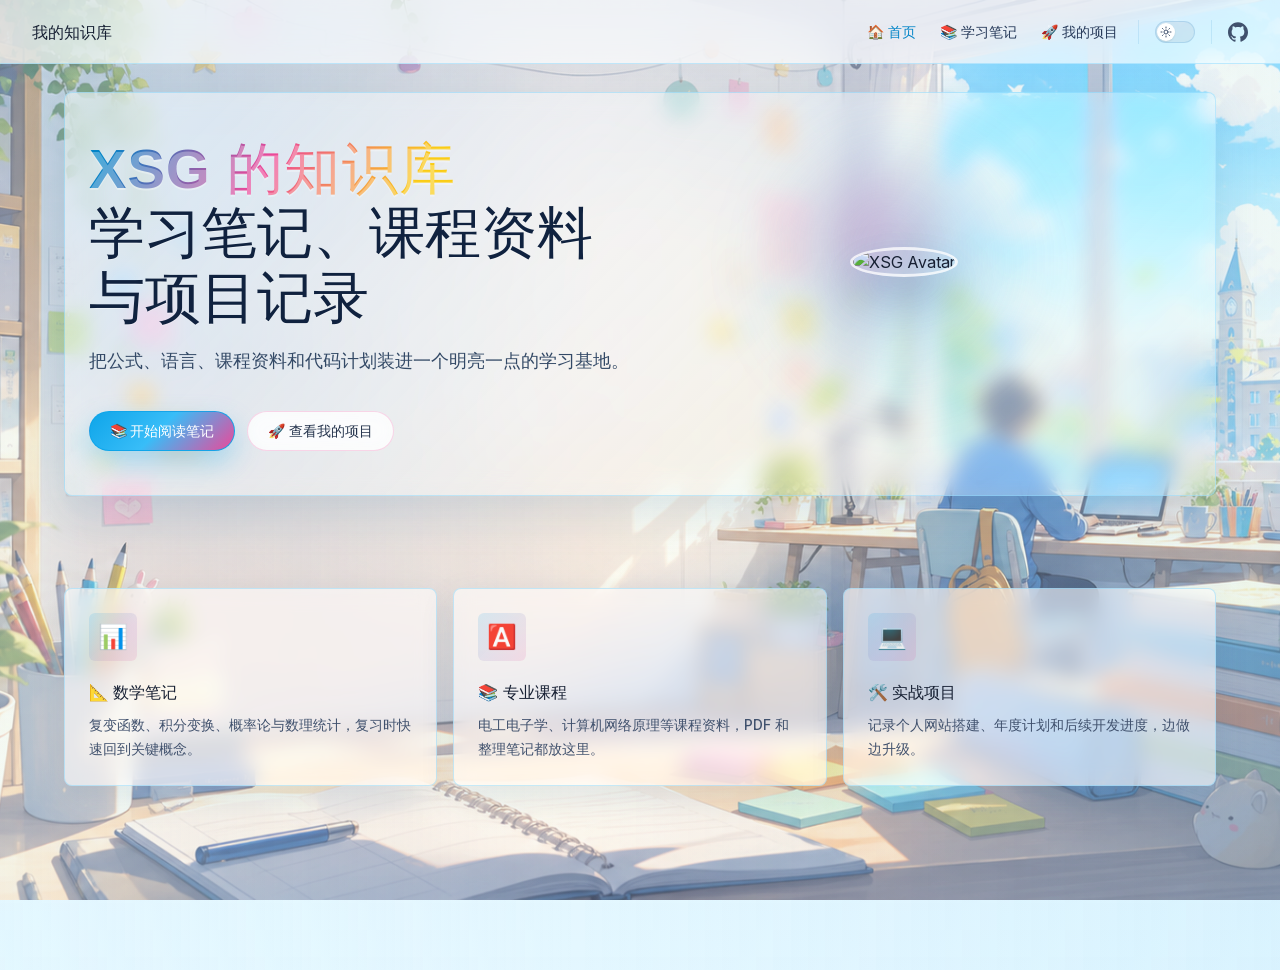
==== index.html @ 3b389c68 "simplify hero title font" ====
<!DOCTYPE html>
<html lang="en-US" dir="ltr">
  <head>
    <meta charset="utf-8">
    <meta name="viewport" content="width=device-width,initial-scale=1">
    <title>我的知识库</title>
    <meta name="description" content="个人学习笔记与项目归档">
    <meta name="generator" content="VitePress v1.6.4">
    <link rel="preload stylesheet" href="/assets/style.l27slY1d.css" as="style">
    <link rel="preload stylesheet" href="/vp-icons.css" as="style">
    
    <script type="module" src="/assets/app.D9y8DM7D.js"></script>
    <link rel="preload" href="/assets/inter-roman-latin.Di8DUHzh.woff2" as="font" type="font/woff2" crossorigin="">
    <link rel="modulepreload" href="/assets/chunks/theme.CtlDUOqy.js">
    <link rel="modulepreload" href="/assets/chunks/framework.Dn7Y7LSn.js">
    <link rel="modulepreload" href="/assets/index.md.DDC-OwY6.lean.js">
    <script id="check-dark-mode">(()=>{const e=localStorage.getItem("vitepress-theme-appearance")||"auto",a=window.matchMedia("(prefers-color-scheme: dark)").matches;(!e||e==="auto"?a:e==="dark")&&document.documentElement.classList.add("dark")})();</script>
    <script id="check-mac-os">document.documentElement.classList.toggle("mac",/Mac|iPhone|iPod|iPad/i.test(navigator.platform));</script>
  </head>
  <body>
    <div id="app"><div class="Layout" data-v-d8b57b2d><!--[--><!--]--><!--[--><span tabindex="-1" data-v-fcbfc0e0></span><a href="#VPContent" class="VPSkipLink visually-hidden" data-v-fcbfc0e0>Skip to content</a><!--]--><!----><header class="VPNav" data-v-d8b57b2d data-v-7ad780c2><div class="VPNavBar" data-v-7ad780c2 data-v-9fd4d1dd><div class="wrapper" data-v-9fd4d1dd><div class="container" data-v-9fd4d1dd><div class="title" data-v-9fd4d1dd><div class="VPNavBarTitle" data-v-9fd4d1dd data-v-9f43907a><a class="title" href="/" data-v-9f43907a><!--[--><!--]--><!----><span data-v-9f43907a>我的知识库</span><!--[--><!--]--></a></div></div><div class="content" data-v-9fd4d1dd><div class="content-body" data-v-9fd4d1dd><!--[--><!--]--><div class="VPNavBarSearch search" data-v-9fd4d1dd><!----></div><nav aria-labelledby="main-nav-aria-label" class="VPNavBarMenu menu" data-v-9fd4d1dd data-v-afb2845e><span id="main-nav-aria-label" class="visually-hidden" data-v-afb2845e> Main Navigation </span><!--[--><!--[--><a class="VPLink link VPNavBarMenuLink active" href="/" tabindex="0" data-v-afb2845e data-v-815115f5><!--[--><span data-v-815115f5>🏠 首页</span><!--]--></a><!--]--><!--[--><a class="VPLink link VPNavBarMenuLink" href="/notes/fb.html" tabindex="0" data-v-afb2845e data-v-815115f5><!--[--><span data-v-815115f5>📚 学习笔记</span><!--]--></a><!--]--><!--[--><a class="VPLink link VPNavBarMenuLink" href="/projects/cet6.html" tabindex="0" data-v-afb2845e data-v-815115f5><!--[--><span data-v-815115f5>🚀 我的项目</span><!--]--></a><!--]--><!--]--></nav><!----><div class="VPNavBarAppearance appearance" data-v-9fd4d1dd data-v-3f90c1a5><button class="VPSwitch VPSwitchAppearance" type="button" role="switch" title aria-checked="false" data-v-3f90c1a5 data-v-be9742d9 data-v-b4ccac88><span class="check" data-v-b4ccac88><span class="icon" data-v-b4ccac88><!--[--><span class="vpi-sun sun" data-v-be9742d9></span><span class="vpi-moon moon" data-v-be9742d9></span><!--]--></span></span></button></div><div class="VPSocialLinks VPNavBarSocialLinks social-links" data-v-9fd4d1dd data-v-ef6192dc data-v-e71e869c><!--[--><a class="VPSocialLink no-icon" href="https://github.com/WtqMyou" aria-label="github" target="_blank" rel="noopener" data-v-e71e869c data-v-60a9a2d3><span class="vpi-social-github"></span></a><!--]--></div><div class="VPFlyout VPNavBarExtra extra" data-v-9fd4d1dd data-v-f953d92f data-v-bfe7971f><button type="button" class="button" aria-haspopup="true" aria-expanded="false" aria-label="extra navigation" data-v-bfe7971f><span class="vpi-more-horizontal icon" data-v-bfe7971f></span></button><div class="menu" data-v-bfe7971f><div class="VPMenu" data-v-bfe7971f data-v-20ed86d6><!----><!--[--><!--[--><!----><div class="group" data-v-f953d92f><div class="item appearance" data-v-f953d92f><p class="label" data-v-f953d92f>Appearance</p><div class="appearance-action" data-v-f953d92f><button class="VPSwitch VPSwitchAppearance" type="button" role="switch" title aria-checked="false" data-v-f953d92f data-v-be9742d9 data-v-b4ccac88><span class="check" data-v-b4ccac88><span class="icon" data-v-b4ccac88><!--[--><span class="vpi-sun sun" data-v-be9742d9></span><span class="vpi-moon moon" data-v-be9742d9></span><!--]--></span></span></button></div></div></div><div class="group" data-v-f953d92f><div class="item social-links" data-v-f953d92f><div class="VPSocialLinks social-links-list" data-v-f953d92f data-v-e71e869c><!--[--><a class="VPSocialLink no-icon" href="https://github.com/WtqMyou" aria-label="github" target="_blank" rel="noopener" data-v-e71e869c data-v-60a9a2d3><span class="vpi-social-github"></span></a><!--]--></div></div></div><!--]--><!--]--></div></div></div><!--[--><!--]--><button type="button" class="VPNavBarHamburger hamburger" aria-label="mobile navigation" aria-expanded="false" aria-controls="VPNavScreen" data-v-9fd4d1dd data-v-6bee1efd><span class="container" data-v-6bee1efd><span class="top" data-v-6bee1efd></span><span class="middle" data-v-6bee1efd></span><span class="bottom" data-v-6bee1efd></span></span></button></div></div></div></div><div class="divider" data-v-9fd4d1dd><div class="divider-line" data-v-9fd4d1dd></div></div></div><!----></header><!----><!----><div class="VPContent is-home" id="VPContent" data-v-d8b57b2d data-v-9a6c75ad><div class="VPHome" data-v-9a6c75ad data-v-e07eaea7><!--[--><!--]--><div class="VPHero has-image VPHomeHero" data-v-e07eaea7 data-v-dd8814ff><div class="container" data-v-dd8814ff><div class="main" data-v-dd8814ff><!--[--><!--]--><!--[--><h1 class="heading" data-v-dd8814ff><span class="name clip" data-v-dd8814ff>XSG 的知识库</span><span class="text" data-v-dd8814ff>学习笔记、课程资料与项目记录</span></h1><p class="tagline" data-v-dd8814ff>把公式、语言、课程资料和代码计划装进一个明亮一点的学习基地。</p><!--]--><!--[--><!--]--><div class="actions" data-v-dd8814ff><!--[--><div class="action" data-v-dd8814ff><a class="VPButton medium brand" href="/notes/fb.html" data-v-dd8814ff data-v-93dc4167>📚 开始阅读笔记</a></div><div class="action" data-v-dd8814ff><a class="VPButton medium alt" href="/projects/cet6.html" data-v-dd8814ff data-v-93dc4167>🚀 查看我的项目</a></div><!--]--></div><!--[--><!--]--></div><div class="image" data-v-dd8814ff><div class="image-container" data-v-dd8814ff><div class="image-bg" data-v-dd8814ff></div><!--[--><!--[--><img class="VPImage image-src" src="https://q1.qlogo.cn/g?b=qq&amp;nk=2747817056&amp;s=640" alt="XSG Avatar" data-v-ab19afbb><!--]--><!--]--></div></div></div></div><!--[--><!--]--><!--[--><!--]--><div class="VPFeatures VPHomeFeatures" data-v-e07eaea7 data-v-b1eea84a><div class="container" data-v-b1eea84a><div class="items" data-v-b1eea84a><!--[--><div class="grid-3 item" data-v-b1eea84a><a class="VPLink link no-icon VPFeature" href="/notes/fb.html" data-v-b1eea84a data-v-bd37d1a2><!--[--><article class="box" data-v-bd37d1a2><div class="icon" data-v-bd37d1a2>📊</div><h2 class="title" data-v-bd37d1a2>📐 数学笔记</h2><p class="details" data-v-bd37d1a2>复变函数、积分变换、概率论与数理统计，复习时快速回到关键概念。</p><!----></article><!--]--></a></div><div class="grid-3 item" data-v-b1eea84a><a class="VPLink link no-icon VPFeature" href="/notes/dgdzx.html" data-v-b1eea84a data-v-bd37d1a2><!--[--><article class="box" data-v-bd37d1a2><div class="icon" data-v-bd37d1a2>🅰️</div><h2 class="title" data-v-bd37d1a2>📚 专业课程</h2><p class="details" data-v-bd37d1a2>电工电子学、计算机网络原理等课程资料，PDF 和整理笔记都放这里。</p><!----></article><!--]--></a></div><div class="grid-3 item" data-v-b1eea84a><a class="VPLink link no-icon VPFeature" href="/projects/website.html" data-v-b1eea84a data-v-bd37d1a2><!--[--><article class="box" data-v-bd37d1a2><div class="icon" data-v-bd37d1a2>💻</div><h2 class="title" data-v-bd37d1a2>🛠️ 实战项目</h2><p class="details" data-v-bd37d1a2>记录个人网站搭建、年度计划和后续开发进度，边做边升级。</p><!----></article><!--]--></a></div><!--]--></div></div></div><!--[--><!--]--><div class="vp-doc container" style="" data-v-e07eaea7 data-v-c141a4bd><!--[--><div style="position:relative;" data-v-e07eaea7><div></div></div><!--]--></div></div></div><!----><!--[--><!--]--></div></div>
    <script>window.__VP_HASH_MAP__=JSON.parse("{\"api-examples.md\":\"B2o2jFVM\",\"index.md\":\"DDC-OwY6\",\"markdown-examples.md\":\"D4n3IUxq\",\"notes_dgdzx.md\":\"CRIVMUlp\",\"notes_fb.md\":\"D3TNPqY_\",\"notes_gt.md\":\"BufCtqsN\",\"notes_jw.md\":\"wIBGqst9\",\"notes_wc.md\":\"Cvgcdl2J\",\"notes_xy.md\":\"hBB_wuVB\",\"projects_cet6.md\":\"CDxcS1q1\",\"projects_website.md\":\"DrVk7-Pb\"}");window.__VP_SITE_DATA__=JSON.parse("{\"lang\":\"en-US\",\"dir\":\"ltr\",\"title\":\"我的知识库\",\"description\":\"个人学习笔记与项目归档\",\"base\":\"/\",\"head\":[],\"router\":{\"prefetchLinks\":true},\"appearance\":true,\"themeConfig\":{\"nav\":[{\"text\":\"🏠 首页\",\"link\":\"/\"},{\"text\":\"📚 学习笔记\",\"link\":\"/notes/fb\",\"activeMatch\":\"/notes/\"},{\"text\":\"🚀 我的项目\",\"link\":\"/projects/cet6\",\"activeMatch\":\"/projects/\"}],\"sidebar\":{\"/notes/\":[{\"text\":\"数学\",\"collapsed\":false,\"items\":[{\"text\":\"复变函数与积分变换\",\"link\":\"/notes/fb\"},{\"text\":\"概率论与数理统计\",\"link\":\"/notes/gt\"}]},{\"text\":\"外语\",\"items\":[{\"text\":\"西班牙语\",\"link\":\"/notes/xy\"}]},{\"text\":\"专业课程\",\"items\":[{\"text\":\"电工电子学\",\"link\":\"/notes/dgdzx\"},{\"text\":\"计算机网络原理\",\"link\":\"/notes/jw\"},{\"text\":\"误差理论与数据处理\",\"link\":\"/notes/wc\"}]}],\"/projects/\":[{\"text\":\"2026 年度计划\",\"items\":[{\"text\":\"六级备考\",\"link\":\"/projects/cet6\"},{\"text\":\"个人网站搭建\",\"link\":\"/projects/website\"}]}]},\"socialLinks\":[{\"icon\":\"github\",\"link\":\"https://github.com/WtqMyou\"}]},\"locales\":{},\"scrollOffset\":134,\"cleanUrls\":false}");</script>
    
  </body>
</html>
---- assets/style.l27slY1d.css ----
@font-face{font-family:Inter;font-style:normal;font-weight:100 900;font-display:swap;src:url(/assets/inter-roman-cyrillic-ext.BBPuwvHQ.woff2) format("woff2");unicode-range:U+0460-052F,U+1C80-1C88,U+20B4,U+2DE0-2DFF,U+A640-A69F,U+FE2E-FE2F}@font-face{font-family:Inter;font-style:normal;font-weight:100 900;font-display:swap;src:url(/assets/inter-roman-cyrillic.C5lxZ8CY.woff2) format("woff2");unicode-range:U+0301,U+0400-045F,U+0490-0491,U+04B0-04B1,U+2116}@font-face{font-family:Inter;font-style:normal;font-weight:100 900;font-display:swap;src:url(/assets/inter-roman-greek-ext.CqjqNYQ-.woff2) format("woff2");unicode-range:U+1F00-1FFF}@font-face{font-family:Inter;font-style:normal;font-weight:100 900;font-display:swap;src:url(/assets/inter-roman-greek.BBVDIX6e.woff2) format("woff2");unicode-range:U+0370-0377,U+037A-037F,U+0384-038A,U+038C,U+038E-03A1,U+03A3-03FF}@font-face{font-family:Inter;font-style:normal;font-weight:100 900;font-display:swap;src:url(/assets/inter-roman-vietnamese.BjW4sHH5.woff2) format("woff2");unicode-range:U+0102-0103,U+0110-0111,U+0128-0129,U+0168-0169,U+01A0-01A1,U+01AF-01B0,U+0300-0301,U+0303-0304,U+0308-0309,U+0323,U+0329,U+1EA0-1EF9,U+20AB}@font-face{font-family:Inter;font-style:normal;font-weight:100 900;font-display:swap;src:url(/assets/inter-roman-latin-ext.4ZJIpNVo.woff2) format("woff2");unicode-range:U+0100-02AF,U+0304,U+0308,U+0329,U+1E00-1E9F,U+1EF2-1EFF,U+2020,U+20A0-20AB,U+20AD-20C0,U+2113,U+2C60-2C7F,U+A720-A7FF}@font-face{font-family:Inter;font-style:normal;font-weight:100 900;font-display:swap;src:url(/assets/inter-roman-latin.Di8DUHzh.woff2) format("woff2");unicode-range:U+0000-00FF,U+0131,U+0152-0153,U+02BB-02BC,U+02C6,U+02DA,U+02DC,U+0304,U+0308,U+0329,U+2000-206F,U+2074,U+20AC,U+2122,U+2191,U+2193,U+2212,U+2215,U+FEFF,U+FFFD}@font-face{font-family:Inter;font-style:italic;font-weight:100 900;font-display:swap;src:url(/assets/inter-italic-cyrillic-ext.r48I6akx.woff2) format("woff2");unicode-range:U+0460-052F,U+1C80-1C88,U+20B4,U+2DE0-2DFF,U+A640-A69F,U+FE2E-FE2F}@font-face{font-family:Inter;font-style:italic;font-weight:100 900;font-display:swap;src:url(/assets/inter-italic-cyrillic.By2_1cv3.woff2) format("woff2");unicode-range:U+0301,U+0400-045F,U+0490-0491,U+04B0-04B1,U+2116}@font-face{font-family:Inter;font-style:italic;font-weight:100 900;font-display:swap;src:url(/assets/inter-italic-greek-ext.1u6EdAuj.woff2) format("woff2");unicode-range:U+1F00-1FFF}@font-face{font-family:Inter;font-style:italic;font-weight:100 900;font-display:swap;src:url(/assets/inter-italic-greek.DJ8dCoTZ.woff2) format("woff2");unicode-range:U+0370-0377,U+037A-037F,U+0384-038A,U+038C,U+038E-03A1,U+03A3-03FF}@font-face{font-family:Inter;font-style:italic;font-weight:100 900;font-display:swap;src:url(/assets/inter-italic-vietnamese.BSbpV94h.woff2) format("woff2");unicode-range:U+0102-0103,U+0110-0111,U+0128-0129,U+0168-0169,U+01A0-01A1,U+01AF-01B0,U+0300-0301,U+0303-0304,U+0308-0309,U+0323,U+0329,U+1EA0-1EF9,U+20AB}@font-face{font-family:Inter;font-style:italic;font-weight:100 900;font-display:swap;src:url(/assets/inter-italic-latin-ext.CN1xVJS-.woff2) format("woff2");unicode-range:U+0100-02AF,U+0304,U+0308,U+0329,U+1E00-1E9F,U+1EF2-1EFF,U+2020,U+20A0-20AB,U+20AD-20C0,U+2113,U+2C60-2C7F,U+A720-A7FF}@font-face{font-family:Inter;font-style:italic;font-weight:100 900;font-display:swap;src:url(/assets/inter-italic-latin.C2AdPX0b.woff2) format("woff2");unicode-range:U+0000-00FF,U+0131,U+0152-0153,U+02BB-02BC,U+02C6,U+02DA,U+02DC,U+0304,U+0308,U+0329,U+2000-206F,U+2074,U+20AC,U+2122,U+2191,U+2193,U+2212,U+2215,U+FEFF,U+FFFD}@font-face{font-family:Punctuation SC;font-weight:400;src:local("PingFang SC Regular"),local("Noto Sans CJK SC"),local("Microsoft YaHei");unicode-range:U+201C,U+201D,U+2018,U+2019,U+2E3A,U+2014,U+2013,U+2026,U+00B7,U+007E,U+002F}@font-face{font-family:Punctuation SC;font-weight:500;src:local("PingFang SC Medium"),local("Noto Sans CJK SC"),local("Microsoft YaHei");unicode-range:U+201C,U+201D,U+2018,U+2019,U+2E3A,U+2014,U+2013,U+2026,U+00B7,U+007E,U+002F}@font-face{font-family:Punctuation SC;font-weight:600;src:local("PingFang SC Semibold"),local("Noto Sans CJK SC Bold"),local("Microsoft YaHei Bold");unicode-range:U+201C,U+201D,U+2018,U+2019,U+2E3A,U+2014,U+2013,U+2026,U+00B7,U+007E,U+002F}@font-face{font-family:Punctuation SC;font-weight:700;src:local("PingFang SC Semibold"),local("Noto Sans CJK SC Bold"),local("Microsoft YaHei Bold");unicode-range:U+201C,U+201D,U+2018,U+2019,U+2E3A,U+2014,U+2013,U+2026,U+00B7,U+007E,U+002F}:root{--vp-c-white: #ffffff;--vp-c-black: #000000;--vp-c-neutral: var(--vp-c-black);--vp-c-neutral-inverse: var(--vp-c-white)}.dark{--vp-c-neutral: var(--vp-c-white);--vp-c-neutral-inverse: var(--vp-c-black)}:root{--vp-c-gray-1: #dddde3;--vp-c-gray-2: #e4e4e9;--vp-c-gray-3: #ebebef;--vp-c-gray-soft: rgba(142, 150, 170, .14);--vp-c-indigo-1: #3451b2;--vp-c-indigo-2: #3a5ccc;--vp-c-indigo-3: #5672cd;--vp-c-indigo-soft: rgba(100, 108, 255, .14);--vp-c-purple-1: #6f42c1;--vp-c-purple-2: #7e4cc9;--vp-c-purple-3: #8e5cd9;--vp-c-purple-soft: rgba(159, 122, 234, .14);--vp-c-green-1: #18794e;--vp-c-green-2: #299764;--vp-c-green-3: #30a46c;--vp-c-green-soft: rgba(16, 185, 129, .14);--vp-c-yellow-1: #915930;--vp-c-yellow-2: #946300;--vp-c-yellow-3: #9f6a00;--vp-c-yellow-soft: rgba(234, 179, 8, .14);--vp-c-red-1: #b8272c;--vp-c-red-2: #d5393e;--vp-c-red-3: #e0575b;--vp-c-red-soft: rgba(244, 63, 94, .14);--vp-c-sponsor: #db2777}.dark{--vp-c-gray-1: #515c67;--vp-c-gray-2: #414853;--vp-c-gray-3: #32363f;--vp-c-gray-soft: rgba(101, 117, 133, .16);--vp-c-indigo-1: #a8b1ff;--vp-c-indigo-2: #5c73e7;--vp-c-indigo-3: #3e63dd;--vp-c-indigo-soft: rgba(100, 108, 255, .16);--vp-c-purple-1: #c8abfa;--vp-c-purple-2: #a879e6;--vp-c-purple-3: #8e5cd9;--vp-c-purple-soft: rgba(159, 122, 234, .16);--vp-c-green-1: #3dd68c;--vp-c-green-2: #30a46c;--vp-c-green-3: #298459;--vp-c-green-soft: rgba(16, 185, 129, .16);--vp-c-yellow-1: #f9b44e;--vp-c-yellow-2: #da8b17;--vp-c-yellow-3: #a46a0a;--vp-c-yellow-soft: rgba(234, 179, 8, .16);--vp-c-red-1: #f66f81;--vp-c-red-2: #f14158;--vp-c-red-3: #b62a3c;--vp-c-red-soft: rgba(244, 63, 94, .16)}:root{--vp-c-bg: #ffffff;--vp-c-bg-alt: #f6f6f7;--vp-c-bg-elv: #ffffff;--vp-c-bg-soft: #f6f6f7}.dark{--vp-c-bg: #1b1b1f;--vp-c-bg-alt: #161618;--vp-c-bg-elv: #202127;--vp-c-bg-soft: #202127}:root{--vp-c-border: #c2c2c4;--vp-c-divider: #e2e2e3;--vp-c-gutter: #e2e2e3}.dark{--vp-c-border: #3c3f44;--vp-c-divider: #2e2e32;--vp-c-gutter: #000000}:root{--vp-c-text-1: #3c3c43;--vp-c-text-2: #67676c;--vp-c-text-3: #929295}.dark{--vp-c-text-1: #dfdfd6;--vp-c-text-2: #98989f;--vp-c-text-3: #6a6a71}:root{--vp-c-default-1: var(--vp-c-gray-1);--vp-c-default-2: var(--vp-c-gray-2);--vp-c-default-3: var(--vp-c-gray-3);--vp-c-default-soft: var(--vp-c-gray-soft);--vp-c-brand-1: var(--vp-c-indigo-1);--vp-c-brand-2: var(--vp-c-indigo-2);--vp-c-brand-3: var(--vp-c-indigo-3);--vp-c-brand-soft: var(--vp-c-indigo-soft);--vp-c-brand: var(--vp-c-brand-1);--vp-c-tip-1: var(--vp-c-brand-1);--vp-c-tip-2: var(--vp-c-brand-2);--vp-c-tip-3: var(--vp-c-brand-3);--vp-c-tip-soft: var(--vp-c-brand-soft);--vp-c-note-1: var(--vp-c-brand-1);--vp-c-note-2: var(--vp-c-brand-2);--vp-c-note-3: var(--vp-c-brand-3);--vp-c-note-soft: var(--vp-c-brand-soft);--vp-c-success-1: var(--vp-c-green-1);--vp-c-success-2: var(--vp-c-green-2);--vp-c-success-3: var(--vp-c-green-3);--vp-c-success-soft: var(--vp-c-green-soft);--vp-c-important-1: var(--vp-c-purple-1);--vp-c-important-2: var(--vp-c-purple-2);--vp-c-important-3: var(--vp-c-purple-3);--vp-c-important-soft: var(--vp-c-purple-soft);--vp-c-warning-1: var(--vp-c-yellow-1);--vp-c-warning-2: var(--vp-c-yellow-2);--vp-c-warning-3: var(--vp-c-yellow-3);--vp-c-warning-soft: var(--vp-c-yellow-soft);--vp-c-danger-1: var(--vp-c-red-1);--vp-c-danger-2: var(--vp-c-red-2);--vp-c-danger-3: var(--vp-c-red-3);--vp-c-danger-soft: var(--vp-c-red-soft);--vp-c-caution-1: var(--vp-c-red-1);--vp-c-caution-2: var(--vp-c-red-2);--vp-c-caution-3: var(--vp-c-red-3);--vp-c-caution-soft: var(--vp-c-red-soft)}:root{--vp-font-family-base: "Inter", ui-sans-serif, system-ui, sans-serif, "Apple Color Emoji", "Segoe UI Emoji", "Segoe UI Symbol", "Noto Color Emoji";--vp-font-family-mono: ui-monospace, "Menlo", "Monaco", "Consolas", "Liberation Mono", "Courier New", monospace;font-optical-sizing:auto}:root:where(:lang(zh)){--vp-font-family-base: "Punctuation SC", "Inter", ui-sans-serif, system-ui, sans-serif, "Apple Color Emoji", "Segoe UI Emoji", "Segoe UI Symbol", "Noto Color Emoji"}:root{--vp-shadow-1: 0 1px 2px rgba(0, 0, 0, .04), 0 1px 2px rgba(0, 0, 0, .06);--vp-shadow-2: 0 3px 12px rgba(0, 0, 0, .07), 0 1px 4px rgba(0, 0, 0, .07);--vp-shadow-3: 0 12px 32px rgba(0, 0, 0, .1), 0 2px 6px rgba(0, 0, 0, .08);--vp-shadow-4: 0 14px 44px rgba(0, 0, 0, .12), 0 3px 9px rgba(0, 0, 0, .12);--vp-shadow-5: 0 18px 56px rgba(0, 0, 0, .16), 0 4px 12px rgba(0, 0, 0, .16)}:root{--vp-z-index-footer: 10;--vp-z-index-local-nav: 20;--vp-z-index-nav: 30;--vp-z-index-layout-top: 40;--vp-z-index-backdrop: 50;--vp-z-index-sidebar: 60}@media (min-width: 960px){:root{--vp-z-index-sidebar: 25}}:root{--vp-layout-max-width: 1440px}:root{--vp-header-anchor-symbol: "#"}:root{--vp-code-line-height: 1.7;--vp-code-font-size: .875em;--vp-code-color: var(--vp-c-brand-1);--vp-code-link-color: var(--vp-c-brand-1);--vp-code-link-hover-color: var(--vp-c-brand-2);--vp-code-bg: var(--vp-c-default-soft);--vp-code-block-color: var(--vp-c-text-2);--vp-code-block-bg: var(--vp-c-bg-alt);--vp-code-block-divider-color: var(--vp-c-gutter);--vp-code-lang-color: var(--vp-c-text-3);--vp-code-line-highlight-color: var(--vp-c-default-soft);--vp-code-line-number-color: var(--vp-c-text-3);--vp-code-line-diff-add-color: var(--vp-c-success-soft);--vp-code-line-diff-add-symbol-color: var(--vp-c-success-1);--vp-code-line-diff-remove-color: var(--vp-c-danger-soft);--vp-code-line-diff-remove-symbol-color: var(--vp-c-danger-1);--vp-code-line-warning-color: var(--vp-c-warning-soft);--vp-code-line-error-color: var(--vp-c-danger-soft);--vp-code-copy-code-border-color: var(--vp-c-divider);--vp-code-copy-code-bg: var(--vp-c-bg-soft);--vp-code-copy-code-hover-border-color: var(--vp-c-divider);--vp-code-copy-code-hover-bg: var(--vp-c-bg);--vp-code-copy-code-active-text: var(--vp-c-text-2);--vp-code-copy-copied-text-content: "Copied";--vp-code-tab-divider: var(--vp-code-block-divider-color);--vp-code-tab-text-color: var(--vp-c-text-2);--vp-code-tab-bg: var(--vp-code-block-bg);--vp-code-tab-hover-text-color: var(--vp-c-text-1);--vp-code-tab-active-text-color: var(--vp-c-text-1);--vp-code-tab-active-bar-color: var(--vp-c-brand-1)}:lang(es),:lang(pt){--vp-code-copy-copied-text-content: "Copiado"}:lang(fa){--vp-code-copy-copied-text-content: "کپی شد"}:lang(ko){--vp-code-copy-copied-text-content: "복사됨"}:lang(ru){--vp-code-copy-copied-text-content: "Скопировано"}:lang(zh){--vp-code-copy-copied-text-content: "已复制"}:root{--vp-button-brand-border: transparent;--vp-button-brand-text: var(--vp-c-white);--vp-button-brand-bg: var(--vp-c-brand-3);--vp-button-brand-hover-border: transparent;--vp-button-brand-hover-text: var(--vp-c-white);--vp-button-brand-hover-bg: var(--vp-c-brand-2);--vp-button-brand-active-border: transparent;--vp-button-brand-active-text: var(--vp-c-white);--vp-button-brand-active-bg: var(--vp-c-brand-1);--vp-button-alt-border: transparent;--vp-button-alt-text: var(--vp-c-text-1);--vp-button-alt-bg: var(--vp-c-default-3);--vp-button-alt-hover-border: transparent;--vp-button-alt-hover-text: var(--vp-c-text-1);--vp-button-alt-hover-bg: var(--vp-c-default-2);--vp-button-alt-active-border: transparent;--vp-button-alt-active-text: var(--vp-c-text-1);--vp-button-alt-active-bg: var(--vp-c-default-1);--vp-button-sponsor-border: var(--vp-c-text-2);--vp-button-sponsor-text: var(--vp-c-text-2);--vp-button-sponsor-bg: transparent;--vp-button-sponsor-hover-border: var(--vp-c-sponsor);--vp-button-sponsor-hover-text: var(--vp-c-sponsor);--vp-button-sponsor-hover-bg: transparent;--vp-button-sponsor-active-border: var(--vp-c-sponsor);--vp-button-sponsor-active-text: var(--vp-c-sponsor);--vp-button-sponsor-active-bg: transparent}:root{--vp-custom-block-font-size: 14px;--vp-custom-block-code-font-size: 13px;--vp-custom-block-info-border: transparent;--vp-custom-block-info-text: var(--vp-c-text-1);--vp-custom-block-info-bg: var(--vp-c-default-soft);--vp-custom-block-info-code-bg: var(--vp-c-default-soft);--vp-custom-block-note-border: transparent;--vp-custom-block-note-text: var(--vp-c-text-1);--vp-custom-block-note-bg: var(--vp-c-default-soft);--vp-custom-block-note-code-bg: var(--vp-c-default-soft);--vp-custom-block-tip-border: transparent;--vp-custom-block-tip-text: var(--vp-c-text-1);--vp-custom-block-tip-bg: var(--vp-c-tip-soft);--vp-custom-block-tip-code-bg: var(--vp-c-tip-soft);--vp-custom-block-important-border: transparent;--vp-custom-block-important-text: var(--vp-c-text-1);--vp-custom-block-important-bg: var(--vp-c-important-soft);--vp-custom-block-important-code-bg: var(--vp-c-important-soft);--vp-custom-block-warning-border: transparent;--vp-custom-block-warning-text: var(--vp-c-text-1);--vp-custom-block-warning-bg: var(--vp-c-warning-soft);--vp-custom-block-warning-code-bg: var(--vp-c-warning-soft);--vp-custom-block-danger-border: transparent;--vp-custom-block-danger-text: var(--vp-c-text-1);--vp-custom-block-danger-bg: var(--vp-c-danger-soft);--vp-custom-block-danger-code-bg: var(--vp-c-danger-soft);--vp-custom-block-caution-border: transparent;--vp-custom-block-caution-text: var(--vp-c-text-1);--vp-custom-block-caution-bg: var(--vp-c-caution-soft);--vp-custom-block-caution-code-bg: var(--vp-c-caution-soft);--vp-custom-block-details-border: var(--vp-custom-block-info-border);--vp-custom-block-details-text: var(--vp-custom-block-info-text);--vp-custom-block-details-bg: var(--vp-custom-block-info-bg);--vp-custom-block-details-code-bg: var(--vp-custom-block-info-code-bg)}:root{--vp-input-border-color: var(--vp-c-border);--vp-input-bg-color: var(--vp-c-bg-alt);--vp-input-switch-bg-color: var(--vp-c-default-soft)}:root{--vp-nav-height: 64px;--vp-nav-bg-color: var(--vp-c-bg);--vp-nav-screen-bg-color: var(--vp-c-bg);--vp-nav-logo-height: 24px}.hide-nav{--vp-nav-height: 0px}.hide-nav .VPSidebar{--vp-nav-height: 22px}:root{--vp-local-nav-bg-color: var(--vp-c-bg)}:root{--vp-sidebar-width: 272px;--vp-sidebar-bg-color: var(--vp-c-bg-alt)}:root{--vp-backdrop-bg-color: rgba(0, 0, 0, .6)}:root{--vp-home-hero-name-color: var(--vp-c-brand-1);--vp-home-hero-name-background: transparent;--vp-home-hero-image-background-image: none;--vp-home-hero-image-filter: none}:root{--vp-badge-info-border: transparent;--vp-badge-info-text: var(--vp-c-text-2);--vp-badge-info-bg: var(--vp-c-default-soft);--vp-badge-tip-border: transparent;--vp-badge-tip-text: var(--vp-c-tip-1);--vp-badge-tip-bg: var(--vp-c-tip-soft);--vp-badge-warning-border: transparent;--vp-badge-warning-text: var(--vp-c-warning-1);--vp-badge-warning-bg: var(--vp-c-warning-soft);--vp-badge-danger-border: transparent;--vp-badge-danger-text: var(--vp-c-danger-1);--vp-badge-danger-bg: var(--vp-c-danger-soft)}:root{--vp-carbon-ads-text-color: var(--vp-c-text-1);--vp-carbon-ads-poweredby-color: var(--vp-c-text-2);--vp-carbon-ads-bg-color: var(--vp-c-bg-soft);--vp-carbon-ads-hover-text-color: var(--vp-c-brand-1);--vp-carbon-ads-hover-poweredby-color: var(--vp-c-text-1)}:root{--vp-local-search-bg: var(--vp-c-bg);--vp-local-search-result-bg: var(--vp-c-bg);--vp-local-search-result-border: var(--vp-c-divider);--vp-local-search-result-selected-bg: var(--vp-c-bg);--vp-local-search-result-selected-border: var(--vp-c-brand-1);--vp-local-search-highlight-bg: var(--vp-c-brand-1);--vp-local-search-highlight-text: var(--vp-c-neutral-inverse)}@media (prefers-reduced-motion: reduce){*,:before,:after{animation-delay:-1ms!important;animation-duration:1ms!important;animation-iteration-count:1!important;background-attachment:initial!important;scroll-behavior:auto!important;transition-duration:0s!important;transition-delay:0s!important}}*,:before,:after{box-sizing:border-box}html{line-height:1.4;font-size:16px;-webkit-text-size-adjust:100%}html.dark{color-scheme:dark}body{margin:0;width:100%;min-width:320px;min-height:100vh;line-height:24px;font-family:var(--vp-font-family-base);font-size:16px;font-weight:400;color:var(--vp-c-text-1);background-color:var(--vp-c-bg);font-synthesis:style;text-rendering:optimizeLegibility;-webkit-font-smoothing:antialiased;-moz-osx-font-smoothing:grayscale}main{display:block}h1,h2,h3,h4,h5,h6{margin:0;line-height:24px;font-size:16px;font-weight:400}p{margin:0}strong,b{font-weight:600}a,area,button,[role=button],input,label,select,summary,textarea{touch-action:manipulation}a{color:inherit;text-decoration:inherit}ol,ul{list-style:none;margin:0;padding:0}blockquote{margin:0}pre,code,kbd,samp{font-family:var(--vp-font-family-mono)}img,svg,video,canvas,audio,iframe,embed,object{display:block}figure{margin:0}img,video{max-width:100%;height:auto}button,input,optgroup,select,textarea{border:0;padding:0;line-height:inherit;color:inherit}button{padding:0;font-family:inherit;background-color:transparent;background-image:none}button:enabled,[role=button]:enabled{cursor:pointer}button:focus,button:focus-visible{outline:1px dotted;outline:4px auto -webkit-focus-ring-color}button:focus:not(:focus-visible){outline:none!important}input:focus,textarea:focus,select:focus{outline:none}table{border-collapse:collapse}input{background-color:transparent}input:-ms-input-placeholder,textarea:-ms-input-placeholder{color:var(--vp-c-text-3)}input::-ms-input-placeholder,textarea::-ms-input-placeholder{color:var(--vp-c-text-3)}input::placeholder,textarea::placeholder{color:var(--vp-c-text-3)}input::-webkit-outer-spin-button,input::-webkit-inner-spin-button{-webkit-appearance:none;margin:0}input[type=number]{-moz-appearance:textfield}textarea{resize:vertical}select{-webkit-appearance:none}fieldset{margin:0;padding:0}h1,h2,h3,h4,h5,h6,li,p{overflow-wrap:break-word}vite-error-overlay{z-index:9999}mjx-container{overflow-x:auto}mjx-container>svg{display:inline-block;margin:auto}[class^=vpi-],[class*=" vpi-"],.vp-icon{width:1em;height:1em}[class^=vpi-].bg,[class*=" vpi-"].bg,.vp-icon.bg{background-size:100% 100%;background-color:transparent}[class^=vpi-]:not(.bg),[class*=" vpi-"]:not(.bg),.vp-icon:not(.bg){-webkit-mask:var(--icon) no-repeat;mask:var(--icon) no-repeat;-webkit-mask-size:100% 100%;mask-size:100% 100%;background-color:currentColor;color:inherit}.vpi-align-left{--icon: url("data:image/svg+xml,%3Csvg xmlns='http://www.w3.org/2000/svg' fill='none' stroke='currentColor' stroke-linecap='round' stroke-linejoin='round' stroke-width='2' viewBox='0 0 24 24'%3E%3Cpath d='M21 6H3M15 12H3M17 18H3'/%3E%3C/svg%3E")}.vpi-arrow-right,.vpi-arrow-down,.vpi-arrow-left,.vpi-arrow-up{--icon: url("data:image/svg+xml,%3Csvg xmlns='http://www.w3.org/2000/svg' fill='none' stroke='currentColor' stroke-linecap='round' stroke-linejoin='round' stroke-width='2' viewBox='0 0 24 24'%3E%3Cpath d='M5 12h14M12 5l7 7-7 7'/%3E%3C/svg%3E")}.vpi-chevron-right,.vpi-chevron-down,.vpi-chevron-left,.vpi-chevron-up{--icon: url("data:image/svg+xml,%3Csvg xmlns='http://www.w3.org/2000/svg' fill='none' stroke='currentColor' stroke-linecap='round' stroke-linejoin='round' stroke-width='2' viewBox='0 0 24 24'%3E%3Cpath d='m9 18 6-6-6-6'/%3E%3C/svg%3E")}.vpi-chevron-down,.vpi-arrow-down{transform:rotate(90deg)}.vpi-chevron-left,.vpi-arrow-left{transform:rotate(180deg)}.vpi-chevron-up,.vpi-arrow-up{transform:rotate(-90deg)}.vpi-square-pen{--icon: url("data:image/svg+xml,%3Csvg xmlns='http://www.w3.org/2000/svg' fill='none' stroke='currentColor' stroke-linecap='round' stroke-linejoin='round' stroke-width='2' viewBox='0 0 24 24'%3E%3Cpath d='M12 3H5a2 2 0 0 0-2 2v14a2 2 0 0 0 2 2h14a2 2 0 0 0 2-2v-7'/%3E%3Cpath d='M18.375 2.625a2.121 2.121 0 1 1 3 3L12 15l-4 1 1-4Z'/%3E%3C/svg%3E")}.vpi-plus{--icon: url("data:image/svg+xml,%3Csvg xmlns='http://www.w3.org/2000/svg' fill='none' stroke='currentColor' stroke-linecap='round' stroke-linejoin='round' stroke-width='2' viewBox='0 0 24 24'%3E%3Cpath d='M5 12h14M12 5v14'/%3E%3C/svg%3E")}.vpi-sun{--icon: url("data:image/svg+xml,%3Csvg xmlns='http://www.w3.org/2000/svg' fill='none' stroke='currentColor' stroke-linecap='round' stroke-linejoin='round' stroke-width='2' viewBox='0 0 24 24'%3E%3Ccircle cx='12' cy='12' r='4'/%3E%3Cpath d='M12 2v2M12 20v2M4.93 4.93l1.41 1.41M17.66 17.66l1.41 1.41M2 12h2M20 12h2M6.34 17.66l-1.41 1.41M19.07 4.93l-1.41 1.41'/%3E%3C/svg%3E")}.vpi-moon{--icon: url("data:image/svg+xml,%3Csvg xmlns='http://www.w3.org/2000/svg' fill='none' stroke='currentColor' stroke-linecap='round' stroke-linejoin='round' stroke-width='2' viewBox='0 0 24 24'%3E%3Cpath d='M12 3a6 6 0 0 0 9 9 9 9 0 1 1-9-9Z'/%3E%3C/svg%3E")}.vpi-more-horizontal{--icon: url("data:image/svg+xml,%3Csvg xmlns='http://www.w3.org/2000/svg' fill='none' stroke='currentColor' stroke-linecap='round' stroke-linejoin='round' stroke-width='2' viewBox='0 0 24 24'%3E%3Ccircle cx='12' cy='12' r='1'/%3E%3Ccircle cx='19' cy='12' r='1'/%3E%3Ccircle cx='5' cy='12' r='1'/%3E%3C/svg%3E")}.vpi-languages{--icon: url("data:image/svg+xml,%3Csvg xmlns='http://www.w3.org/2000/svg' fill='none' stroke='currentColor' stroke-linecap='round' stroke-linejoin='round' stroke-width='2' viewBox='0 0 24 24'%3E%3Cpath d='m5 8 6 6M4 14l6-6 2-3M2 5h12M7 2h1M22 22l-5-10-5 10M14 18h6'/%3E%3C/svg%3E")}.vpi-heart{--icon: url("data:image/svg+xml,%3Csvg xmlns='http://www.w3.org/2000/svg' fill='none' stroke='currentColor' stroke-linecap='round' stroke-linejoin='round' stroke-width='2' viewBox='0 0 24 24'%3E%3Cpath d='M19 14c1.49-1.46 3-3.21 3-5.5A5.5 5.5 0 0 0 16.5 3c-1.76 0-3 .5-4.5 2-1.5-1.5-2.74-2-4.5-2A5.5 5.5 0 0 0 2 8.5c0 2.3 1.5 4.05 3 5.5l7 7Z'/%3E%3C/svg%3E")}.vpi-search{--icon: url("data:image/svg+xml,%3Csvg xmlns='http://www.w3.org/2000/svg' fill='none' stroke='currentColor' stroke-linecap='round' stroke-linejoin='round' stroke-width='2' viewBox='0 0 24 24'%3E%3Ccircle cx='11' cy='11' r='8'/%3E%3Cpath d='m21 21-4.3-4.3'/%3E%3C/svg%3E")}.vpi-layout-list{--icon: url("data:image/svg+xml,%3Csvg xmlns='http://www.w3.org/2000/svg' fill='none' stroke='currentColor' stroke-linecap='round' stroke-linejoin='round' stroke-width='2' viewBox='0 0 24 24'%3E%3Crect width='7' height='7' x='3' y='3' rx='1'/%3E%3Crect width='7' height='7' x='3' y='14' rx='1'/%3E%3Cpath d='M14 4h7M14 9h7M14 15h7M14 20h7'/%3E%3C/svg%3E")}.vpi-delete{--icon: url("data:image/svg+xml,%3Csvg xmlns='http://www.w3.org/2000/svg' fill='none' stroke='currentColor' stroke-linecap='round' stroke-linejoin='round' stroke-width='2' viewBox='0 0 24 24'%3E%3Cpath d='M20 5H9l-7 7 7 7h11a2 2 0 0 0 2-2V7a2 2 0 0 0-2-2ZM18 9l-6 6M12 9l6 6'/%3E%3C/svg%3E")}.vpi-corner-down-left{--icon: url("data:image/svg+xml,%3Csvg xmlns='http://www.w3.org/2000/svg' fill='none' stroke='currentColor' stroke-linecap='round' stroke-linejoin='round' stroke-width='2' viewBox='0 0 24 24'%3E%3Cpath d='m9 10-5 5 5 5'/%3E%3Cpath d='M20 4v7a4 4 0 0 1-4 4H4'/%3E%3C/svg%3E")}:root{--vp-icon-copy: url("data:image/svg+xml,%3Csvg xmlns='http://www.w3.org/2000/svg' fill='none' stroke='rgba(128,128,128,1)' stroke-linecap='round' stroke-linejoin='round' stroke-width='2' viewBox='0 0 24 24'%3E%3Crect width='8' height='4' x='8' y='2' rx='1' ry='1'/%3E%3Cpath d='M16 4h2a2 2 0 0 1 2 2v14a2 2 0 0 1-2 2H6a2 2 0 0 1-2-2V6a2 2 0 0 1 2-2h2'/%3E%3C/svg%3E");--vp-icon-copied: url("data:image/svg+xml,%3Csvg xmlns='http://www.w3.org/2000/svg' fill='none' stroke='rgba(128,128,128,1)' stroke-linecap='round' stroke-linejoin='round' stroke-width='2' viewBox='0 0 24 24'%3E%3Crect width='8' height='4' x='8' y='2' rx='1' ry='1'/%3E%3Cpath d='M16 4h2a2 2 0 0 1 2 2v14a2 2 0 0 1-2 2H6a2 2 0 0 1-2-2V6a2 2 0 0 1 2-2h2'/%3E%3Cpath d='m9 14 2 2 4-4'/%3E%3C/svg%3E")}.visually-hidden{position:absolute;width:1px;height:1px;white-space:nowrap;clip:rect(0 0 0 0);clip-path:inset(50%);overflow:hidden}.custom-block{border:1px solid transparent;border-radius:8px;padding:16px 16px 8px;line-height:24px;font-size:var(--vp-custom-block-font-size);color:var(--vp-c-text-2)}.custom-block.info{border-color:var(--vp-custom-block-info-border);color:var(--vp-custom-block-info-text);background-color:var(--vp-custom-block-info-bg)}.custom-block.info a,.custom-block.info code{color:var(--vp-c-brand-1)}.custom-block.info a:hover,.custom-block.info a:hover>code{color:var(--vp-c-brand-2)}.custom-block.info code{background-color:var(--vp-custom-block-info-code-bg)}.custom-block.note{border-color:var(--vp-custom-block-note-border);color:var(--vp-custom-block-note-text);background-color:var(--vp-custom-block-note-bg)}.custom-block.note a,.custom-block.note code{color:var(--vp-c-brand-1)}.custom-block.note a:hover,.custom-block.note a:hover>code{color:var(--vp-c-brand-2)}.custom-block.note code{background-color:var(--vp-custom-block-note-code-bg)}.custom-block.tip{border-color:var(--vp-custom-block-tip-border);color:var(--vp-custom-block-tip-text);background-color:var(--vp-custom-block-tip-bg)}.custom-block.tip a,.custom-block.tip code{color:var(--vp-c-tip-1)}.custom-block.tip a:hover,.custom-block.tip a:hover>code{color:var(--vp-c-tip-2)}.custom-block.tip code{background-color:var(--vp-custom-block-tip-code-bg)}.custom-block.important{border-color:var(--vp-custom-block-important-border);color:var(--vp-custom-block-important-text);background-color:var(--vp-custom-block-important-bg)}.custom-block.important a,.custom-block.important code{color:var(--vp-c-important-1)}.custom-block.important a:hover,.custom-block.important a:hover>code{color:var(--vp-c-important-2)}.custom-block.important code{background-color:var(--vp-custom-block-important-code-bg)}.custom-block.warning{border-color:var(--vp-custom-block-warning-border);color:var(--vp-custom-block-warning-text);background-color:var(--vp-custom-block-warning-bg)}.custom-block.warning a,.custom-block.warning code{color:var(--vp-c-warning-1)}.custom-block.warning a:hover,.custom-block.warning a:hover>code{color:var(--vp-c-warning-2)}.custom-block.warning code{background-color:var(--vp-custom-block-warning-code-bg)}.custom-block.danger{border-color:var(--vp-custom-block-danger-border);color:var(--vp-custom-block-danger-text);background-color:var(--vp-custom-block-danger-bg)}.custom-block.danger a,.custom-block.danger code{color:var(--vp-c-danger-1)}.custom-block.danger a:hover,.custom-block.danger a:hover>code{color:var(--vp-c-danger-2)}.custom-block.danger code{background-color:var(--vp-custom-block-danger-code-bg)}.custom-block.caution{border-color:var(--vp-custom-block-caution-border);color:var(--vp-custom-block-caution-text);background-color:var(--vp-custom-block-caution-bg)}.custom-block.caution a,.custom-block.caution code{color:var(--vp-c-caution-1)}.custom-block.caution a:hover,.custom-block.caution a:hover>code{color:var(--vp-c-caution-2)}.custom-block.caution code{background-color:var(--vp-custom-block-caution-code-bg)}.custom-block.details{border-color:var(--vp-custom-block-details-border);color:var(--vp-custom-block-details-text);background-color:var(--vp-custom-block-details-bg)}.custom-block.details a{color:var(--vp-c-brand-1)}.custom-block.details a:hover,.custom-block.details a:hover>code{color:var(--vp-c-brand-2)}.custom-block.details code{background-color:var(--vp-custom-block-details-code-bg)}.custom-block-title{font-weight:600}.custom-block p+p{margin:8px 0}.custom-block.details summary{margin:0 0 8px;font-weight:700;cursor:pointer;-webkit-user-select:none;user-select:none}.custom-block.details summary+p{margin:8px 0}.custom-block a{color:inherit;font-weight:600;text-decoration:underline;text-underline-offset:2px;transition:opacity .25s}.custom-block a:hover{opacity:.75}.custom-block code{font-size:var(--vp-custom-block-code-font-size)}.custom-block.custom-block th,.custom-block.custom-block blockquote>p{font-size:var(--vp-custom-block-font-size);color:inherit}.dark .vp-code span{color:var(--shiki-dark, inherit)}html:not(.dark) .vp-code span{color:var(--shiki-light, inherit)}.vp-code-group{margin-top:16px}.vp-code-group .tabs{position:relative;display:flex;margin-right:-24px;margin-left:-24px;padding:0 12px;background-color:var(--vp-code-tab-bg);overflow-x:auto;overflow-y:hidden;box-shadow:inset 0 -1px var(--vp-code-tab-divider)}@media (min-width: 640px){.vp-code-group .tabs{margin-right:0;margin-left:0;border-radius:8px 8px 0 0}}.vp-code-group .tabs input{position:fixed;opacity:0;pointer-events:none}.vp-code-group .tabs label{position:relative;display:inline-block;border-bottom:1px solid transparent;padding:0 12px;line-height:48px;font-size:14px;font-weight:500;color:var(--vp-code-tab-text-color);white-space:nowrap;cursor:pointer;transition:color .25s}.vp-code-group .tabs label:after{position:absolute;right:8px;bottom:-1px;left:8px;z-index:1;height:2px;border-radius:2px;content:"";background-color:transparent;transition:background-color .25s}.vp-code-group label:hover{color:var(--vp-code-tab-hover-text-color)}.vp-code-group input:checked+label{color:var(--vp-code-tab-active-text-color)}.vp-code-group input:checked+label:after{background-color:var(--vp-code-tab-active-bar-color)}.vp-code-group div[class*=language-],.vp-block{display:none;margin-top:0!important;border-top-left-radius:0!important;border-top-right-radius:0!important}.vp-code-group div[class*=language-].active,.vp-block.active{display:block}.vp-block{padding:20px 24px}.vp-doc h1,.vp-doc h2,.vp-doc h3,.vp-doc h4,.vp-doc h5,.vp-doc h6{position:relative;font-weight:600;outline:none}.vp-doc h1{letter-spacing:-.02em;line-height:40px;font-size:28px}.vp-doc h2{margin:48px 0 16px;border-top:1px solid var(--vp-c-divider);padding-top:24px;letter-spacing:-.02em;line-height:32px;font-size:24px}.vp-doc h3{margin:32px 0 0;letter-spacing:-.01em;line-height:28px;font-size:20px}.vp-doc h4{margin:24px 0 0;letter-spacing:-.01em;line-height:24px;font-size:18px}.vp-doc .header-anchor{position:absolute;top:0;left:0;margin-left:-.87em;font-weight:500;-webkit-user-select:none;user-select:none;opacity:0;text-decoration:none;transition:color .25s,opacity .25s}.vp-doc .header-anchor:before{content:var(--vp-header-anchor-symbol)}.vp-doc h1:hover .header-anchor,.vp-doc h1 .header-anchor:focus,.vp-doc h2:hover .header-anchor,.vp-doc h2 .header-anchor:focus,.vp-doc h3:hover .header-anchor,.vp-doc h3 .header-anchor:focus,.vp-doc h4:hover .header-anchor,.vp-doc h4 .header-anchor:focus,.vp-doc h5:hover .header-anchor,.vp-doc h5 .header-anchor:focus,.vp-doc h6:hover .header-anchor,.vp-doc h6 .header-anchor:focus{opacity:1}@media (min-width: 768px){.vp-doc h1{letter-spacing:-.02em;line-height:40px;font-size:32px}}.vp-doc h2 .header-anchor{top:24px}.vp-doc p,.vp-doc summary{margin:16px 0}.vp-doc p{line-height:28px}.vp-doc blockquote{margin:16px 0;border-left:2px solid var(--vp-c-divider);padding-left:16px;transition:border-color .5s;color:var(--vp-c-text-2)}.vp-doc blockquote>p{margin:0;font-size:16px;transition:color .5s}.vp-doc a{font-weight:500;color:var(--vp-c-brand-1);text-decoration:underline;text-underline-offset:2px;transition:color .25s,opacity .25s}.vp-doc a:hover{color:var(--vp-c-brand-2)}.vp-doc strong{font-weight:600}.vp-doc ul,.vp-doc ol{padding-left:1.25rem;margin:16px 0}.vp-doc ul{list-style:disc}.vp-doc ol{list-style:decimal}.vp-doc li+li{margin-top:8px}.vp-doc li>ol,.vp-doc li>ul{margin:8px 0 0}.vp-doc table{display:block;border-collapse:collapse;margin:20px 0;overflow-x:auto}.vp-doc tr{background-color:var(--vp-c-bg);border-top:1px solid var(--vp-c-divider);transition:background-color .5s}.vp-doc tr:nth-child(2n){background-color:var(--vp-c-bg-soft)}.vp-doc th,.vp-doc td{border:1px solid var(--vp-c-divider);padding:8px 16px}.vp-doc th{text-align:left;font-size:14px;font-weight:600;color:var(--vp-c-text-2);background-color:var(--vp-c-bg-soft)}.vp-doc td{font-size:14px}.vp-doc hr{margin:16px 0;border:none;border-top:1px solid var(--vp-c-divider)}.vp-doc .custom-block{margin:16px 0}.vp-doc .custom-block p{margin:8px 0;line-height:24px}.vp-doc .custom-block p:first-child{margin:0}.vp-doc .custom-block div[class*=language-]{margin:8px 0;border-radius:8px}.vp-doc .custom-block div[class*=language-] code{font-weight:400;background-color:transparent}.vp-doc .custom-block .vp-code-group .tabs{margin:0;border-radius:8px 8px 0 0}.vp-doc :not(pre,h1,h2,h3,h4,h5,h6)>code{font-size:var(--vp-code-font-size);color:var(--vp-code-color)}.vp-doc :not(pre)>code{border-radius:4px;padding:3px 6px;background-color:var(--vp-code-bg);transition:color .25s,background-color .5s}.vp-doc a>code{color:var(--vp-code-link-color)}.vp-doc a:hover>code{color:var(--vp-code-link-hover-color)}.vp-doc h1>code,.vp-doc h2>code,.vp-doc h3>code,.vp-doc h4>code{font-size:.9em}.vp-doc div[class*=language-],.vp-block{position:relative;margin:16px -24px;background-color:var(--vp-code-block-bg);overflow-x:auto;transition:background-color .5s}@media (min-width: 640px){.vp-doc div[class*=language-],.vp-block{border-radius:8px;margin:16px 0}}@media (max-width: 639px){.vp-doc li div[class*=language-]{border-radius:8px 0 0 8px}}.vp-doc div[class*=language-]+div[class*=language-],.vp-doc div[class$=-api]+div[class*=language-],.vp-doc div[class*=language-]+div[class$=-api]>div[class*=language-]{margin-top:-8px}.vp-doc [class*=language-] pre,.vp-doc [class*=language-] code{direction:ltr;text-align:left;white-space:pre;word-spacing:normal;word-break:normal;word-wrap:normal;-moz-tab-size:4;-o-tab-size:4;tab-size:4;-webkit-hyphens:none;-moz-hyphens:none;-ms-hyphens:none;hyphens:none}.vp-doc [class*=language-] pre{position:relative;z-index:1;margin:0;padding:20px 0;background:transparent;overflow-x:auto}.vp-doc [class*=language-] code{display:block;padding:0 24px;width:fit-content;min-width:100%;line-height:var(--vp-code-line-height);font-size:var(--vp-code-font-size);color:var(--vp-code-block-color);transition:color .5s}.vp-doc [class*=language-] code .highlighted{background-color:var(--vp-code-line-highlight-color);transition:background-color .5s;margin:0 -24px;padding:0 24px;width:calc(100% + 48px);display:inline-block}.vp-doc [class*=language-] code .highlighted.error{background-color:var(--vp-code-line-error-color)}.vp-doc [class*=language-] code .highlighted.warning{background-color:var(--vp-code-line-warning-color)}.vp-doc [class*=language-] code .diff{transition:background-color .5s;margin:0 -24px;padding:0 24px;width:calc(100% + 48px);display:inline-block}.vp-doc [class*=language-] code .diff:before{position:absolute;left:10px}.vp-doc [class*=language-] .has-focused-lines .line:not(.has-focus){filter:blur(.095rem);opacity:.4;transition:filter .35s,opacity .35s}.vp-doc [class*=language-] .has-focused-lines .line:not(.has-focus){opacity:.7;transition:filter .35s,opacity .35s}.vp-doc [class*=language-]:hover .has-focused-lines .line:not(.has-focus){filter:blur(0);opacity:1}.vp-doc [class*=language-] code .diff.remove{background-color:var(--vp-code-line-diff-remove-color);opacity:.7}.vp-doc [class*=language-] code .diff.remove:before{content:"-";color:var(--vp-code-line-diff-remove-symbol-color)}.vp-doc [class*=language-] code .diff.add{background-color:var(--vp-code-line-diff-add-color)}.vp-doc [class*=language-] code .diff.add:before{content:"+";color:var(--vp-code-line-diff-add-symbol-color)}.vp-doc div[class*=language-].line-numbers-mode{padding-left:32px}.vp-doc .line-numbers-wrapper{position:absolute;top:0;bottom:0;left:0;z-index:3;border-right:1px solid var(--vp-code-block-divider-color);padding-top:20px;width:32px;text-align:center;font-family:var(--vp-font-family-mono);line-height:var(--vp-code-line-height);font-size:var(--vp-code-font-size);color:var(--vp-code-line-number-color);transition:border-color .5s,color .5s}.vp-doc [class*=language-]>button.copy{direction:ltr;position:absolute;top:12px;right:12px;z-index:3;border:1px solid var(--vp-code-copy-code-border-color);border-radius:4px;width:40px;height:40px;background-color:var(--vp-code-copy-code-bg);opacity:0;cursor:pointer;background-image:var(--vp-icon-copy);background-position:50%;background-size:20px;background-repeat:no-repeat;transition:border-color .25s,background-color .25s,opacity .25s}.vp-doc [class*=language-]:hover>button.copy,.vp-doc [class*=language-]>button.copy:focus{opacity:1}.vp-doc [class*=language-]>button.copy:hover,.vp-doc [class*=language-]>button.copy.copied{border-color:var(--vp-code-copy-code-hover-border-color);background-color:var(--vp-code-copy-code-hover-bg)}.vp-doc [class*=language-]>button.copy.copied,.vp-doc [class*=language-]>button.copy:hover.copied{border-radius:0 4px 4px 0;background-color:var(--vp-code-copy-code-hover-bg);background-image:var(--vp-icon-copied)}.vp-doc [class*=language-]>button.copy.copied:before,.vp-doc [class*=language-]>button.copy:hover.copied:before{position:relative;top:-1px;transform:translate(calc(-100% - 1px));display:flex;justify-content:center;align-items:center;border:1px solid var(--vp-code-copy-code-hover-border-color);border-right:0;border-radius:4px 0 0 4px;padding:0 10px;width:fit-content;height:40px;text-align:center;font-size:12px;font-weight:500;color:var(--vp-code-copy-code-active-text);background-color:var(--vp-code-copy-code-hover-bg);white-space:nowrap;content:var(--vp-code-copy-copied-text-content)}.vp-doc [class*=language-]>span.lang{position:absolute;top:2px;right:8px;z-index:2;font-size:12px;font-weight:500;-webkit-user-select:none;user-select:none;color:var(--vp-code-lang-color);transition:color .4s,opacity .4s}.vp-doc [class*=language-]:hover>button.copy+span.lang,.vp-doc [class*=language-]>button.copy:focus+span.lang{opacity:0}.vp-doc .VPTeamMembers{margin-top:24px}.vp-doc .VPTeamMembers.small.count-1 .container{margin:0!important;max-width:calc((100% - 24px)/2)!important}.vp-doc .VPTeamMembers.small.count-2 .container,.vp-doc .VPTeamMembers.small.count-3 .container{max-width:100%!important}.vp-doc .VPTeamMembers.medium.count-1 .container{margin:0!important;max-width:calc((100% - 24px)/2)!important}:is(.vp-external-link-icon,.vp-doc a[href*="://"],.vp-doc a[target=_blank]):not(:is(.no-icon,svg a,:has(img,svg))):after{display:inline-block;margin-top:-1px;margin-left:4px;width:11px;height:11px;background:currentColor;color:var(--vp-c-text-3);flex-shrink:0;--icon: url("data:image/svg+xml, %3Csvg xmlns='http://www.w3.org/2000/svg' viewBox='0 0 24 24' %3E%3Cpath d='M0 0h24v24H0V0z' fill='none' /%3E%3Cpath d='M9 5v2h6.59L4 18.59 5.41 20 17 8.41V15h2V5H9z' /%3E%3C/svg%3E");-webkit-mask-image:var(--icon);mask-image:var(--icon)}.vp-external-link-icon:after{content:""}.external-link-icon-enabled :is(.vp-doc a[href*="://"],.vp-doc a[target=_blank]):not(:is(.no-icon,svg a,:has(img,svg))):after{content:"";color:currentColor}.vp-sponsor{border-radius:16px;overflow:hidden}.vp-sponsor.aside{border-radius:12px}.vp-sponsor-section+.vp-sponsor-section{margin-top:4px}.vp-sponsor-tier{margin:0 0 4px!important;text-align:center;letter-spacing:1px!important;line-height:24px;width:100%;font-weight:600;color:var(--vp-c-text-2);background-color:var(--vp-c-bg-soft)}.vp-sponsor.normal .vp-sponsor-tier{padding:13px 0 11px;font-size:14px}.vp-sponsor.aside .vp-sponsor-tier{padding:9px 0 7px;font-size:12px}.vp-sponsor-grid+.vp-sponsor-tier{margin-top:4px}.vp-sponsor-grid{display:flex;flex-wrap:wrap;gap:4px}.vp-sponsor-grid.xmini .vp-sponsor-grid-link{height:64px}.vp-sponsor-grid.xmini .vp-sponsor-grid-image{max-width:64px;max-height:22px}.vp-sponsor-grid.mini .vp-sponsor-grid-link{height:72px}.vp-sponsor-grid.mini .vp-sponsor-grid-image{max-width:96px;max-height:24px}.vp-sponsor-grid.small .vp-sponsor-grid-link{height:96px}.vp-sponsor-grid.small .vp-sponsor-grid-image{max-width:96px;max-height:24px}.vp-sponsor-grid.medium .vp-sponsor-grid-link{height:112px}.vp-sponsor-grid.medium .vp-sponsor-grid-image{max-width:120px;max-height:36px}.vp-sponsor-grid.big .vp-sponsor-grid-link{height:184px}.vp-sponsor-grid.big .vp-sponsor-grid-image{max-width:192px;max-height:56px}.vp-sponsor-grid[data-vp-grid="2"] .vp-sponsor-grid-item{width:calc((100% - 4px)/2)}.vp-sponsor-grid[data-vp-grid="3"] .vp-sponsor-grid-item{width:calc((100% - 4px * 2) / 3)}.vp-sponsor-grid[data-vp-grid="4"] .vp-sponsor-grid-item{width:calc((100% - 12px)/4)}.vp-sponsor-grid[data-vp-grid="5"] .vp-sponsor-grid-item{width:calc((100% - 16px)/5)}.vp-sponsor-grid[data-vp-grid="6"] .vp-sponsor-grid-item{width:calc((100% - 4px * 5) / 6)}.vp-sponsor-grid-item{flex-shrink:0;width:100%;background-color:var(--vp-c-bg-soft);transition:background-color .25s}.vp-sponsor-grid-item:hover{background-color:var(--vp-c-default-soft)}.vp-sponsor-grid-item:hover .vp-sponsor-grid-image{filter:grayscale(0) invert(0)}.vp-sponsor-grid-item.empty:hover{background-color:var(--vp-c-bg-soft)}.dark .vp-sponsor-grid-item:hover{background-color:var(--vp-c-white)}.dark .vp-sponsor-grid-item.empty:hover{background-color:var(--vp-c-bg-soft)}.vp-sponsor-grid-link{display:flex}.vp-sponsor-grid-box{display:flex;justify-content:center;align-items:center;width:100%}.vp-sponsor-grid-image{max-width:100%;filter:grayscale(1);transition:filter .25s}.dark .vp-sponsor-grid-image{filter:grayscale(1) invert(1)}.VPBadge{display:inline-block;margin-left:2px;border:1px solid transparent;border-radius:12px;padding:0 10px;line-height:22px;font-size:12px;font-weight:500;transform:translateY(-2px)}.VPBadge.small{padding:0 6px;line-height:18px;font-size:10px;transform:translateY(-8px)}.VPDocFooter .VPBadge{display:none}.vp-doc h1>.VPBadge{margin-top:4px;vertical-align:top}.vp-doc h2>.VPBadge{margin-top:3px;padding:0 8px;vertical-align:top}.vp-doc h3>.VPBadge{vertical-align:middle}.vp-doc h4>.VPBadge,.vp-doc h5>.VPBadge,.vp-doc h6>.VPBadge{vertical-align:middle;line-height:18px}.VPBadge.info{border-color:var(--vp-badge-info-border);color:var(--vp-badge-info-text);background-color:var(--vp-badge-info-bg)}.VPBadge.tip{border-color:var(--vp-badge-tip-border);color:var(--vp-badge-tip-text);background-color:var(--vp-badge-tip-bg)}.VPBadge.warning{border-color:var(--vp-badge-warning-border);color:var(--vp-badge-warning-text);background-color:var(--vp-badge-warning-bg)}.VPBadge.danger{border-color:var(--vp-badge-danger-border);color:var(--vp-badge-danger-text);background-color:var(--vp-badge-danger-bg)}.VPBackdrop[data-v-54a304ca]{position:fixed;top:0;right:0;bottom:0;left:0;z-index:var(--vp-z-index-backdrop);background:var(--vp-backdrop-bg-color);transition:opacity .5s}.VPBackdrop.fade-enter-from[data-v-54a304ca],.VPBackdrop.fade-leave-to[data-v-54a304ca]{opacity:0}.VPBackdrop.fade-leave-active[data-v-54a304ca]{transition-duration:.25s}@media (min-width: 1280px){.VPBackdrop[data-v-54a304ca]{display:none}}.NotFound[data-v-6ff51ddd]{padding:64px 24px 96px;text-align:center}@media (min-width: 768px){.NotFound[data-v-6ff51ddd]{padding:96px 32px 168px}}.code[data-v-6ff51ddd]{line-height:64px;font-size:64px;font-weight:600}.title[data-v-6ff51ddd]{padding-top:12px;letter-spacing:2px;line-height:20px;font-size:20px;font-weight:700}.divider[data-v-6ff51ddd]{margin:24px auto 18px;width:64px;height:1px;background-color:var(--vp-c-divider)}.quote[data-v-6ff51ddd]{margin:0 auto;max-width:256px;font-size:14px;font-weight:500;color:var(--vp-c-text-2)}.action[data-v-6ff51ddd]{padding-top:20px}.link[data-v-6ff51ddd]{display:inline-block;border:1px solid var(--vp-c-brand-1);border-radius:16px;padding:3px 16px;font-size:14px;font-weight:500;color:var(--vp-c-brand-1);transition:border-color .25s,color .25s}.link[data-v-6ff51ddd]:hover{border-color:var(--vp-c-brand-2);color:var(--vp-c-brand-2)}.root[data-v-53c99d69]{position:relative;z-index:1}.nested[data-v-53c99d69]{padding-right:16px;padding-left:16px}.outline-link[data-v-53c99d69]{display:block;line-height:32px;font-size:14px;font-weight:400;color:var(--vp-c-text-2);white-space:nowrap;overflow:hidden;text-overflow:ellipsis;transition:color .5s}.outline-link[data-v-53c99d69]:hover,.outline-link.active[data-v-53c99d69]{color:var(--vp-c-text-1);transition:color .25s}.outline-link.nested[data-v-53c99d69]{padding-left:13px}.VPDocAsideOutline[data-v-f610f197]{display:none}.VPDocAsideOutline.has-outline[data-v-f610f197]{display:block}.content[data-v-f610f197]{position:relative;border-left:1px solid var(--vp-c-divider);padding-left:16px;font-size:13px;font-weight:500}.outline-marker[data-v-f610f197]{position:absolute;top:32px;left:-1px;z-index:0;opacity:0;width:2px;border-radius:2px;height:18px;background-color:var(--vp-c-brand-1);transition:top .25s cubic-bezier(0,1,.5,1),background-color .5s,opacity .25s}.outline-title[data-v-f610f197]{line-height:32px;font-size:14px;font-weight:600}.VPDocAside[data-v-cb998dce]{display:flex;flex-direction:column;flex-grow:1}.spacer[data-v-cb998dce]{flex-grow:1}.VPDocAside[data-v-cb998dce] .spacer+.VPDocAsideSponsors,.VPDocAside[data-v-cb998dce] .spacer+.VPDocAsideCarbonAds{margin-top:24px}.VPDocAside[data-v-cb998dce] .VPDocAsideSponsors+.VPDocAsideCarbonAds{margin-top:16px}.VPLastUpdated[data-v-1bb0c8a8]{line-height:24px;font-size:14px;font-weight:500;color:var(--vp-c-text-2)}@media (min-width: 640px){.VPLastUpdated[data-v-1bb0c8a8]{line-height:32px;font-size:14px;font-weight:500}}.VPDocFooter[data-v-1bcd8184]{margin-top:64px}.edit-info[data-v-1bcd8184]{padding-bottom:18px}@media (min-width: 640px){.edit-info[data-v-1bcd8184]{display:flex;justify-content:space-between;align-items:center;padding-bottom:14px}}.edit-link-button[data-v-1bcd8184]{display:flex;align-items:center;border:0;line-height:32px;font-size:14px;font-weight:500;color:var(--vp-c-brand-1);transition:color .25s}.edit-link-button[data-v-1bcd8184]:hover{color:var(--vp-c-brand-2)}.edit-link-icon[data-v-1bcd8184]{margin-right:8px}.prev-next[data-v-1bcd8184]{border-top:1px solid var(--vp-c-divider);padding-top:24px;display:grid;grid-row-gap:8px}@media (min-width: 640px){.prev-next[data-v-1bcd8184]{grid-template-columns:repeat(2,1fr);grid-column-gap:16px}}.pager-link[data-v-1bcd8184]{display:block;border:1px solid var(--vp-c-divider);border-radius:8px;padding:11px 16px 13px;width:100%;height:100%;transition:border-color .25s}.pager-link[data-v-1bcd8184]:hover{border-color:var(--vp-c-brand-1)}.pager-link.next[data-v-1bcd8184]{margin-left:auto;text-align:right}.desc[data-v-1bcd8184]{display:block;line-height:20px;font-size:12px;font-weight:500;color:var(--vp-c-text-2)}.title[data-v-1bcd8184]{display:block;line-height:20px;font-size:14px;font-weight:500;color:var(--vp-c-brand-1);transition:color .25s}.VPDoc[data-v-e6f2a212]{padding:32px 24px 96px;width:100%}@media (min-width: 768px){.VPDoc[data-v-e6f2a212]{padding:48px 32px 128px}}@media (min-width: 960px){.VPDoc[data-v-e6f2a212]{padding:48px 32px 0}.VPDoc:not(.has-sidebar) .container[data-v-e6f2a212]{display:flex;justify-content:center;max-width:992px}.VPDoc:not(.has-sidebar) .content[data-v-e6f2a212]{max-width:752px}}@media (min-width: 1280px){.VPDoc .container[data-v-e6f2a212]{display:flex;justify-content:center}.VPDoc .aside[data-v-e6f2a212]{display:block}}@media (min-width: 1440px){.VPDoc:not(.has-sidebar) .content[data-v-e6f2a212]{max-width:784px}.VPDoc:not(.has-sidebar) .container[data-v-e6f2a212]{max-width:1104px}}.container[data-v-e6f2a212]{margin:0 auto;width:100%}.aside[data-v-e6f2a212]{position:relative;display:none;order:2;flex-grow:1;padding-left:32px;width:100%;max-width:256px}.left-aside[data-v-e6f2a212]{order:1;padding-left:unset;padding-right:32px}.aside-container[data-v-e6f2a212]{position:fixed;top:0;padding-top:calc(var(--vp-nav-height) + var(--vp-layout-top-height, 0px) + var(--vp-doc-top-height, 0px) + 48px);width:224px;height:100vh;overflow-x:hidden;overflow-y:auto;scrollbar-width:none}.aside-container[data-v-e6f2a212]::-webkit-scrollbar{display:none}.aside-curtain[data-v-e6f2a212]{position:fixed;bottom:0;z-index:10;width:224px;height:32px;background:linear-gradient(transparent,var(--vp-c-bg) 70%)}.aside-content[data-v-e6f2a212]{display:flex;flex-direction:column;min-height:calc(100vh - (var(--vp-nav-height) + var(--vp-layout-top-height, 0px) + 48px));padding-bottom:32px}.content[data-v-e6f2a212]{position:relative;margin:0 auto;width:100%}@media (min-width: 960px){.content[data-v-e6f2a212]{padding:0 32px 128px}}@media (min-width: 1280px){.content[data-v-e6f2a212]{order:1;margin:0;min-width:640px}}.content-container[data-v-e6f2a212]{margin:0 auto}.VPDoc.has-aside .content-container[data-v-e6f2a212]{max-width:688px}.VPButton[data-v-93dc4167]{display:inline-block;border:1px solid transparent;text-align:center;font-weight:600;white-space:nowrap;transition:color .25s,border-color .25s,background-color .25s}.VPButton[data-v-93dc4167]:active{transition:color .1s,border-color .1s,background-color .1s}.VPButton.medium[data-v-93dc4167]{border-radius:20px;padding:0 20px;line-height:38px;font-size:14px}.VPButton.big[data-v-93dc4167]{border-radius:24px;padding:0 24px;line-height:46px;font-size:16px}.VPButton.brand[data-v-93dc4167]{border-color:var(--vp-button-brand-border);color:var(--vp-button-brand-text);background-color:var(--vp-button-brand-bg)}.VPButton.brand[data-v-93dc4167]:hover{border-color:var(--vp-button-brand-hover-border);color:var(--vp-button-brand-hover-text);background-color:var(--vp-button-brand-hover-bg)}.VPButton.brand[data-v-93dc4167]:active{border-color:var(--vp-button-brand-active-border);color:var(--vp-button-brand-active-text);background-color:var(--vp-button-brand-active-bg)}.VPButton.alt[data-v-93dc4167]{border-color:var(--vp-button-alt-border);color:var(--vp-button-alt-text);background-color:var(--vp-button-alt-bg)}.VPButton.alt[data-v-93dc4167]:hover{border-color:var(--vp-button-alt-hover-border);color:var(--vp-button-alt-hover-text);background-color:var(--vp-button-alt-hover-bg)}.VPButton.alt[data-v-93dc4167]:active{border-color:var(--vp-button-alt-active-border);color:var(--vp-button-alt-active-text);background-color:var(--vp-button-alt-active-bg)}.VPButton.sponsor[data-v-93dc4167]{border-color:var(--vp-button-sponsor-border);color:var(--vp-button-sponsor-text);background-color:var(--vp-button-sponsor-bg)}.VPButton.sponsor[data-v-93dc4167]:hover{border-color:var(--vp-button-sponsor-hover-border);color:var(--vp-button-sponsor-hover-text);background-color:var(--vp-button-sponsor-hover-bg)}.VPButton.sponsor[data-v-93dc4167]:active{border-color:var(--vp-button-sponsor-active-border);color:var(--vp-button-sponsor-active-text);background-color:var(--vp-button-sponsor-active-bg)}html:not(.dark) .VPImage.dark[data-v-ab19afbb]{display:none}.dark .VPImage.light[data-v-ab19afbb]{display:none}.VPHero[data-v-dd8814ff]{margin-top:calc((var(--vp-nav-height) + var(--vp-layout-top-height, 0px)) * -1);padding:calc(var(--vp-nav-height) + var(--vp-layout-top-height, 0px) + 48px) 24px 48px}@media (min-width: 640px){.VPHero[data-v-dd8814ff]{padding:calc(var(--vp-nav-height) + var(--vp-layout-top-height, 0px) + 80px) 48px 64px}}@media (min-width: 960px){.VPHero[data-v-dd8814ff]{padding:calc(var(--vp-nav-height) + var(--vp-layout-top-height, 0px) + 80px) 64px 64px}}.container[data-v-dd8814ff]{display:flex;flex-direction:column;margin:0 auto;max-width:1152px}@media (min-width: 960px){.container[data-v-dd8814ff]{flex-direction:row}}.main[data-v-dd8814ff]{position:relative;z-index:10;order:2;flex-grow:1;flex-shrink:0}.VPHero.has-image .container[data-v-dd8814ff]{text-align:center}@media (min-width: 960px){.VPHero.has-image .container[data-v-dd8814ff]{text-align:left}}@media (min-width: 960px){.main[data-v-dd8814ff]{order:1;width:calc((100% / 3) * 2)}.VPHero.has-image .main[data-v-dd8814ff]{max-width:592px}}.heading[data-v-dd8814ff]{display:flex;flex-direction:column}.name[data-v-dd8814ff],.text[data-v-dd8814ff]{width:fit-content;max-width:392px;letter-spacing:-.4px;line-height:40px;font-size:32px;font-weight:700;white-space:pre-wrap}.VPHero.has-image .name[data-v-dd8814ff],.VPHero.has-image .text[data-v-dd8814ff]{margin:0 auto}.name[data-v-dd8814ff]{color:var(--vp-home-hero-name-color)}.clip[data-v-dd8814ff]{background:var(--vp-home-hero-name-background);-webkit-background-clip:text;background-clip:text;-webkit-text-fill-color:var(--vp-home-hero-name-color)}@media (min-width: 640px){.name[data-v-dd8814ff],.text[data-v-dd8814ff]{max-width:576px;line-height:56px;font-size:48px}}@media (min-width: 960px){.name[data-v-dd8814ff],.text[data-v-dd8814ff]{line-height:64px;font-size:56px}.VPHero.has-image .name[data-v-dd8814ff],.VPHero.has-image .text[data-v-dd8814ff]{margin:0}}.tagline[data-v-dd8814ff]{padding-top:8px;max-width:392px;line-height:28px;font-size:18px;font-weight:500;white-space:pre-wrap;color:var(--vp-c-text-2)}.VPHero.has-image .tagline[data-v-dd8814ff]{margin:0 auto}@media (min-width: 640px){.tagline[data-v-dd8814ff]{padding-top:12px;max-width:576px;line-height:32px;font-size:20px}}@media (min-width: 960px){.tagline[data-v-dd8814ff]{line-height:36px;font-size:24px}.VPHero.has-image .tagline[data-v-dd8814ff]{margin:0}}.actions[data-v-dd8814ff]{display:flex;flex-wrap:wrap;margin:-6px;padding-top:24px}.VPHero.has-image .actions[data-v-dd8814ff]{justify-content:center}@media (min-width: 640px){.actions[data-v-dd8814ff]{padding-top:32px}}@media (min-width: 960px){.VPHero.has-image .actions[data-v-dd8814ff]{justify-content:flex-start}}.action[data-v-dd8814ff]{flex-shrink:0;padding:6px}.image[data-v-dd8814ff]{order:1;margin:-76px -24px -48px}@media (min-width: 640px){.image[data-v-dd8814ff]{margin:-108px -24px -48px}}@media (min-width: 960px){.image[data-v-dd8814ff]{flex-grow:1;order:2;margin:0;min-height:100%}}.image-container[data-v-dd8814ff]{position:relative;margin:0 auto;width:320px;height:320px}@media (min-width: 640px){.image-container[data-v-dd8814ff]{width:392px;height:392px}}@media (min-width: 960px){.image-container[data-v-dd8814ff]{display:flex;justify-content:center;align-items:center;width:100%;height:100%;transform:translate(-32px,-32px)}}.image-bg[data-v-dd8814ff]{position:absolute;top:50%;left:50%;border-radius:50%;width:192px;height:192px;background-image:var(--vp-home-hero-image-background-image);filter:var(--vp-home-hero-image-filter);transform:translate(-50%,-50%)}@media (min-width: 640px){.image-bg[data-v-dd8814ff]{width:256px;height:256px}}@media (min-width: 960px){.image-bg[data-v-dd8814ff]{width:320px;height:320px}}[data-v-dd8814ff] .image-src{position:absolute;top:50%;left:50%;max-width:192px;max-height:192px;transform:translate(-50%,-50%)}@media (min-width: 640px){[data-v-dd8814ff] .image-src{max-width:256px;max-height:256px}}@media (min-width: 960px){[data-v-dd8814ff] .image-src{max-width:320px;max-height:320px}}.VPFeature[data-v-bd37d1a2]{display:block;border:1px solid var(--vp-c-bg-soft);border-radius:12px;height:100%;background-color:var(--vp-c-bg-soft);transition:border-color .25s,background-color .25s}.VPFeature.link[data-v-bd37d1a2]:hover{border-color:var(--vp-c-brand-1)}.box[data-v-bd37d1a2]{display:flex;flex-direction:column;padding:24px;height:100%}.box[data-v-bd37d1a2]>.VPImage{margin-bottom:20px}.icon[data-v-bd37d1a2]{display:flex;justify-content:center;align-items:center;margin-bottom:20px;border-radius:6px;background-color:var(--vp-c-default-soft);width:48px;height:48px;font-size:24px;transition:background-color .25s}.title[data-v-bd37d1a2]{line-height:24px;font-size:16px;font-weight:600}.details[data-v-bd37d1a2]{flex-grow:1;padding-top:8px;line-height:24px;font-size:14px;font-weight:500;color:var(--vp-c-text-2)}.link-text[data-v-bd37d1a2]{padding-top:8px}.link-text-value[data-v-bd37d1a2]{display:flex;align-items:center;font-size:14px;font-weight:500;color:var(--vp-c-brand-1)}.link-text-icon[data-v-bd37d1a2]{margin-left:6px}.VPFeatures[data-v-b1eea84a]{position:relative;padding:0 24px}@media (min-width: 640px){.VPFeatures[data-v-b1eea84a]{padding:0 48px}}@media (min-width: 960px){.VPFeatures[data-v-b1eea84a]{padding:0 64px}}.container[data-v-b1eea84a]{margin:0 auto;max-width:1152px}.items[data-v-b1eea84a]{display:flex;flex-wrap:wrap;margin:-8px}.item[data-v-b1eea84a]{padding:8px;width:100%}@media (min-width: 640px){.item.grid-2[data-v-b1eea84a],.item.grid-4[data-v-b1eea84a],.item.grid-6[data-v-b1eea84a]{width:50%}}@media (min-width: 768px){.item.grid-2[data-v-b1eea84a],.item.grid-4[data-v-b1eea84a]{width:50%}.item.grid-3[data-v-b1eea84a],.item.grid-6[data-v-b1eea84a]{width:calc(100% / 3)}}@media (min-width: 960px){.item.grid-4[data-v-b1eea84a]{width:25%}}.container[data-v-c141a4bd]{margin:auto;width:100%;max-width:1280px;padding:0 24px}@media (min-width: 640px){.container[data-v-c141a4bd]{padding:0 48px}}@media (min-width: 960px){.container[data-v-c141a4bd]{width:100%;padding:0 64px}}.vp-doc[data-v-c141a4bd] .VPHomeSponsors,.vp-doc[data-v-c141a4bd] .VPTeamPage{margin-left:var(--vp-offset, calc(50% - 50vw) );margin-right:var(--vp-offset, calc(50% - 50vw) )}.vp-doc[data-v-c141a4bd] .VPHomeSponsors h2{border-top:none;letter-spacing:normal}.vp-doc[data-v-c141a4bd] .VPHomeSponsors a,.vp-doc[data-v-c141a4bd] .VPTeamPage a{text-decoration:none}.VPHome[data-v-e07eaea7]{margin-bottom:96px}@media (min-width: 768px){.VPHome[data-v-e07eaea7]{margin-bottom:128px}}.VPContent[data-v-9a6c75ad]{flex-grow:1;flex-shrink:0;margin:var(--vp-layout-top-height, 0px) auto 0;width:100%}.VPContent.is-home[data-v-9a6c75ad]{width:100%;max-width:100%}.VPContent.has-sidebar[data-v-9a6c75ad]{margin:0}@media (min-width: 960px){.VPContent[data-v-9a6c75ad]{padding-top:var(--vp-nav-height)}.VPContent.has-sidebar[data-v-9a6c75ad]{margin:var(--vp-layout-top-height, 0px) 0 0;padding-left:var(--vp-sidebar-width)}}@media (min-width: 1440px){.VPContent.has-sidebar[data-v-9a6c75ad]{padding-right:calc((100vw - var(--vp-layout-max-width)) / 2);padding-left:calc((100vw - var(--vp-layout-max-width)) / 2 + var(--vp-sidebar-width))}}.VPFooter[data-v-566314d4]{position:relative;z-index:var(--vp-z-index-footer);border-top:1px solid var(--vp-c-gutter);padding:32px 24px;background-color:var(--vp-c-bg)}.VPFooter.has-sidebar[data-v-566314d4]{display:none}.VPFooter[data-v-566314d4] a{text-decoration-line:underline;text-underline-offset:2px;transition:color .25s}.VPFooter[data-v-566314d4] a:hover{color:var(--vp-c-text-1)}@media (min-width: 768px){.VPFooter[data-v-566314d4]{padding:32px}}.container[data-v-566314d4]{margin:0 auto;max-width:var(--vp-layout-max-width);text-align:center}.message[data-v-566314d4],.copyright[data-v-566314d4]{line-height:24px;font-size:14px;font-weight:500;color:var(--vp-c-text-2)}.VPLocalNavOutlineDropdown[data-v-6b867909]{padding:12px 20px 11px}@media (min-width: 960px){.VPLocalNavOutlineDropdown[data-v-6b867909]{padding:12px 36px 11px}}.VPLocalNavOutlineDropdown button[data-v-6b867909]{display:block;font-size:12px;font-weight:500;line-height:24px;color:var(--vp-c-text-2);transition:color .5s;position:relative}.VPLocalNavOutlineDropdown button[data-v-6b867909]:hover{color:var(--vp-c-text-1);transition:color .25s}.VPLocalNavOutlineDropdown button.open[data-v-6b867909]{color:var(--vp-c-text-1)}.icon[data-v-6b867909]{display:inline-block;vertical-align:middle;margin-left:2px;font-size:14px;transform:rotate(0);transition:transform .25s}@media (min-width: 960px){.VPLocalNavOutlineDropdown button[data-v-6b867909]{font-size:14px}.icon[data-v-6b867909]{font-size:16px}}.open>.icon[data-v-6b867909]{transform:rotate(90deg)}.items[data-v-6b867909]{position:absolute;top:40px;right:16px;left:16px;display:grid;gap:1px;border:1px solid var(--vp-c-border);border-radius:8px;background-color:var(--vp-c-gutter);max-height:calc(var(--vp-vh, 100vh) - 86px);overflow:hidden auto;box-shadow:var(--vp-shadow-3)}@media (min-width: 960px){.items[data-v-6b867909]{right:auto;left:calc(var(--vp-sidebar-width) + 32px);width:320px}}.header[data-v-6b867909]{background-color:var(--vp-c-bg-soft)}.top-link[data-v-6b867909]{display:block;padding:0 16px;line-height:48px;font-size:14px;font-weight:500;color:var(--vp-c-brand-1)}.outline[data-v-6b867909]{padding:8px 0;background-color:var(--vp-c-bg-soft)}.flyout-enter-active[data-v-6b867909]{transition:all .2s ease-out}.flyout-leave-active[data-v-6b867909]{transition:all .15s ease-in}.flyout-enter-from[data-v-6b867909],.flyout-leave-to[data-v-6b867909]{opacity:0;transform:translateY(-16px)}.VPLocalNav[data-v-2488c25a]{position:sticky;top:0;left:0;z-index:var(--vp-z-index-local-nav);border-bottom:1px solid var(--vp-c-gutter);padding-top:var(--vp-layout-top-height, 0px);width:100%;background-color:var(--vp-local-nav-bg-color)}.VPLocalNav.fixed[data-v-2488c25a]{position:fixed}@media (min-width: 960px){.VPLocalNav[data-v-2488c25a]{top:var(--vp-nav-height)}.VPLocalNav.has-sidebar[data-v-2488c25a]{padding-left:var(--vp-sidebar-width)}.VPLocalNav.empty[data-v-2488c25a]{display:none}}@media (min-width: 1280px){.VPLocalNav[data-v-2488c25a]{display:none}}@media (min-width: 1440px){.VPLocalNav.has-sidebar[data-v-2488c25a]{padding-left:calc((100vw - var(--vp-layout-max-width)) / 2 + var(--vp-sidebar-width))}}.container[data-v-2488c25a]{display:flex;justify-content:space-between;align-items:center}.menu[data-v-2488c25a]{display:flex;align-items:center;padding:12px 24px 11px;line-height:24px;font-size:12px;font-weight:500;color:var(--vp-c-text-2);transition:color .5s}.menu[data-v-2488c25a]:hover{color:var(--vp-c-text-1);transition:color .25s}@media (min-width: 768px){.menu[data-v-2488c25a]{padding:0 32px}}@media (min-width: 960px){.menu[data-v-2488c25a]{display:none}}.menu-icon[data-v-2488c25a]{margin-right:8px;font-size:14px}.VPOutlineDropdown[data-v-2488c25a]{padding:12px 24px 11px}@media (min-width: 768px){.VPOutlineDropdown[data-v-2488c25a]{padding:12px 32px 11px}}.VPSwitch[data-v-b4ccac88]{position:relative;border-radius:11px;display:block;width:40px;height:22px;flex-shrink:0;border:1px solid var(--vp-input-border-color);background-color:var(--vp-input-switch-bg-color);transition:border-color .25s!important}.VPSwitch[data-v-b4ccac88]:hover{border-color:var(--vp-c-brand-1)}.check[data-v-b4ccac88]{position:absolute;top:1px;left:1px;width:18px;height:18px;border-radius:50%;background-color:var(--vp-c-neutral-inverse);box-shadow:var(--vp-shadow-1);transition:transform .25s!important}.icon[data-v-b4ccac88]{position:relative;display:block;width:18px;height:18px;border-radius:50%;overflow:hidden}.icon[data-v-b4ccac88] [class^=vpi-]{position:absolute;top:3px;left:3px;width:12px;height:12px;color:var(--vp-c-text-2)}.dark .icon[data-v-b4ccac88] [class^=vpi-]{color:var(--vp-c-text-1);transition:opacity .25s!important}.sun[data-v-be9742d9]{opacity:1}.moon[data-v-be9742d9],.dark .sun[data-v-be9742d9]{opacity:0}.dark .moon[data-v-be9742d9]{opacity:1}.dark .VPSwitchAppearance[data-v-be9742d9] .check{transform:translate(18px)}.VPNavBarAppearance[data-v-3f90c1a5]{display:none}@media (min-width: 1280px){.VPNavBarAppearance[data-v-3f90c1a5]{display:flex;align-items:center}}.VPMenuGroup+.VPMenuLink[data-v-7eeeb2dc]{margin:12px -12px 0;border-top:1px solid var(--vp-c-divider);padding:12px 12px 0}.link[data-v-7eeeb2dc]{display:block;border-radius:6px;padding:0 12px;line-height:32px;font-size:14px;font-weight:500;color:var(--vp-c-text-1);white-space:nowrap;transition:background-color .25s,color .25s}.link[data-v-7eeeb2dc]:hover{color:var(--vp-c-brand-1);background-color:var(--vp-c-default-soft)}.link.active[data-v-7eeeb2dc]{color:var(--vp-c-brand-1)}.VPMenuGroup[data-v-a6b0397c]{margin:12px -12px 0;border-top:1px solid var(--vp-c-divider);padding:12px 12px 0}.VPMenuGroup[data-v-a6b0397c]:first-child{margin-top:0;border-top:0;padding-top:0}.VPMenuGroup+.VPMenuGroup[data-v-a6b0397c]{margin-top:12px;border-top:1px solid var(--vp-c-divider)}.title[data-v-a6b0397c]{padding:0 12px;line-height:32px;font-size:14px;font-weight:600;color:var(--vp-c-text-2);white-space:nowrap;transition:color .25s}.VPMenu[data-v-20ed86d6]{border-radius:12px;padding:12px;min-width:128px;border:1px solid var(--vp-c-divider);background-color:var(--vp-c-bg-elv);box-shadow:var(--vp-shadow-3);transition:background-color .5s;max-height:calc(100vh - var(--vp-nav-height));overflow-y:auto}.VPMenu[data-v-20ed86d6] .group{margin:0 -12px;padding:0 12px 12px}.VPMenu[data-v-20ed86d6] .group+.group{border-top:1px solid var(--vp-c-divider);padding:11px 12px 12px}.VPMenu[data-v-20ed86d6] .group:last-child{padding-bottom:0}.VPMenu[data-v-20ed86d6] .group+.item{border-top:1px solid var(--vp-c-divider);padding:11px 16px 0}.VPMenu[data-v-20ed86d6] .item{padding:0 16px;white-space:nowrap}.VPMenu[data-v-20ed86d6] .label{flex-grow:1;line-height:28px;font-size:12px;font-weight:500;color:var(--vp-c-text-2);transition:color .5s}.VPMenu[data-v-20ed86d6] .action{padding-left:24px}.VPFlyout[data-v-bfe7971f]{position:relative}.VPFlyout[data-v-bfe7971f]:hover{color:var(--vp-c-brand-1);transition:color .25s}.VPFlyout:hover .text[data-v-bfe7971f]{color:var(--vp-c-text-2)}.VPFlyout:hover .icon[data-v-bfe7971f]{fill:var(--vp-c-text-2)}.VPFlyout.active .text[data-v-bfe7971f]{color:var(--vp-c-brand-1)}.VPFlyout.active:hover .text[data-v-bfe7971f]{color:var(--vp-c-brand-2)}.button[aria-expanded=false]+.menu[data-v-bfe7971f]{opacity:0;visibility:hidden;transform:translateY(0)}.VPFlyout:hover .menu[data-v-bfe7971f],.button[aria-expanded=true]+.menu[data-v-bfe7971f]{opacity:1;visibility:visible;transform:translateY(0)}.button[data-v-bfe7971f]{display:flex;align-items:center;padding:0 12px;height:var(--vp-nav-height);color:var(--vp-c-text-1);transition:color .5s}.text[data-v-bfe7971f]{display:flex;align-items:center;line-height:var(--vp-nav-height);font-size:14px;font-weight:500;color:var(--vp-c-text-1);transition:color .25s}.option-icon[data-v-bfe7971f]{margin-right:0;font-size:16px}.text-icon[data-v-bfe7971f]{margin-left:4px;font-size:14px}.icon[data-v-bfe7971f]{font-size:20px;transition:fill .25s}.menu[data-v-bfe7971f]{position:absolute;top:calc(var(--vp-nav-height) / 2 + 20px);right:0;opacity:0;visibility:hidden;transition:opacity .25s,visibility .25s,transform .25s}.VPSocialLink[data-v-60a9a2d3]{display:flex;justify-content:center;align-items:center;width:36px;height:36px;color:var(--vp-c-text-2);transition:color .5s}.VPSocialLink[data-v-60a9a2d3]:hover{color:var(--vp-c-text-1);transition:color .25s}.VPSocialLink[data-v-60a9a2d3]>svg,.VPSocialLink[data-v-60a9a2d3]>[class^=vpi-social-]{width:20px;height:20px;fill:currentColor}.VPSocialLinks[data-v-e71e869c]{display:flex;justify-content:center}.VPNavBarExtra[data-v-f953d92f]{display:none;margin-right:-12px}@media (min-width: 768px){.VPNavBarExtra[data-v-f953d92f]{display:block}}@media (min-width: 1280px){.VPNavBarExtra[data-v-f953d92f]{display:none}}.trans-title[data-v-f953d92f]{padding:0 24px 0 12px;line-height:32px;font-size:14px;font-weight:700;color:var(--vp-c-text-1)}.item.appearance[data-v-f953d92f],.item.social-links[data-v-f953d92f]{display:flex;align-items:center;padding:0 12px}.item.appearance[data-v-f953d92f]{min-width:176px}.appearance-action[data-v-f953d92f]{margin-right:-2px}.social-links-list[data-v-f953d92f]{margin:-4px -8px}.VPNavBarHamburger[data-v-6bee1efd]{display:flex;justify-content:center;align-items:center;width:48px;height:var(--vp-nav-height)}@media (min-width: 768px){.VPNavBarHamburger[data-v-6bee1efd]{display:none}}.container[data-v-6bee1efd]{position:relative;width:16px;height:14px;overflow:hidden}.VPNavBarHamburger:hover .top[data-v-6bee1efd]{top:0;left:0;transform:translate(4px)}.VPNavBarHamburger:hover .middle[data-v-6bee1efd]{top:6px;left:0;transform:translate(0)}.VPNavBarHamburger:hover .bottom[data-v-6bee1efd]{top:12px;left:0;transform:translate(8px)}.VPNavBarHamburger.active .top[data-v-6bee1efd]{top:6px;transform:translate(0) rotate(225deg)}.VPNavBarHamburger.active .middle[data-v-6bee1efd]{top:6px;transform:translate(16px)}.VPNavBarHamburger.active .bottom[data-v-6bee1efd]{top:6px;transform:translate(0) rotate(135deg)}.VPNavBarHamburger.active:hover .top[data-v-6bee1efd],.VPNavBarHamburger.active:hover .middle[data-v-6bee1efd],.VPNavBarHamburger.active:hover .bottom[data-v-6bee1efd]{background-color:var(--vp-c-text-2);transition:top .25s,background-color .25s,transform .25s}.top[data-v-6bee1efd],.middle[data-v-6bee1efd],.bottom[data-v-6bee1efd]{position:absolute;width:16px;height:2px;background-color:var(--vp-c-text-1);transition:top .25s,background-color .5s,transform .25s}.top[data-v-6bee1efd]{top:0;left:0;transform:translate(0)}.middle[data-v-6bee1efd]{top:6px;left:0;transform:translate(8px)}.bottom[data-v-6bee1efd]{top:12px;left:0;transform:translate(4px)}.VPNavBarMenuLink[data-v-815115f5]{display:flex;align-items:center;padding:0 12px;line-height:var(--vp-nav-height);font-size:14px;font-weight:500;color:var(--vp-c-text-1);transition:color .25s}.VPNavBarMenuLink.active[data-v-815115f5],.VPNavBarMenuLink[data-v-815115f5]:hover{color:var(--vp-c-brand-1)}.VPNavBarMenu[data-v-afb2845e]{display:none}@media (min-width: 768px){.VPNavBarMenu[data-v-afb2845e]{display:flex}}/*! @docsearch/css 3.8.2 | MIT License | © Algolia, Inc. and contributors | https://docsearch.algolia.com */:root{--docsearch-primary-color:#5468ff;--docsearch-text-color:#1c1e21;--docsearch-spacing:12px;--docsearch-icon-stroke-width:1.4;--docsearch-highlight-color:var(--docsearch-primary-color);--docsearch-muted-color:#969faf;--docsearch-container-background:rgba(101,108,133,.8);--docsearch-logo-color:#5468ff;--docsearch-modal-width:560px;--docsearch-modal-height:600px;--docsearch-modal-background:#f5f6f7;--docsearch-modal-shadow:inset 1px 1px 0 0 hsla(0,0%,100%,.5),0 3px 8px 0 #555a64;--docsearch-searchbox-height:56px;--docsearch-searchbox-background:#ebedf0;--docsearch-searchbox-focus-background:#fff;--docsearch-searchbox-shadow:inset 0 0 0 2px var(--docsearch-primary-color);--docsearch-hit-height:56px;--docsearch-hit-color:#444950;--docsearch-hit-active-color:#fff;--docsearch-hit-background:#fff;--docsearch-hit-shadow:0 1px 3px 0 #d4d9e1;--docsearch-key-gradient:linear-gradient(-225deg,#d5dbe4,#f8f8f8);--docsearch-key-shadow:inset 0 -2px 0 0 #cdcde6,inset 0 0 1px 1px #fff,0 1px 2px 1px rgba(30,35,90,.4);--docsearch-key-pressed-shadow:inset 0 -2px 0 0 #cdcde6,inset 0 0 1px 1px #fff,0 1px 1px 0 rgba(30,35,90,.4);--docsearch-footer-height:44px;--docsearch-footer-background:#fff;--docsearch-footer-shadow:0 -1px 0 0 #e0e3e8,0 -3px 6px 0 rgba(69,98,155,.12)}html[data-theme=dark]{--docsearch-text-color:#f5f6f7;--docsearch-container-background:rgba(9,10,17,.8);--docsearch-modal-background:#15172a;--docsearch-modal-shadow:inset 1px 1px 0 0 #2c2e40,0 3px 8px 0 #000309;--docsearch-searchbox-background:#090a11;--docsearch-searchbox-focus-background:#000;--docsearch-hit-color:#bec3c9;--docsearch-hit-shadow:none;--docsearch-hit-background:#090a11;--docsearch-key-gradient:linear-gradient(-26.5deg,#565872,#31355b);--docsearch-key-shadow:inset 0 -2px 0 0 #282d55,inset 0 0 1px 1px #51577d,0 2px 2px 0 rgba(3,4,9,.3);--docsearch-key-pressed-shadow:inset 0 -2px 0 0 #282d55,inset 0 0 1px 1px #51577d,0 1px 1px 0 #0304094d;--docsearch-footer-background:#1e2136;--docsearch-footer-shadow:inset 0 1px 0 0 rgba(73,76,106,.5),0 -4px 8px 0 rgba(0,0,0,.2);--docsearch-logo-color:#fff;--docsearch-muted-color:#7f8497}.DocSearch-Button{align-items:center;background:var(--docsearch-searchbox-background);border:0;border-radius:40px;color:var(--docsearch-muted-color);cursor:pointer;display:flex;font-weight:500;height:36px;justify-content:space-between;margin:0 0 0 16px;padding:0 8px;-webkit-user-select:none;user-select:none}.DocSearch-Button:active,.DocSearch-Button:focus,.DocSearch-Button:hover{background:var(--docsearch-searchbox-focus-background);box-shadow:var(--docsearch-searchbox-shadow);color:var(--docsearch-text-color);outline:none}.DocSearch-Button-Container{align-items:center;display:flex}.DocSearch-Search-Icon{stroke-width:1.6}.DocSearch-Button .DocSearch-Search-Icon{color:var(--docsearch-text-color)}.DocSearch-Button-Placeholder{font-size:1rem;padding:0 12px 0 6px}.DocSearch-Button-Keys{display:flex;min-width:calc(40px + .8em)}.DocSearch-Button-Key{align-items:center;background:var(--docsearch-key-gradient);border:0;border-radius:3px;box-shadow:var(--docsearch-key-shadow);color:var(--docsearch-muted-color);display:flex;height:18px;justify-content:center;margin-right:.4em;padding:0 0 2px;position:relative;top:-1px;width:20px}.DocSearch-Button-Key--pressed{box-shadow:var(--docsearch-key-pressed-shadow);transform:translate3d(0,1px,0)}@media (max-width:768px){.DocSearch-Button-Keys,.DocSearch-Button-Placeholder{display:none}}.DocSearch--active{overflow:hidden!important}.DocSearch-Container,.DocSearch-Container *{box-sizing:border-box}.DocSearch-Container{background-color:var(--docsearch-container-background);height:100vh;left:0;position:fixed;top:0;width:100vw;z-index:200}.DocSearch-Container a{text-decoration:none}.DocSearch-Link{-webkit-appearance:none;-moz-appearance:none;appearance:none;background:none;border:0;color:var(--docsearch-highlight-color);cursor:pointer;font:inherit;margin:0;padding:0}.DocSearch-Modal{background:var(--docsearch-modal-background);border-radius:6px;box-shadow:var(--docsearch-modal-shadow);flex-direction:column;margin:60px auto auto;max-width:var(--docsearch-modal-width);position:relative}.DocSearch-SearchBar{display:flex;padding:var(--docsearch-spacing) var(--docsearch-spacing) 0}.DocSearch-Form{align-items:center;background:var(--docsearch-searchbox-focus-background);border-radius:4px;box-shadow:var(--docsearch-searchbox-shadow);display:flex;height:var(--docsearch-searchbox-height);margin:0;padding:0 var(--docsearch-spacing);position:relative;width:100%}.DocSearch-Input{-webkit-appearance:none;-moz-appearance:none;appearance:none;background:transparent;border:0;color:var(--docsearch-text-color);flex:1;font:inherit;font-size:1.2em;height:100%;outline:none;padding:0 0 0 8px;width:80%}.DocSearch-Input::placeholder{color:var(--docsearch-muted-color);opacity:1}.DocSearch-Input::-webkit-search-cancel-button,.DocSearch-Input::-webkit-search-decoration,.DocSearch-Input::-webkit-search-results-button,.DocSearch-Input::-webkit-search-results-decoration{display:none}.DocSearch-LoadingIndicator,.DocSearch-MagnifierLabel,.DocSearch-Reset{margin:0;padding:0}.DocSearch-MagnifierLabel,.DocSearch-Reset{align-items:center;color:var(--docsearch-highlight-color);display:flex;justify-content:center}.DocSearch-Container--Stalled .DocSearch-MagnifierLabel,.DocSearch-LoadingIndicator{display:none}.DocSearch-Container--Stalled .DocSearch-LoadingIndicator{align-items:center;color:var(--docsearch-highlight-color);display:flex;justify-content:center}@media screen and (prefers-reduced-motion:reduce){.DocSearch-Reset{animation:none;-webkit-appearance:none;-moz-appearance:none;appearance:none;background:none;border:0;border-radius:50%;color:var(--docsearch-icon-color);cursor:pointer;right:0;stroke-width:var(--docsearch-icon-stroke-width)}}.DocSearch-Reset{animation:fade-in .1s ease-in forwards;-webkit-appearance:none;-moz-appearance:none;appearance:none;background:none;border:0;border-radius:50%;color:var(--docsearch-icon-color);cursor:pointer;padding:2px;right:0;stroke-width:var(--docsearch-icon-stroke-width)}.DocSearch-Reset[hidden]{display:none}.DocSearch-Reset:hover{color:var(--docsearch-highlight-color)}.DocSearch-LoadingIndicator svg,.DocSearch-MagnifierLabel svg{height:24px;width:24px}.DocSearch-Cancel{display:none}.DocSearch-Dropdown{max-height:calc(var(--docsearch-modal-height) - var(--docsearch-searchbox-height) - var(--docsearch-spacing) - var(--docsearch-footer-height));min-height:var(--docsearch-spacing);overflow-y:auto;overflow-y:overlay;padding:0 var(--docsearch-spacing);scrollbar-color:var(--docsearch-muted-color) var(--docsearch-modal-background);scrollbar-width:thin}.DocSearch-Dropdown::-webkit-scrollbar{width:12px}.DocSearch-Dropdown::-webkit-scrollbar-track{background:transparent}.DocSearch-Dropdown::-webkit-scrollbar-thumb{background-color:var(--docsearch-muted-color);border:3px solid var(--docsearch-modal-background);border-radius:20px}.DocSearch-Dropdown ul{list-style:none;margin:0;padding:0}.DocSearch-Label{font-size:.75em;line-height:1.6em}.DocSearch-Help,.DocSearch-Label{color:var(--docsearch-muted-color)}.DocSearch-Help{font-size:.9em;margin:0;-webkit-user-select:none;user-select:none}.DocSearch-Title{font-size:1.2em}.DocSearch-Logo a{display:flex}.DocSearch-Logo svg{color:var(--docsearch-logo-color);margin-left:8px}.DocSearch-Hits:last-of-type{margin-bottom:24px}.DocSearch-Hits mark{background:none;color:var(--docsearch-highlight-color)}.DocSearch-HitsFooter{color:var(--docsearch-muted-color);display:flex;font-size:.85em;justify-content:center;margin-bottom:var(--docsearch-spacing);padding:var(--docsearch-spacing)}.DocSearch-HitsFooter a{border-bottom:1px solid;color:inherit}.DocSearch-Hit{border-radius:4px;display:flex;padding-bottom:4px;position:relative}@media screen and (prefers-reduced-motion:reduce){.DocSearch-Hit--deleting{transition:none}}.DocSearch-Hit--deleting{opacity:0;transition:all .25s linear}@media screen and (prefers-reduced-motion:reduce){.DocSearch-Hit--favoriting{transition:none}}.DocSearch-Hit--favoriting{transform:scale(0);transform-origin:top center;transition:all .25s linear;transition-delay:.25s}.DocSearch-Hit a{background:var(--docsearch-hit-background);border-radius:4px;box-shadow:var(--docsearch-hit-shadow);display:block;padding-left:var(--docsearch-spacing);width:100%}.DocSearch-Hit-source{background:var(--docsearch-modal-background);color:var(--docsearch-highlight-color);font-size:.85em;font-weight:600;line-height:32px;margin:0 -4px;padding:8px 4px 0;position:sticky;top:0;z-index:10}.DocSearch-Hit-Tree{color:var(--docsearch-muted-color);height:var(--docsearch-hit-height);opacity:.5;stroke-width:var(--docsearch-icon-stroke-width);width:24px}.DocSearch-Hit[aria-selected=true] a{background-color:var(--docsearch-highlight-color)}.DocSearch-Hit[aria-selected=true] mark{text-decoration:underline}.DocSearch-Hit-Container{align-items:center;color:var(--docsearch-hit-color);display:flex;flex-direction:row;height:var(--docsearch-hit-height);padding:0 var(--docsearch-spacing) 0 0}.DocSearch-Hit-icon{height:20px;width:20px}.DocSearch-Hit-action,.DocSearch-Hit-icon{color:var(--docsearch-muted-color);stroke-width:var(--docsearch-icon-stroke-width)}.DocSearch-Hit-action{align-items:center;display:flex;height:22px;width:22px}.DocSearch-Hit-action svg{display:block;height:18px;width:18px}.DocSearch-Hit-action+.DocSearch-Hit-action{margin-left:6px}.DocSearch-Hit-action-button{-webkit-appearance:none;-moz-appearance:none;appearance:none;background:none;border:0;border-radius:50%;color:inherit;cursor:pointer;padding:2px}svg.DocSearch-Hit-Select-Icon{display:none}.DocSearch-Hit[aria-selected=true] .DocSearch-Hit-Select-Icon{display:block}.DocSearch-Hit-action-button:focus,.DocSearch-Hit-action-button:hover{background:#0003;transition:background-color .1s ease-in}@media screen and (prefers-reduced-motion:reduce){.DocSearch-Hit-action-button:focus,.DocSearch-Hit-action-button:hover{transition:none}}.DocSearch-Hit-action-button:focus path,.DocSearch-Hit-action-button:hover path{fill:#fff}.DocSearch-Hit-content-wrapper{display:flex;flex:1 1 auto;flex-direction:column;font-weight:500;justify-content:center;line-height:1.2em;margin:0 8px;overflow-x:hidden;position:relative;text-overflow:ellipsis;white-space:nowrap;width:80%}.DocSearch-Hit-title{font-size:.9em}.DocSearch-Hit-path{color:var(--docsearch-muted-color);font-size:.75em}.DocSearch-Hit[aria-selected=true] .DocSearch-Hit-Tree,.DocSearch-Hit[aria-selected=true] .DocSearch-Hit-action,.DocSearch-Hit[aria-selected=true] .DocSearch-Hit-icon,.DocSearch-Hit[aria-selected=true] .DocSearch-Hit-path,.DocSearch-Hit[aria-selected=true] .DocSearch-Hit-text,.DocSearch-Hit[aria-selected=true] .DocSearch-Hit-title,.DocSearch-Hit[aria-selected=true] mark{color:var(--docsearch-hit-active-color)!important}@media screen and (prefers-reduced-motion:reduce){.DocSearch-Hit-action-button:focus,.DocSearch-Hit-action-button:hover{background:#0003;transition:none}}.DocSearch-ErrorScreen,.DocSearch-NoResults,.DocSearch-StartScreen{font-size:.9em;margin:0 auto;padding:36px 0;text-align:center;width:80%}.DocSearch-Screen-Icon{color:var(--docsearch-muted-color);padding-bottom:12px}.DocSearch-NoResults-Prefill-List{display:inline-block;padding-bottom:24px;text-align:left}.DocSearch-NoResults-Prefill-List ul{display:inline-block;padding:8px 0 0}.DocSearch-NoResults-Prefill-List li{list-style-position:inside;list-style-type:"» "}.DocSearch-Prefill{-webkit-appearance:none;-moz-appearance:none;appearance:none;background:none;border:0;border-radius:1em;color:var(--docsearch-highlight-color);cursor:pointer;display:inline-block;font-size:1em;font-weight:700;padding:0}.DocSearch-Prefill:focus,.DocSearch-Prefill:hover{outline:none;text-decoration:underline}.DocSearch-Footer{align-items:center;background:var(--docsearch-footer-background);border-radius:0 0 8px 8px;box-shadow:var(--docsearch-footer-shadow);display:flex;flex-direction:row-reverse;flex-shrink:0;height:var(--docsearch-footer-height);justify-content:space-between;padding:0 var(--docsearch-spacing);position:relative;-webkit-user-select:none;user-select:none;width:100%;z-index:300}.DocSearch-Commands{color:var(--docsearch-muted-color);display:flex;list-style:none;margin:0;padding:0}.DocSearch-Commands li{align-items:center;display:flex}.DocSearch-Commands li:not(:last-of-type){margin-right:.8em}.DocSearch-Commands-Key{align-items:center;background:var(--docsearch-key-gradient);border:0;border-radius:2px;box-shadow:var(--docsearch-key-shadow);color:var(--docsearch-muted-color);display:flex;height:18px;justify-content:center;margin-right:.4em;padding:0 0 1px;width:20px}.DocSearch-VisuallyHiddenForAccessibility{clip:rect(0 0 0 0);clip-path:inset(50%);height:1px;overflow:hidden;position:absolute;white-space:nowrap;width:1px}@media (max-width:768px){:root{--docsearch-spacing:10px;--docsearch-footer-height:40px}.DocSearch-Dropdown{height:100%}.DocSearch-Container{height:100vh;height:-webkit-fill-available;height:calc(var(--docsearch-vh, 1vh)*100);position:absolute}.DocSearch-Footer{border-radius:0;bottom:0;position:absolute}.DocSearch-Hit-content-wrapper{display:flex;position:relative;width:80%}.DocSearch-Modal{border-radius:0;box-shadow:none;height:100vh;height:-webkit-fill-available;height:calc(var(--docsearch-vh, 1vh)*100);margin:0;max-width:100%;width:100%}.DocSearch-Dropdown{max-height:calc(var(--docsearch-vh, 1vh)*100 - var(--docsearch-searchbox-height) - var(--docsearch-spacing) - var(--docsearch-footer-height))}.DocSearch-Cancel{-webkit-appearance:none;-moz-appearance:none;appearance:none;background:none;border:0;color:var(--docsearch-highlight-color);cursor:pointer;display:inline-block;flex:none;font:inherit;font-size:1em;font-weight:500;margin-left:var(--docsearch-spacing);outline:none;overflow:hidden;padding:0;-webkit-user-select:none;user-select:none;white-space:nowrap}.DocSearch-Commands,.DocSearch-Hit-Tree{display:none}}@keyframes fade-in{0%{opacity:0}to{opacity:1}}[class*=DocSearch]{--docsearch-primary-color: var(--vp-c-brand-1);--docsearch-highlight-color: var(--docsearch-primary-color);--docsearch-text-color: var(--vp-c-text-1);--docsearch-muted-color: var(--vp-c-text-2);--docsearch-searchbox-shadow: none;--docsearch-searchbox-background: transparent;--docsearch-searchbox-focus-background: transparent;--docsearch-key-gradient: transparent;--docsearch-key-shadow: none;--docsearch-modal-background: var(--vp-c-bg-soft);--docsearch-footer-background: var(--vp-c-bg)}.dark [class*=DocSearch]{--docsearch-modal-shadow: none;--docsearch-footer-shadow: none;--docsearch-logo-color: var(--vp-c-text-2);--docsearch-hit-background: var(--vp-c-default-soft);--docsearch-hit-color: var(--vp-c-text-2);--docsearch-hit-shadow: none}.DocSearch-Button{display:flex;justify-content:center;align-items:center;margin:0;padding:0;width:48px;height:55px;background:transparent;transition:border-color .25s}.DocSearch-Button:hover{background:transparent}.DocSearch-Button:focus{outline:1px dotted;outline:5px auto -webkit-focus-ring-color}.DocSearch-Button-Key--pressed{transform:none;box-shadow:none}.DocSearch-Button:focus:not(:focus-visible){outline:none!important}@media (min-width: 768px){.DocSearch-Button{justify-content:flex-start;border:1px solid transparent;border-radius:8px;padding:0 10px 0 12px;width:100%;height:40px;background-color:var(--vp-c-bg-alt)}.DocSearch-Button:hover{border-color:var(--vp-c-brand-1);background:var(--vp-c-bg-alt)}}.DocSearch-Button .DocSearch-Button-Container{display:flex;align-items:center}.DocSearch-Button .DocSearch-Search-Icon{position:relative;width:16px;height:16px;color:var(--vp-c-text-1);fill:currentColor;transition:color .5s}.DocSearch-Button:hover .DocSearch-Search-Icon{color:var(--vp-c-text-1)}@media (min-width: 768px){.DocSearch-Button .DocSearch-Search-Icon{top:1px;margin-right:8px;width:14px;height:14px;color:var(--vp-c-text-2)}}.DocSearch-Button .DocSearch-Button-Placeholder{display:none;margin-top:2px;padding:0 16px 0 0;font-size:13px;font-weight:500;color:var(--vp-c-text-2);transition:color .5s}.DocSearch-Button:hover .DocSearch-Button-Placeholder{color:var(--vp-c-text-1)}@media (min-width: 768px){.DocSearch-Button .DocSearch-Button-Placeholder{display:inline-block}}.DocSearch-Button .DocSearch-Button-Keys{direction:ltr;display:none;min-width:auto}@media (min-width: 768px){.DocSearch-Button .DocSearch-Button-Keys{display:flex;align-items:center}}.DocSearch-Button .DocSearch-Button-Key{display:block;margin:2px 0 0;border:1px solid var(--vp-c-divider);border-right:none;border-radius:4px 0 0 4px;padding-left:6px;min-width:0;width:auto;height:22px;line-height:22px;font-family:var(--vp-font-family-base);font-size:12px;font-weight:500;transition:color .5s,border-color .5s}.DocSearch-Button .DocSearch-Button-Key+.DocSearch-Button-Key{border-right:1px solid var(--vp-c-divider);border-left:none;border-radius:0 4px 4px 0;padding-left:2px;padding-right:6px}.DocSearch-Button .DocSearch-Button-Key:first-child{font-size:0!important}.DocSearch-Button .DocSearch-Button-Key:first-child:after{content:"Ctrl";font-size:12px;letter-spacing:normal;color:var(--docsearch-muted-color)}.mac .DocSearch-Button .DocSearch-Button-Key:first-child:after{content:"⌘"}.DocSearch-Button .DocSearch-Button-Key:first-child>*{display:none}.DocSearch-Search-Icon{--icon: url("data:image/svg+xml,%3Csvg xmlns='http://www.w3.org/2000/svg' stroke-width='1.6' viewBox='0 0 20 20'%3E%3Cpath fill='none' stroke='currentColor' stroke-linecap='round' stroke-linejoin='round' d='m14.386 14.386 4.088 4.088-4.088-4.088A7.533 7.533 0 1 1 3.733 3.733a7.533 7.533 0 0 1 10.653 10.653z'/%3E%3C/svg%3E")}.VPNavBarSearch{display:flex;align-items:center}@media (min-width: 768px){.VPNavBarSearch{flex-grow:1;padding-left:24px}}@media (min-width: 960px){.VPNavBarSearch{padding-left:32px}}.dark .DocSearch-Footer{border-top:1px solid var(--vp-c-divider)}.DocSearch-Form{border:1px solid var(--vp-c-brand-1);background-color:var(--vp-c-white)}.dark .DocSearch-Form{background-color:var(--vp-c-default-soft)}.DocSearch-Screen-Icon>svg{margin:auto}.VPNavBarSocialLinks[data-v-ef6192dc]{display:none}@media (min-width: 1280px){.VPNavBarSocialLinks[data-v-ef6192dc]{display:flex;align-items:center}}.title[data-v-9f43907a]{display:flex;align-items:center;border-bottom:1px solid transparent;width:100%;height:var(--vp-nav-height);font-size:16px;font-weight:600;color:var(--vp-c-text-1);transition:opacity .25s}@media (min-width: 960px){.title[data-v-9f43907a]{flex-shrink:0}.VPNavBarTitle.has-sidebar .title[data-v-9f43907a]{border-bottom-color:var(--vp-c-divider)}}[data-v-9f43907a] .logo{margin-right:8px;height:var(--vp-nav-logo-height)}.VPNavBarTranslations[data-v-acee064b]{display:none}@media (min-width: 1280px){.VPNavBarTranslations[data-v-acee064b]{display:flex;align-items:center}}.title[data-v-acee064b]{padding:0 24px 0 12px;line-height:32px;font-size:14px;font-weight:700;color:var(--vp-c-text-1)}.VPNavBar[data-v-9fd4d1dd]{position:relative;height:var(--vp-nav-height);pointer-events:none;white-space:nowrap;transition:background-color .25s}.VPNavBar.screen-open[data-v-9fd4d1dd]{transition:none;background-color:var(--vp-nav-bg-color);border-bottom:1px solid var(--vp-c-divider)}.VPNavBar[data-v-9fd4d1dd]:not(.home){background-color:var(--vp-nav-bg-color)}@media (min-width: 960px){.VPNavBar[data-v-9fd4d1dd]:not(.home){background-color:transparent}.VPNavBar[data-v-9fd4d1dd]:not(.has-sidebar):not(.home.top){background-color:var(--vp-nav-bg-color)}}.wrapper[data-v-9fd4d1dd]{padding:0 8px 0 24px}@media (min-width: 768px){.wrapper[data-v-9fd4d1dd]{padding:0 32px}}@media (min-width: 960px){.VPNavBar.has-sidebar .wrapper[data-v-9fd4d1dd]{padding:0}}.container[data-v-9fd4d1dd]{display:flex;justify-content:space-between;margin:0 auto;max-width:calc(var(--vp-layout-max-width) - 64px);height:var(--vp-nav-height);pointer-events:none}.container>.title[data-v-9fd4d1dd],.container>.content[data-v-9fd4d1dd]{pointer-events:none}.container[data-v-9fd4d1dd] *{pointer-events:auto}@media (min-width: 960px){.VPNavBar.has-sidebar .container[data-v-9fd4d1dd]{max-width:100%}}.title[data-v-9fd4d1dd]{flex-shrink:0;height:calc(var(--vp-nav-height) - 1px);transition:background-color .5s}@media (min-width: 960px){.VPNavBar.has-sidebar .title[data-v-9fd4d1dd]{position:absolute;top:0;left:0;z-index:2;padding:0 32px;width:var(--vp-sidebar-width);height:var(--vp-nav-height);background-color:transparent}}@media (min-width: 1440px){.VPNavBar.has-sidebar .title[data-v-9fd4d1dd]{padding-left:max(32px,calc((100% - (var(--vp-layout-max-width) - 64px)) / 2));width:calc((100% - (var(--vp-layout-max-width) - 64px)) / 2 + var(--vp-sidebar-width) - 32px)}}.content[data-v-9fd4d1dd]{flex-grow:1}@media (min-width: 960px){.VPNavBar.has-sidebar .content[data-v-9fd4d1dd]{position:relative;z-index:1;padding-right:32px;padding-left:var(--vp-sidebar-width)}}@media (min-width: 1440px){.VPNavBar.has-sidebar .content[data-v-9fd4d1dd]{padding-right:calc((100vw - var(--vp-layout-max-width)) / 2 + 32px);padding-left:calc((100vw - var(--vp-layout-max-width)) / 2 + var(--vp-sidebar-width))}}.content-body[data-v-9fd4d1dd]{display:flex;justify-content:flex-end;align-items:center;height:var(--vp-nav-height);transition:background-color .5s}@media (min-width: 960px){.VPNavBar:not(.home.top) .content-body[data-v-9fd4d1dd]{position:relative;background-color:var(--vp-nav-bg-color)}.VPNavBar:not(.has-sidebar):not(.home.top) .content-body[data-v-9fd4d1dd]{background-color:transparent}}@media (max-width: 767px){.content-body[data-v-9fd4d1dd]{column-gap:.5rem}}.menu+.translations[data-v-9fd4d1dd]:before,.menu+.appearance[data-v-9fd4d1dd]:before,.menu+.social-links[data-v-9fd4d1dd]:before,.translations+.appearance[data-v-9fd4d1dd]:before,.appearance+.social-links[data-v-9fd4d1dd]:before{margin-right:8px;margin-left:8px;width:1px;height:24px;background-color:var(--vp-c-divider);content:""}.menu+.appearance[data-v-9fd4d1dd]:before,.translations+.appearance[data-v-9fd4d1dd]:before{margin-right:16px}.appearance+.social-links[data-v-9fd4d1dd]:before{margin-left:16px}.social-links[data-v-9fd4d1dd]{margin-right:-8px}.divider[data-v-9fd4d1dd]{width:100%;height:1px}@media (min-width: 960px){.VPNavBar.has-sidebar .divider[data-v-9fd4d1dd]{padding-left:var(--vp-sidebar-width)}}@media (min-width: 1440px){.VPNavBar.has-sidebar .divider[data-v-9fd4d1dd]{padding-left:calc((100vw - var(--vp-layout-max-width)) / 2 + var(--vp-sidebar-width))}}.divider-line[data-v-9fd4d1dd]{width:100%;height:1px;transition:background-color .5s}.VPNavBar:not(.home) .divider-line[data-v-9fd4d1dd]{background-color:var(--vp-c-gutter)}@media (min-width: 960px){.VPNavBar:not(.home.top) .divider-line[data-v-9fd4d1dd]{background-color:var(--vp-c-gutter)}.VPNavBar:not(.has-sidebar):not(.home.top) .divider[data-v-9fd4d1dd]{background-color:var(--vp-c-gutter)}}.VPNavScreenAppearance[data-v-a3e2920d]{display:flex;justify-content:space-between;align-items:center;border-radius:8px;padding:12px 14px 12px 16px;background-color:var(--vp-c-bg-soft)}.text[data-v-a3e2920d]{line-height:24px;font-size:12px;font-weight:500;color:var(--vp-c-text-2)}.VPNavScreenMenuLink[data-v-fa963d97]{display:block;border-bottom:1px solid var(--vp-c-divider);padding:12px 0 11px;line-height:24px;font-size:14px;font-weight:500;color:var(--vp-c-text-1);transition:border-color .25s,color .25s}.VPNavScreenMenuLink[data-v-fa963d97]:hover{color:var(--vp-c-brand-1)}.VPNavScreenMenuGroupLink[data-v-e04f3e85]{display:block;margin-left:12px;line-height:32px;font-size:14px;font-weight:400;color:var(--vp-c-text-1);transition:color .25s}.VPNavScreenMenuGroupLink[data-v-e04f3e85]:hover{color:var(--vp-c-brand-1)}.VPNavScreenMenuGroupSection[data-v-f60dbfa7]{display:block}.title[data-v-f60dbfa7]{line-height:32px;font-size:13px;font-weight:700;color:var(--vp-c-text-2);transition:color .25s}.VPNavScreenMenuGroup[data-v-d99bfeec]{border-bottom:1px solid var(--vp-c-divider);height:48px;overflow:hidden;transition:border-color .5s}.VPNavScreenMenuGroup .items[data-v-d99bfeec]{visibility:hidden}.VPNavScreenMenuGroup.open .items[data-v-d99bfeec]{visibility:visible}.VPNavScreenMenuGroup.open[data-v-d99bfeec]{padding-bottom:10px;height:auto}.VPNavScreenMenuGroup.open .button[data-v-d99bfeec]{padding-bottom:6px;color:var(--vp-c-brand-1)}.VPNavScreenMenuGroup.open .button-icon[data-v-d99bfeec]{transform:rotate(45deg)}.button[data-v-d99bfeec]{display:flex;justify-content:space-between;align-items:center;padding:12px 4px 11px 0;width:100%;line-height:24px;font-size:14px;font-weight:500;color:var(--vp-c-text-1);transition:color .25s}.button[data-v-d99bfeec]:hover{color:var(--vp-c-brand-1)}.button-icon[data-v-d99bfeec]{transition:transform .25s}.group[data-v-d99bfeec]:first-child{padding-top:0}.group+.group[data-v-d99bfeec],.group+.item[data-v-d99bfeec]{padding-top:4px}.VPNavScreenTranslations[data-v-516e4bc3]{height:24px;overflow:hidden}.VPNavScreenTranslations.open[data-v-516e4bc3]{height:auto}.title[data-v-516e4bc3]{display:flex;align-items:center;font-size:14px;font-weight:500;color:var(--vp-c-text-1)}.icon[data-v-516e4bc3]{font-size:16px}.icon.lang[data-v-516e4bc3]{margin-right:8px}.icon.chevron[data-v-516e4bc3]{margin-left:4px}.list[data-v-516e4bc3]{padding:4px 0 0 24px}.link[data-v-516e4bc3]{line-height:32px;font-size:13px;color:var(--vp-c-text-1)}.VPNavScreen[data-v-2dd6d0c7]{position:fixed;top:calc(var(--vp-nav-height) + var(--vp-layout-top-height, 0px));right:0;bottom:0;left:0;padding:0 32px;width:100%;background-color:var(--vp-nav-screen-bg-color);overflow-y:auto;transition:background-color .25s;pointer-events:auto}.VPNavScreen.fade-enter-active[data-v-2dd6d0c7],.VPNavScreen.fade-leave-active[data-v-2dd6d0c7]{transition:opacity .25s}.VPNavScreen.fade-enter-active .container[data-v-2dd6d0c7],.VPNavScreen.fade-leave-active .container[data-v-2dd6d0c7]{transition:transform .25s ease}.VPNavScreen.fade-enter-from[data-v-2dd6d0c7],.VPNavScreen.fade-leave-to[data-v-2dd6d0c7]{opacity:0}.VPNavScreen.fade-enter-from .container[data-v-2dd6d0c7],.VPNavScreen.fade-leave-to .container[data-v-2dd6d0c7]{transform:translateY(-8px)}@media (min-width: 768px){.VPNavScreen[data-v-2dd6d0c7]{display:none}}.container[data-v-2dd6d0c7]{margin:0 auto;padding:24px 0 96px;max-width:288px}.menu+.translations[data-v-2dd6d0c7],.menu+.appearance[data-v-2dd6d0c7],.translations+.appearance[data-v-2dd6d0c7]{margin-top:24px}.menu+.social-links[data-v-2dd6d0c7]{margin-top:16px}.appearance+.social-links[data-v-2dd6d0c7]{margin-top:16px}.VPNav[data-v-7ad780c2]{position:relative;top:var(--vp-layout-top-height, 0px);left:0;z-index:var(--vp-z-index-nav);width:100%;pointer-events:none;transition:background-color .5s}@media (min-width: 960px){.VPNav[data-v-7ad780c2]{position:fixed}}.VPSidebarItem.level-0[data-v-0009425e]{padding-bottom:24px}.VPSidebarItem.collapsed.level-0[data-v-0009425e]{padding-bottom:10px}.item[data-v-0009425e]{position:relative;display:flex;width:100%}.VPSidebarItem.collapsible>.item[data-v-0009425e]{cursor:pointer}.indicator[data-v-0009425e]{position:absolute;top:6px;bottom:6px;left:-17px;width:2px;border-radius:2px;transition:background-color .25s}.VPSidebarItem.level-2.is-active>.item>.indicator[data-v-0009425e],.VPSidebarItem.level-3.is-active>.item>.indicator[data-v-0009425e],.VPSidebarItem.level-4.is-active>.item>.indicator[data-v-0009425e],.VPSidebarItem.level-5.is-active>.item>.indicator[data-v-0009425e]{background-color:var(--vp-c-brand-1)}.link[data-v-0009425e]{display:flex;align-items:center;flex-grow:1}.text[data-v-0009425e]{flex-grow:1;padding:4px 0;line-height:24px;font-size:14px;transition:color .25s}.VPSidebarItem.level-0 .text[data-v-0009425e]{font-weight:700;color:var(--vp-c-text-1)}.VPSidebarItem.level-1 .text[data-v-0009425e],.VPSidebarItem.level-2 .text[data-v-0009425e],.VPSidebarItem.level-3 .text[data-v-0009425e],.VPSidebarItem.level-4 .text[data-v-0009425e],.VPSidebarItem.level-5 .text[data-v-0009425e]{font-weight:500;color:var(--vp-c-text-2)}.VPSidebarItem.level-0.is-link>.item>.link:hover .text[data-v-0009425e],.VPSidebarItem.level-1.is-link>.item>.link:hover .text[data-v-0009425e],.VPSidebarItem.level-2.is-link>.item>.link:hover .text[data-v-0009425e],.VPSidebarItem.level-3.is-link>.item>.link:hover .text[data-v-0009425e],.VPSidebarItem.level-4.is-link>.item>.link:hover .text[data-v-0009425e],.VPSidebarItem.level-5.is-link>.item>.link:hover .text[data-v-0009425e]{color:var(--vp-c-brand-1)}.VPSidebarItem.level-0.has-active>.item>.text[data-v-0009425e],.VPSidebarItem.level-1.has-active>.item>.text[data-v-0009425e],.VPSidebarItem.level-2.has-active>.item>.text[data-v-0009425e],.VPSidebarItem.level-3.has-active>.item>.text[data-v-0009425e],.VPSidebarItem.level-4.has-active>.item>.text[data-v-0009425e],.VPSidebarItem.level-5.has-active>.item>.text[data-v-0009425e],.VPSidebarItem.level-0.has-active>.item>.link>.text[data-v-0009425e],.VPSidebarItem.level-1.has-active>.item>.link>.text[data-v-0009425e],.VPSidebarItem.level-2.has-active>.item>.link>.text[data-v-0009425e],.VPSidebarItem.level-3.has-active>.item>.link>.text[data-v-0009425e],.VPSidebarItem.level-4.has-active>.item>.link>.text[data-v-0009425e],.VPSidebarItem.level-5.has-active>.item>.link>.text[data-v-0009425e]{color:var(--vp-c-text-1)}.VPSidebarItem.level-0.is-active>.item .link>.text[data-v-0009425e],.VPSidebarItem.level-1.is-active>.item .link>.text[data-v-0009425e],.VPSidebarItem.level-2.is-active>.item .link>.text[data-v-0009425e],.VPSidebarItem.level-3.is-active>.item .link>.text[data-v-0009425e],.VPSidebarItem.level-4.is-active>.item .link>.text[data-v-0009425e],.VPSidebarItem.level-5.is-active>.item .link>.text[data-v-0009425e]{color:var(--vp-c-brand-1)}.caret[data-v-0009425e]{display:flex;justify-content:center;align-items:center;margin-right:-7px;width:32px;height:32px;color:var(--vp-c-text-3);cursor:pointer;transition:color .25s;flex-shrink:0}.item:hover .caret[data-v-0009425e]{color:var(--vp-c-text-2)}.item:hover .caret[data-v-0009425e]:hover{color:var(--vp-c-text-1)}.caret-icon[data-v-0009425e]{font-size:18px;transform:rotate(90deg);transition:transform .25s}.VPSidebarItem.collapsed .caret-icon[data-v-0009425e]{transform:rotate(0)}.VPSidebarItem.level-1 .items[data-v-0009425e],.VPSidebarItem.level-2 .items[data-v-0009425e],.VPSidebarItem.level-3 .items[data-v-0009425e],.VPSidebarItem.level-4 .items[data-v-0009425e],.VPSidebarItem.level-5 .items[data-v-0009425e]{border-left:1px solid var(--vp-c-divider);padding-left:16px}.VPSidebarItem.collapsed .items[data-v-0009425e]{display:none}.no-transition[data-v-51288d80] .caret-icon{transition:none}.group+.group[data-v-51288d80]{border-top:1px solid var(--vp-c-divider);padding-top:10px}@media (min-width: 960px){.group[data-v-51288d80]{padding-top:10px;width:calc(var(--vp-sidebar-width) - 64px)}}.VPSidebar[data-v-42c4c606]{position:fixed;top:var(--vp-layout-top-height, 0px);bottom:0;left:0;z-index:var(--vp-z-index-sidebar);padding:32px 32px 96px;width:calc(100vw - 64px);max-width:320px;background-color:var(--vp-sidebar-bg-color);opacity:0;box-shadow:var(--vp-c-shadow-3);overflow-x:hidden;overflow-y:auto;transform:translate(-100%);transition:opacity .5s,transform .25s ease;overscroll-behavior:contain}.VPSidebar.open[data-v-42c4c606]{opacity:1;visibility:visible;transform:translate(0);transition:opacity .25s,transform .5s cubic-bezier(.19,1,.22,1)}.dark .VPSidebar[data-v-42c4c606]{box-shadow:var(--vp-shadow-1)}@media (min-width: 960px){.VPSidebar[data-v-42c4c606]{padding-top:var(--vp-nav-height);width:var(--vp-sidebar-width);max-width:100%;background-color:var(--vp-sidebar-bg-color);opacity:1;visibility:visible;box-shadow:none;transform:translate(0)}}@media (min-width: 1440px){.VPSidebar[data-v-42c4c606]{padding-left:max(32px,calc((100% - (var(--vp-layout-max-width) - 64px)) / 2));width:calc((100% - (var(--vp-layout-max-width) - 64px)) / 2 + var(--vp-sidebar-width) - 32px)}}@media (min-width: 960px){.curtain[data-v-42c4c606]{position:sticky;top:-64px;left:0;z-index:1;margin-top:calc(var(--vp-nav-height) * -1);margin-right:-32px;margin-left:-32px;height:var(--vp-nav-height);background-color:var(--vp-sidebar-bg-color)}}.nav[data-v-42c4c606]{outline:0}.VPSkipLink[data-v-fcbfc0e0]{top:8px;left:8px;padding:8px 16px;z-index:999;border-radius:8px;font-size:12px;font-weight:700;text-decoration:none;color:var(--vp-c-brand-1);box-shadow:var(--vp-shadow-3);background-color:var(--vp-c-bg)}.VPSkipLink[data-v-fcbfc0e0]:focus{height:auto;width:auto;clip:auto;clip-path:none}@media (min-width: 1280px){.VPSkipLink[data-v-fcbfc0e0]{top:14px;left:16px}}.Layout[data-v-d8b57b2d]{display:flex;flex-direction:column;min-height:100vh}.VPHomeSponsors[data-v-3dc26e1d]{border-top:1px solid var(--vp-c-gutter);padding-top:88px!important}.VPHomeSponsors[data-v-3dc26e1d]{margin:96px 0}@media (min-width: 768px){.VPHomeSponsors[data-v-3dc26e1d]{margin:128px 0}}.VPHomeSponsors[data-v-3dc26e1d]{padding:0 24px}@media (min-width: 768px){.VPHomeSponsors[data-v-3dc26e1d]{padding:0 48px}}@media (min-width: 960px){.VPHomeSponsors[data-v-3dc26e1d]{padding:0 64px}}.container[data-v-3dc26e1d]{margin:0 auto;max-width:1152px}.love[data-v-3dc26e1d]{margin:0 auto;width:fit-content;font-size:28px;color:var(--vp-c-text-3)}.icon[data-v-3dc26e1d]{display:inline-block}.message[data-v-3dc26e1d]{margin:0 auto;padding-top:10px;max-width:320px;text-align:center;line-height:24px;font-size:16px;font-weight:500;color:var(--vp-c-text-2)}.sponsors[data-v-3dc26e1d]{padding-top:32px}.action[data-v-3dc26e1d]{padding-top:40px;text-align:center}.VPTeamMembersItem[data-v-acff304e]{display:flex;flex-direction:column;gap:2px;border-radius:12px;width:100%;height:100%;overflow:hidden}.VPTeamMembersItem.small .profile[data-v-acff304e]{padding:32px}.VPTeamMembersItem.small .data[data-v-acff304e]{padding-top:20px}.VPTeamMembersItem.small .avatar[data-v-acff304e]{width:64px;height:64px}.VPTeamMembersItem.small .name[data-v-acff304e]{line-height:24px;font-size:16px}.VPTeamMembersItem.small .affiliation[data-v-acff304e]{padding-top:4px;line-height:20px;font-size:14px}.VPTeamMembersItem.small .desc[data-v-acff304e]{padding-top:12px;line-height:20px;font-size:14px}.VPTeamMembersItem.small .links[data-v-acff304e]{margin:0 -16px -20px;padding:10px 0 0}.VPTeamMembersItem.medium .profile[data-v-acff304e]{padding:48px 32px}.VPTeamMembersItem.medium .data[data-v-acff304e]{padding-top:24px;text-align:center}.VPTeamMembersItem.medium .avatar[data-v-acff304e]{width:96px;height:96px}.VPTeamMembersItem.medium .name[data-v-acff304e]{letter-spacing:.15px;line-height:28px;font-size:20px}.VPTeamMembersItem.medium .affiliation[data-v-acff304e]{padding-top:4px;font-size:16px}.VPTeamMembersItem.medium .desc[data-v-acff304e]{padding-top:16px;max-width:288px;font-size:16px}.VPTeamMembersItem.medium .links[data-v-acff304e]{margin:0 -16px -12px;padding:16px 12px 0}.profile[data-v-acff304e]{flex-grow:1;background-color:var(--vp-c-bg-soft)}.data[data-v-acff304e]{text-align:center}.avatar[data-v-acff304e]{position:relative;flex-shrink:0;margin:0 auto;border-radius:50%;box-shadow:var(--vp-shadow-3)}.avatar-img[data-v-acff304e]{position:absolute;top:0;right:0;bottom:0;left:0;border-radius:50%;object-fit:cover}.name[data-v-acff304e]{margin:0;font-weight:600}.affiliation[data-v-acff304e]{margin:0;font-weight:500;color:var(--vp-c-text-2)}.org.link[data-v-acff304e]{color:var(--vp-c-text-2);transition:color .25s}.org.link[data-v-acff304e]:hover{color:var(--vp-c-brand-1)}.desc[data-v-acff304e]{margin:0 auto}.desc[data-v-acff304e] a{font-weight:500;color:var(--vp-c-brand-1);text-decoration-style:dotted;transition:color .25s}.links[data-v-acff304e]{display:flex;justify-content:center;height:56px}.sp-link[data-v-acff304e]{display:flex;justify-content:center;align-items:center;text-align:center;padding:16px;font-size:14px;font-weight:500;color:var(--vp-c-sponsor);background-color:var(--vp-c-bg-soft);transition:color .25s,background-color .25s}.sp .sp-link.link[data-v-acff304e]:hover,.sp .sp-link.link[data-v-acff304e]:focus{outline:none;color:var(--vp-c-white);background-color:var(--vp-c-sponsor)}.sp-icon[data-v-acff304e]{margin-right:8px;font-size:16px}.VPTeamMembers.small .container[data-v-bf782009]{grid-template-columns:repeat(auto-fit,minmax(224px,1fr))}.VPTeamMembers.small.count-1 .container[data-v-bf782009]{max-width:276px}.VPTeamMembers.small.count-2 .container[data-v-bf782009]{max-width:576px}.VPTeamMembers.small.count-3 .container[data-v-bf782009]{max-width:876px}.VPTeamMembers.medium .container[data-v-bf782009]{grid-template-columns:repeat(auto-fit,minmax(256px,1fr))}@media (min-width: 375px){.VPTeamMembers.medium .container[data-v-bf782009]{grid-template-columns:repeat(auto-fit,minmax(288px,1fr))}}.VPTeamMembers.medium.count-1 .container[data-v-bf782009]{max-width:368px}.VPTeamMembers.medium.count-2 .container[data-v-bf782009]{max-width:760px}.container[data-v-bf782009]{display:grid;gap:24px;margin:0 auto;max-width:1152px}.VPTeamPage[data-v-a5329171]{margin:96px 0}@media (min-width: 768px){.VPTeamPage[data-v-a5329171]{margin:128px 0}}.VPHome .VPTeamPageTitle[data-v-a5329171-s]{border-top:1px solid var(--vp-c-gutter);padding-top:88px!important}.VPTeamPageSection+.VPTeamPageSection[data-v-a5329171-s],.VPTeamMembers+.VPTeamPageSection[data-v-a5329171-s]{margin-top:64px}.VPTeamMembers+.VPTeamMembers[data-v-a5329171-s]{margin-top:24px}@media (min-width: 768px){.VPTeamPageTitle+.VPTeamPageSection[data-v-a5329171-s]{margin-top:16px}.VPTeamPageSection+.VPTeamPageSection[data-v-a5329171-s],.VPTeamMembers+.VPTeamPageSection[data-v-a5329171-s]{margin-top:96px}}.VPTeamMembers[data-v-a5329171-s]{padding:0 24px}@media (min-width: 768px){.VPTeamMembers[data-v-a5329171-s]{padding:0 48px}}@media (min-width: 960px){.VPTeamMembers[data-v-a5329171-s]{padding:0 64px}}.VPTeamPageSection[data-v-3bf2e850]{padding:0 32px}@media (min-width: 768px){.VPTeamPageSection[data-v-3bf2e850]{padding:0 48px}}@media (min-width: 960px){.VPTeamPageSection[data-v-3bf2e850]{padding:0 64px}}.title[data-v-3bf2e850]{position:relative;margin:0 auto;max-width:1152px;text-align:center;color:var(--vp-c-text-2)}.title-line[data-v-3bf2e850]{position:absolute;top:16px;left:0;width:100%;height:1px;background-color:var(--vp-c-divider)}.title-text[data-v-3bf2e850]{position:relative;display:inline-block;padding:0 24px;letter-spacing:0;line-height:32px;font-size:20px;font-weight:500;background-color:var(--vp-c-bg)}.lead[data-v-3bf2e850]{margin:0 auto;max-width:480px;padding-top:12px;text-align:center;line-height:24px;font-size:16px;font-weight:500;color:var(--vp-c-text-2)}.members[data-v-3bf2e850]{padding-top:40px}.VPTeamPageTitle[data-v-46c5e327]{padding:48px 32px;text-align:center}@media (min-width: 768px){.VPTeamPageTitle[data-v-46c5e327]{padding:64px 48px 48px}}@media (min-width: 960px){.VPTeamPageTitle[data-v-46c5e327]{padding:80px 64px 48px}}.title[data-v-46c5e327]{letter-spacing:0;line-height:44px;font-size:36px;font-weight:500}@media (min-width: 768px){.title[data-v-46c5e327]{letter-spacing:-.5px;line-height:56px;font-size:48px}}.lead[data-v-46c5e327]{margin:0 auto;max-width:512px;padding-top:12px;line-height:24px;font-size:16px;font-weight:500;color:var(--vp-c-text-2)}@media (min-width: 768px){.lead[data-v-46c5e327]{max-width:592px;letter-spacing:.15px;line-height:28px;font-size:20px}}:root{--vp-c-brand-1: #0ea5e9;--vp-c-brand-2: #38bdf8;--vp-c-brand-3: #7dd3fc;--vp-c-brand-soft: rgba(14, 165, 233, .16);--vp-c-text-1: #172033;--vp-c-text-2: #40516d;--vp-c-text-3: #6d7e99;--vp-c-bg: rgba(250, 253, 255, .95);--vp-c-bg-alt: rgba(239, 249, 255, .92);--vp-c-bg-elv: rgba(255, 255, 255, .94);--vp-c-bg-soft: rgba(235, 248, 255, .84);--vp-c-border: rgba(45, 140, 205, .18);--vp-c-divider: rgba(45, 140, 205, .14);--vp-home-hero-name-color: transparent;--vp-home-hero-name-background: linear-gradient(120deg, #0284c7 6%, #ec4899 48%, #facc15 88%);--vp-font-family-base: "Inter", "HarmonyOS Sans SC", "Microsoft YaHei", sans-serif;--wiki-display-font: "STCaiyun", "华文彩云", "STHupo", "华文琥珀", "YouSheBiaoTiHei", "优设标题黑", "FZShuTi", "方正舒体", "FZYaoti", "方正姚体", "Microsoft YaHei UI", "Microsoft YaHei", sans-serif;--wiki-title-font: "MiSans", "HarmonyOS Sans SC", "PingFang SC", "Microsoft YaHei UI", "Microsoft YaHei", sans-serif;--wiki-glass: rgba(255, 255, 255, .66);--wiki-glass-strong: rgba(255, 255, 255, .9);--wiki-border: rgba(125, 211, 252, .44);--wiki-shadow: 0 18px 46px rgba(28, 91, 140, .14)}.dark{--vp-c-brand-1: #7dd3fc;--vp-c-brand-2: #38bdf8;--vp-c-brand-3: #0ea5e9;--vp-c-brand-soft: rgba(125, 211, 252, .16);--vp-c-text-1: #eef8ff;--vp-c-text-2: #c8dced;--vp-c-text-3: #92acc5;--vp-c-bg: rgba(15, 23, 42, .94);--vp-c-bg-alt: rgba(17, 28, 48, .9);--vp-c-bg-elv: rgba(20, 32, 54, .92);--vp-c-bg-soft: rgba(24, 39, 64, .84);--vp-c-border: rgba(125, 211, 252, .18);--vp-c-divider: rgba(125, 211, 252, .14);--vp-home-hero-name-background: linear-gradient(120deg, #bae6fd 8%, #f9a8d4 54%, #fde68a 92%);--wiki-glass: rgba(15, 23, 42, .68);--wiki-glass-strong: rgba(15, 23, 42, .9);--wiki-border: rgba(125, 211, 252, .24);--wiki-shadow: 0 18px 52px rgba(0, 0, 0, .34)}html{min-height:100%;background:#dff6ff}body{min-height:100vh;background:linear-gradient(90deg,#e6f8ff4d,#ffffff0f 45%,#bae6fd38),linear-gradient(180deg,#ffffff0a,#f0f9ff2e),url(/assets/wiki-ambient-bg.png) center / cover fixed no-repeat}body:before{position:fixed;top:0;right:0;bottom:0;left:0;z-index:-1;pointer-events:none;content:"";background:radial-gradient(circle at 18% 10%,rgba(250,204,21,.12),transparent 30%),radial-gradient(circle at 78% 18%,rgba(236,72,153,.1),transparent 34%),linear-gradient(180deg,#ffffff05,#dbf4ff1a)}#app{min-height:100vh}.VPNav,.VPContent{background:transparent!important}.VPNavBar{border-bottom:1px solid var(--wiki-border)!important;background:#ffffffad!important;backdrop-filter:blur(18px) saturate(145%);-webkit-backdrop-filter:blur(18px) saturate(145%)}.dark .VPNavBar{background:#0f172ab8!important}.VPNavBar.has-sidebar .content{background:transparent!important}.VPNavBarTitle .title{color:#172033;font-weight:800}.dark .VPNavBarTitle .title{color:var(--vp-c-text-1)}.VPNavBarMenuLink,.VPNavBarMenuGroup .button{color:#273a5a!important;font-weight:650}.VPNavBarMenuLink.active,.VPNavBarMenuLink:hover{color:#0284c7!important}.VPSidebar{border-right:1px solid var(--wiki-border)!important;background:#ffffffd1!important;backdrop-filter:blur(18px) saturate(138%);-webkit-backdrop-filter:blur(18px) saturate(138%)}.dark .VPSidebar{background:#0f172adb!important}.VPSidebarItem.level-0>.item>.text{color:#0f355d;font-weight:800}.dark .VPSidebarItem.level-0>.item>.text{color:var(--vp-c-text-1)}.VPSidebarItem.is-active>.item .link>.text{color:#ec4899}.VPDoc .container{border:1px solid var(--wiki-border);border-radius:8px;background:var(--wiki-glass-strong);box-shadow:var(--wiki-shadow);backdrop-filter:blur(16px) saturate(124%);-webkit-backdrop-filter:blur(16px) saturate(124%)}.VPDoc.has-aside .content-container{max-width:760px}.VPDoc .content{padding:28px 32px 40px}.VPDoc h1,.VPDoc h2,.VPDoc h3{letter-spacing:0}.VPDoc h1{color:#14213d;font-weight:850}.VPDoc h2{border-top-color:#0ea5e929;color:#163b63}.VPDoc h3{color:#244e77}.dark .VPDoc h1,.dark .VPDoc h2,.dark .VPDoc h3{color:var(--vp-c-text-1)}.VPDoc p,.VPDoc li{line-height:1.86}.VPDoc strong{color:#0f355d}.dark .VPDoc strong{color:#e0f2fe}.VPDoc a{color:#0284c7;text-underline-offset:3px}.VPDoc div[class*=language-],.VPDoc pre,.VPDoc iframe{border:1px solid var(--vp-c-divider);border-radius:8px;box-shadow:0 10px 28px #1c5b8c14}.VPDoc iframe{min-height:68vh;background:var(--vp-c-bg-elv)}.VPDoc a[target=_blank][href$=".pdf"]{border:1px solid rgba(14,165,233,.72)!important;border-radius:8px!important;background:linear-gradient(135deg,#0ea5e9,#ec4899)!important;color:#fff!important;box-shadow:0 12px 26px #0ea5e93d;font-weight:800}.VPDoc a[target=_blank][href$=".pdf"]:hover{text-decoration:none;filter:brightness(1.04)}.VPHome{padding-bottom:56px}.VPHomeHero{margin:0 auto;padding-top:92px!important}.VPHomeHero .container{border:1px solid var(--wiki-border);border-radius:8px;background:linear-gradient(135deg,#ffffff80,#e0f7ff47);box-shadow:var(--wiki-shadow);backdrop-filter:blur(10px) saturate(150%);-webkit-backdrop-filter:blur(10px) saturate(150%)}.dark .VPHomeHero .container{background:linear-gradient(135deg,#0f172ab8,#1827407a)}.VPHomeHero .main{padding:44px 24px}.VPHomeHero .name,.VPHomeHero .text{font-family:var(--wiki-display-font);letter-spacing:0}.VPHomeHero .text{font-family:var(--wiki-title-font);color:#10223f;font-weight:800;line-height:1.16;text-shadow:0 1px 0 rgba(255,255,255,.36)}.VPHomeHero .name{font-weight:900;letter-spacing:.02em;text-shadow:0 2px 0 rgba(255,255,255,.3)}.dark .VPHomeHero .text{color:var(--vp-c-text-1);text-shadow:none}.VPHomeHero .tagline{max-width:590px;color:#334966;font-size:18px;font-weight:600}.dark .VPHomeHero .tagline{color:var(--vp-c-text-2)}.VPHomeHero .image-bg{background:radial-gradient(circle at 42% 42%,rgba(236,72,153,.34),transparent 34%),radial-gradient(circle,rgba(14,165,233,.34),transparent 68%)!important;filter:blur(30px)}.VPHomeHero .image-src{border:3px solid rgba(255,255,255,.74);border-radius:50%;box-shadow:0 20px 44px #1c5b8c42}.VPButton.brand{border-color:#0ea5e9e6!important;background:linear-gradient(135deg,#0ea5e9,#38bdf8 48%,#ec4899)!important;box-shadow:0 12px 28px #0ea5e94d;font-weight:800}.VPButton.alt{border-color:#ec489938!important;background:#ffffffc2!important;color:#25344d!important;backdrop-filter:blur(10px);-webkit-backdrop-filter:blur(10px)}.dark .VPButton.alt{background:#182740cc!important;color:var(--vp-c-text-1)!important}.VPFeatures{padding-top:28px!important}.VPFeature{border:1px solid var(--wiki-border)!important;border-radius:8px!important;background:#ffffff94!important;box-shadow:0 12px 34px #1c5b8c1f;backdrop-filter:blur(10px) saturate(148%);-webkit-backdrop-filter:blur(10px) saturate(148%);transition:border-color .2s ease,box-shadow .2s ease,transform .2s ease}.VPFeature:hover{border-color:#ec489961!important;box-shadow:0 18px 40px #1c5b8c2e;transform:translateY(-3px)}.VPFeature .icon{background:linear-gradient(135deg,#0ea5e924,#ec489921)!important}.VPFeature .title{font-family:var(--wiki-title-font);color:#172033;font-weight:800}.VPFeature .details{color:#40516d;line-height:1.72}.dark .VPFeature .title{color:var(--vp-c-text-1)}.dark .VPFeature .details{color:var(--vp-c-text-2)}.VPFooter{border-top:1px solid var(--wiki-border)!important;background:#ffffffa8!important;backdrop-filter:blur(14px);-webkit-backdrop-filter:blur(14px)}.dark .VPFooter{background:#0f172aad!important}@media (max-width: 960px){body{background-attachment:scroll}.VPHomeHero{padding-top:74px!important}.VPHomeHero .container{margin:0 18px}.VPDoc .container{border-right:0;border-left:0;border-radius:0}.VPDoc .content{padding:20px 20px 32px}}@media (max-width: 640px){.VPHomeHero .main{padding:34px 18px}.VPHomeHero .tagline{font-size:16px}.VPDoc p,.VPDoc li{line-height:1.78}}
---- vp-icons.css ----
.vpi-social-github{--icon:url("data:image/svg+xml,%3Csvg xmlns='http://www.w3.org/2000/svg' viewBox='0 0 24 24' width='24' height='24'%3E%3Cpath fill='black' d='M12 .297c-6.63 0-12 5.373-12 12c0 5.303 3.438 9.8 8.205 11.385c.6.113.82-.258.82-.577c0-.285-.01-1.04-.015-2.04c-3.338.724-4.042-1.61-4.042-1.61C4.422 18.07 3.633 17.7 3.633 17.7c-1.087-.744.084-.729.084-.729c1.205.084 1.838 1.236 1.838 1.236c1.07 1.835 2.809 1.305 3.495.998c.108-.776.417-1.305.76-1.605c-2.665-.3-5.466-1.332-5.466-5.93c0-1.31.465-2.38 1.235-3.22c-.135-.303-.54-1.523.105-3.176c0 0 1.005-.322 3.3 1.23c.96-.267 1.98-.399 3-.405c1.02.006 2.04.138 3 .405c2.28-1.552 3.285-1.23 3.285-1.23c.645 1.653.24 2.873.12 3.176c.765.84 1.23 1.91 1.23 3.22c0 4.61-2.805 5.625-5.475 5.92c.42.36.81 1.096.81 2.22c0 1.606-.015 2.896-.015 3.286c0 .315.21.69.825.57C20.565 22.092 24 17.592 24 12.297c0-6.627-5.373-12-12-12'/%3E%3C/svg%3E")}
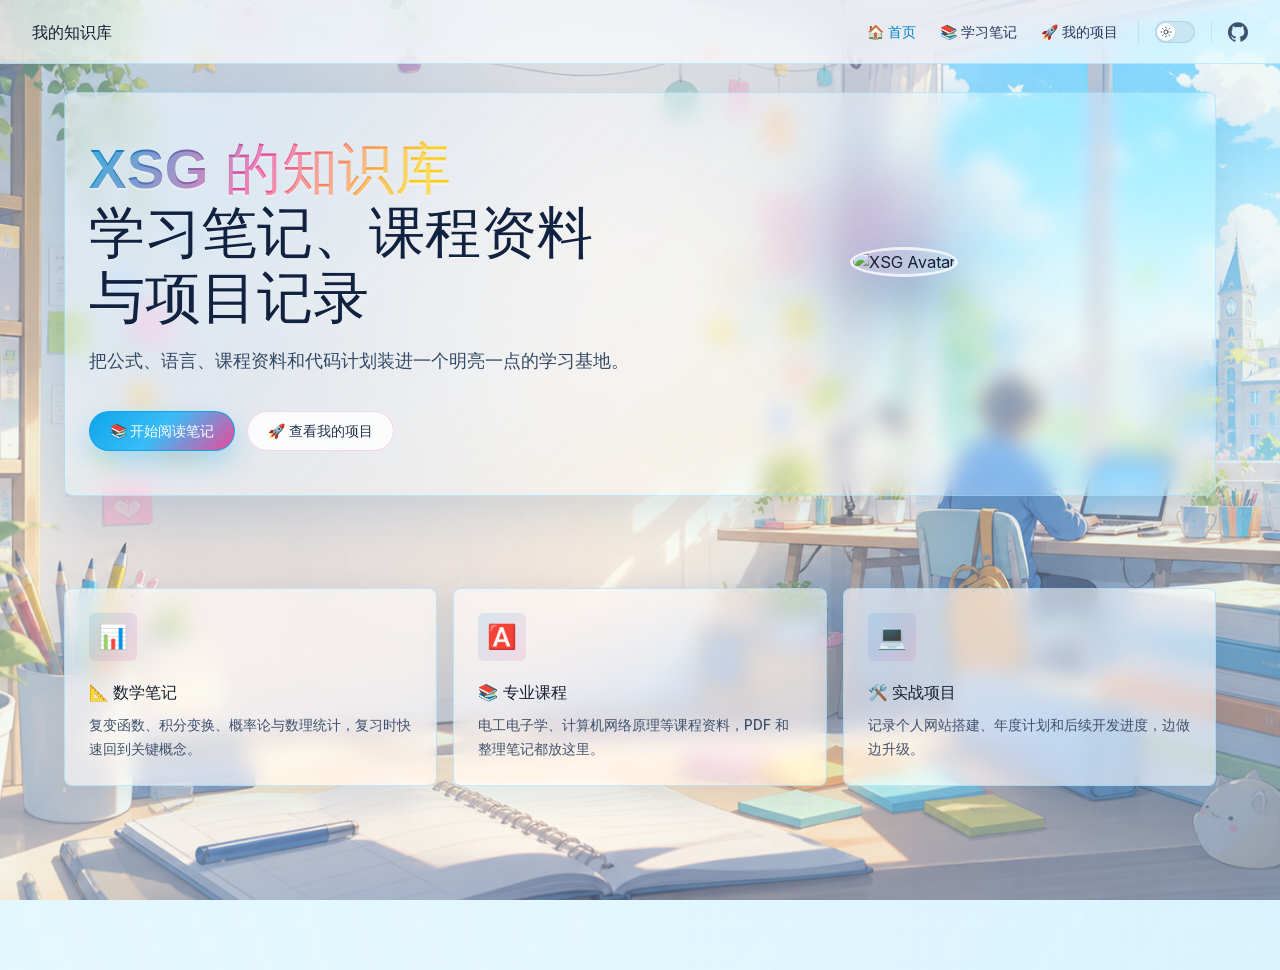
==== commit 3cad4ed1: "adjust hero brand font" ====
--- a/index.html
+++ b/index.html
@@ -6,7 +6,7 @@
     <title>我的知识库</title>
     <meta name="description" content="个人学习笔记与项目归档">
     <meta name="generator" content="VitePress v1.6.4">
-    <link rel="preload stylesheet" href="/assets/style.l27slY1d.css" as="style">
+    <link rel="preload stylesheet" href="/assets/style.CQC2pM-d.css" as="style">
     <link rel="preload stylesheet" href="/vp-icons.css" as="style">
     
     <script type="module" src="/assets/app.D9y8DM7D.js"></script>
--- a/assets/style.CQC2pM-d.css
+++ b/assets/style.CQC2pM-d.css
@@ -0,0 +1 @@
+@font-face{font-family:Inter;font-style:normal;font-weight:100 900;font-display:swap;src:url(/assets/inter-roman-cyrillic-ext.BBPuwvHQ.woff2) format("woff2");unicode-range:U+0460-052F,U+1C80-1C88,U+20B4,U+2DE0-2DFF,U+A640-A69F,U+FE2E-FE2F}@font-face{font-family:Inter;font-style:normal;font-weight:100 900;font-display:swap;src:url(/assets/inter-roman-cyrillic.C5lxZ8CY.woff2) format("woff2");unicode-range:U+0301,U+0400-045F,U+0490-0491,U+04B0-04B1,U+2116}@font-face{font-family:Inter;font-style:normal;font-weight:100 900;font-display:swap;src:url(/assets/inter-roman-greek-ext.CqjqNYQ-.woff2) format("woff2");unicode-range:U+1F00-1FFF}@font-face{font-family:Inter;font-style:normal;font-weight:100 900;font-display:swap;src:url(/assets/inter-roman-greek.BBVDIX6e.woff2) format("woff2");unicode-range:U+0370-0377,U+037A-037F,U+0384-038A,U+038C,U+038E-03A1,U+03A3-03FF}@font-face{font-family:Inter;font-style:normal;font-weight:100 900;font-display:swap;src:url(/assets/inter-roman-vietnamese.BjW4sHH5.woff2) format("woff2");unicode-range:U+0102-0103,U+0110-0111,U+0128-0129,U+0168-0169,U+01A0-01A1,U+01AF-01B0,U+0300-0301,U+0303-0304,U+0308-0309,U+0323,U+0329,U+1EA0-1EF9,U+20AB}@font-face{font-family:Inter;font-style:normal;font-weight:100 900;font-display:swap;src:url(/assets/inter-roman-latin-ext.4ZJIpNVo.woff2) format("woff2");unicode-range:U+0100-02AF,U+0304,U+0308,U+0329,U+1E00-1E9F,U+1EF2-1EFF,U+2020,U+20A0-20AB,U+20AD-20C0,U+2113,U+2C60-2C7F,U+A720-A7FF}@font-face{font-family:Inter;font-style:normal;font-weight:100 900;font-display:swap;src:url(/assets/inter-roman-latin.Di8DUHzh.woff2) format("woff2");unicode-range:U+0000-00FF,U+0131,U+0152-0153,U+02BB-02BC,U+02C6,U+02DA,U+02DC,U+0304,U+0308,U+0329,U+2000-206F,U+2074,U+20AC,U+2122,U+2191,U+2193,U+2212,U+2215,U+FEFF,U+FFFD}@font-face{font-family:Inter;font-style:italic;font-weight:100 900;font-display:swap;src:url(/assets/inter-italic-cyrillic-ext.r48I6akx.woff2) format("woff2");unicode-range:U+0460-052F,U+1C80-1C88,U+20B4,U+2DE0-2DFF,U+A640-A69F,U+FE2E-FE2F}@font-face{font-family:Inter;font-style:italic;font-weight:100 900;font-display:swap;src:url(/assets/inter-italic-cyrillic.By2_1cv3.woff2) format("woff2");unicode-range:U+0301,U+0400-045F,U+0490-0491,U+04B0-04B1,U+2116}@font-face{font-family:Inter;font-style:italic;font-weight:100 900;font-display:swap;src:url(/assets/inter-italic-greek-ext.1u6EdAuj.woff2) format("woff2");unicode-range:U+1F00-1FFF}@font-face{font-family:Inter;font-style:italic;font-weight:100 900;font-display:swap;src:url(/assets/inter-italic-greek.DJ8dCoTZ.woff2) format("woff2");unicode-range:U+0370-0377,U+037A-037F,U+0384-038A,U+038C,U+038E-03A1,U+03A3-03FF}@font-face{font-family:Inter;font-style:italic;font-weight:100 900;font-display:swap;src:url(/assets/inter-italic-vietnamese.BSbpV94h.woff2) format("woff2");unicode-range:U+0102-0103,U+0110-0111,U+0128-0129,U+0168-0169,U+01A0-01A1,U+01AF-01B0,U+0300-0301,U+0303-0304,U+0308-0309,U+0323,U+0329,U+1EA0-1EF9,U+20AB}@font-face{font-family:Inter;font-style:italic;font-weight:100 900;font-display:swap;src:url(/assets/inter-italic-latin-ext.CN1xVJS-.woff2) format("woff2");unicode-range:U+0100-02AF,U+0304,U+0308,U+0329,U+1E00-1E9F,U+1EF2-1EFF,U+2020,U+20A0-20AB,U+20AD-20C0,U+2113,U+2C60-2C7F,U+A720-A7FF}@font-face{font-family:Inter;font-style:italic;font-weight:100 900;font-display:swap;src:url(/assets/inter-italic-latin.C2AdPX0b.woff2) format("woff2");unicode-range:U+0000-00FF,U+0131,U+0152-0153,U+02BB-02BC,U+02C6,U+02DA,U+02DC,U+0304,U+0308,U+0329,U+2000-206F,U+2074,U+20AC,U+2122,U+2191,U+2193,U+2212,U+2215,U+FEFF,U+FFFD}@font-face{font-family:Punctuation SC;font-weight:400;src:local("PingFang SC Regular"),local("Noto Sans CJK SC"),local("Microsoft YaHei");unicode-range:U+201C,U+201D,U+2018,U+2019,U+2E3A,U+2014,U+2013,U+2026,U+00B7,U+007E,U+002F}@font-face{font-family:Punctuation SC;font-weight:500;src:local("PingFang SC Medium"),local("Noto Sans CJK SC"),local("Microsoft YaHei");unicode-range:U+201C,U+201D,U+2018,U+2019,U+2E3A,U+2014,U+2013,U+2026,U+00B7,U+007E,U+002F}@font-face{font-family:Punctuation SC;font-weight:600;src:local("PingFang SC Semibold"),local("Noto Sans CJK SC Bold"),local("Microsoft YaHei Bold");unicode-range:U+201C,U+201D,U+2018,U+2019,U+2E3A,U+2014,U+2013,U+2026,U+00B7,U+007E,U+002F}@font-face{font-family:Punctuation SC;font-weight:700;src:local("PingFang SC Semibold"),local("Noto Sans CJK SC Bold"),local("Microsoft YaHei Bold");unicode-range:U+201C,U+201D,U+2018,U+2019,U+2E3A,U+2014,U+2013,U+2026,U+00B7,U+007E,U+002F}:root{--vp-c-white: #ffffff;--vp-c-black: #000000;--vp-c-neutral: var(--vp-c-black);--vp-c-neutral-inverse: var(--vp-c-white)}.dark{--vp-c-neutral: var(--vp-c-white);--vp-c-neutral-inverse: var(--vp-c-black)}:root{--vp-c-gray-1: #dddde3;--vp-c-gray-2: #e4e4e9;--vp-c-gray-3: #ebebef;--vp-c-gray-soft: rgba(142, 150, 170, .14);--vp-c-indigo-1: #3451b2;--vp-c-indigo-2: #3a5ccc;--vp-c-indigo-3: #5672cd;--vp-c-indigo-soft: rgba(100, 108, 255, .14);--vp-c-purple-1: #6f42c1;--vp-c-purple-2: #7e4cc9;--vp-c-purple-3: #8e5cd9;--vp-c-purple-soft: rgba(159, 122, 234, .14);--vp-c-green-1: #18794e;--vp-c-green-2: #299764;--vp-c-green-3: #30a46c;--vp-c-green-soft: rgba(16, 185, 129, .14);--vp-c-yellow-1: #915930;--vp-c-yellow-2: #946300;--vp-c-yellow-3: #9f6a00;--vp-c-yellow-soft: rgba(234, 179, 8, .14);--vp-c-red-1: #b8272c;--vp-c-red-2: #d5393e;--vp-c-red-3: #e0575b;--vp-c-red-soft: rgba(244, 63, 94, .14);--vp-c-sponsor: #db2777}.dark{--vp-c-gray-1: #515c67;--vp-c-gray-2: #414853;--vp-c-gray-3: #32363f;--vp-c-gray-soft: rgba(101, 117, 133, .16);--vp-c-indigo-1: #a8b1ff;--vp-c-indigo-2: #5c73e7;--vp-c-indigo-3: #3e63dd;--vp-c-indigo-soft: rgba(100, 108, 255, .16);--vp-c-purple-1: #c8abfa;--vp-c-purple-2: #a879e6;--vp-c-purple-3: #8e5cd9;--vp-c-purple-soft: rgba(159, 122, 234, .16);--vp-c-green-1: #3dd68c;--vp-c-green-2: #30a46c;--vp-c-green-3: #298459;--vp-c-green-soft: rgba(16, 185, 129, .16);--vp-c-yellow-1: #f9b44e;--vp-c-yellow-2: #da8b17;--vp-c-yellow-3: #a46a0a;--vp-c-yellow-soft: rgba(234, 179, 8, .16);--vp-c-red-1: #f66f81;--vp-c-red-2: #f14158;--vp-c-red-3: #b62a3c;--vp-c-red-soft: rgba(244, 63, 94, .16)}:root{--vp-c-bg: #ffffff;--vp-c-bg-alt: #f6f6f7;--vp-c-bg-elv: #ffffff;--vp-c-bg-soft: #f6f6f7}.dark{--vp-c-bg: #1b1b1f;--vp-c-bg-alt: #161618;--vp-c-bg-elv: #202127;--vp-c-bg-soft: #202127}:root{--vp-c-border: #c2c2c4;--vp-c-divider: #e2e2e3;--vp-c-gutter: #e2e2e3}.dark{--vp-c-border: #3c3f44;--vp-c-divider: #2e2e32;--vp-c-gutter: #000000}:root{--vp-c-text-1: #3c3c43;--vp-c-text-2: #67676c;--vp-c-text-3: #929295}.dark{--vp-c-text-1: #dfdfd6;--vp-c-text-2: #98989f;--vp-c-text-3: #6a6a71}:root{--vp-c-default-1: var(--vp-c-gray-1);--vp-c-default-2: var(--vp-c-gray-2);--vp-c-default-3: var(--vp-c-gray-3);--vp-c-default-soft: var(--vp-c-gray-soft);--vp-c-brand-1: var(--vp-c-indigo-1);--vp-c-brand-2: var(--vp-c-indigo-2);--vp-c-brand-3: var(--vp-c-indigo-3);--vp-c-brand-soft: var(--vp-c-indigo-soft);--vp-c-brand: var(--vp-c-brand-1);--vp-c-tip-1: var(--vp-c-brand-1);--vp-c-tip-2: var(--vp-c-brand-2);--vp-c-tip-3: var(--vp-c-brand-3);--vp-c-tip-soft: var(--vp-c-brand-soft);--vp-c-note-1: var(--vp-c-brand-1);--vp-c-note-2: var(--vp-c-brand-2);--vp-c-note-3: var(--vp-c-brand-3);--vp-c-note-soft: var(--vp-c-brand-soft);--vp-c-success-1: var(--vp-c-green-1);--vp-c-success-2: var(--vp-c-green-2);--vp-c-success-3: var(--vp-c-green-3);--vp-c-success-soft: var(--vp-c-green-soft);--vp-c-important-1: var(--vp-c-purple-1);--vp-c-important-2: var(--vp-c-purple-2);--vp-c-important-3: var(--vp-c-purple-3);--vp-c-important-soft: var(--vp-c-purple-soft);--vp-c-warning-1: var(--vp-c-yellow-1);--vp-c-warning-2: var(--vp-c-yellow-2);--vp-c-warning-3: var(--vp-c-yellow-3);--vp-c-warning-soft: var(--vp-c-yellow-soft);--vp-c-danger-1: var(--vp-c-red-1);--vp-c-danger-2: var(--vp-c-red-2);--vp-c-danger-3: var(--vp-c-red-3);--vp-c-danger-soft: var(--vp-c-red-soft);--vp-c-caution-1: var(--vp-c-red-1);--vp-c-caution-2: var(--vp-c-red-2);--vp-c-caution-3: var(--vp-c-red-3);--vp-c-caution-soft: var(--vp-c-red-soft)}:root{--vp-font-family-base: "Inter", ui-sans-serif, system-ui, sans-serif, "Apple Color Emoji", "Segoe UI Emoji", "Segoe UI Symbol", "Noto Color Emoji";--vp-font-family-mono: ui-monospace, "Menlo", "Monaco", "Consolas", "Liberation Mono", "Courier New", monospace;font-optical-sizing:auto}:root:where(:lang(zh)){--vp-font-family-base: "Punctuation SC", "Inter", ui-sans-serif, system-ui, sans-serif, "Apple Color Emoji", "Segoe UI Emoji", "Segoe UI Symbol", "Noto Color Emoji"}:root{--vp-shadow-1: 0 1px 2px rgba(0, 0, 0, .04), 0 1px 2px rgba(0, 0, 0, .06);--vp-shadow-2: 0 3px 12px rgba(0, 0, 0, .07), 0 1px 4px rgba(0, 0, 0, .07);--vp-shadow-3: 0 12px 32px rgba(0, 0, 0, .1), 0 2px 6px rgba(0, 0, 0, .08);--vp-shadow-4: 0 14px 44px rgba(0, 0, 0, .12), 0 3px 9px rgba(0, 0, 0, .12);--vp-shadow-5: 0 18px 56px rgba(0, 0, 0, .16), 0 4px 12px rgba(0, 0, 0, .16)}:root{--vp-z-index-footer: 10;--vp-z-index-local-nav: 20;--vp-z-index-nav: 30;--vp-z-index-layout-top: 40;--vp-z-index-backdrop: 50;--vp-z-index-sidebar: 60}@media (min-width: 960px){:root{--vp-z-index-sidebar: 25}}:root{--vp-layout-max-width: 1440px}:root{--vp-header-anchor-symbol: "#"}:root{--vp-code-line-height: 1.7;--vp-code-font-size: .875em;--vp-code-color: var(--vp-c-brand-1);--vp-code-link-color: var(--vp-c-brand-1);--vp-code-link-hover-color: var(--vp-c-brand-2);--vp-code-bg: var(--vp-c-default-soft);--vp-code-block-color: var(--vp-c-text-2);--vp-code-block-bg: var(--vp-c-bg-alt);--vp-code-block-divider-color: var(--vp-c-gutter);--vp-code-lang-color: var(--vp-c-text-3);--vp-code-line-highlight-color: var(--vp-c-default-soft);--vp-code-line-number-color: var(--vp-c-text-3);--vp-code-line-diff-add-color: var(--vp-c-success-soft);--vp-code-line-diff-add-symbol-color: var(--vp-c-success-1);--vp-code-line-diff-remove-color: var(--vp-c-danger-soft);--vp-code-line-diff-remove-symbol-color: var(--vp-c-danger-1);--vp-code-line-warning-color: var(--vp-c-warning-soft);--vp-code-line-error-color: var(--vp-c-danger-soft);--vp-code-copy-code-border-color: var(--vp-c-divider);--vp-code-copy-code-bg: var(--vp-c-bg-soft);--vp-code-copy-code-hover-border-color: var(--vp-c-divider);--vp-code-copy-code-hover-bg: var(--vp-c-bg);--vp-code-copy-code-active-text: var(--vp-c-text-2);--vp-code-copy-copied-text-content: "Copied";--vp-code-tab-divider: var(--vp-code-block-divider-color);--vp-code-tab-text-color: var(--vp-c-text-2);--vp-code-tab-bg: var(--vp-code-block-bg);--vp-code-tab-hover-text-color: var(--vp-c-text-1);--vp-code-tab-active-text-color: var(--vp-c-text-1);--vp-code-tab-active-bar-color: var(--vp-c-brand-1)}:lang(es),:lang(pt){--vp-code-copy-copied-text-content: "Copiado"}:lang(fa){--vp-code-copy-copied-text-content: "کپی شد"}:lang(ko){--vp-code-copy-copied-text-content: "복사됨"}:lang(ru){--vp-code-copy-copied-text-content: "Скопировано"}:lang(zh){--vp-code-copy-copied-text-content: "已复制"}:root{--vp-button-brand-border: transparent;--vp-button-brand-text: var(--vp-c-white);--vp-button-brand-bg: var(--vp-c-brand-3);--vp-button-brand-hover-border: transparent;--vp-button-brand-hover-text: var(--vp-c-white);--vp-button-brand-hover-bg: var(--vp-c-brand-2);--vp-button-brand-active-border: transparent;--vp-button-brand-active-text: var(--vp-c-white);--vp-button-brand-active-bg: var(--vp-c-brand-1);--vp-button-alt-border: transparent;--vp-button-alt-text: var(--vp-c-text-1);--vp-button-alt-bg: var(--vp-c-default-3);--vp-button-alt-hover-border: transparent;--vp-button-alt-hover-text: var(--vp-c-text-1);--vp-button-alt-hover-bg: var(--vp-c-default-2);--vp-button-alt-active-border: transparent;--vp-button-alt-active-text: var(--vp-c-text-1);--vp-button-alt-active-bg: var(--vp-c-default-1);--vp-button-sponsor-border: var(--vp-c-text-2);--vp-button-sponsor-text: var(--vp-c-text-2);--vp-button-sponsor-bg: transparent;--vp-button-sponsor-hover-border: var(--vp-c-sponsor);--vp-button-sponsor-hover-text: var(--vp-c-sponsor);--vp-button-sponsor-hover-bg: transparent;--vp-button-sponsor-active-border: var(--vp-c-sponsor);--vp-button-sponsor-active-text: var(--vp-c-sponsor);--vp-button-sponsor-active-bg: transparent}:root{--vp-custom-block-font-size: 14px;--vp-custom-block-code-font-size: 13px;--vp-custom-block-info-border: transparent;--vp-custom-block-info-text: var(--vp-c-text-1);--vp-custom-block-info-bg: var(--vp-c-default-soft);--vp-custom-block-info-code-bg: var(--vp-c-default-soft);--vp-custom-block-note-border: transparent;--vp-custom-block-note-text: var(--vp-c-text-1);--vp-custom-block-note-bg: var(--vp-c-default-soft);--vp-custom-block-note-code-bg: var(--vp-c-default-soft);--vp-custom-block-tip-border: transparent;--vp-custom-block-tip-text: var(--vp-c-text-1);--vp-custom-block-tip-bg: var(--vp-c-tip-soft);--vp-custom-block-tip-code-bg: var(--vp-c-tip-soft);--vp-custom-block-important-border: transparent;--vp-custom-block-important-text: var(--vp-c-text-1);--vp-custom-block-important-bg: var(--vp-c-important-soft);--vp-custom-block-important-code-bg: var(--vp-c-important-soft);--vp-custom-block-warning-border: transparent;--vp-custom-block-warning-text: var(--vp-c-text-1);--vp-custom-block-warning-bg: var(--vp-c-warning-soft);--vp-custom-block-warning-code-bg: var(--vp-c-warning-soft);--vp-custom-block-danger-border: transparent;--vp-custom-block-danger-text: var(--vp-c-text-1);--vp-custom-block-danger-bg: var(--vp-c-danger-soft);--vp-custom-block-danger-code-bg: var(--vp-c-danger-soft);--vp-custom-block-caution-border: transparent;--vp-custom-block-caution-text: var(--vp-c-text-1);--vp-custom-block-caution-bg: var(--vp-c-caution-soft);--vp-custom-block-caution-code-bg: var(--vp-c-caution-soft);--vp-custom-block-details-border: var(--vp-custom-block-info-border);--vp-custom-block-details-text: var(--vp-custom-block-info-text);--vp-custom-block-details-bg: var(--vp-custom-block-info-bg);--vp-custom-block-details-code-bg: var(--vp-custom-block-info-code-bg)}:root{--vp-input-border-color: var(--vp-c-border);--vp-input-bg-color: var(--vp-c-bg-alt);--vp-input-switch-bg-color: var(--vp-c-default-soft)}:root{--vp-nav-height: 64px;--vp-nav-bg-color: var(--vp-c-bg);--vp-nav-screen-bg-color: var(--vp-c-bg);--vp-nav-logo-height: 24px}.hide-nav{--vp-nav-height: 0px}.hide-nav .VPSidebar{--vp-nav-height: 22px}:root{--vp-local-nav-bg-color: var(--vp-c-bg)}:root{--vp-sidebar-width: 272px;--vp-sidebar-bg-color: var(--vp-c-bg-alt)}:root{--vp-backdrop-bg-color: rgba(0, 0, 0, .6)}:root{--vp-home-hero-name-color: var(--vp-c-brand-1);--vp-home-hero-name-background: transparent;--vp-home-hero-image-background-image: none;--vp-home-hero-image-filter: none}:root{--vp-badge-info-border: transparent;--vp-badge-info-text: var(--vp-c-text-2);--vp-badge-info-bg: var(--vp-c-default-soft);--vp-badge-tip-border: transparent;--vp-badge-tip-text: var(--vp-c-tip-1);--vp-badge-tip-bg: var(--vp-c-tip-soft);--vp-badge-warning-border: transparent;--vp-badge-warning-text: var(--vp-c-warning-1);--vp-badge-warning-bg: var(--vp-c-warning-soft);--vp-badge-danger-border: transparent;--vp-badge-danger-text: var(--vp-c-danger-1);--vp-badge-danger-bg: var(--vp-c-danger-soft)}:root{--vp-carbon-ads-text-color: var(--vp-c-text-1);--vp-carbon-ads-poweredby-color: var(--vp-c-text-2);--vp-carbon-ads-bg-color: var(--vp-c-bg-soft);--vp-carbon-ads-hover-text-color: var(--vp-c-brand-1);--vp-carbon-ads-hover-poweredby-color: var(--vp-c-text-1)}:root{--vp-local-search-bg: var(--vp-c-bg);--vp-local-search-result-bg: var(--vp-c-bg);--vp-local-search-result-border: var(--vp-c-divider);--vp-local-search-result-selected-bg: var(--vp-c-bg);--vp-local-search-result-selected-border: var(--vp-c-brand-1);--vp-local-search-highlight-bg: var(--vp-c-brand-1);--vp-local-search-highlight-text: var(--vp-c-neutral-inverse)}@media (prefers-reduced-motion: reduce){*,:before,:after{animation-delay:-1ms!important;animation-duration:1ms!important;animation-iteration-count:1!important;background-attachment:initial!important;scroll-behavior:auto!important;transition-duration:0s!important;transition-delay:0s!important}}*,:before,:after{box-sizing:border-box}html{line-height:1.4;font-size:16px;-webkit-text-size-adjust:100%}html.dark{color-scheme:dark}body{margin:0;width:100%;min-width:320px;min-height:100vh;line-height:24px;font-family:var(--vp-font-family-base);font-size:16px;font-weight:400;color:var(--vp-c-text-1);background-color:var(--vp-c-bg);font-synthesis:style;text-rendering:optimizeLegibility;-webkit-font-smoothing:antialiased;-moz-osx-font-smoothing:grayscale}main{display:block}h1,h2,h3,h4,h5,h6{margin:0;line-height:24px;font-size:16px;font-weight:400}p{margin:0}strong,b{font-weight:600}a,area,button,[role=button],input,label,select,summary,textarea{touch-action:manipulation}a{color:inherit;text-decoration:inherit}ol,ul{list-style:none;margin:0;padding:0}blockquote{margin:0}pre,code,kbd,samp{font-family:var(--vp-font-family-mono)}img,svg,video,canvas,audio,iframe,embed,object{display:block}figure{margin:0}img,video{max-width:100%;height:auto}button,input,optgroup,select,textarea{border:0;padding:0;line-height:inherit;color:inherit}button{padding:0;font-family:inherit;background-color:transparent;background-image:none}button:enabled,[role=button]:enabled{cursor:pointer}button:focus,button:focus-visible{outline:1px dotted;outline:4px auto -webkit-focus-ring-color}button:focus:not(:focus-visible){outline:none!important}input:focus,textarea:focus,select:focus{outline:none}table{border-collapse:collapse}input{background-color:transparent}input:-ms-input-placeholder,textarea:-ms-input-placeholder{color:var(--vp-c-text-3)}input::-ms-input-placeholder,textarea::-ms-input-placeholder{color:var(--vp-c-text-3)}input::placeholder,textarea::placeholder{color:var(--vp-c-text-3)}input::-webkit-outer-spin-button,input::-webkit-inner-spin-button{-webkit-appearance:none;margin:0}input[type=number]{-moz-appearance:textfield}textarea{resize:vertical}select{-webkit-appearance:none}fieldset{margin:0;padding:0}h1,h2,h3,h4,h5,h6,li,p{overflow-wrap:break-word}vite-error-overlay{z-index:9999}mjx-container{overflow-x:auto}mjx-container>svg{display:inline-block;margin:auto}[class^=vpi-],[class*=" vpi-"],.vp-icon{width:1em;height:1em}[class^=vpi-].bg,[class*=" vpi-"].bg,.vp-icon.bg{background-size:100% 100%;background-color:transparent}[class^=vpi-]:not(.bg),[class*=" vpi-"]:not(.bg),.vp-icon:not(.bg){-webkit-mask:var(--icon) no-repeat;mask:var(--icon) no-repeat;-webkit-mask-size:100% 100%;mask-size:100% 100%;background-color:currentColor;color:inherit}.vpi-align-left{--icon: url("data:image/svg+xml,%3Csvg xmlns='http://www.w3.org/2000/svg' fill='none' stroke='currentColor' stroke-linecap='round' stroke-linejoin='round' stroke-width='2' viewBox='0 0 24 24'%3E%3Cpath d='M21 6H3M15 12H3M17 18H3'/%3E%3C/svg%3E")}.vpi-arrow-right,.vpi-arrow-down,.vpi-arrow-left,.vpi-arrow-up{--icon: url("data:image/svg+xml,%3Csvg xmlns='http://www.w3.org/2000/svg' fill='none' stroke='currentColor' stroke-linecap='round' stroke-linejoin='round' stroke-width='2' viewBox='0 0 24 24'%3E%3Cpath d='M5 12h14M12 5l7 7-7 7'/%3E%3C/svg%3E")}.vpi-chevron-right,.vpi-chevron-down,.vpi-chevron-left,.vpi-chevron-up{--icon: url("data:image/svg+xml,%3Csvg xmlns='http://www.w3.org/2000/svg' fill='none' stroke='currentColor' stroke-linecap='round' stroke-linejoin='round' stroke-width='2' viewBox='0 0 24 24'%3E%3Cpath d='m9 18 6-6-6-6'/%3E%3C/svg%3E")}.vpi-chevron-down,.vpi-arrow-down{transform:rotate(90deg)}.vpi-chevron-left,.vpi-arrow-left{transform:rotate(180deg)}.vpi-chevron-up,.vpi-arrow-up{transform:rotate(-90deg)}.vpi-square-pen{--icon: url("data:image/svg+xml,%3Csvg xmlns='http://www.w3.org/2000/svg' fill='none' stroke='currentColor' stroke-linecap='round' stroke-linejoin='round' stroke-width='2' viewBox='0 0 24 24'%3E%3Cpath d='M12 3H5a2 2 0 0 0-2 2v14a2 2 0 0 0 2 2h14a2 2 0 0 0 2-2v-7'/%3E%3Cpath d='M18.375 2.625a2.121 2.121 0 1 1 3 3L12 15l-4 1 1-4Z'/%3E%3C/svg%3E")}.vpi-plus{--icon: url("data:image/svg+xml,%3Csvg xmlns='http://www.w3.org/2000/svg' fill='none' stroke='currentColor' stroke-linecap='round' stroke-linejoin='round' stroke-width='2' viewBox='0 0 24 24'%3E%3Cpath d='M5 12h14M12 5v14'/%3E%3C/svg%3E")}.vpi-sun{--icon: url("data:image/svg+xml,%3Csvg xmlns='http://www.w3.org/2000/svg' fill='none' stroke='currentColor' stroke-linecap='round' stroke-linejoin='round' stroke-width='2' viewBox='0 0 24 24'%3E%3Ccircle cx='12' cy='12' r='4'/%3E%3Cpath d='M12 2v2M12 20v2M4.93 4.93l1.41 1.41M17.66 17.66l1.41 1.41M2 12h2M20 12h2M6.34 17.66l-1.41 1.41M19.07 4.93l-1.41 1.41'/%3E%3C/svg%3E")}.vpi-moon{--icon: url("data:image/svg+xml,%3Csvg xmlns='http://www.w3.org/2000/svg' fill='none' stroke='currentColor' stroke-linecap='round' stroke-linejoin='round' stroke-width='2' viewBox='0 0 24 24'%3E%3Cpath d='M12 3a6 6 0 0 0 9 9 9 9 0 1 1-9-9Z'/%3E%3C/svg%3E")}.vpi-more-horizontal{--icon: url("data:image/svg+xml,%3Csvg xmlns='http://www.w3.org/2000/svg' fill='none' stroke='currentColor' stroke-linecap='round' stroke-linejoin='round' stroke-width='2' viewBox='0 0 24 24'%3E%3Ccircle cx='12' cy='12' r='1'/%3E%3Ccircle cx='19' cy='12' r='1'/%3E%3Ccircle cx='5' cy='12' r='1'/%3E%3C/svg%3E")}.vpi-languages{--icon: url("data:image/svg+xml,%3Csvg xmlns='http://www.w3.org/2000/svg' fill='none' stroke='currentColor' stroke-linecap='round' stroke-linejoin='round' stroke-width='2' viewBox='0 0 24 24'%3E%3Cpath d='m5 8 6 6M4 14l6-6 2-3M2 5h12M7 2h1M22 22l-5-10-5 10M14 18h6'/%3E%3C/svg%3E")}.vpi-heart{--icon: url("data:image/svg+xml,%3Csvg xmlns='http://www.w3.org/2000/svg' fill='none' stroke='currentColor' stroke-linecap='round' stroke-linejoin='round' stroke-width='2' viewBox='0 0 24 24'%3E%3Cpath d='M19 14c1.49-1.46 3-3.21 3-5.5A5.5 5.5 0 0 0 16.5 3c-1.76 0-3 .5-4.5 2-1.5-1.5-2.74-2-4.5-2A5.5 5.5 0 0 0 2 8.5c0 2.3 1.5 4.05 3 5.5l7 7Z'/%3E%3C/svg%3E")}.vpi-search{--icon: url("data:image/svg+xml,%3Csvg xmlns='http://www.w3.org/2000/svg' fill='none' stroke='currentColor' stroke-linecap='round' stroke-linejoin='round' stroke-width='2' viewBox='0 0 24 24'%3E%3Ccircle cx='11' cy='11' r='8'/%3E%3Cpath d='m21 21-4.3-4.3'/%3E%3C/svg%3E")}.vpi-layout-list{--icon: url("data:image/svg+xml,%3Csvg xmlns='http://www.w3.org/2000/svg' fill='none' stroke='currentColor' stroke-linecap='round' stroke-linejoin='round' stroke-width='2' viewBox='0 0 24 24'%3E%3Crect width='7' height='7' x='3' y='3' rx='1'/%3E%3Crect width='7' height='7' x='3' y='14' rx='1'/%3E%3Cpath d='M14 4h7M14 9h7M14 15h7M14 20h7'/%3E%3C/svg%3E")}.vpi-delete{--icon: url("data:image/svg+xml,%3Csvg xmlns='http://www.w3.org/2000/svg' fill='none' stroke='currentColor' stroke-linecap='round' stroke-linejoin='round' stroke-width='2' viewBox='0 0 24 24'%3E%3Cpath d='M20 5H9l-7 7 7 7h11a2 2 0 0 0 2-2V7a2 2 0 0 0-2-2ZM18 9l-6 6M12 9l6 6'/%3E%3C/svg%3E")}.vpi-corner-down-left{--icon: url("data:image/svg+xml,%3Csvg xmlns='http://www.w3.org/2000/svg' fill='none' stroke='currentColor' stroke-linecap='round' stroke-linejoin='round' stroke-width='2' viewBox='0 0 24 24'%3E%3Cpath d='m9 10-5 5 5 5'/%3E%3Cpath d='M20 4v7a4 4 0 0 1-4 4H4'/%3E%3C/svg%3E")}:root{--vp-icon-copy: url("data:image/svg+xml,%3Csvg xmlns='http://www.w3.org/2000/svg' fill='none' stroke='rgba(128,128,128,1)' stroke-linecap='round' stroke-linejoin='round' stroke-width='2' viewBox='0 0 24 24'%3E%3Crect width='8' height='4' x='8' y='2' rx='1' ry='1'/%3E%3Cpath d='M16 4h2a2 2 0 0 1 2 2v14a2 2 0 0 1-2 2H6a2 2 0 0 1-2-2V6a2 2 0 0 1 2-2h2'/%3E%3C/svg%3E");--vp-icon-copied: url("data:image/svg+xml,%3Csvg xmlns='http://www.w3.org/2000/svg' fill='none' stroke='rgba(128,128,128,1)' stroke-linecap='round' stroke-linejoin='round' stroke-width='2' viewBox='0 0 24 24'%3E%3Crect width='8' height='4' x='8' y='2' rx='1' ry='1'/%3E%3Cpath d='M16 4h2a2 2 0 0 1 2 2v14a2 2 0 0 1-2 2H6a2 2 0 0 1-2-2V6a2 2 0 0 1 2-2h2'/%3E%3Cpath d='m9 14 2 2 4-4'/%3E%3C/svg%3E")}.visually-hidden{position:absolute;width:1px;height:1px;white-space:nowrap;clip:rect(0 0 0 0);clip-path:inset(50%);overflow:hidden}.custom-block{border:1px solid transparent;border-radius:8px;padding:16px 16px 8px;line-height:24px;font-size:var(--vp-custom-block-font-size);color:var(--vp-c-text-2)}.custom-block.info{border-color:var(--vp-custom-block-info-border);color:var(--vp-custom-block-info-text);background-color:var(--vp-custom-block-info-bg)}.custom-block.info a,.custom-block.info code{color:var(--vp-c-brand-1)}.custom-block.info a:hover,.custom-block.info a:hover>code{color:var(--vp-c-brand-2)}.custom-block.info code{background-color:var(--vp-custom-block-info-code-bg)}.custom-block.note{border-color:var(--vp-custom-block-note-border);color:var(--vp-custom-block-note-text);background-color:var(--vp-custom-block-note-bg)}.custom-block.note a,.custom-block.note code{color:var(--vp-c-brand-1)}.custom-block.note a:hover,.custom-block.note a:hover>code{color:var(--vp-c-brand-2)}.custom-block.note code{background-color:var(--vp-custom-block-note-code-bg)}.custom-block.tip{border-color:var(--vp-custom-block-tip-border);color:var(--vp-custom-block-tip-text);background-color:var(--vp-custom-block-tip-bg)}.custom-block.tip a,.custom-block.tip code{color:var(--vp-c-tip-1)}.custom-block.tip a:hover,.custom-block.tip a:hover>code{color:var(--vp-c-tip-2)}.custom-block.tip code{background-color:var(--vp-custom-block-tip-code-bg)}.custom-block.important{border-color:var(--vp-custom-block-important-border);color:var(--vp-custom-block-important-text);background-color:var(--vp-custom-block-important-bg)}.custom-block.important a,.custom-block.important code{color:var(--vp-c-important-1)}.custom-block.important a:hover,.custom-block.important a:hover>code{color:var(--vp-c-important-2)}.custom-block.important code{background-color:var(--vp-custom-block-important-code-bg)}.custom-block.warning{border-color:var(--vp-custom-block-warning-border);color:var(--vp-custom-block-warning-text);background-color:var(--vp-custom-block-warning-bg)}.custom-block.warning a,.custom-block.warning code{color:var(--vp-c-warning-1)}.custom-block.warning a:hover,.custom-block.warning a:hover>code{color:var(--vp-c-warning-2)}.custom-block.warning code{background-color:var(--vp-custom-block-warning-code-bg)}.custom-block.danger{border-color:var(--vp-custom-block-danger-border);color:var(--vp-custom-block-danger-text);background-color:var(--vp-custom-block-danger-bg)}.custom-block.danger a,.custom-block.danger code{color:var(--vp-c-danger-1)}.custom-block.danger a:hover,.custom-block.danger a:hover>code{color:var(--vp-c-danger-2)}.custom-block.danger code{background-color:var(--vp-custom-block-danger-code-bg)}.custom-block.caution{border-color:var(--vp-custom-block-caution-border);color:var(--vp-custom-block-caution-text);background-color:var(--vp-custom-block-caution-bg)}.custom-block.caution a,.custom-block.caution code{color:var(--vp-c-caution-1)}.custom-block.caution a:hover,.custom-block.caution a:hover>code{color:var(--vp-c-caution-2)}.custom-block.caution code{background-color:var(--vp-custom-block-caution-code-bg)}.custom-block.details{border-color:var(--vp-custom-block-details-border);color:var(--vp-custom-block-details-text);background-color:var(--vp-custom-block-details-bg)}.custom-block.details a{color:var(--vp-c-brand-1)}.custom-block.details a:hover,.custom-block.details a:hover>code{color:var(--vp-c-brand-2)}.custom-block.details code{background-color:var(--vp-custom-block-details-code-bg)}.custom-block-title{font-weight:600}.custom-block p+p{margin:8px 0}.custom-block.details summary{margin:0 0 8px;font-weight:700;cursor:pointer;-webkit-user-select:none;user-select:none}.custom-block.details summary+p{margin:8px 0}.custom-block a{color:inherit;font-weight:600;text-decoration:underline;text-underline-offset:2px;transition:opacity .25s}.custom-block a:hover{opacity:.75}.custom-block code{font-size:var(--vp-custom-block-code-font-size)}.custom-block.custom-block th,.custom-block.custom-block blockquote>p{font-size:var(--vp-custom-block-font-size);color:inherit}.dark .vp-code span{color:var(--shiki-dark, inherit)}html:not(.dark) .vp-code span{color:var(--shiki-light, inherit)}.vp-code-group{margin-top:16px}.vp-code-group .tabs{position:relative;display:flex;margin-right:-24px;margin-left:-24px;padding:0 12px;background-color:var(--vp-code-tab-bg);overflow-x:auto;overflow-y:hidden;box-shadow:inset 0 -1px var(--vp-code-tab-divider)}@media (min-width: 640px){.vp-code-group .tabs{margin-right:0;margin-left:0;border-radius:8px 8px 0 0}}.vp-code-group .tabs input{position:fixed;opacity:0;pointer-events:none}.vp-code-group .tabs label{position:relative;display:inline-block;border-bottom:1px solid transparent;padding:0 12px;line-height:48px;font-size:14px;font-weight:500;color:var(--vp-code-tab-text-color);white-space:nowrap;cursor:pointer;transition:color .25s}.vp-code-group .tabs label:after{position:absolute;right:8px;bottom:-1px;left:8px;z-index:1;height:2px;border-radius:2px;content:"";background-color:transparent;transition:background-color .25s}.vp-code-group label:hover{color:var(--vp-code-tab-hover-text-color)}.vp-code-group input:checked+label{color:var(--vp-code-tab-active-text-color)}.vp-code-group input:checked+label:after{background-color:var(--vp-code-tab-active-bar-color)}.vp-code-group div[class*=language-],.vp-block{display:none;margin-top:0!important;border-top-left-radius:0!important;border-top-right-radius:0!important}.vp-code-group div[class*=language-].active,.vp-block.active{display:block}.vp-block{padding:20px 24px}.vp-doc h1,.vp-doc h2,.vp-doc h3,.vp-doc h4,.vp-doc h5,.vp-doc h6{position:relative;font-weight:600;outline:none}.vp-doc h1{letter-spacing:-.02em;line-height:40px;font-size:28px}.vp-doc h2{margin:48px 0 16px;border-top:1px solid var(--vp-c-divider);padding-top:24px;letter-spacing:-.02em;line-height:32px;font-size:24px}.vp-doc h3{margin:32px 0 0;letter-spacing:-.01em;line-height:28px;font-size:20px}.vp-doc h4{margin:24px 0 0;letter-spacing:-.01em;line-height:24px;font-size:18px}.vp-doc .header-anchor{position:absolute;top:0;left:0;margin-left:-.87em;font-weight:500;-webkit-user-select:none;user-select:none;opacity:0;text-decoration:none;transition:color .25s,opacity .25s}.vp-doc .header-anchor:before{content:var(--vp-header-anchor-symbol)}.vp-doc h1:hover .header-anchor,.vp-doc h1 .header-anchor:focus,.vp-doc h2:hover .header-anchor,.vp-doc h2 .header-anchor:focus,.vp-doc h3:hover .header-anchor,.vp-doc h3 .header-anchor:focus,.vp-doc h4:hover .header-anchor,.vp-doc h4 .header-anchor:focus,.vp-doc h5:hover .header-anchor,.vp-doc h5 .header-anchor:focus,.vp-doc h6:hover .header-anchor,.vp-doc h6 .header-anchor:focus{opacity:1}@media (min-width: 768px){.vp-doc h1{letter-spacing:-.02em;line-height:40px;font-size:32px}}.vp-doc h2 .header-anchor{top:24px}.vp-doc p,.vp-doc summary{margin:16px 0}.vp-doc p{line-height:28px}.vp-doc blockquote{margin:16px 0;border-left:2px solid var(--vp-c-divider);padding-left:16px;transition:border-color .5s;color:var(--vp-c-text-2)}.vp-doc blockquote>p{margin:0;font-size:16px;transition:color .5s}.vp-doc a{font-weight:500;color:var(--vp-c-brand-1);text-decoration:underline;text-underline-offset:2px;transition:color .25s,opacity .25s}.vp-doc a:hover{color:var(--vp-c-brand-2)}.vp-doc strong{font-weight:600}.vp-doc ul,.vp-doc ol{padding-left:1.25rem;margin:16px 0}.vp-doc ul{list-style:disc}.vp-doc ol{list-style:decimal}.vp-doc li+li{margin-top:8px}.vp-doc li>ol,.vp-doc li>ul{margin:8px 0 0}.vp-doc table{display:block;border-collapse:collapse;margin:20px 0;overflow-x:auto}.vp-doc tr{background-color:var(--vp-c-bg);border-top:1px solid var(--vp-c-divider);transition:background-color .5s}.vp-doc tr:nth-child(2n){background-color:var(--vp-c-bg-soft)}.vp-doc th,.vp-doc td{border:1px solid var(--vp-c-divider);padding:8px 16px}.vp-doc th{text-align:left;font-size:14px;font-weight:600;color:var(--vp-c-text-2);background-color:var(--vp-c-bg-soft)}.vp-doc td{font-size:14px}.vp-doc hr{margin:16px 0;border:none;border-top:1px solid var(--vp-c-divider)}.vp-doc .custom-block{margin:16px 0}.vp-doc .custom-block p{margin:8px 0;line-height:24px}.vp-doc .custom-block p:first-child{margin:0}.vp-doc .custom-block div[class*=language-]{margin:8px 0;border-radius:8px}.vp-doc .custom-block div[class*=language-] code{font-weight:400;background-color:transparent}.vp-doc .custom-block .vp-code-group .tabs{margin:0;border-radius:8px 8px 0 0}.vp-doc :not(pre,h1,h2,h3,h4,h5,h6)>code{font-size:var(--vp-code-font-size);color:var(--vp-code-color)}.vp-doc :not(pre)>code{border-radius:4px;padding:3px 6px;background-color:var(--vp-code-bg);transition:color .25s,background-color .5s}.vp-doc a>code{color:var(--vp-code-link-color)}.vp-doc a:hover>code{color:var(--vp-code-link-hover-color)}.vp-doc h1>code,.vp-doc h2>code,.vp-doc h3>code,.vp-doc h4>code{font-size:.9em}.vp-doc div[class*=language-],.vp-block{position:relative;margin:16px -24px;background-color:var(--vp-code-block-bg);overflow-x:auto;transition:background-color .5s}@media (min-width: 640px){.vp-doc div[class*=language-],.vp-block{border-radius:8px;margin:16px 0}}@media (max-width: 639px){.vp-doc li div[class*=language-]{border-radius:8px 0 0 8px}}.vp-doc div[class*=language-]+div[class*=language-],.vp-doc div[class$=-api]+div[class*=language-],.vp-doc div[class*=language-]+div[class$=-api]>div[class*=language-]{margin-top:-8px}.vp-doc [class*=language-] pre,.vp-doc [class*=language-] code{direction:ltr;text-align:left;white-space:pre;word-spacing:normal;word-break:normal;word-wrap:normal;-moz-tab-size:4;-o-tab-size:4;tab-size:4;-webkit-hyphens:none;-moz-hyphens:none;-ms-hyphens:none;hyphens:none}.vp-doc [class*=language-] pre{position:relative;z-index:1;margin:0;padding:20px 0;background:transparent;overflow-x:auto}.vp-doc [class*=language-] code{display:block;padding:0 24px;width:fit-content;min-width:100%;line-height:var(--vp-code-line-height);font-size:var(--vp-code-font-size);color:var(--vp-code-block-color);transition:color .5s}.vp-doc [class*=language-] code .highlighted{background-color:var(--vp-code-line-highlight-color);transition:background-color .5s;margin:0 -24px;padding:0 24px;width:calc(100% + 48px);display:inline-block}.vp-doc [class*=language-] code .highlighted.error{background-color:var(--vp-code-line-error-color)}.vp-doc [class*=language-] code .highlighted.warning{background-color:var(--vp-code-line-warning-color)}.vp-doc [class*=language-] code .diff{transition:background-color .5s;margin:0 -24px;padding:0 24px;width:calc(100% + 48px);display:inline-block}.vp-doc [class*=language-] code .diff:before{position:absolute;left:10px}.vp-doc [class*=language-] .has-focused-lines .line:not(.has-focus){filter:blur(.095rem);opacity:.4;transition:filter .35s,opacity .35s}.vp-doc [class*=language-] .has-focused-lines .line:not(.has-focus){opacity:.7;transition:filter .35s,opacity .35s}.vp-doc [class*=language-]:hover .has-focused-lines .line:not(.has-focus){filter:blur(0);opacity:1}.vp-doc [class*=language-] code .diff.remove{background-color:var(--vp-code-line-diff-remove-color);opacity:.7}.vp-doc [class*=language-] code .diff.remove:before{content:"-";color:var(--vp-code-line-diff-remove-symbol-color)}.vp-doc [class*=language-] code .diff.add{background-color:var(--vp-code-line-diff-add-color)}.vp-doc [class*=language-] code .diff.add:before{content:"+";color:var(--vp-code-line-diff-add-symbol-color)}.vp-doc div[class*=language-].line-numbers-mode{padding-left:32px}.vp-doc .line-numbers-wrapper{position:absolute;top:0;bottom:0;left:0;z-index:3;border-right:1px solid var(--vp-code-block-divider-color);padding-top:20px;width:32px;text-align:center;font-family:var(--vp-font-family-mono);line-height:var(--vp-code-line-height);font-size:var(--vp-code-font-size);color:var(--vp-code-line-number-color);transition:border-color .5s,color .5s}.vp-doc [class*=language-]>button.copy{direction:ltr;position:absolute;top:12px;right:12px;z-index:3;border:1px solid var(--vp-code-copy-code-border-color);border-radius:4px;width:40px;height:40px;background-color:var(--vp-code-copy-code-bg);opacity:0;cursor:pointer;background-image:var(--vp-icon-copy);background-position:50%;background-size:20px;background-repeat:no-repeat;transition:border-color .25s,background-color .25s,opacity .25s}.vp-doc [class*=language-]:hover>button.copy,.vp-doc [class*=language-]>button.copy:focus{opacity:1}.vp-doc [class*=language-]>button.copy:hover,.vp-doc [class*=language-]>button.copy.copied{border-color:var(--vp-code-copy-code-hover-border-color);background-color:var(--vp-code-copy-code-hover-bg)}.vp-doc [class*=language-]>button.copy.copied,.vp-doc [class*=language-]>button.copy:hover.copied{border-radius:0 4px 4px 0;background-color:var(--vp-code-copy-code-hover-bg);background-image:var(--vp-icon-copied)}.vp-doc [class*=language-]>button.copy.copied:before,.vp-doc [class*=language-]>button.copy:hover.copied:before{position:relative;top:-1px;transform:translate(calc(-100% - 1px));display:flex;justify-content:center;align-items:center;border:1px solid var(--vp-code-copy-code-hover-border-color);border-right:0;border-radius:4px 0 0 4px;padding:0 10px;width:fit-content;height:40px;text-align:center;font-size:12px;font-weight:500;color:var(--vp-code-copy-code-active-text);background-color:var(--vp-code-copy-code-hover-bg);white-space:nowrap;content:var(--vp-code-copy-copied-text-content)}.vp-doc [class*=language-]>span.lang{position:absolute;top:2px;right:8px;z-index:2;font-size:12px;font-weight:500;-webkit-user-select:none;user-select:none;color:var(--vp-code-lang-color);transition:color .4s,opacity .4s}.vp-doc [class*=language-]:hover>button.copy+span.lang,.vp-doc [class*=language-]>button.copy:focus+span.lang{opacity:0}.vp-doc .VPTeamMembers{margin-top:24px}.vp-doc .VPTeamMembers.small.count-1 .container{margin:0!important;max-width:calc((100% - 24px)/2)!important}.vp-doc .VPTeamMembers.small.count-2 .container,.vp-doc .VPTeamMembers.small.count-3 .container{max-width:100%!important}.vp-doc .VPTeamMembers.medium.count-1 .container{margin:0!important;max-width:calc((100% - 24px)/2)!important}:is(.vp-external-link-icon,.vp-doc a[href*="://"],.vp-doc a[target=_blank]):not(:is(.no-icon,svg a,:has(img,svg))):after{display:inline-block;margin-top:-1px;margin-left:4px;width:11px;height:11px;background:currentColor;color:var(--vp-c-text-3);flex-shrink:0;--icon: url("data:image/svg+xml, %3Csvg xmlns='http://www.w3.org/2000/svg' viewBox='0 0 24 24' %3E%3Cpath d='M0 0h24v24H0V0z' fill='none' /%3E%3Cpath d='M9 5v2h6.59L4 18.59 5.41 20 17 8.41V15h2V5H9z' /%3E%3C/svg%3E");-webkit-mask-image:var(--icon);mask-image:var(--icon)}.vp-external-link-icon:after{content:""}.external-link-icon-enabled :is(.vp-doc a[href*="://"],.vp-doc a[target=_blank]):not(:is(.no-icon,svg a,:has(img,svg))):after{content:"";color:currentColor}.vp-sponsor{border-radius:16px;overflow:hidden}.vp-sponsor.aside{border-radius:12px}.vp-sponsor-section+.vp-sponsor-section{margin-top:4px}.vp-sponsor-tier{margin:0 0 4px!important;text-align:center;letter-spacing:1px!important;line-height:24px;width:100%;font-weight:600;color:var(--vp-c-text-2);background-color:var(--vp-c-bg-soft)}.vp-sponsor.normal .vp-sponsor-tier{padding:13px 0 11px;font-size:14px}.vp-sponsor.aside .vp-sponsor-tier{padding:9px 0 7px;font-size:12px}.vp-sponsor-grid+.vp-sponsor-tier{margin-top:4px}.vp-sponsor-grid{display:flex;flex-wrap:wrap;gap:4px}.vp-sponsor-grid.xmini .vp-sponsor-grid-link{height:64px}.vp-sponsor-grid.xmini .vp-sponsor-grid-image{max-width:64px;max-height:22px}.vp-sponsor-grid.mini .vp-sponsor-grid-link{height:72px}.vp-sponsor-grid.mini .vp-sponsor-grid-image{max-width:96px;max-height:24px}.vp-sponsor-grid.small .vp-sponsor-grid-link{height:96px}.vp-sponsor-grid.small .vp-sponsor-grid-image{max-width:96px;max-height:24px}.vp-sponsor-grid.medium .vp-sponsor-grid-link{height:112px}.vp-sponsor-grid.medium .vp-sponsor-grid-image{max-width:120px;max-height:36px}.vp-sponsor-grid.big .vp-sponsor-grid-link{height:184px}.vp-sponsor-grid.big .vp-sponsor-grid-image{max-width:192px;max-height:56px}.vp-sponsor-grid[data-vp-grid="2"] .vp-sponsor-grid-item{width:calc((100% - 4px)/2)}.vp-sponsor-grid[data-vp-grid="3"] .vp-sponsor-grid-item{width:calc((100% - 4px * 2) / 3)}.vp-sponsor-grid[data-vp-grid="4"] .vp-sponsor-grid-item{width:calc((100% - 12px)/4)}.vp-sponsor-grid[data-vp-grid="5"] .vp-sponsor-grid-item{width:calc((100% - 16px)/5)}.vp-sponsor-grid[data-vp-grid="6"] .vp-sponsor-grid-item{width:calc((100% - 4px * 5) / 6)}.vp-sponsor-grid-item{flex-shrink:0;width:100%;background-color:var(--vp-c-bg-soft);transition:background-color .25s}.vp-sponsor-grid-item:hover{background-color:var(--vp-c-default-soft)}.vp-sponsor-grid-item:hover .vp-sponsor-grid-image{filter:grayscale(0) invert(0)}.vp-sponsor-grid-item.empty:hover{background-color:var(--vp-c-bg-soft)}.dark .vp-sponsor-grid-item:hover{background-color:var(--vp-c-white)}.dark .vp-sponsor-grid-item.empty:hover{background-color:var(--vp-c-bg-soft)}.vp-sponsor-grid-link{display:flex}.vp-sponsor-grid-box{display:flex;justify-content:center;align-items:center;width:100%}.vp-sponsor-grid-image{max-width:100%;filter:grayscale(1);transition:filter .25s}.dark .vp-sponsor-grid-image{filter:grayscale(1) invert(1)}.VPBadge{display:inline-block;margin-left:2px;border:1px solid transparent;border-radius:12px;padding:0 10px;line-height:22px;font-size:12px;font-weight:500;transform:translateY(-2px)}.VPBadge.small{padding:0 6px;line-height:18px;font-size:10px;transform:translateY(-8px)}.VPDocFooter .VPBadge{display:none}.vp-doc h1>.VPBadge{margin-top:4px;vertical-align:top}.vp-doc h2>.VPBadge{margin-top:3px;padding:0 8px;vertical-align:top}.vp-doc h3>.VPBadge{vertical-align:middle}.vp-doc h4>.VPBadge,.vp-doc h5>.VPBadge,.vp-doc h6>.VPBadge{vertical-align:middle;line-height:18px}.VPBadge.info{border-color:var(--vp-badge-info-border);color:var(--vp-badge-info-text);background-color:var(--vp-badge-info-bg)}.VPBadge.tip{border-color:var(--vp-badge-tip-border);color:var(--vp-badge-tip-text);background-color:var(--vp-badge-tip-bg)}.VPBadge.warning{border-color:var(--vp-badge-warning-border);color:var(--vp-badge-warning-text);background-color:var(--vp-badge-warning-bg)}.VPBadge.danger{border-color:var(--vp-badge-danger-border);color:var(--vp-badge-danger-text);background-color:var(--vp-badge-danger-bg)}.VPBackdrop[data-v-54a304ca]{position:fixed;top:0;right:0;bottom:0;left:0;z-index:var(--vp-z-index-backdrop);background:var(--vp-backdrop-bg-color);transition:opacity .5s}.VPBackdrop.fade-enter-from[data-v-54a304ca],.VPBackdrop.fade-leave-to[data-v-54a304ca]{opacity:0}.VPBackdrop.fade-leave-active[data-v-54a304ca]{transition-duration:.25s}@media (min-width: 1280px){.VPBackdrop[data-v-54a304ca]{display:none}}.NotFound[data-v-6ff51ddd]{padding:64px 24px 96px;text-align:center}@media (min-width: 768px){.NotFound[data-v-6ff51ddd]{padding:96px 32px 168px}}.code[data-v-6ff51ddd]{line-height:64px;font-size:64px;font-weight:600}.title[data-v-6ff51ddd]{padding-top:12px;letter-spacing:2px;line-height:20px;font-size:20px;font-weight:700}.divider[data-v-6ff51ddd]{margin:24px auto 18px;width:64px;height:1px;background-color:var(--vp-c-divider)}.quote[data-v-6ff51ddd]{margin:0 auto;max-width:256px;font-size:14px;font-weight:500;color:var(--vp-c-text-2)}.action[data-v-6ff51ddd]{padding-top:20px}.link[data-v-6ff51ddd]{display:inline-block;border:1px solid var(--vp-c-brand-1);border-radius:16px;padding:3px 16px;font-size:14px;font-weight:500;color:var(--vp-c-brand-1);transition:border-color .25s,color .25s}.link[data-v-6ff51ddd]:hover{border-color:var(--vp-c-brand-2);color:var(--vp-c-brand-2)}.root[data-v-53c99d69]{position:relative;z-index:1}.nested[data-v-53c99d69]{padding-right:16px;padding-left:16px}.outline-link[data-v-53c99d69]{display:block;line-height:32px;font-size:14px;font-weight:400;color:var(--vp-c-text-2);white-space:nowrap;overflow:hidden;text-overflow:ellipsis;transition:color .5s}.outline-link[data-v-53c99d69]:hover,.outline-link.active[data-v-53c99d69]{color:var(--vp-c-text-1);transition:color .25s}.outline-link.nested[data-v-53c99d69]{padding-left:13px}.VPDocAsideOutline[data-v-f610f197]{display:none}.VPDocAsideOutline.has-outline[data-v-f610f197]{display:block}.content[data-v-f610f197]{position:relative;border-left:1px solid var(--vp-c-divider);padding-left:16px;font-size:13px;font-weight:500}.outline-marker[data-v-f610f197]{position:absolute;top:32px;left:-1px;z-index:0;opacity:0;width:2px;border-radius:2px;height:18px;background-color:var(--vp-c-brand-1);transition:top .25s cubic-bezier(0,1,.5,1),background-color .5s,opacity .25s}.outline-title[data-v-f610f197]{line-height:32px;font-size:14px;font-weight:600}.VPDocAside[data-v-cb998dce]{display:flex;flex-direction:column;flex-grow:1}.spacer[data-v-cb998dce]{flex-grow:1}.VPDocAside[data-v-cb998dce] .spacer+.VPDocAsideSponsors,.VPDocAside[data-v-cb998dce] .spacer+.VPDocAsideCarbonAds{margin-top:24px}.VPDocAside[data-v-cb998dce] .VPDocAsideSponsors+.VPDocAsideCarbonAds{margin-top:16px}.VPLastUpdated[data-v-1bb0c8a8]{line-height:24px;font-size:14px;font-weight:500;color:var(--vp-c-text-2)}@media (min-width: 640px){.VPLastUpdated[data-v-1bb0c8a8]{line-height:32px;font-size:14px;font-weight:500}}.VPDocFooter[data-v-1bcd8184]{margin-top:64px}.edit-info[data-v-1bcd8184]{padding-bottom:18px}@media (min-width: 640px){.edit-info[data-v-1bcd8184]{display:flex;justify-content:space-between;align-items:center;padding-bottom:14px}}.edit-link-button[data-v-1bcd8184]{display:flex;align-items:center;border:0;line-height:32px;font-size:14px;font-weight:500;color:var(--vp-c-brand-1);transition:color .25s}.edit-link-button[data-v-1bcd8184]:hover{color:var(--vp-c-brand-2)}.edit-link-icon[data-v-1bcd8184]{margin-right:8px}.prev-next[data-v-1bcd8184]{border-top:1px solid var(--vp-c-divider);padding-top:24px;display:grid;grid-row-gap:8px}@media (min-width: 640px){.prev-next[data-v-1bcd8184]{grid-template-columns:repeat(2,1fr);grid-column-gap:16px}}.pager-link[data-v-1bcd8184]{display:block;border:1px solid var(--vp-c-divider);border-radius:8px;padding:11px 16px 13px;width:100%;height:100%;transition:border-color .25s}.pager-link[data-v-1bcd8184]:hover{border-color:var(--vp-c-brand-1)}.pager-link.next[data-v-1bcd8184]{margin-left:auto;text-align:right}.desc[data-v-1bcd8184]{display:block;line-height:20px;font-size:12px;font-weight:500;color:var(--vp-c-text-2)}.title[data-v-1bcd8184]{display:block;line-height:20px;font-size:14px;font-weight:500;color:var(--vp-c-brand-1);transition:color .25s}.VPDoc[data-v-e6f2a212]{padding:32px 24px 96px;width:100%}@media (min-width: 768px){.VPDoc[data-v-e6f2a212]{padding:48px 32px 128px}}@media (min-width: 960px){.VPDoc[data-v-e6f2a212]{padding:48px 32px 0}.VPDoc:not(.has-sidebar) .container[data-v-e6f2a212]{display:flex;justify-content:center;max-width:992px}.VPDoc:not(.has-sidebar) .content[data-v-e6f2a212]{max-width:752px}}@media (min-width: 1280px){.VPDoc .container[data-v-e6f2a212]{display:flex;justify-content:center}.VPDoc .aside[data-v-e6f2a212]{display:block}}@media (min-width: 1440px){.VPDoc:not(.has-sidebar) .content[data-v-e6f2a212]{max-width:784px}.VPDoc:not(.has-sidebar) .container[data-v-e6f2a212]{max-width:1104px}}.container[data-v-e6f2a212]{margin:0 auto;width:100%}.aside[data-v-e6f2a212]{position:relative;display:none;order:2;flex-grow:1;padding-left:32px;width:100%;max-width:256px}.left-aside[data-v-e6f2a212]{order:1;padding-left:unset;padding-right:32px}.aside-container[data-v-e6f2a212]{position:fixed;top:0;padding-top:calc(var(--vp-nav-height) + var(--vp-layout-top-height, 0px) + var(--vp-doc-top-height, 0px) + 48px);width:224px;height:100vh;overflow-x:hidden;overflow-y:auto;scrollbar-width:none}.aside-container[data-v-e6f2a212]::-webkit-scrollbar{display:none}.aside-curtain[data-v-e6f2a212]{position:fixed;bottom:0;z-index:10;width:224px;height:32px;background:linear-gradient(transparent,var(--vp-c-bg) 70%)}.aside-content[data-v-e6f2a212]{display:flex;flex-direction:column;min-height:calc(100vh - (var(--vp-nav-height) + var(--vp-layout-top-height, 0px) + 48px));padding-bottom:32px}.content[data-v-e6f2a212]{position:relative;margin:0 auto;width:100%}@media (min-width: 960px){.content[data-v-e6f2a212]{padding:0 32px 128px}}@media (min-width: 1280px){.content[data-v-e6f2a212]{order:1;margin:0;min-width:640px}}.content-container[data-v-e6f2a212]{margin:0 auto}.VPDoc.has-aside .content-container[data-v-e6f2a212]{max-width:688px}.VPButton[data-v-93dc4167]{display:inline-block;border:1px solid transparent;text-align:center;font-weight:600;white-space:nowrap;transition:color .25s,border-color .25s,background-color .25s}.VPButton[data-v-93dc4167]:active{transition:color .1s,border-color .1s,background-color .1s}.VPButton.medium[data-v-93dc4167]{border-radius:20px;padding:0 20px;line-height:38px;font-size:14px}.VPButton.big[data-v-93dc4167]{border-radius:24px;padding:0 24px;line-height:46px;font-size:16px}.VPButton.brand[data-v-93dc4167]{border-color:var(--vp-button-brand-border);color:var(--vp-button-brand-text);background-color:var(--vp-button-brand-bg)}.VPButton.brand[data-v-93dc4167]:hover{border-color:var(--vp-button-brand-hover-border);color:var(--vp-button-brand-hover-text);background-color:var(--vp-button-brand-hover-bg)}.VPButton.brand[data-v-93dc4167]:active{border-color:var(--vp-button-brand-active-border);color:var(--vp-button-brand-active-text);background-color:var(--vp-button-brand-active-bg)}.VPButton.alt[data-v-93dc4167]{border-color:var(--vp-button-alt-border);color:var(--vp-button-alt-text);background-color:var(--vp-button-alt-bg)}.VPButton.alt[data-v-93dc4167]:hover{border-color:var(--vp-button-alt-hover-border);color:var(--vp-button-alt-hover-text);background-color:var(--vp-button-alt-hover-bg)}.VPButton.alt[data-v-93dc4167]:active{border-color:var(--vp-button-alt-active-border);color:var(--vp-button-alt-active-text);background-color:var(--vp-button-alt-active-bg)}.VPButton.sponsor[data-v-93dc4167]{border-color:var(--vp-button-sponsor-border);color:var(--vp-button-sponsor-text);background-color:var(--vp-button-sponsor-bg)}.VPButton.sponsor[data-v-93dc4167]:hover{border-color:var(--vp-button-sponsor-hover-border);color:var(--vp-button-sponsor-hover-text);background-color:var(--vp-button-sponsor-hover-bg)}.VPButton.sponsor[data-v-93dc4167]:active{border-color:var(--vp-button-sponsor-active-border);color:var(--vp-button-sponsor-active-text);background-color:var(--vp-button-sponsor-active-bg)}html:not(.dark) .VPImage.dark[data-v-ab19afbb]{display:none}.dark .VPImage.light[data-v-ab19afbb]{display:none}.VPHero[data-v-dd8814ff]{margin-top:calc((var(--vp-nav-height) + var(--vp-layout-top-height, 0px)) * -1);padding:calc(var(--vp-nav-height) + var(--vp-layout-top-height, 0px) + 48px) 24px 48px}@media (min-width: 640px){.VPHero[data-v-dd8814ff]{padding:calc(var(--vp-nav-height) + var(--vp-layout-top-height, 0px) + 80px) 48px 64px}}@media (min-width: 960px){.VPHero[data-v-dd8814ff]{padding:calc(var(--vp-nav-height) + var(--vp-layout-top-height, 0px) + 80px) 64px 64px}}.container[data-v-dd8814ff]{display:flex;flex-direction:column;margin:0 auto;max-width:1152px}@media (min-width: 960px){.container[data-v-dd8814ff]{flex-direction:row}}.main[data-v-dd8814ff]{position:relative;z-index:10;order:2;flex-grow:1;flex-shrink:0}.VPHero.has-image .container[data-v-dd8814ff]{text-align:center}@media (min-width: 960px){.VPHero.has-image .container[data-v-dd8814ff]{text-align:left}}@media (min-width: 960px){.main[data-v-dd8814ff]{order:1;width:calc((100% / 3) * 2)}.VPHero.has-image .main[data-v-dd8814ff]{max-width:592px}}.heading[data-v-dd8814ff]{display:flex;flex-direction:column}.name[data-v-dd8814ff],.text[data-v-dd8814ff]{width:fit-content;max-width:392px;letter-spacing:-.4px;line-height:40px;font-size:32px;font-weight:700;white-space:pre-wrap}.VPHero.has-image .name[data-v-dd8814ff],.VPHero.has-image .text[data-v-dd8814ff]{margin:0 auto}.name[data-v-dd8814ff]{color:var(--vp-home-hero-name-color)}.clip[data-v-dd8814ff]{background:var(--vp-home-hero-name-background);-webkit-background-clip:text;background-clip:text;-webkit-text-fill-color:var(--vp-home-hero-name-color)}@media (min-width: 640px){.name[data-v-dd8814ff],.text[data-v-dd8814ff]{max-width:576px;line-height:56px;font-size:48px}}@media (min-width: 960px){.name[data-v-dd8814ff],.text[data-v-dd8814ff]{line-height:64px;font-size:56px}.VPHero.has-image .name[data-v-dd8814ff],.VPHero.has-image .text[data-v-dd8814ff]{margin:0}}.tagline[data-v-dd8814ff]{padding-top:8px;max-width:392px;line-height:28px;font-size:18px;font-weight:500;white-space:pre-wrap;color:var(--vp-c-text-2)}.VPHero.has-image .tagline[data-v-dd8814ff]{margin:0 auto}@media (min-width: 640px){.tagline[data-v-dd8814ff]{padding-top:12px;max-width:576px;line-height:32px;font-size:20px}}@media (min-width: 960px){.tagline[data-v-dd8814ff]{line-height:36px;font-size:24px}.VPHero.has-image .tagline[data-v-dd8814ff]{margin:0}}.actions[data-v-dd8814ff]{display:flex;flex-wrap:wrap;margin:-6px;padding-top:24px}.VPHero.has-image .actions[data-v-dd8814ff]{justify-content:center}@media (min-width: 640px){.actions[data-v-dd8814ff]{padding-top:32px}}@media (min-width: 960px){.VPHero.has-image .actions[data-v-dd8814ff]{justify-content:flex-start}}.action[data-v-dd8814ff]{flex-shrink:0;padding:6px}.image[data-v-dd8814ff]{order:1;margin:-76px -24px -48px}@media (min-width: 640px){.image[data-v-dd8814ff]{margin:-108px -24px -48px}}@media (min-width: 960px){.image[data-v-dd8814ff]{flex-grow:1;order:2;margin:0;min-height:100%}}.image-container[data-v-dd8814ff]{position:relative;margin:0 auto;width:320px;height:320px}@media (min-width: 640px){.image-container[data-v-dd8814ff]{width:392px;height:392px}}@media (min-width: 960px){.image-container[data-v-dd8814ff]{display:flex;justify-content:center;align-items:center;width:100%;height:100%;transform:translate(-32px,-32px)}}.image-bg[data-v-dd8814ff]{position:absolute;top:50%;left:50%;border-radius:50%;width:192px;height:192px;background-image:var(--vp-home-hero-image-background-image);filter:var(--vp-home-hero-image-filter);transform:translate(-50%,-50%)}@media (min-width: 640px){.image-bg[data-v-dd8814ff]{width:256px;height:256px}}@media (min-width: 960px){.image-bg[data-v-dd8814ff]{width:320px;height:320px}}[data-v-dd8814ff] .image-src{position:absolute;top:50%;left:50%;max-width:192px;max-height:192px;transform:translate(-50%,-50%)}@media (min-width: 640px){[data-v-dd8814ff] .image-src{max-width:256px;max-height:256px}}@media (min-width: 960px){[data-v-dd8814ff] .image-src{max-width:320px;max-height:320px}}.VPFeature[data-v-bd37d1a2]{display:block;border:1px solid var(--vp-c-bg-soft);border-radius:12px;height:100%;background-color:var(--vp-c-bg-soft);transition:border-color .25s,background-color .25s}.VPFeature.link[data-v-bd37d1a2]:hover{border-color:var(--vp-c-brand-1)}.box[data-v-bd37d1a2]{display:flex;flex-direction:column;padding:24px;height:100%}.box[data-v-bd37d1a2]>.VPImage{margin-bottom:20px}.icon[data-v-bd37d1a2]{display:flex;justify-content:center;align-items:center;margin-bottom:20px;border-radius:6px;background-color:var(--vp-c-default-soft);width:48px;height:48px;font-size:24px;transition:background-color .25s}.title[data-v-bd37d1a2]{line-height:24px;font-size:16px;font-weight:600}.details[data-v-bd37d1a2]{flex-grow:1;padding-top:8px;line-height:24px;font-size:14px;font-weight:500;color:var(--vp-c-text-2)}.link-text[data-v-bd37d1a2]{padding-top:8px}.link-text-value[data-v-bd37d1a2]{display:flex;align-items:center;font-size:14px;font-weight:500;color:var(--vp-c-brand-1)}.link-text-icon[data-v-bd37d1a2]{margin-left:6px}.VPFeatures[data-v-b1eea84a]{position:relative;padding:0 24px}@media (min-width: 640px){.VPFeatures[data-v-b1eea84a]{padding:0 48px}}@media (min-width: 960px){.VPFeatures[data-v-b1eea84a]{padding:0 64px}}.container[data-v-b1eea84a]{margin:0 auto;max-width:1152px}.items[data-v-b1eea84a]{display:flex;flex-wrap:wrap;margin:-8px}.item[data-v-b1eea84a]{padding:8px;width:100%}@media (min-width: 640px){.item.grid-2[data-v-b1eea84a],.item.grid-4[data-v-b1eea84a],.item.grid-6[data-v-b1eea84a]{width:50%}}@media (min-width: 768px){.item.grid-2[data-v-b1eea84a],.item.grid-4[data-v-b1eea84a]{width:50%}.item.grid-3[data-v-b1eea84a],.item.grid-6[data-v-b1eea84a]{width:calc(100% / 3)}}@media (min-width: 960px){.item.grid-4[data-v-b1eea84a]{width:25%}}.container[data-v-c141a4bd]{margin:auto;width:100%;max-width:1280px;padding:0 24px}@media (min-width: 640px){.container[data-v-c141a4bd]{padding:0 48px}}@media (min-width: 960px){.container[data-v-c141a4bd]{width:100%;padding:0 64px}}.vp-doc[data-v-c141a4bd] .VPHomeSponsors,.vp-doc[data-v-c141a4bd] .VPTeamPage{margin-left:var(--vp-offset, calc(50% - 50vw) );margin-right:var(--vp-offset, calc(50% - 50vw) )}.vp-doc[data-v-c141a4bd] .VPHomeSponsors h2{border-top:none;letter-spacing:normal}.vp-doc[data-v-c141a4bd] .VPHomeSponsors a,.vp-doc[data-v-c141a4bd] .VPTeamPage a{text-decoration:none}.VPHome[data-v-e07eaea7]{margin-bottom:96px}@media (min-width: 768px){.VPHome[data-v-e07eaea7]{margin-bottom:128px}}.VPContent[data-v-9a6c75ad]{flex-grow:1;flex-shrink:0;margin:var(--vp-layout-top-height, 0px) auto 0;width:100%}.VPContent.is-home[data-v-9a6c75ad]{width:100%;max-width:100%}.VPContent.has-sidebar[data-v-9a6c75ad]{margin:0}@media (min-width: 960px){.VPContent[data-v-9a6c75ad]{padding-top:var(--vp-nav-height)}.VPContent.has-sidebar[data-v-9a6c75ad]{margin:var(--vp-layout-top-height, 0px) 0 0;padding-left:var(--vp-sidebar-width)}}@media (min-width: 1440px){.VPContent.has-sidebar[data-v-9a6c75ad]{padding-right:calc((100vw - var(--vp-layout-max-width)) / 2);padding-left:calc((100vw - var(--vp-layout-max-width)) / 2 + var(--vp-sidebar-width))}}.VPFooter[data-v-566314d4]{position:relative;z-index:var(--vp-z-index-footer);border-top:1px solid var(--vp-c-gutter);padding:32px 24px;background-color:var(--vp-c-bg)}.VPFooter.has-sidebar[data-v-566314d4]{display:none}.VPFooter[data-v-566314d4] a{text-decoration-line:underline;text-underline-offset:2px;transition:color .25s}.VPFooter[data-v-566314d4] a:hover{color:var(--vp-c-text-1)}@media (min-width: 768px){.VPFooter[data-v-566314d4]{padding:32px}}.container[data-v-566314d4]{margin:0 auto;max-width:var(--vp-layout-max-width);text-align:center}.message[data-v-566314d4],.copyright[data-v-566314d4]{line-height:24px;font-size:14px;font-weight:500;color:var(--vp-c-text-2)}.VPLocalNavOutlineDropdown[data-v-6b867909]{padding:12px 20px 11px}@media (min-width: 960px){.VPLocalNavOutlineDropdown[data-v-6b867909]{padding:12px 36px 11px}}.VPLocalNavOutlineDropdown button[data-v-6b867909]{display:block;font-size:12px;font-weight:500;line-height:24px;color:var(--vp-c-text-2);transition:color .5s;position:relative}.VPLocalNavOutlineDropdown button[data-v-6b867909]:hover{color:var(--vp-c-text-1);transition:color .25s}.VPLocalNavOutlineDropdown button.open[data-v-6b867909]{color:var(--vp-c-text-1)}.icon[data-v-6b867909]{display:inline-block;vertical-align:middle;margin-left:2px;font-size:14px;transform:rotate(0);transition:transform .25s}@media (min-width: 960px){.VPLocalNavOutlineDropdown button[data-v-6b867909]{font-size:14px}.icon[data-v-6b867909]{font-size:16px}}.open>.icon[data-v-6b867909]{transform:rotate(90deg)}.items[data-v-6b867909]{position:absolute;top:40px;right:16px;left:16px;display:grid;gap:1px;border:1px solid var(--vp-c-border);border-radius:8px;background-color:var(--vp-c-gutter);max-height:calc(var(--vp-vh, 100vh) - 86px);overflow:hidden auto;box-shadow:var(--vp-shadow-3)}@media (min-width: 960px){.items[data-v-6b867909]{right:auto;left:calc(var(--vp-sidebar-width) + 32px);width:320px}}.header[data-v-6b867909]{background-color:var(--vp-c-bg-soft)}.top-link[data-v-6b867909]{display:block;padding:0 16px;line-height:48px;font-size:14px;font-weight:500;color:var(--vp-c-brand-1)}.outline[data-v-6b867909]{padding:8px 0;background-color:var(--vp-c-bg-soft)}.flyout-enter-active[data-v-6b867909]{transition:all .2s ease-out}.flyout-leave-active[data-v-6b867909]{transition:all .15s ease-in}.flyout-enter-from[data-v-6b867909],.flyout-leave-to[data-v-6b867909]{opacity:0;transform:translateY(-16px)}.VPLocalNav[data-v-2488c25a]{position:sticky;top:0;left:0;z-index:var(--vp-z-index-local-nav);border-bottom:1px solid var(--vp-c-gutter);padding-top:var(--vp-layout-top-height, 0px);width:100%;background-color:var(--vp-local-nav-bg-color)}.VPLocalNav.fixed[data-v-2488c25a]{position:fixed}@media (min-width: 960px){.VPLocalNav[data-v-2488c25a]{top:var(--vp-nav-height)}.VPLocalNav.has-sidebar[data-v-2488c25a]{padding-left:var(--vp-sidebar-width)}.VPLocalNav.empty[data-v-2488c25a]{display:none}}@media (min-width: 1280px){.VPLocalNav[data-v-2488c25a]{display:none}}@media (min-width: 1440px){.VPLocalNav.has-sidebar[data-v-2488c25a]{padding-left:calc((100vw - var(--vp-layout-max-width)) / 2 + var(--vp-sidebar-width))}}.container[data-v-2488c25a]{display:flex;justify-content:space-between;align-items:center}.menu[data-v-2488c25a]{display:flex;align-items:center;padding:12px 24px 11px;line-height:24px;font-size:12px;font-weight:500;color:var(--vp-c-text-2);transition:color .5s}.menu[data-v-2488c25a]:hover{color:var(--vp-c-text-1);transition:color .25s}@media (min-width: 768px){.menu[data-v-2488c25a]{padding:0 32px}}@media (min-width: 960px){.menu[data-v-2488c25a]{display:none}}.menu-icon[data-v-2488c25a]{margin-right:8px;font-size:14px}.VPOutlineDropdown[data-v-2488c25a]{padding:12px 24px 11px}@media (min-width: 768px){.VPOutlineDropdown[data-v-2488c25a]{padding:12px 32px 11px}}.VPSwitch[data-v-b4ccac88]{position:relative;border-radius:11px;display:block;width:40px;height:22px;flex-shrink:0;border:1px solid var(--vp-input-border-color);background-color:var(--vp-input-switch-bg-color);transition:border-color .25s!important}.VPSwitch[data-v-b4ccac88]:hover{border-color:var(--vp-c-brand-1)}.check[data-v-b4ccac88]{position:absolute;top:1px;left:1px;width:18px;height:18px;border-radius:50%;background-color:var(--vp-c-neutral-inverse);box-shadow:var(--vp-shadow-1);transition:transform .25s!important}.icon[data-v-b4ccac88]{position:relative;display:block;width:18px;height:18px;border-radius:50%;overflow:hidden}.icon[data-v-b4ccac88] [class^=vpi-]{position:absolute;top:3px;left:3px;width:12px;height:12px;color:var(--vp-c-text-2)}.dark .icon[data-v-b4ccac88] [class^=vpi-]{color:var(--vp-c-text-1);transition:opacity .25s!important}.sun[data-v-be9742d9]{opacity:1}.moon[data-v-be9742d9],.dark .sun[data-v-be9742d9]{opacity:0}.dark .moon[data-v-be9742d9]{opacity:1}.dark .VPSwitchAppearance[data-v-be9742d9] .check{transform:translate(18px)}.VPNavBarAppearance[data-v-3f90c1a5]{display:none}@media (min-width: 1280px){.VPNavBarAppearance[data-v-3f90c1a5]{display:flex;align-items:center}}.VPMenuGroup+.VPMenuLink[data-v-7eeeb2dc]{margin:12px -12px 0;border-top:1px solid var(--vp-c-divider);padding:12px 12px 0}.link[data-v-7eeeb2dc]{display:block;border-radius:6px;padding:0 12px;line-height:32px;font-size:14px;font-weight:500;color:var(--vp-c-text-1);white-space:nowrap;transition:background-color .25s,color .25s}.link[data-v-7eeeb2dc]:hover{color:var(--vp-c-brand-1);background-color:var(--vp-c-default-soft)}.link.active[data-v-7eeeb2dc]{color:var(--vp-c-brand-1)}.VPMenuGroup[data-v-a6b0397c]{margin:12px -12px 0;border-top:1px solid var(--vp-c-divider);padding:12px 12px 0}.VPMenuGroup[data-v-a6b0397c]:first-child{margin-top:0;border-top:0;padding-top:0}.VPMenuGroup+.VPMenuGroup[data-v-a6b0397c]{margin-top:12px;border-top:1px solid var(--vp-c-divider)}.title[data-v-a6b0397c]{padding:0 12px;line-height:32px;font-size:14px;font-weight:600;color:var(--vp-c-text-2);white-space:nowrap;transition:color .25s}.VPMenu[data-v-20ed86d6]{border-radius:12px;padding:12px;min-width:128px;border:1px solid var(--vp-c-divider);background-color:var(--vp-c-bg-elv);box-shadow:var(--vp-shadow-3);transition:background-color .5s;max-height:calc(100vh - var(--vp-nav-height));overflow-y:auto}.VPMenu[data-v-20ed86d6] .group{margin:0 -12px;padding:0 12px 12px}.VPMenu[data-v-20ed86d6] .group+.group{border-top:1px solid var(--vp-c-divider);padding:11px 12px 12px}.VPMenu[data-v-20ed86d6] .group:last-child{padding-bottom:0}.VPMenu[data-v-20ed86d6] .group+.item{border-top:1px solid var(--vp-c-divider);padding:11px 16px 0}.VPMenu[data-v-20ed86d6] .item{padding:0 16px;white-space:nowrap}.VPMenu[data-v-20ed86d6] .label{flex-grow:1;line-height:28px;font-size:12px;font-weight:500;color:var(--vp-c-text-2);transition:color .5s}.VPMenu[data-v-20ed86d6] .action{padding-left:24px}.VPFlyout[data-v-bfe7971f]{position:relative}.VPFlyout[data-v-bfe7971f]:hover{color:var(--vp-c-brand-1);transition:color .25s}.VPFlyout:hover .text[data-v-bfe7971f]{color:var(--vp-c-text-2)}.VPFlyout:hover .icon[data-v-bfe7971f]{fill:var(--vp-c-text-2)}.VPFlyout.active .text[data-v-bfe7971f]{color:var(--vp-c-brand-1)}.VPFlyout.active:hover .text[data-v-bfe7971f]{color:var(--vp-c-brand-2)}.button[aria-expanded=false]+.menu[data-v-bfe7971f]{opacity:0;visibility:hidden;transform:translateY(0)}.VPFlyout:hover .menu[data-v-bfe7971f],.button[aria-expanded=true]+.menu[data-v-bfe7971f]{opacity:1;visibility:visible;transform:translateY(0)}.button[data-v-bfe7971f]{display:flex;align-items:center;padding:0 12px;height:var(--vp-nav-height);color:var(--vp-c-text-1);transition:color .5s}.text[data-v-bfe7971f]{display:flex;align-items:center;line-height:var(--vp-nav-height);font-size:14px;font-weight:500;color:var(--vp-c-text-1);transition:color .25s}.option-icon[data-v-bfe7971f]{margin-right:0;font-size:16px}.text-icon[data-v-bfe7971f]{margin-left:4px;font-size:14px}.icon[data-v-bfe7971f]{font-size:20px;transition:fill .25s}.menu[data-v-bfe7971f]{position:absolute;top:calc(var(--vp-nav-height) / 2 + 20px);right:0;opacity:0;visibility:hidden;transition:opacity .25s,visibility .25s,transform .25s}.VPSocialLink[data-v-60a9a2d3]{display:flex;justify-content:center;align-items:center;width:36px;height:36px;color:var(--vp-c-text-2);transition:color .5s}.VPSocialLink[data-v-60a9a2d3]:hover{color:var(--vp-c-text-1);transition:color .25s}.VPSocialLink[data-v-60a9a2d3]>svg,.VPSocialLink[data-v-60a9a2d3]>[class^=vpi-social-]{width:20px;height:20px;fill:currentColor}.VPSocialLinks[data-v-e71e869c]{display:flex;justify-content:center}.VPNavBarExtra[data-v-f953d92f]{display:none;margin-right:-12px}@media (min-width: 768px){.VPNavBarExtra[data-v-f953d92f]{display:block}}@media (min-width: 1280px){.VPNavBarExtra[data-v-f953d92f]{display:none}}.trans-title[data-v-f953d92f]{padding:0 24px 0 12px;line-height:32px;font-size:14px;font-weight:700;color:var(--vp-c-text-1)}.item.appearance[data-v-f953d92f],.item.social-links[data-v-f953d92f]{display:flex;align-items:center;padding:0 12px}.item.appearance[data-v-f953d92f]{min-width:176px}.appearance-action[data-v-f953d92f]{margin-right:-2px}.social-links-list[data-v-f953d92f]{margin:-4px -8px}.VPNavBarHamburger[data-v-6bee1efd]{display:flex;justify-content:center;align-items:center;width:48px;height:var(--vp-nav-height)}@media (min-width: 768px){.VPNavBarHamburger[data-v-6bee1efd]{display:none}}.container[data-v-6bee1efd]{position:relative;width:16px;height:14px;overflow:hidden}.VPNavBarHamburger:hover .top[data-v-6bee1efd]{top:0;left:0;transform:translate(4px)}.VPNavBarHamburger:hover .middle[data-v-6bee1efd]{top:6px;left:0;transform:translate(0)}.VPNavBarHamburger:hover .bottom[data-v-6bee1efd]{top:12px;left:0;transform:translate(8px)}.VPNavBarHamburger.active .top[data-v-6bee1efd]{top:6px;transform:translate(0) rotate(225deg)}.VPNavBarHamburger.active .middle[data-v-6bee1efd]{top:6px;transform:translate(16px)}.VPNavBarHamburger.active .bottom[data-v-6bee1efd]{top:6px;transform:translate(0) rotate(135deg)}.VPNavBarHamburger.active:hover .top[data-v-6bee1efd],.VPNavBarHamburger.active:hover .middle[data-v-6bee1efd],.VPNavBarHamburger.active:hover .bottom[data-v-6bee1efd]{background-color:var(--vp-c-text-2);transition:top .25s,background-color .25s,transform .25s}.top[data-v-6bee1efd],.middle[data-v-6bee1efd],.bottom[data-v-6bee1efd]{position:absolute;width:16px;height:2px;background-color:var(--vp-c-text-1);transition:top .25s,background-color .5s,transform .25s}.top[data-v-6bee1efd]{top:0;left:0;transform:translate(0)}.middle[data-v-6bee1efd]{top:6px;left:0;transform:translate(8px)}.bottom[data-v-6bee1efd]{top:12px;left:0;transform:translate(4px)}.VPNavBarMenuLink[data-v-815115f5]{display:flex;align-items:center;padding:0 12px;line-height:var(--vp-nav-height);font-size:14px;font-weight:500;color:var(--vp-c-text-1);transition:color .25s}.VPNavBarMenuLink.active[data-v-815115f5],.VPNavBarMenuLink[data-v-815115f5]:hover{color:var(--vp-c-brand-1)}.VPNavBarMenu[data-v-afb2845e]{display:none}@media (min-width: 768px){.VPNavBarMenu[data-v-afb2845e]{display:flex}}/*! @docsearch/css 3.8.2 | MIT License | © Algolia, Inc. and contributors | https://docsearch.algolia.com */:root{--docsearch-primary-color:#5468ff;--docsearch-text-color:#1c1e21;--docsearch-spacing:12px;--docsearch-icon-stroke-width:1.4;--docsearch-highlight-color:var(--docsearch-primary-color);--docsearch-muted-color:#969faf;--docsearch-container-background:rgba(101,108,133,.8);--docsearch-logo-color:#5468ff;--docsearch-modal-width:560px;--docsearch-modal-height:600px;--docsearch-modal-background:#f5f6f7;--docsearch-modal-shadow:inset 1px 1px 0 0 hsla(0,0%,100%,.5),0 3px 8px 0 #555a64;--docsearch-searchbox-height:56px;--docsearch-searchbox-background:#ebedf0;--docsearch-searchbox-focus-background:#fff;--docsearch-searchbox-shadow:inset 0 0 0 2px var(--docsearch-primary-color);--docsearch-hit-height:56px;--docsearch-hit-color:#444950;--docsearch-hit-active-color:#fff;--docsearch-hit-background:#fff;--docsearch-hit-shadow:0 1px 3px 0 #d4d9e1;--docsearch-key-gradient:linear-gradient(-225deg,#d5dbe4,#f8f8f8);--docsearch-key-shadow:inset 0 -2px 0 0 #cdcde6,inset 0 0 1px 1px #fff,0 1px 2px 1px rgba(30,35,90,.4);--docsearch-key-pressed-shadow:inset 0 -2px 0 0 #cdcde6,inset 0 0 1px 1px #fff,0 1px 1px 0 rgba(30,35,90,.4);--docsearch-footer-height:44px;--docsearch-footer-background:#fff;--docsearch-footer-shadow:0 -1px 0 0 #e0e3e8,0 -3px 6px 0 rgba(69,98,155,.12)}html[data-theme=dark]{--docsearch-text-color:#f5f6f7;--docsearch-container-background:rgba(9,10,17,.8);--docsearch-modal-background:#15172a;--docsearch-modal-shadow:inset 1px 1px 0 0 #2c2e40,0 3px 8px 0 #000309;--docsearch-searchbox-background:#090a11;--docsearch-searchbox-focus-background:#000;--docsearch-hit-color:#bec3c9;--docsearch-hit-shadow:none;--docsearch-hit-background:#090a11;--docsearch-key-gradient:linear-gradient(-26.5deg,#565872,#31355b);--docsearch-key-shadow:inset 0 -2px 0 0 #282d55,inset 0 0 1px 1px #51577d,0 2px 2px 0 rgba(3,4,9,.3);--docsearch-key-pressed-shadow:inset 0 -2px 0 0 #282d55,inset 0 0 1px 1px #51577d,0 1px 1px 0 #0304094d;--docsearch-footer-background:#1e2136;--docsearch-footer-shadow:inset 0 1px 0 0 rgba(73,76,106,.5),0 -4px 8px 0 rgba(0,0,0,.2);--docsearch-logo-color:#fff;--docsearch-muted-color:#7f8497}.DocSearch-Button{align-items:center;background:var(--docsearch-searchbox-background);border:0;border-radius:40px;color:var(--docsearch-muted-color);cursor:pointer;display:flex;font-weight:500;height:36px;justify-content:space-between;margin:0 0 0 16px;padding:0 8px;-webkit-user-select:none;user-select:none}.DocSearch-Button:active,.DocSearch-Button:focus,.DocSearch-Button:hover{background:var(--docsearch-searchbox-focus-background);box-shadow:var(--docsearch-searchbox-shadow);color:var(--docsearch-text-color);outline:none}.DocSearch-Button-Container{align-items:center;display:flex}.DocSearch-Search-Icon{stroke-width:1.6}.DocSearch-Button .DocSearch-Search-Icon{color:var(--docsearch-text-color)}.DocSearch-Button-Placeholder{font-size:1rem;padding:0 12px 0 6px}.DocSearch-Button-Keys{display:flex;min-width:calc(40px + .8em)}.DocSearch-Button-Key{align-items:center;background:var(--docsearch-key-gradient);border:0;border-radius:3px;box-shadow:var(--docsearch-key-shadow);color:var(--docsearch-muted-color);display:flex;height:18px;justify-content:center;margin-right:.4em;padding:0 0 2px;position:relative;top:-1px;width:20px}.DocSearch-Button-Key--pressed{box-shadow:var(--docsearch-key-pressed-shadow);transform:translate3d(0,1px,0)}@media (max-width:768px){.DocSearch-Button-Keys,.DocSearch-Button-Placeholder{display:none}}.DocSearch--active{overflow:hidden!important}.DocSearch-Container,.DocSearch-Container *{box-sizing:border-box}.DocSearch-Container{background-color:var(--docsearch-container-background);height:100vh;left:0;position:fixed;top:0;width:100vw;z-index:200}.DocSearch-Container a{text-decoration:none}.DocSearch-Link{-webkit-appearance:none;-moz-appearance:none;appearance:none;background:none;border:0;color:var(--docsearch-highlight-color);cursor:pointer;font:inherit;margin:0;padding:0}.DocSearch-Modal{background:var(--docsearch-modal-background);border-radius:6px;box-shadow:var(--docsearch-modal-shadow);flex-direction:column;margin:60px auto auto;max-width:var(--docsearch-modal-width);position:relative}.DocSearch-SearchBar{display:flex;padding:var(--docsearch-spacing) var(--docsearch-spacing) 0}.DocSearch-Form{align-items:center;background:var(--docsearch-searchbox-focus-background);border-radius:4px;box-shadow:var(--docsearch-searchbox-shadow);display:flex;height:var(--docsearch-searchbox-height);margin:0;padding:0 var(--docsearch-spacing);position:relative;width:100%}.DocSearch-Input{-webkit-appearance:none;-moz-appearance:none;appearance:none;background:transparent;border:0;color:var(--docsearch-text-color);flex:1;font:inherit;font-size:1.2em;height:100%;outline:none;padding:0 0 0 8px;width:80%}.DocSearch-Input::placeholder{color:var(--docsearch-muted-color);opacity:1}.DocSearch-Input::-webkit-search-cancel-button,.DocSearch-Input::-webkit-search-decoration,.DocSearch-Input::-webkit-search-results-button,.DocSearch-Input::-webkit-search-results-decoration{display:none}.DocSearch-LoadingIndicator,.DocSearch-MagnifierLabel,.DocSearch-Reset{margin:0;padding:0}.DocSearch-MagnifierLabel,.DocSearch-Reset{align-items:center;color:var(--docsearch-highlight-color);display:flex;justify-content:center}.DocSearch-Container--Stalled .DocSearch-MagnifierLabel,.DocSearch-LoadingIndicator{display:none}.DocSearch-Container--Stalled .DocSearch-LoadingIndicator{align-items:center;color:var(--docsearch-highlight-color);display:flex;justify-content:center}@media screen and (prefers-reduced-motion:reduce){.DocSearch-Reset{animation:none;-webkit-appearance:none;-moz-appearance:none;appearance:none;background:none;border:0;border-radius:50%;color:var(--docsearch-icon-color);cursor:pointer;right:0;stroke-width:var(--docsearch-icon-stroke-width)}}.DocSearch-Reset{animation:fade-in .1s ease-in forwards;-webkit-appearance:none;-moz-appearance:none;appearance:none;background:none;border:0;border-radius:50%;color:var(--docsearch-icon-color);cursor:pointer;padding:2px;right:0;stroke-width:var(--docsearch-icon-stroke-width)}.DocSearch-Reset[hidden]{display:none}.DocSearch-Reset:hover{color:var(--docsearch-highlight-color)}.DocSearch-LoadingIndicator svg,.DocSearch-MagnifierLabel svg{height:24px;width:24px}.DocSearch-Cancel{display:none}.DocSearch-Dropdown{max-height:calc(var(--docsearch-modal-height) - var(--docsearch-searchbox-height) - var(--docsearch-spacing) - var(--docsearch-footer-height));min-height:var(--docsearch-spacing);overflow-y:auto;overflow-y:overlay;padding:0 var(--docsearch-spacing);scrollbar-color:var(--docsearch-muted-color) var(--docsearch-modal-background);scrollbar-width:thin}.DocSearch-Dropdown::-webkit-scrollbar{width:12px}.DocSearch-Dropdown::-webkit-scrollbar-track{background:transparent}.DocSearch-Dropdown::-webkit-scrollbar-thumb{background-color:var(--docsearch-muted-color);border:3px solid var(--docsearch-modal-background);border-radius:20px}.DocSearch-Dropdown ul{list-style:none;margin:0;padding:0}.DocSearch-Label{font-size:.75em;line-height:1.6em}.DocSearch-Help,.DocSearch-Label{color:var(--docsearch-muted-color)}.DocSearch-Help{font-size:.9em;margin:0;-webkit-user-select:none;user-select:none}.DocSearch-Title{font-size:1.2em}.DocSearch-Logo a{display:flex}.DocSearch-Logo svg{color:var(--docsearch-logo-color);margin-left:8px}.DocSearch-Hits:last-of-type{margin-bottom:24px}.DocSearch-Hits mark{background:none;color:var(--docsearch-highlight-color)}.DocSearch-HitsFooter{color:var(--docsearch-muted-color);display:flex;font-size:.85em;justify-content:center;margin-bottom:var(--docsearch-spacing);padding:var(--docsearch-spacing)}.DocSearch-HitsFooter a{border-bottom:1px solid;color:inherit}.DocSearch-Hit{border-radius:4px;display:flex;padding-bottom:4px;position:relative}@media screen and (prefers-reduced-motion:reduce){.DocSearch-Hit--deleting{transition:none}}.DocSearch-Hit--deleting{opacity:0;transition:all .25s linear}@media screen and (prefers-reduced-motion:reduce){.DocSearch-Hit--favoriting{transition:none}}.DocSearch-Hit--favoriting{transform:scale(0);transform-origin:top center;transition:all .25s linear;transition-delay:.25s}.DocSearch-Hit a{background:var(--docsearch-hit-background);border-radius:4px;box-shadow:var(--docsearch-hit-shadow);display:block;padding-left:var(--docsearch-spacing);width:100%}.DocSearch-Hit-source{background:var(--docsearch-modal-background);color:var(--docsearch-highlight-color);font-size:.85em;font-weight:600;line-height:32px;margin:0 -4px;padding:8px 4px 0;position:sticky;top:0;z-index:10}.DocSearch-Hit-Tree{color:var(--docsearch-muted-color);height:var(--docsearch-hit-height);opacity:.5;stroke-width:var(--docsearch-icon-stroke-width);width:24px}.DocSearch-Hit[aria-selected=true] a{background-color:var(--docsearch-highlight-color)}.DocSearch-Hit[aria-selected=true] mark{text-decoration:underline}.DocSearch-Hit-Container{align-items:center;color:var(--docsearch-hit-color);display:flex;flex-direction:row;height:var(--docsearch-hit-height);padding:0 var(--docsearch-spacing) 0 0}.DocSearch-Hit-icon{height:20px;width:20px}.DocSearch-Hit-action,.DocSearch-Hit-icon{color:var(--docsearch-muted-color);stroke-width:var(--docsearch-icon-stroke-width)}.DocSearch-Hit-action{align-items:center;display:flex;height:22px;width:22px}.DocSearch-Hit-action svg{display:block;height:18px;width:18px}.DocSearch-Hit-action+.DocSearch-Hit-action{margin-left:6px}.DocSearch-Hit-action-button{-webkit-appearance:none;-moz-appearance:none;appearance:none;background:none;border:0;border-radius:50%;color:inherit;cursor:pointer;padding:2px}svg.DocSearch-Hit-Select-Icon{display:none}.DocSearch-Hit[aria-selected=true] .DocSearch-Hit-Select-Icon{display:block}.DocSearch-Hit-action-button:focus,.DocSearch-Hit-action-button:hover{background:#0003;transition:background-color .1s ease-in}@media screen and (prefers-reduced-motion:reduce){.DocSearch-Hit-action-button:focus,.DocSearch-Hit-action-button:hover{transition:none}}.DocSearch-Hit-action-button:focus path,.DocSearch-Hit-action-button:hover path{fill:#fff}.DocSearch-Hit-content-wrapper{display:flex;flex:1 1 auto;flex-direction:column;font-weight:500;justify-content:center;line-height:1.2em;margin:0 8px;overflow-x:hidden;position:relative;text-overflow:ellipsis;white-space:nowrap;width:80%}.DocSearch-Hit-title{font-size:.9em}.DocSearch-Hit-path{color:var(--docsearch-muted-color);font-size:.75em}.DocSearch-Hit[aria-selected=true] .DocSearch-Hit-Tree,.DocSearch-Hit[aria-selected=true] .DocSearch-Hit-action,.DocSearch-Hit[aria-selected=true] .DocSearch-Hit-icon,.DocSearch-Hit[aria-selected=true] .DocSearch-Hit-path,.DocSearch-Hit[aria-selected=true] .DocSearch-Hit-text,.DocSearch-Hit[aria-selected=true] .DocSearch-Hit-title,.DocSearch-Hit[aria-selected=true] mark{color:var(--docsearch-hit-active-color)!important}@media screen and (prefers-reduced-motion:reduce){.DocSearch-Hit-action-button:focus,.DocSearch-Hit-action-button:hover{background:#0003;transition:none}}.DocSearch-ErrorScreen,.DocSearch-NoResults,.DocSearch-StartScreen{font-size:.9em;margin:0 auto;padding:36px 0;text-align:center;width:80%}.DocSearch-Screen-Icon{color:var(--docsearch-muted-color);padding-bottom:12px}.DocSearch-NoResults-Prefill-List{display:inline-block;padding-bottom:24px;text-align:left}.DocSearch-NoResults-Prefill-List ul{display:inline-block;padding:8px 0 0}.DocSearch-NoResults-Prefill-List li{list-style-position:inside;list-style-type:"» "}.DocSearch-Prefill{-webkit-appearance:none;-moz-appearance:none;appearance:none;background:none;border:0;border-radius:1em;color:var(--docsearch-highlight-color);cursor:pointer;display:inline-block;font-size:1em;font-weight:700;padding:0}.DocSearch-Prefill:focus,.DocSearch-Prefill:hover{outline:none;text-decoration:underline}.DocSearch-Footer{align-items:center;background:var(--docsearch-footer-background);border-radius:0 0 8px 8px;box-shadow:var(--docsearch-footer-shadow);display:flex;flex-direction:row-reverse;flex-shrink:0;height:var(--docsearch-footer-height);justify-content:space-between;padding:0 var(--docsearch-spacing);position:relative;-webkit-user-select:none;user-select:none;width:100%;z-index:300}.DocSearch-Commands{color:var(--docsearch-muted-color);display:flex;list-style:none;margin:0;padding:0}.DocSearch-Commands li{align-items:center;display:flex}.DocSearch-Commands li:not(:last-of-type){margin-right:.8em}.DocSearch-Commands-Key{align-items:center;background:var(--docsearch-key-gradient);border:0;border-radius:2px;box-shadow:var(--docsearch-key-shadow);color:var(--docsearch-muted-color);display:flex;height:18px;justify-content:center;margin-right:.4em;padding:0 0 1px;width:20px}.DocSearch-VisuallyHiddenForAccessibility{clip:rect(0 0 0 0);clip-path:inset(50%);height:1px;overflow:hidden;position:absolute;white-space:nowrap;width:1px}@media (max-width:768px){:root{--docsearch-spacing:10px;--docsearch-footer-height:40px}.DocSearch-Dropdown{height:100%}.DocSearch-Container{height:100vh;height:-webkit-fill-available;height:calc(var(--docsearch-vh, 1vh)*100);position:absolute}.DocSearch-Footer{border-radius:0;bottom:0;position:absolute}.DocSearch-Hit-content-wrapper{display:flex;position:relative;width:80%}.DocSearch-Modal{border-radius:0;box-shadow:none;height:100vh;height:-webkit-fill-available;height:calc(var(--docsearch-vh, 1vh)*100);margin:0;max-width:100%;width:100%}.DocSearch-Dropdown{max-height:calc(var(--docsearch-vh, 1vh)*100 - var(--docsearch-searchbox-height) - var(--docsearch-spacing) - var(--docsearch-footer-height))}.DocSearch-Cancel{-webkit-appearance:none;-moz-appearance:none;appearance:none;background:none;border:0;color:var(--docsearch-highlight-color);cursor:pointer;display:inline-block;flex:none;font:inherit;font-size:1em;font-weight:500;margin-left:var(--docsearch-spacing);outline:none;overflow:hidden;padding:0;-webkit-user-select:none;user-select:none;white-space:nowrap}.DocSearch-Commands,.DocSearch-Hit-Tree{display:none}}@keyframes fade-in{0%{opacity:0}to{opacity:1}}[class*=DocSearch]{--docsearch-primary-color: var(--vp-c-brand-1);--docsearch-highlight-color: var(--docsearch-primary-color);--docsearch-text-color: var(--vp-c-text-1);--docsearch-muted-color: var(--vp-c-text-2);--docsearch-searchbox-shadow: none;--docsearch-searchbox-background: transparent;--docsearch-searchbox-focus-background: transparent;--docsearch-key-gradient: transparent;--docsearch-key-shadow: none;--docsearch-modal-background: var(--vp-c-bg-soft);--docsearch-footer-background: var(--vp-c-bg)}.dark [class*=DocSearch]{--docsearch-modal-shadow: none;--docsearch-footer-shadow: none;--docsearch-logo-color: var(--vp-c-text-2);--docsearch-hit-background: var(--vp-c-default-soft);--docsearch-hit-color: var(--vp-c-text-2);--docsearch-hit-shadow: none}.DocSearch-Button{display:flex;justify-content:center;align-items:center;margin:0;padding:0;width:48px;height:55px;background:transparent;transition:border-color .25s}.DocSearch-Button:hover{background:transparent}.DocSearch-Button:focus{outline:1px dotted;outline:5px auto -webkit-focus-ring-color}.DocSearch-Button-Key--pressed{transform:none;box-shadow:none}.DocSearch-Button:focus:not(:focus-visible){outline:none!important}@media (min-width: 768px){.DocSearch-Button{justify-content:flex-start;border:1px solid transparent;border-radius:8px;padding:0 10px 0 12px;width:100%;height:40px;background-color:var(--vp-c-bg-alt)}.DocSearch-Button:hover{border-color:var(--vp-c-brand-1);background:var(--vp-c-bg-alt)}}.DocSearch-Button .DocSearch-Button-Container{display:flex;align-items:center}.DocSearch-Button .DocSearch-Search-Icon{position:relative;width:16px;height:16px;color:var(--vp-c-text-1);fill:currentColor;transition:color .5s}.DocSearch-Button:hover .DocSearch-Search-Icon{color:var(--vp-c-text-1)}@media (min-width: 768px){.DocSearch-Button .DocSearch-Search-Icon{top:1px;margin-right:8px;width:14px;height:14px;color:var(--vp-c-text-2)}}.DocSearch-Button .DocSearch-Button-Placeholder{display:none;margin-top:2px;padding:0 16px 0 0;font-size:13px;font-weight:500;color:var(--vp-c-text-2);transition:color .5s}.DocSearch-Button:hover .DocSearch-Button-Placeholder{color:var(--vp-c-text-1)}@media (min-width: 768px){.DocSearch-Button .DocSearch-Button-Placeholder{display:inline-block}}.DocSearch-Button .DocSearch-Button-Keys{direction:ltr;display:none;min-width:auto}@media (min-width: 768px){.DocSearch-Button .DocSearch-Button-Keys{display:flex;align-items:center}}.DocSearch-Button .DocSearch-Button-Key{display:block;margin:2px 0 0;border:1px solid var(--vp-c-divider);border-right:none;border-radius:4px 0 0 4px;padding-left:6px;min-width:0;width:auto;height:22px;line-height:22px;font-family:var(--vp-font-family-base);font-size:12px;font-weight:500;transition:color .5s,border-color .5s}.DocSearch-Button .DocSearch-Button-Key+.DocSearch-Button-Key{border-right:1px solid var(--vp-c-divider);border-left:none;border-radius:0 4px 4px 0;padding-left:2px;padding-right:6px}.DocSearch-Button .DocSearch-Button-Key:first-child{font-size:0!important}.DocSearch-Button .DocSearch-Button-Key:first-child:after{content:"Ctrl";font-size:12px;letter-spacing:normal;color:var(--docsearch-muted-color)}.mac .DocSearch-Button .DocSearch-Button-Key:first-child:after{content:"⌘"}.DocSearch-Button .DocSearch-Button-Key:first-child>*{display:none}.DocSearch-Search-Icon{--icon: url("data:image/svg+xml,%3Csvg xmlns='http://www.w3.org/2000/svg' stroke-width='1.6' viewBox='0 0 20 20'%3E%3Cpath fill='none' stroke='currentColor' stroke-linecap='round' stroke-linejoin='round' d='m14.386 14.386 4.088 4.088-4.088-4.088A7.533 7.533 0 1 1 3.733 3.733a7.533 7.533 0 0 1 10.653 10.653z'/%3E%3C/svg%3E")}.VPNavBarSearch{display:flex;align-items:center}@media (min-width: 768px){.VPNavBarSearch{flex-grow:1;padding-left:24px}}@media (min-width: 960px){.VPNavBarSearch{padding-left:32px}}.dark .DocSearch-Footer{border-top:1px solid var(--vp-c-divider)}.DocSearch-Form{border:1px solid var(--vp-c-brand-1);background-color:var(--vp-c-white)}.dark .DocSearch-Form{background-color:var(--vp-c-default-soft)}.DocSearch-Screen-Icon>svg{margin:auto}.VPNavBarSocialLinks[data-v-ef6192dc]{display:none}@media (min-width: 1280px){.VPNavBarSocialLinks[data-v-ef6192dc]{display:flex;align-items:center}}.title[data-v-9f43907a]{display:flex;align-items:center;border-bottom:1px solid transparent;width:100%;height:var(--vp-nav-height);font-size:16px;font-weight:600;color:var(--vp-c-text-1);transition:opacity .25s}@media (min-width: 960px){.title[data-v-9f43907a]{flex-shrink:0}.VPNavBarTitle.has-sidebar .title[data-v-9f43907a]{border-bottom-color:var(--vp-c-divider)}}[data-v-9f43907a] .logo{margin-right:8px;height:var(--vp-nav-logo-height)}.VPNavBarTranslations[data-v-acee064b]{display:none}@media (min-width: 1280px){.VPNavBarTranslations[data-v-acee064b]{display:flex;align-items:center}}.title[data-v-acee064b]{padding:0 24px 0 12px;line-height:32px;font-size:14px;font-weight:700;color:var(--vp-c-text-1)}.VPNavBar[data-v-9fd4d1dd]{position:relative;height:var(--vp-nav-height);pointer-events:none;white-space:nowrap;transition:background-color .25s}.VPNavBar.screen-open[data-v-9fd4d1dd]{transition:none;background-color:var(--vp-nav-bg-color);border-bottom:1px solid var(--vp-c-divider)}.VPNavBar[data-v-9fd4d1dd]:not(.home){background-color:var(--vp-nav-bg-color)}@media (min-width: 960px){.VPNavBar[data-v-9fd4d1dd]:not(.home){background-color:transparent}.VPNavBar[data-v-9fd4d1dd]:not(.has-sidebar):not(.home.top){background-color:var(--vp-nav-bg-color)}}.wrapper[data-v-9fd4d1dd]{padding:0 8px 0 24px}@media (min-width: 768px){.wrapper[data-v-9fd4d1dd]{padding:0 32px}}@media (min-width: 960px){.VPNavBar.has-sidebar .wrapper[data-v-9fd4d1dd]{padding:0}}.container[data-v-9fd4d1dd]{display:flex;justify-content:space-between;margin:0 auto;max-width:calc(var(--vp-layout-max-width) - 64px);height:var(--vp-nav-height);pointer-events:none}.container>.title[data-v-9fd4d1dd],.container>.content[data-v-9fd4d1dd]{pointer-events:none}.container[data-v-9fd4d1dd] *{pointer-events:auto}@media (min-width: 960px){.VPNavBar.has-sidebar .container[data-v-9fd4d1dd]{max-width:100%}}.title[data-v-9fd4d1dd]{flex-shrink:0;height:calc(var(--vp-nav-height) - 1px);transition:background-color .5s}@media (min-width: 960px){.VPNavBar.has-sidebar .title[data-v-9fd4d1dd]{position:absolute;top:0;left:0;z-index:2;padding:0 32px;width:var(--vp-sidebar-width);height:var(--vp-nav-height);background-color:transparent}}@media (min-width: 1440px){.VPNavBar.has-sidebar .title[data-v-9fd4d1dd]{padding-left:max(32px,calc((100% - (var(--vp-layout-max-width) - 64px)) / 2));width:calc((100% - (var(--vp-layout-max-width) - 64px)) / 2 + var(--vp-sidebar-width) - 32px)}}.content[data-v-9fd4d1dd]{flex-grow:1}@media (min-width: 960px){.VPNavBar.has-sidebar .content[data-v-9fd4d1dd]{position:relative;z-index:1;padding-right:32px;padding-left:var(--vp-sidebar-width)}}@media (min-width: 1440px){.VPNavBar.has-sidebar .content[data-v-9fd4d1dd]{padding-right:calc((100vw - var(--vp-layout-max-width)) / 2 + 32px);padding-left:calc((100vw - var(--vp-layout-max-width)) / 2 + var(--vp-sidebar-width))}}.content-body[data-v-9fd4d1dd]{display:flex;justify-content:flex-end;align-items:center;height:var(--vp-nav-height);transition:background-color .5s}@media (min-width: 960px){.VPNavBar:not(.home.top) .content-body[data-v-9fd4d1dd]{position:relative;background-color:var(--vp-nav-bg-color)}.VPNavBar:not(.has-sidebar):not(.home.top) .content-body[data-v-9fd4d1dd]{background-color:transparent}}@media (max-width: 767px){.content-body[data-v-9fd4d1dd]{column-gap:.5rem}}.menu+.translations[data-v-9fd4d1dd]:before,.menu+.appearance[data-v-9fd4d1dd]:before,.menu+.social-links[data-v-9fd4d1dd]:before,.translations+.appearance[data-v-9fd4d1dd]:before,.appearance+.social-links[data-v-9fd4d1dd]:before{margin-right:8px;margin-left:8px;width:1px;height:24px;background-color:var(--vp-c-divider);content:""}.menu+.appearance[data-v-9fd4d1dd]:before,.translations+.appearance[data-v-9fd4d1dd]:before{margin-right:16px}.appearance+.social-links[data-v-9fd4d1dd]:before{margin-left:16px}.social-links[data-v-9fd4d1dd]{margin-right:-8px}.divider[data-v-9fd4d1dd]{width:100%;height:1px}@media (min-width: 960px){.VPNavBar.has-sidebar .divider[data-v-9fd4d1dd]{padding-left:var(--vp-sidebar-width)}}@media (min-width: 1440px){.VPNavBar.has-sidebar .divider[data-v-9fd4d1dd]{padding-left:calc((100vw - var(--vp-layout-max-width)) / 2 + var(--vp-sidebar-width))}}.divider-line[data-v-9fd4d1dd]{width:100%;height:1px;transition:background-color .5s}.VPNavBar:not(.home) .divider-line[data-v-9fd4d1dd]{background-color:var(--vp-c-gutter)}@media (min-width: 960px){.VPNavBar:not(.home.top) .divider-line[data-v-9fd4d1dd]{background-color:var(--vp-c-gutter)}.VPNavBar:not(.has-sidebar):not(.home.top) .divider[data-v-9fd4d1dd]{background-color:var(--vp-c-gutter)}}.VPNavScreenAppearance[data-v-a3e2920d]{display:flex;justify-content:space-between;align-items:center;border-radius:8px;padding:12px 14px 12px 16px;background-color:var(--vp-c-bg-soft)}.text[data-v-a3e2920d]{line-height:24px;font-size:12px;font-weight:500;color:var(--vp-c-text-2)}.VPNavScreenMenuLink[data-v-fa963d97]{display:block;border-bottom:1px solid var(--vp-c-divider);padding:12px 0 11px;line-height:24px;font-size:14px;font-weight:500;color:var(--vp-c-text-1);transition:border-color .25s,color .25s}.VPNavScreenMenuLink[data-v-fa963d97]:hover{color:var(--vp-c-brand-1)}.VPNavScreenMenuGroupLink[data-v-e04f3e85]{display:block;margin-left:12px;line-height:32px;font-size:14px;font-weight:400;color:var(--vp-c-text-1);transition:color .25s}.VPNavScreenMenuGroupLink[data-v-e04f3e85]:hover{color:var(--vp-c-brand-1)}.VPNavScreenMenuGroupSection[data-v-f60dbfa7]{display:block}.title[data-v-f60dbfa7]{line-height:32px;font-size:13px;font-weight:700;color:var(--vp-c-text-2);transition:color .25s}.VPNavScreenMenuGroup[data-v-d99bfeec]{border-bottom:1px solid var(--vp-c-divider);height:48px;overflow:hidden;transition:border-color .5s}.VPNavScreenMenuGroup .items[data-v-d99bfeec]{visibility:hidden}.VPNavScreenMenuGroup.open .items[data-v-d99bfeec]{visibility:visible}.VPNavScreenMenuGroup.open[data-v-d99bfeec]{padding-bottom:10px;height:auto}.VPNavScreenMenuGroup.open .button[data-v-d99bfeec]{padding-bottom:6px;color:var(--vp-c-brand-1)}.VPNavScreenMenuGroup.open .button-icon[data-v-d99bfeec]{transform:rotate(45deg)}.button[data-v-d99bfeec]{display:flex;justify-content:space-between;align-items:center;padding:12px 4px 11px 0;width:100%;line-height:24px;font-size:14px;font-weight:500;color:var(--vp-c-text-1);transition:color .25s}.button[data-v-d99bfeec]:hover{color:var(--vp-c-brand-1)}.button-icon[data-v-d99bfeec]{transition:transform .25s}.group[data-v-d99bfeec]:first-child{padding-top:0}.group+.group[data-v-d99bfeec],.group+.item[data-v-d99bfeec]{padding-top:4px}.VPNavScreenTranslations[data-v-516e4bc3]{height:24px;overflow:hidden}.VPNavScreenTranslations.open[data-v-516e4bc3]{height:auto}.title[data-v-516e4bc3]{display:flex;align-items:center;font-size:14px;font-weight:500;color:var(--vp-c-text-1)}.icon[data-v-516e4bc3]{font-size:16px}.icon.lang[data-v-516e4bc3]{margin-right:8px}.icon.chevron[data-v-516e4bc3]{margin-left:4px}.list[data-v-516e4bc3]{padding:4px 0 0 24px}.link[data-v-516e4bc3]{line-height:32px;font-size:13px;color:var(--vp-c-text-1)}.VPNavScreen[data-v-2dd6d0c7]{position:fixed;top:calc(var(--vp-nav-height) + var(--vp-layout-top-height, 0px));right:0;bottom:0;left:0;padding:0 32px;width:100%;background-color:var(--vp-nav-screen-bg-color);overflow-y:auto;transition:background-color .25s;pointer-events:auto}.VPNavScreen.fade-enter-active[data-v-2dd6d0c7],.VPNavScreen.fade-leave-active[data-v-2dd6d0c7]{transition:opacity .25s}.VPNavScreen.fade-enter-active .container[data-v-2dd6d0c7],.VPNavScreen.fade-leave-active .container[data-v-2dd6d0c7]{transition:transform .25s ease}.VPNavScreen.fade-enter-from[data-v-2dd6d0c7],.VPNavScreen.fade-leave-to[data-v-2dd6d0c7]{opacity:0}.VPNavScreen.fade-enter-from .container[data-v-2dd6d0c7],.VPNavScreen.fade-leave-to .container[data-v-2dd6d0c7]{transform:translateY(-8px)}@media (min-width: 768px){.VPNavScreen[data-v-2dd6d0c7]{display:none}}.container[data-v-2dd6d0c7]{margin:0 auto;padding:24px 0 96px;max-width:288px}.menu+.translations[data-v-2dd6d0c7],.menu+.appearance[data-v-2dd6d0c7],.translations+.appearance[data-v-2dd6d0c7]{margin-top:24px}.menu+.social-links[data-v-2dd6d0c7]{margin-top:16px}.appearance+.social-links[data-v-2dd6d0c7]{margin-top:16px}.VPNav[data-v-7ad780c2]{position:relative;top:var(--vp-layout-top-height, 0px);left:0;z-index:var(--vp-z-index-nav);width:100%;pointer-events:none;transition:background-color .5s}@media (min-width: 960px){.VPNav[data-v-7ad780c2]{position:fixed}}.VPSidebarItem.level-0[data-v-0009425e]{padding-bottom:24px}.VPSidebarItem.collapsed.level-0[data-v-0009425e]{padding-bottom:10px}.item[data-v-0009425e]{position:relative;display:flex;width:100%}.VPSidebarItem.collapsible>.item[data-v-0009425e]{cursor:pointer}.indicator[data-v-0009425e]{position:absolute;top:6px;bottom:6px;left:-17px;width:2px;border-radius:2px;transition:background-color .25s}.VPSidebarItem.level-2.is-active>.item>.indicator[data-v-0009425e],.VPSidebarItem.level-3.is-active>.item>.indicator[data-v-0009425e],.VPSidebarItem.level-4.is-active>.item>.indicator[data-v-0009425e],.VPSidebarItem.level-5.is-active>.item>.indicator[data-v-0009425e]{background-color:var(--vp-c-brand-1)}.link[data-v-0009425e]{display:flex;align-items:center;flex-grow:1}.text[data-v-0009425e]{flex-grow:1;padding:4px 0;line-height:24px;font-size:14px;transition:color .25s}.VPSidebarItem.level-0 .text[data-v-0009425e]{font-weight:700;color:var(--vp-c-text-1)}.VPSidebarItem.level-1 .text[data-v-0009425e],.VPSidebarItem.level-2 .text[data-v-0009425e],.VPSidebarItem.level-3 .text[data-v-0009425e],.VPSidebarItem.level-4 .text[data-v-0009425e],.VPSidebarItem.level-5 .text[data-v-0009425e]{font-weight:500;color:var(--vp-c-text-2)}.VPSidebarItem.level-0.is-link>.item>.link:hover .text[data-v-0009425e],.VPSidebarItem.level-1.is-link>.item>.link:hover .text[data-v-0009425e],.VPSidebarItem.level-2.is-link>.item>.link:hover .text[data-v-0009425e],.VPSidebarItem.level-3.is-link>.item>.link:hover .text[data-v-0009425e],.VPSidebarItem.level-4.is-link>.item>.link:hover .text[data-v-0009425e],.VPSidebarItem.level-5.is-link>.item>.link:hover .text[data-v-0009425e]{color:var(--vp-c-brand-1)}.VPSidebarItem.level-0.has-active>.item>.text[data-v-0009425e],.VPSidebarItem.level-1.has-active>.item>.text[data-v-0009425e],.VPSidebarItem.level-2.has-active>.item>.text[data-v-0009425e],.VPSidebarItem.level-3.has-active>.item>.text[data-v-0009425e],.VPSidebarItem.level-4.has-active>.item>.text[data-v-0009425e],.VPSidebarItem.level-5.has-active>.item>.text[data-v-0009425e],.VPSidebarItem.level-0.has-active>.item>.link>.text[data-v-0009425e],.VPSidebarItem.level-1.has-active>.item>.link>.text[data-v-0009425e],.VPSidebarItem.level-2.has-active>.item>.link>.text[data-v-0009425e],.VPSidebarItem.level-3.has-active>.item>.link>.text[data-v-0009425e],.VPSidebarItem.level-4.has-active>.item>.link>.text[data-v-0009425e],.VPSidebarItem.level-5.has-active>.item>.link>.text[data-v-0009425e]{color:var(--vp-c-text-1)}.VPSidebarItem.level-0.is-active>.item .link>.text[data-v-0009425e],.VPSidebarItem.level-1.is-active>.item .link>.text[data-v-0009425e],.VPSidebarItem.level-2.is-active>.item .link>.text[data-v-0009425e],.VPSidebarItem.level-3.is-active>.item .link>.text[data-v-0009425e],.VPSidebarItem.level-4.is-active>.item .link>.text[data-v-0009425e],.VPSidebarItem.level-5.is-active>.item .link>.text[data-v-0009425e]{color:var(--vp-c-brand-1)}.caret[data-v-0009425e]{display:flex;justify-content:center;align-items:center;margin-right:-7px;width:32px;height:32px;color:var(--vp-c-text-3);cursor:pointer;transition:color .25s;flex-shrink:0}.item:hover .caret[data-v-0009425e]{color:var(--vp-c-text-2)}.item:hover .caret[data-v-0009425e]:hover{color:var(--vp-c-text-1)}.caret-icon[data-v-0009425e]{font-size:18px;transform:rotate(90deg);transition:transform .25s}.VPSidebarItem.collapsed .caret-icon[data-v-0009425e]{transform:rotate(0)}.VPSidebarItem.level-1 .items[data-v-0009425e],.VPSidebarItem.level-2 .items[data-v-0009425e],.VPSidebarItem.level-3 .items[data-v-0009425e],.VPSidebarItem.level-4 .items[data-v-0009425e],.VPSidebarItem.level-5 .items[data-v-0009425e]{border-left:1px solid var(--vp-c-divider);padding-left:16px}.VPSidebarItem.collapsed .items[data-v-0009425e]{display:none}.no-transition[data-v-51288d80] .caret-icon{transition:none}.group+.group[data-v-51288d80]{border-top:1px solid var(--vp-c-divider);padding-top:10px}@media (min-width: 960px){.group[data-v-51288d80]{padding-top:10px;width:calc(var(--vp-sidebar-width) - 64px)}}.VPSidebar[data-v-42c4c606]{position:fixed;top:var(--vp-layout-top-height, 0px);bottom:0;left:0;z-index:var(--vp-z-index-sidebar);padding:32px 32px 96px;width:calc(100vw - 64px);max-width:320px;background-color:var(--vp-sidebar-bg-color);opacity:0;box-shadow:var(--vp-c-shadow-3);overflow-x:hidden;overflow-y:auto;transform:translate(-100%);transition:opacity .5s,transform .25s ease;overscroll-behavior:contain}.VPSidebar.open[data-v-42c4c606]{opacity:1;visibility:visible;transform:translate(0);transition:opacity .25s,transform .5s cubic-bezier(.19,1,.22,1)}.dark .VPSidebar[data-v-42c4c606]{box-shadow:var(--vp-shadow-1)}@media (min-width: 960px){.VPSidebar[data-v-42c4c606]{padding-top:var(--vp-nav-height);width:var(--vp-sidebar-width);max-width:100%;background-color:var(--vp-sidebar-bg-color);opacity:1;visibility:visible;box-shadow:none;transform:translate(0)}}@media (min-width: 1440px){.VPSidebar[data-v-42c4c606]{padding-left:max(32px,calc((100% - (var(--vp-layout-max-width) - 64px)) / 2));width:calc((100% - (var(--vp-layout-max-width) - 64px)) / 2 + var(--vp-sidebar-width) - 32px)}}@media (min-width: 960px){.curtain[data-v-42c4c606]{position:sticky;top:-64px;left:0;z-index:1;margin-top:calc(var(--vp-nav-height) * -1);margin-right:-32px;margin-left:-32px;height:var(--vp-nav-height);background-color:var(--vp-sidebar-bg-color)}}.nav[data-v-42c4c606]{outline:0}.VPSkipLink[data-v-fcbfc0e0]{top:8px;left:8px;padding:8px 16px;z-index:999;border-radius:8px;font-size:12px;font-weight:700;text-decoration:none;color:var(--vp-c-brand-1);box-shadow:var(--vp-shadow-3);background-color:var(--vp-c-bg)}.VPSkipLink[data-v-fcbfc0e0]:focus{height:auto;width:auto;clip:auto;clip-path:none}@media (min-width: 1280px){.VPSkipLink[data-v-fcbfc0e0]{top:14px;left:16px}}.Layout[data-v-d8b57b2d]{display:flex;flex-direction:column;min-height:100vh}.VPHomeSponsors[data-v-3dc26e1d]{border-top:1px solid var(--vp-c-gutter);padding-top:88px!important}.VPHomeSponsors[data-v-3dc26e1d]{margin:96px 0}@media (min-width: 768px){.VPHomeSponsors[data-v-3dc26e1d]{margin:128px 0}}.VPHomeSponsors[data-v-3dc26e1d]{padding:0 24px}@media (min-width: 768px){.VPHomeSponsors[data-v-3dc26e1d]{padding:0 48px}}@media (min-width: 960px){.VPHomeSponsors[data-v-3dc26e1d]{padding:0 64px}}.container[data-v-3dc26e1d]{margin:0 auto;max-width:1152px}.love[data-v-3dc26e1d]{margin:0 auto;width:fit-content;font-size:28px;color:var(--vp-c-text-3)}.icon[data-v-3dc26e1d]{display:inline-block}.message[data-v-3dc26e1d]{margin:0 auto;padding-top:10px;max-width:320px;text-align:center;line-height:24px;font-size:16px;font-weight:500;color:var(--vp-c-text-2)}.sponsors[data-v-3dc26e1d]{padding-top:32px}.action[data-v-3dc26e1d]{padding-top:40px;text-align:center}.VPTeamMembersItem[data-v-acff304e]{display:flex;flex-direction:column;gap:2px;border-radius:12px;width:100%;height:100%;overflow:hidden}.VPTeamMembersItem.small .profile[data-v-acff304e]{padding:32px}.VPTeamMembersItem.small .data[data-v-acff304e]{padding-top:20px}.VPTeamMembersItem.small .avatar[data-v-acff304e]{width:64px;height:64px}.VPTeamMembersItem.small .name[data-v-acff304e]{line-height:24px;font-size:16px}.VPTeamMembersItem.small .affiliation[data-v-acff304e]{padding-top:4px;line-height:20px;font-size:14px}.VPTeamMembersItem.small .desc[data-v-acff304e]{padding-top:12px;line-height:20px;font-size:14px}.VPTeamMembersItem.small .links[data-v-acff304e]{margin:0 -16px -20px;padding:10px 0 0}.VPTeamMembersItem.medium .profile[data-v-acff304e]{padding:48px 32px}.VPTeamMembersItem.medium .data[data-v-acff304e]{padding-top:24px;text-align:center}.VPTeamMembersItem.medium .avatar[data-v-acff304e]{width:96px;height:96px}.VPTeamMembersItem.medium .name[data-v-acff304e]{letter-spacing:.15px;line-height:28px;font-size:20px}.VPTeamMembersItem.medium .affiliation[data-v-acff304e]{padding-top:4px;font-size:16px}.VPTeamMembersItem.medium .desc[data-v-acff304e]{padding-top:16px;max-width:288px;font-size:16px}.VPTeamMembersItem.medium .links[data-v-acff304e]{margin:0 -16px -12px;padding:16px 12px 0}.profile[data-v-acff304e]{flex-grow:1;background-color:var(--vp-c-bg-soft)}.data[data-v-acff304e]{text-align:center}.avatar[data-v-acff304e]{position:relative;flex-shrink:0;margin:0 auto;border-radius:50%;box-shadow:var(--vp-shadow-3)}.avatar-img[data-v-acff304e]{position:absolute;top:0;right:0;bottom:0;left:0;border-radius:50%;object-fit:cover}.name[data-v-acff304e]{margin:0;font-weight:600}.affiliation[data-v-acff304e]{margin:0;font-weight:500;color:var(--vp-c-text-2)}.org.link[data-v-acff304e]{color:var(--vp-c-text-2);transition:color .25s}.org.link[data-v-acff304e]:hover{color:var(--vp-c-brand-1)}.desc[data-v-acff304e]{margin:0 auto}.desc[data-v-acff304e] a{font-weight:500;color:var(--vp-c-brand-1);text-decoration-style:dotted;transition:color .25s}.links[data-v-acff304e]{display:flex;justify-content:center;height:56px}.sp-link[data-v-acff304e]{display:flex;justify-content:center;align-items:center;text-align:center;padding:16px;font-size:14px;font-weight:500;color:var(--vp-c-sponsor);background-color:var(--vp-c-bg-soft);transition:color .25s,background-color .25s}.sp .sp-link.link[data-v-acff304e]:hover,.sp .sp-link.link[data-v-acff304e]:focus{outline:none;color:var(--vp-c-white);background-color:var(--vp-c-sponsor)}.sp-icon[data-v-acff304e]{margin-right:8px;font-size:16px}.VPTeamMembers.small .container[data-v-bf782009]{grid-template-columns:repeat(auto-fit,minmax(224px,1fr))}.VPTeamMembers.small.count-1 .container[data-v-bf782009]{max-width:276px}.VPTeamMembers.small.count-2 .container[data-v-bf782009]{max-width:576px}.VPTeamMembers.small.count-3 .container[data-v-bf782009]{max-width:876px}.VPTeamMembers.medium .container[data-v-bf782009]{grid-template-columns:repeat(auto-fit,minmax(256px,1fr))}@media (min-width: 375px){.VPTeamMembers.medium .container[data-v-bf782009]{grid-template-columns:repeat(auto-fit,minmax(288px,1fr))}}.VPTeamMembers.medium.count-1 .container[data-v-bf782009]{max-width:368px}.VPTeamMembers.medium.count-2 .container[data-v-bf782009]{max-width:760px}.container[data-v-bf782009]{display:grid;gap:24px;margin:0 auto;max-width:1152px}.VPTeamPage[data-v-a5329171]{margin:96px 0}@media (min-width: 768px){.VPTeamPage[data-v-a5329171]{margin:128px 0}}.VPHome .VPTeamPageTitle[data-v-a5329171-s]{border-top:1px solid var(--vp-c-gutter);padding-top:88px!important}.VPTeamPageSection+.VPTeamPageSection[data-v-a5329171-s],.VPTeamMembers+.VPTeamPageSection[data-v-a5329171-s]{margin-top:64px}.VPTeamMembers+.VPTeamMembers[data-v-a5329171-s]{margin-top:24px}@media (min-width: 768px){.VPTeamPageTitle+.VPTeamPageSection[data-v-a5329171-s]{margin-top:16px}.VPTeamPageSection+.VPTeamPageSection[data-v-a5329171-s],.VPTeamMembers+.VPTeamPageSection[data-v-a5329171-s]{margin-top:96px}}.VPTeamMembers[data-v-a5329171-s]{padding:0 24px}@media (min-width: 768px){.VPTeamMembers[data-v-a5329171-s]{padding:0 48px}}@media (min-width: 960px){.VPTeamMembers[data-v-a5329171-s]{padding:0 64px}}.VPTeamPageSection[data-v-3bf2e850]{padding:0 32px}@media (min-width: 768px){.VPTeamPageSection[data-v-3bf2e850]{padding:0 48px}}@media (min-width: 960px){.VPTeamPageSection[data-v-3bf2e850]{padding:0 64px}}.title[data-v-3bf2e850]{position:relative;margin:0 auto;max-width:1152px;text-align:center;color:var(--vp-c-text-2)}.title-line[data-v-3bf2e850]{position:absolute;top:16px;left:0;width:100%;height:1px;background-color:var(--vp-c-divider)}.title-text[data-v-3bf2e850]{position:relative;display:inline-block;padding:0 24px;letter-spacing:0;line-height:32px;font-size:20px;font-weight:500;background-color:var(--vp-c-bg)}.lead[data-v-3bf2e850]{margin:0 auto;max-width:480px;padding-top:12px;text-align:center;line-height:24px;font-size:16px;font-weight:500;color:var(--vp-c-text-2)}.members[data-v-3bf2e850]{padding-top:40px}.VPTeamPageTitle[data-v-46c5e327]{padding:48px 32px;text-align:center}@media (min-width: 768px){.VPTeamPageTitle[data-v-46c5e327]{padding:64px 48px 48px}}@media (min-width: 960px){.VPTeamPageTitle[data-v-46c5e327]{padding:80px 64px 48px}}.title[data-v-46c5e327]{letter-spacing:0;line-height:44px;font-size:36px;font-weight:500}@media (min-width: 768px){.title[data-v-46c5e327]{letter-spacing:-.5px;line-height:56px;font-size:48px}}.lead[data-v-46c5e327]{margin:0 auto;max-width:512px;padding-top:12px;line-height:24px;font-size:16px;font-weight:500;color:var(--vp-c-text-2)}@media (min-width: 768px){.lead[data-v-46c5e327]{max-width:592px;letter-spacing:.15px;line-height:28px;font-size:20px}}:root{--vp-c-brand-1: #0ea5e9;--vp-c-brand-2: #38bdf8;--vp-c-brand-3: #7dd3fc;--vp-c-brand-soft: rgba(14, 165, 233, .16);--vp-c-text-1: #172033;--vp-c-text-2: #40516d;--vp-c-text-3: #6d7e99;--vp-c-bg: rgba(250, 253, 255, .95);--vp-c-bg-alt: rgba(239, 249, 255, .92);--vp-c-bg-elv: rgba(255, 255, 255, .94);--vp-c-bg-soft: rgba(235, 248, 255, .84);--vp-c-border: rgba(45, 140, 205, .18);--vp-c-divider: rgba(45, 140, 205, .14);--vp-home-hero-name-color: transparent;--vp-home-hero-name-background: linear-gradient(120deg, #0284c7 6%, #ec4899 48%, #facc15 88%);--vp-font-family-base: "Inter", "HarmonyOS Sans SC", "Microsoft YaHei", sans-serif;--wiki-display-font: "STCaiyun", "华文彩云", "STHupo", "华文琥珀", "YouSheBiaoTiHei", "优设标题黑", "FZShuTi", "方正舒体", "FZYaoti", "方正姚体", "Microsoft YaHei UI", "Microsoft YaHei", sans-serif;--wiki-brand-font: "Trebuchet MS", "Segoe UI", "Arial Rounded MT Bold", "STCaiyun", "华文彩云", "STHupo", "华文琥珀", "Microsoft YaHei UI", "Microsoft YaHei", sans-serif;--wiki-title-font: "MiSans", "HarmonyOS Sans SC", "PingFang SC", "Microsoft YaHei UI", "Microsoft YaHei", sans-serif;--wiki-glass: rgba(255, 255, 255, .66);--wiki-glass-strong: rgba(255, 255, 255, .9);--wiki-border: rgba(125, 211, 252, .44);--wiki-shadow: 0 18px 46px rgba(28, 91, 140, .14)}.dark{--vp-c-brand-1: #7dd3fc;--vp-c-brand-2: #38bdf8;--vp-c-brand-3: #0ea5e9;--vp-c-brand-soft: rgba(125, 211, 252, .16);--vp-c-text-1: #eef8ff;--vp-c-text-2: #c8dced;--vp-c-text-3: #92acc5;--vp-c-bg: rgba(15, 23, 42, .94);--vp-c-bg-alt: rgba(17, 28, 48, .9);--vp-c-bg-elv: rgba(20, 32, 54, .92);--vp-c-bg-soft: rgba(24, 39, 64, .84);--vp-c-border: rgba(125, 211, 252, .18);--vp-c-divider: rgba(125, 211, 252, .14);--vp-home-hero-name-background: linear-gradient(120deg, #bae6fd 8%, #f9a8d4 54%, #fde68a 92%);--wiki-glass: rgba(15, 23, 42, .68);--wiki-glass-strong: rgba(15, 23, 42, .9);--wiki-border: rgba(125, 211, 252, .24);--wiki-shadow: 0 18px 52px rgba(0, 0, 0, .34)}html{min-height:100%;background:#dff6ff}body{min-height:100vh;background:linear-gradient(90deg,#e6f8ff4d,#ffffff0f 45%,#bae6fd38),linear-gradient(180deg,#ffffff0a,#f0f9ff2e),url(/assets/wiki-ambient-bg.png) center / cover fixed no-repeat}body:before{position:fixed;top:0;right:0;bottom:0;left:0;z-index:-1;pointer-events:none;content:"";background:radial-gradient(circle at 18% 10%,rgba(250,204,21,.12),transparent 30%),radial-gradient(circle at 78% 18%,rgba(236,72,153,.1),transparent 34%),linear-gradient(180deg,#ffffff05,#dbf4ff1a)}#app{min-height:100vh}.VPNav,.VPContent{background:transparent!important}.VPNavBar{border-bottom:1px solid var(--wiki-border)!important;background:#ffffffad!important;backdrop-filter:blur(18px) saturate(145%);-webkit-backdrop-filter:blur(18px) saturate(145%)}.dark .VPNavBar{background:#0f172ab8!important}.VPNavBar.has-sidebar .content{background:transparent!important}.VPNavBarTitle .title{color:#172033;font-weight:800}.dark .VPNavBarTitle .title{color:var(--vp-c-text-1)}.VPNavBarMenuLink,.VPNavBarMenuGroup .button{color:#273a5a!important;font-weight:650}.VPNavBarMenuLink.active,.VPNavBarMenuLink:hover{color:#0284c7!important}.VPSidebar{border-right:1px solid var(--wiki-border)!important;background:#ffffffd1!important;backdrop-filter:blur(18px) saturate(138%);-webkit-backdrop-filter:blur(18px) saturate(138%)}.dark .VPSidebar{background:#0f172adb!important}.VPSidebarItem.level-0>.item>.text{color:#0f355d;font-weight:800}.dark .VPSidebarItem.level-0>.item>.text{color:var(--vp-c-text-1)}.VPSidebarItem.is-active>.item .link>.text{color:#ec4899}.VPDoc .container{border:1px solid var(--wiki-border);border-radius:8px;background:var(--wiki-glass-strong);box-shadow:var(--wiki-shadow);backdrop-filter:blur(16px) saturate(124%);-webkit-backdrop-filter:blur(16px) saturate(124%)}.VPDoc.has-aside .content-container{max-width:760px}.VPDoc .content{padding:28px 32px 40px}.VPDoc h1,.VPDoc h2,.VPDoc h3{letter-spacing:0}.VPDoc h1{color:#14213d;font-weight:850}.VPDoc h2{border-top-color:#0ea5e929;color:#163b63}.VPDoc h3{color:#244e77}.dark .VPDoc h1,.dark .VPDoc h2,.dark .VPDoc h3{color:var(--vp-c-text-1)}.VPDoc p,.VPDoc li{line-height:1.86}.VPDoc strong{color:#0f355d}.dark .VPDoc strong{color:#e0f2fe}.VPDoc a{color:#0284c7;text-underline-offset:3px}.VPDoc div[class*=language-],.VPDoc pre,.VPDoc iframe{border:1px solid var(--vp-c-divider);border-radius:8px;box-shadow:0 10px 28px #1c5b8c14}.VPDoc iframe{min-height:68vh;background:var(--vp-c-bg-elv)}.VPDoc a[target=_blank][href$=".pdf"]{border:1px solid rgba(14,165,233,.72)!important;border-radius:8px!important;background:linear-gradient(135deg,#0ea5e9,#ec4899)!important;color:#fff!important;box-shadow:0 12px 26px #0ea5e93d;font-weight:800}.VPDoc a[target=_blank][href$=".pdf"]:hover{text-decoration:none;filter:brightness(1.04)}.VPHome{padding-bottom:56px}.VPHomeHero{margin:0 auto;padding-top:92px!important}.VPHomeHero .container{border:1px solid var(--wiki-border);border-radius:8px;background:linear-gradient(135deg,#ffffff80,#e0f7ff47);box-shadow:var(--wiki-shadow);backdrop-filter:blur(10px) saturate(150%);-webkit-backdrop-filter:blur(10px) saturate(150%)}.dark .VPHomeHero .container{background:linear-gradient(135deg,#0f172ab8,#1827407a)}.VPHomeHero .main{padding:44px 24px}.VPHomeHero .name,.VPHomeHero .text{font-family:var(--wiki-display-font);letter-spacing:0}.VPHomeHero .text{font-family:var(--wiki-title-font);color:#10223f;font-weight:800;line-height:1.16;text-shadow:0 1px 0 rgba(255,255,255,.36)}.VPHomeHero .name{font-family:var(--wiki-brand-font);font-weight:900;letter-spacing:.01em;text-shadow:0 2px 0 rgba(255,255,255,.3)}.dark .VPHomeHero .text{color:var(--vp-c-text-1);text-shadow:none}.VPHomeHero .tagline{max-width:590px;color:#334966;font-size:18px;font-weight:600}.dark .VPHomeHero .tagline{color:var(--vp-c-text-2)}.VPHomeHero .image-bg{background:radial-gradient(circle at 42% 42%,rgba(236,72,153,.34),transparent 34%),radial-gradient(circle,rgba(14,165,233,.34),transparent 68%)!important;filter:blur(30px)}.VPHomeHero .image-src{border:3px solid rgba(255,255,255,.74);border-radius:50%;box-shadow:0 20px 44px #1c5b8c42}.VPButton.brand{border-color:#0ea5e9e6!important;background:linear-gradient(135deg,#0ea5e9,#38bdf8 48%,#ec4899)!important;box-shadow:0 12px 28px #0ea5e94d;font-weight:800}.VPButton.alt{border-color:#ec489938!important;background:#ffffffc2!important;color:#25344d!important;backdrop-filter:blur(10px);-webkit-backdrop-filter:blur(10px)}.dark .VPButton.alt{background:#182740cc!important;color:var(--vp-c-text-1)!important}.VPFeatures{padding-top:28px!important}.VPFeature{border:1px solid var(--wiki-border)!important;border-radius:8px!important;background:#ffffff94!important;box-shadow:0 12px 34px #1c5b8c1f;backdrop-filter:blur(10px) saturate(148%);-webkit-backdrop-filter:blur(10px) saturate(148%);transition:border-color .2s ease,box-shadow .2s ease,transform .2s ease}.VPFeature:hover{border-color:#ec489961!important;box-shadow:0 18px 40px #1c5b8c2e;transform:translateY(-3px)}.VPFeature .icon{background:linear-gradient(135deg,#0ea5e924,#ec489921)!important}.VPFeature .title{font-family:var(--wiki-title-font);color:#172033;font-weight:800}.VPFeature .details{color:#40516d;line-height:1.72}.dark .VPFeature .title{color:var(--vp-c-text-1)}.dark .VPFeature .details{color:var(--vp-c-text-2)}.VPFooter{border-top:1px solid var(--wiki-border)!important;background:#ffffffa8!important;backdrop-filter:blur(14px);-webkit-backdrop-filter:blur(14px)}.dark .VPFooter{background:#0f172aad!important}@media (max-width: 960px){body{background-attachment:scroll}.VPHomeHero{padding-top:74px!important}.VPHomeHero .container{margin:0 18px}.VPDoc .container{border-right:0;border-left:0;border-radius:0}.VPDoc .content{padding:20px 20px 32px}}@media (max-width: 640px){.VPHomeHero .main{padding:34px 18px}.VPHomeHero .tagline{font-size:16px}.VPDoc p,.VPDoc li{line-height:1.78}}
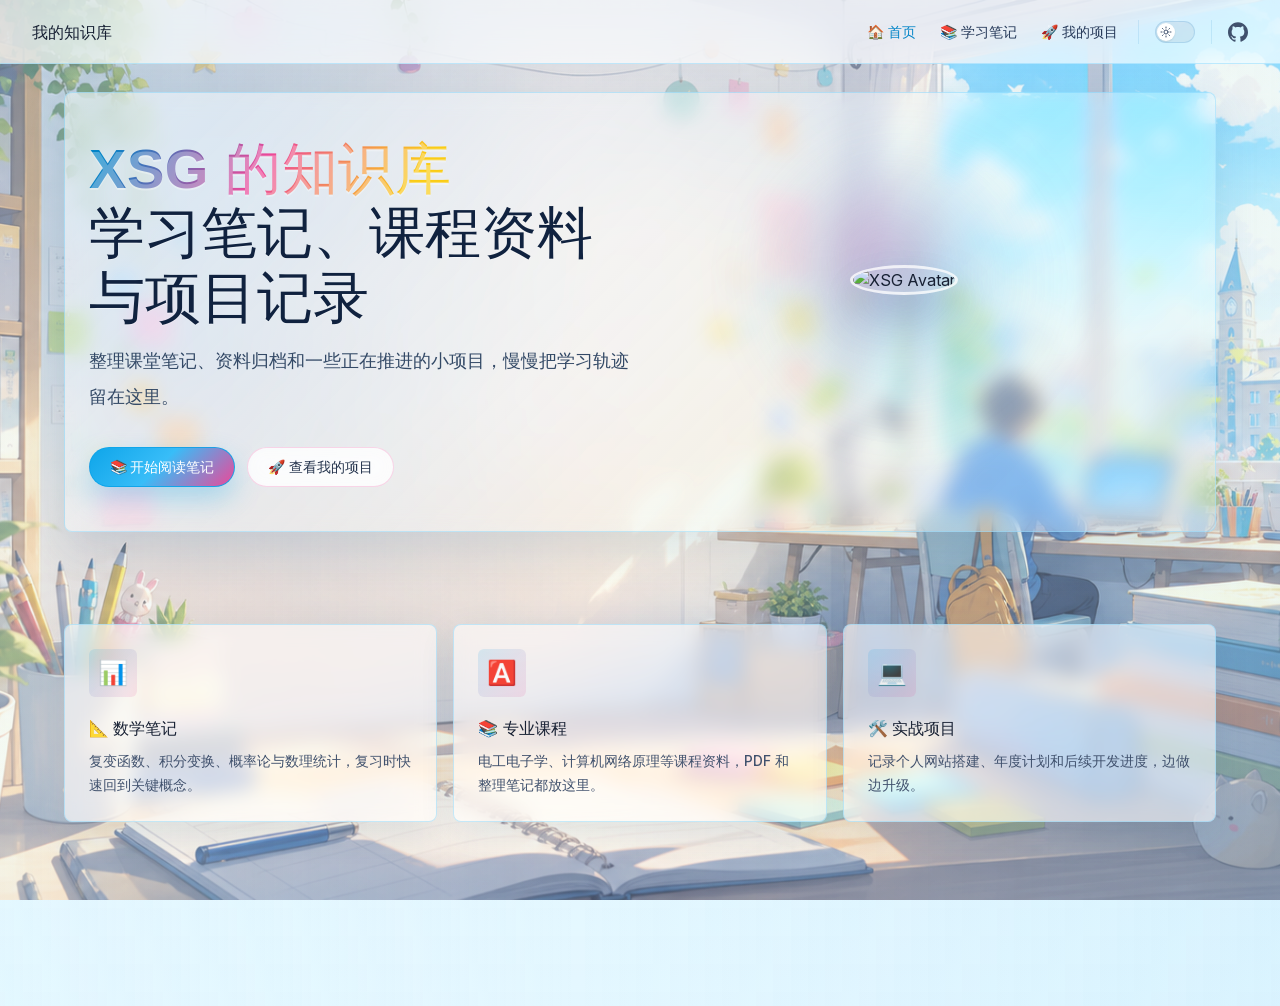
==== commit d3b882ee: "update homepage tagline" ====
--- a/index.html
+++ b/index.html
@@ -13,13 +13,13 @@
     <link rel="preload" href="/assets/inter-roman-latin.Di8DUHzh.woff2" as="font" type="font/woff2" crossorigin="">
     <link rel="modulepreload" href="/assets/chunks/theme.CtlDUOqy.js">
     <link rel="modulepreload" href="/assets/chunks/framework.Dn7Y7LSn.js">
-    <link rel="modulepreload" href="/assets/index.md.DDC-OwY6.lean.js">
+    <link rel="modulepreload" href="/assets/index.md.DW_CSIVt.lean.js">
     <script id="check-dark-mode">(()=>{const e=localStorage.getItem("vitepress-theme-appearance")||"auto",a=window.matchMedia("(prefers-color-scheme: dark)").matches;(!e||e==="auto"?a:e==="dark")&&document.documentElement.classList.add("dark")})();</script>
     <script id="check-mac-os">document.documentElement.classList.toggle("mac",/Mac|iPhone|iPod|iPad/i.test(navigator.platform));</script>
   </head>
   <body>
-    <div id="app"><div class="Layout" data-v-d8b57b2d><!--[--><!--]--><!--[--><span tabindex="-1" data-v-fcbfc0e0></span><a href="#VPContent" class="VPSkipLink visually-hidden" data-v-fcbfc0e0>Skip to content</a><!--]--><!----><header class="VPNav" data-v-d8b57b2d data-v-7ad780c2><div class="VPNavBar" data-v-7ad780c2 data-v-9fd4d1dd><div class="wrapper" data-v-9fd4d1dd><div class="container" data-v-9fd4d1dd><div class="title" data-v-9fd4d1dd><div class="VPNavBarTitle" data-v-9fd4d1dd data-v-9f43907a><a class="title" href="/" data-v-9f43907a><!--[--><!--]--><!----><span data-v-9f43907a>我的知识库</span><!--[--><!--]--></a></div></div><div class="content" data-v-9fd4d1dd><div class="content-body" data-v-9fd4d1dd><!--[--><!--]--><div class="VPNavBarSearch search" data-v-9fd4d1dd><!----></div><nav aria-labelledby="main-nav-aria-label" class="VPNavBarMenu menu" data-v-9fd4d1dd data-v-afb2845e><span id="main-nav-aria-label" class="visually-hidden" data-v-afb2845e> Main Navigation </span><!--[--><!--[--><a class="VPLink link VPNavBarMenuLink active" href="/" tabindex="0" data-v-afb2845e data-v-815115f5><!--[--><span data-v-815115f5>🏠 首页</span><!--]--></a><!--]--><!--[--><a class="VPLink link VPNavBarMenuLink" href="/notes/fb.html" tabindex="0" data-v-afb2845e data-v-815115f5><!--[--><span data-v-815115f5>📚 学习笔记</span><!--]--></a><!--]--><!--[--><a class="VPLink link VPNavBarMenuLink" href="/projects/cet6.html" tabindex="0" data-v-afb2845e data-v-815115f5><!--[--><span data-v-815115f5>🚀 我的项目</span><!--]--></a><!--]--><!--]--></nav><!----><div class="VPNavBarAppearance appearance" data-v-9fd4d1dd data-v-3f90c1a5><button class="VPSwitch VPSwitchAppearance" type="button" role="switch" title aria-checked="false" data-v-3f90c1a5 data-v-be9742d9 data-v-b4ccac88><span class="check" data-v-b4ccac88><span class="icon" data-v-b4ccac88><!--[--><span class="vpi-sun sun" data-v-be9742d9></span><span class="vpi-moon moon" data-v-be9742d9></span><!--]--></span></span></button></div><div class="VPSocialLinks VPNavBarSocialLinks social-links" data-v-9fd4d1dd data-v-ef6192dc data-v-e71e869c><!--[--><a class="VPSocialLink no-icon" href="https://github.com/WtqMyou" aria-label="github" target="_blank" rel="noopener" data-v-e71e869c data-v-60a9a2d3><span class="vpi-social-github"></span></a><!--]--></div><div class="VPFlyout VPNavBarExtra extra" data-v-9fd4d1dd data-v-f953d92f data-v-bfe7971f><button type="button" class="button" aria-haspopup="true" aria-expanded="false" aria-label="extra navigation" data-v-bfe7971f><span class="vpi-more-horizontal icon" data-v-bfe7971f></span></button><div class="menu" data-v-bfe7971f><div class="VPMenu" data-v-bfe7971f data-v-20ed86d6><!----><!--[--><!--[--><!----><div class="group" data-v-f953d92f><div class="item appearance" data-v-f953d92f><p class="label" data-v-f953d92f>Appearance</p><div class="appearance-action" data-v-f953d92f><button class="VPSwitch VPSwitchAppearance" type="button" role="switch" title aria-checked="false" data-v-f953d92f data-v-be9742d9 data-v-b4ccac88><span class="check" data-v-b4ccac88><span class="icon" data-v-b4ccac88><!--[--><span class="vpi-sun sun" data-v-be9742d9></span><span class="vpi-moon moon" data-v-be9742d9></span><!--]--></span></span></button></div></div></div><div class="group" data-v-f953d92f><div class="item social-links" data-v-f953d92f><div class="VPSocialLinks social-links-list" data-v-f953d92f data-v-e71e869c><!--[--><a class="VPSocialLink no-icon" href="https://github.com/WtqMyou" aria-label="github" target="_blank" rel="noopener" data-v-e71e869c data-v-60a9a2d3><span class="vpi-social-github"></span></a><!--]--></div></div></div><!--]--><!--]--></div></div></div><!--[--><!--]--><button type="button" class="VPNavBarHamburger hamburger" aria-label="mobile navigation" aria-expanded="false" aria-controls="VPNavScreen" data-v-9fd4d1dd data-v-6bee1efd><span class="container" data-v-6bee1efd><span class="top" data-v-6bee1efd></span><span class="middle" data-v-6bee1efd></span><span class="bottom" data-v-6bee1efd></span></span></button></div></div></div></div><div class="divider" data-v-9fd4d1dd><div class="divider-line" data-v-9fd4d1dd></div></div></div><!----></header><!----><!----><div class="VPContent is-home" id="VPContent" data-v-d8b57b2d data-v-9a6c75ad><div class="VPHome" data-v-9a6c75ad data-v-e07eaea7><!--[--><!--]--><div class="VPHero has-image VPHomeHero" data-v-e07eaea7 data-v-dd8814ff><div class="container" data-v-dd8814ff><div class="main" data-v-dd8814ff><!--[--><!--]--><!--[--><h1 class="heading" data-v-dd8814ff><span class="name clip" data-v-dd8814ff>XSG 的知识库</span><span class="text" data-v-dd8814ff>学习笔记、课程资料与项目记录</span></h1><p class="tagline" data-v-dd8814ff>把公式、语言、课程资料和代码计划装进一个明亮一点的学习基地。</p><!--]--><!--[--><!--]--><div class="actions" data-v-dd8814ff><!--[--><div class="action" data-v-dd8814ff><a class="VPButton medium brand" href="/notes/fb.html" data-v-dd8814ff data-v-93dc4167>📚 开始阅读笔记</a></div><div class="action" data-v-dd8814ff><a class="VPButton medium alt" href="/projects/cet6.html" data-v-dd8814ff data-v-93dc4167>🚀 查看我的项目</a></div><!--]--></div><!--[--><!--]--></div><div class="image" data-v-dd8814ff><div class="image-container" data-v-dd8814ff><div class="image-bg" data-v-dd8814ff></div><!--[--><!--[--><img class="VPImage image-src" src="https://q1.qlogo.cn/g?b=qq&amp;nk=2747817056&amp;s=640" alt="XSG Avatar" data-v-ab19afbb><!--]--><!--]--></div></div></div></div><!--[--><!--]--><!--[--><!--]--><div class="VPFeatures VPHomeFeatures" data-v-e07eaea7 data-v-b1eea84a><div class="container" data-v-b1eea84a><div class="items" data-v-b1eea84a><!--[--><div class="grid-3 item" data-v-b1eea84a><a class="VPLink link no-icon VPFeature" href="/notes/fb.html" data-v-b1eea84a data-v-bd37d1a2><!--[--><article class="box" data-v-bd37d1a2><div class="icon" data-v-bd37d1a2>📊</div><h2 class="title" data-v-bd37d1a2>📐 数学笔记</h2><p class="details" data-v-bd37d1a2>复变函数、积分变换、概率论与数理统计，复习时快速回到关键概念。</p><!----></article><!--]--></a></div><div class="grid-3 item" data-v-b1eea84a><a class="VPLink link no-icon VPFeature" href="/notes/dgdzx.html" data-v-b1eea84a data-v-bd37d1a2><!--[--><article class="box" data-v-bd37d1a2><div class="icon" data-v-bd37d1a2>🅰️</div><h2 class="title" data-v-bd37d1a2>📚 专业课程</h2><p class="details" data-v-bd37d1a2>电工电子学、计算机网络原理等课程资料，PDF 和整理笔记都放这里。</p><!----></article><!--]--></a></div><div class="grid-3 item" data-v-b1eea84a><a class="VPLink link no-icon VPFeature" href="/projects/website.html" data-v-b1eea84a data-v-bd37d1a2><!--[--><article class="box" data-v-bd37d1a2><div class="icon" data-v-bd37d1a2>💻</div><h2 class="title" data-v-bd37d1a2>🛠️ 实战项目</h2><p class="details" data-v-bd37d1a2>记录个人网站搭建、年度计划和后续开发进度，边做边升级。</p><!----></article><!--]--></a></div><!--]--></div></div></div><!--[--><!--]--><div class="vp-doc container" style="" data-v-e07eaea7 data-v-c141a4bd><!--[--><div style="position:relative;" data-v-e07eaea7><div></div></div><!--]--></div></div></div><!----><!--[--><!--]--></div></div>
-    <script>window.__VP_HASH_MAP__=JSON.parse("{\"api-examples.md\":\"B2o2jFVM\",\"index.md\":\"DDC-OwY6\",\"markdown-examples.md\":\"D4n3IUxq\",\"notes_dgdzx.md\":\"CRIVMUlp\",\"notes_fb.md\":\"D3TNPqY_\",\"notes_gt.md\":\"BufCtqsN\",\"notes_jw.md\":\"wIBGqst9\",\"notes_wc.md\":\"Cvgcdl2J\",\"notes_xy.md\":\"hBB_wuVB\",\"projects_cet6.md\":\"CDxcS1q1\",\"projects_website.md\":\"DrVk7-Pb\"}");window.__VP_SITE_DATA__=JSON.parse("{\"lang\":\"en-US\",\"dir\":\"ltr\",\"title\":\"我的知识库\",\"description\":\"个人学习笔记与项目归档\",\"base\":\"/\",\"head\":[],\"router\":{\"prefetchLinks\":true},\"appearance\":true,\"themeConfig\":{\"nav\":[{\"text\":\"🏠 首页\",\"link\":\"/\"},{\"text\":\"📚 学习笔记\",\"link\":\"/notes/fb\",\"activeMatch\":\"/notes/\"},{\"text\":\"🚀 我的项目\",\"link\":\"/projects/cet6\",\"activeMatch\":\"/projects/\"}],\"sidebar\":{\"/notes/\":[{\"text\":\"数学\",\"collapsed\":false,\"items\":[{\"text\":\"复变函数与积分变换\",\"link\":\"/notes/fb\"},{\"text\":\"概率论与数理统计\",\"link\":\"/notes/gt\"}]},{\"text\":\"外语\",\"items\":[{\"text\":\"西班牙语\",\"link\":\"/notes/xy\"}]},{\"text\":\"专业课程\",\"items\":[{\"text\":\"电工电子学\",\"link\":\"/notes/dgdzx\"},{\"text\":\"计算机网络原理\",\"link\":\"/notes/jw\"},{\"text\":\"误差理论与数据处理\",\"link\":\"/notes/wc\"}]}],\"/projects/\":[{\"text\":\"2026 年度计划\",\"items\":[{\"text\":\"六级备考\",\"link\":\"/projects/cet6\"},{\"text\":\"个人网站搭建\",\"link\":\"/projects/website\"}]}]},\"socialLinks\":[{\"icon\":\"github\",\"link\":\"https://github.com/WtqMyou\"}]},\"locales\":{},\"scrollOffset\":134,\"cleanUrls\":false}");</script>
+    <div id="app"><div class="Layout" data-v-d8b57b2d><!--[--><!--]--><!--[--><span tabindex="-1" data-v-fcbfc0e0></span><a href="#VPContent" class="VPSkipLink visually-hidden" data-v-fcbfc0e0>Skip to content</a><!--]--><!----><header class="VPNav" data-v-d8b57b2d data-v-7ad780c2><div class="VPNavBar" data-v-7ad780c2 data-v-9fd4d1dd><div class="wrapper" data-v-9fd4d1dd><div class="container" data-v-9fd4d1dd><div class="title" data-v-9fd4d1dd><div class="VPNavBarTitle" data-v-9fd4d1dd data-v-9f43907a><a class="title" href="/" data-v-9f43907a><!--[--><!--]--><!----><span data-v-9f43907a>我的知识库</span><!--[--><!--]--></a></div></div><div class="content" data-v-9fd4d1dd><div class="content-body" data-v-9fd4d1dd><!--[--><!--]--><div class="VPNavBarSearch search" data-v-9fd4d1dd><!----></div><nav aria-labelledby="main-nav-aria-label" class="VPNavBarMenu menu" data-v-9fd4d1dd data-v-afb2845e><span id="main-nav-aria-label" class="visually-hidden" data-v-afb2845e> Main Navigation </span><!--[--><!--[--><a class="VPLink link VPNavBarMenuLink active" href="/" tabindex="0" data-v-afb2845e data-v-815115f5><!--[--><span data-v-815115f5>🏠 首页</span><!--]--></a><!--]--><!--[--><a class="VPLink link VPNavBarMenuLink" href="/notes/fb.html" tabindex="0" data-v-afb2845e data-v-815115f5><!--[--><span data-v-815115f5>📚 学习笔记</span><!--]--></a><!--]--><!--[--><a class="VPLink link VPNavBarMenuLink" href="/projects/cet6.html" tabindex="0" data-v-afb2845e data-v-815115f5><!--[--><span data-v-815115f5>🚀 我的项目</span><!--]--></a><!--]--><!--]--></nav><!----><div class="VPNavBarAppearance appearance" data-v-9fd4d1dd data-v-3f90c1a5><button class="VPSwitch VPSwitchAppearance" type="button" role="switch" title aria-checked="false" data-v-3f90c1a5 data-v-be9742d9 data-v-b4ccac88><span class="check" data-v-b4ccac88><span class="icon" data-v-b4ccac88><!--[--><span class="vpi-sun sun" data-v-be9742d9></span><span class="vpi-moon moon" data-v-be9742d9></span><!--]--></span></span></button></div><div class="VPSocialLinks VPNavBarSocialLinks social-links" data-v-9fd4d1dd data-v-ef6192dc data-v-e71e869c><!--[--><a class="VPSocialLink no-icon" href="https://github.com/WtqMyou" aria-label="github" target="_blank" rel="noopener" data-v-e71e869c data-v-60a9a2d3><span class="vpi-social-github"></span></a><!--]--></div><div class="VPFlyout VPNavBarExtra extra" data-v-9fd4d1dd data-v-f953d92f data-v-bfe7971f><button type="button" class="button" aria-haspopup="true" aria-expanded="false" aria-label="extra navigation" data-v-bfe7971f><span class="vpi-more-horizontal icon" data-v-bfe7971f></span></button><div class="menu" data-v-bfe7971f><div class="VPMenu" data-v-bfe7971f data-v-20ed86d6><!----><!--[--><!--[--><!----><div class="group" data-v-f953d92f><div class="item appearance" data-v-f953d92f><p class="label" data-v-f953d92f>Appearance</p><div class="appearance-action" data-v-f953d92f><button class="VPSwitch VPSwitchAppearance" type="button" role="switch" title aria-checked="false" data-v-f953d92f data-v-be9742d9 data-v-b4ccac88><span class="check" data-v-b4ccac88><span class="icon" data-v-b4ccac88><!--[--><span class="vpi-sun sun" data-v-be9742d9></span><span class="vpi-moon moon" data-v-be9742d9></span><!--]--></span></span></button></div></div></div><div class="group" data-v-f953d92f><div class="item social-links" data-v-f953d92f><div class="VPSocialLinks social-links-list" data-v-f953d92f data-v-e71e869c><!--[--><a class="VPSocialLink no-icon" href="https://github.com/WtqMyou" aria-label="github" target="_blank" rel="noopener" data-v-e71e869c data-v-60a9a2d3><span class="vpi-social-github"></span></a><!--]--></div></div></div><!--]--><!--]--></div></div></div><!--[--><!--]--><button type="button" class="VPNavBarHamburger hamburger" aria-label="mobile navigation" aria-expanded="false" aria-controls="VPNavScreen" data-v-9fd4d1dd data-v-6bee1efd><span class="container" data-v-6bee1efd><span class="top" data-v-6bee1efd></span><span class="middle" data-v-6bee1efd></span><span class="bottom" data-v-6bee1efd></span></span></button></div></div></div></div><div class="divider" data-v-9fd4d1dd><div class="divider-line" data-v-9fd4d1dd></div></div></div><!----></header><!----><!----><div class="VPContent is-home" id="VPContent" data-v-d8b57b2d data-v-9a6c75ad><div class="VPHome" data-v-9a6c75ad data-v-e07eaea7><!--[--><!--]--><div class="VPHero has-image VPHomeHero" data-v-e07eaea7 data-v-dd8814ff><div class="container" data-v-dd8814ff><div class="main" data-v-dd8814ff><!--[--><!--]--><!--[--><h1 class="heading" data-v-dd8814ff><span class="name clip" data-v-dd8814ff>XSG 的知识库</span><span class="text" data-v-dd8814ff>学习笔记、课程资料与项目记录</span></h1><p class="tagline" data-v-dd8814ff>整理课堂笔记、资料归档和一些正在推进的小项目，慢慢把学习轨迹留在这里。</p><!--]--><!--[--><!--]--><div class="actions" data-v-dd8814ff><!--[--><div class="action" data-v-dd8814ff><a class="VPButton medium brand" href="/notes/fb.html" data-v-dd8814ff data-v-93dc4167>📚 开始阅读笔记</a></div><div class="action" data-v-dd8814ff><a class="VPButton medium alt" href="/projects/cet6.html" data-v-dd8814ff data-v-93dc4167>🚀 查看我的项目</a></div><!--]--></div><!--[--><!--]--></div><div class="image" data-v-dd8814ff><div class="image-container" data-v-dd8814ff><div class="image-bg" data-v-dd8814ff></div><!--[--><!--[--><img class="VPImage image-src" src="https://q1.qlogo.cn/g?b=qq&amp;nk=2747817056&amp;s=640" alt="XSG Avatar" data-v-ab19afbb><!--]--><!--]--></div></div></div></div><!--[--><!--]--><!--[--><!--]--><div class="VPFeatures VPHomeFeatures" data-v-e07eaea7 data-v-b1eea84a><div class="container" data-v-b1eea84a><div class="items" data-v-b1eea84a><!--[--><div class="grid-3 item" data-v-b1eea84a><a class="VPLink link no-icon VPFeature" href="/notes/fb.html" data-v-b1eea84a data-v-bd37d1a2><!--[--><article class="box" data-v-bd37d1a2><div class="icon" data-v-bd37d1a2>📊</div><h2 class="title" data-v-bd37d1a2>📐 数学笔记</h2><p class="details" data-v-bd37d1a2>复变函数、积分变换、概率论与数理统计，复习时快速回到关键概念。</p><!----></article><!--]--></a></div><div class="grid-3 item" data-v-b1eea84a><a class="VPLink link no-icon VPFeature" href="/notes/dgdzx.html" data-v-b1eea84a data-v-bd37d1a2><!--[--><article class="box" data-v-bd37d1a2><div class="icon" data-v-bd37d1a2>🅰️</div><h2 class="title" data-v-bd37d1a2>📚 专业课程</h2><p class="details" data-v-bd37d1a2>电工电子学、计算机网络原理等课程资料，PDF 和整理笔记都放这里。</p><!----></article><!--]--></a></div><div class="grid-3 item" data-v-b1eea84a><a class="VPLink link no-icon VPFeature" href="/projects/website.html" data-v-b1eea84a data-v-bd37d1a2><!--[--><article class="box" data-v-bd37d1a2><div class="icon" data-v-bd37d1a2>💻</div><h2 class="title" data-v-bd37d1a2>🛠️ 实战项目</h2><p class="details" data-v-bd37d1a2>记录个人网站搭建、年度计划和后续开发进度，边做边升级。</p><!----></article><!--]--></a></div><!--]--></div></div></div><!--[--><!--]--><div class="vp-doc container" style="" data-v-e07eaea7 data-v-c141a4bd><!--[--><div style="position:relative;" data-v-e07eaea7><div></div></div><!--]--></div></div></div><!----><!--[--><!--]--></div></div>
+    <script>window.__VP_HASH_MAP__=JSON.parse("{\"api-examples.md\":\"B2o2jFVM\",\"index.md\":\"DW_CSIVt\",\"markdown-examples.md\":\"D4n3IUxq\",\"notes_dgdzx.md\":\"CRIVMUlp\",\"notes_fb.md\":\"D3TNPqY_\",\"notes_gt.md\":\"BufCtqsN\",\"notes_jw.md\":\"wIBGqst9\",\"notes_wc.md\":\"Cvgcdl2J\",\"notes_xy.md\":\"hBB_wuVB\",\"projects_cet6.md\":\"CDxcS1q1\",\"projects_website.md\":\"DrVk7-Pb\"}");window.__VP_SITE_DATA__=JSON.parse("{\"lang\":\"en-US\",\"dir\":\"ltr\",\"title\":\"我的知识库\",\"description\":\"个人学习笔记与项目归档\",\"base\":\"/\",\"head\":[],\"router\":{\"prefetchLinks\":true},\"appearance\":true,\"themeConfig\":{\"nav\":[{\"text\":\"🏠 首页\",\"link\":\"/\"},{\"text\":\"📚 学习笔记\",\"link\":\"/notes/fb\",\"activeMatch\":\"/notes/\"},{\"text\":\"🚀 我的项目\",\"link\":\"/projects/cet6\",\"activeMatch\":\"/projects/\"}],\"sidebar\":{\"/notes/\":[{\"text\":\"数学\",\"collapsed\":false,\"items\":[{\"text\":\"复变函数与积分变换\",\"link\":\"/notes/fb\"},{\"text\":\"概率论与数理统计\",\"link\":\"/notes/gt\"}]},{\"text\":\"外语\",\"items\":[{\"text\":\"西班牙语\",\"link\":\"/notes/xy\"}]},{\"text\":\"专业课程\",\"items\":[{\"text\":\"电工电子学\",\"link\":\"/notes/dgdzx\"},{\"text\":\"计算机网络原理\",\"link\":\"/notes/jw\"},{\"text\":\"误差理论与数据处理\",\"link\":\"/notes/wc\"}]}],\"/projects/\":[{\"text\":\"2026 年度计划\",\"items\":[{\"text\":\"六级备考\",\"link\":\"/projects/cet6\"},{\"text\":\"个人网站搭建\",\"link\":\"/projects/website\"}]}]},\"socialLinks\":[{\"icon\":\"github\",\"link\":\"https://github.com/WtqMyou\"}]},\"locales\":{},\"scrollOffset\":134,\"cleanUrls\":false}");</script>
     
   </body>
 </html>
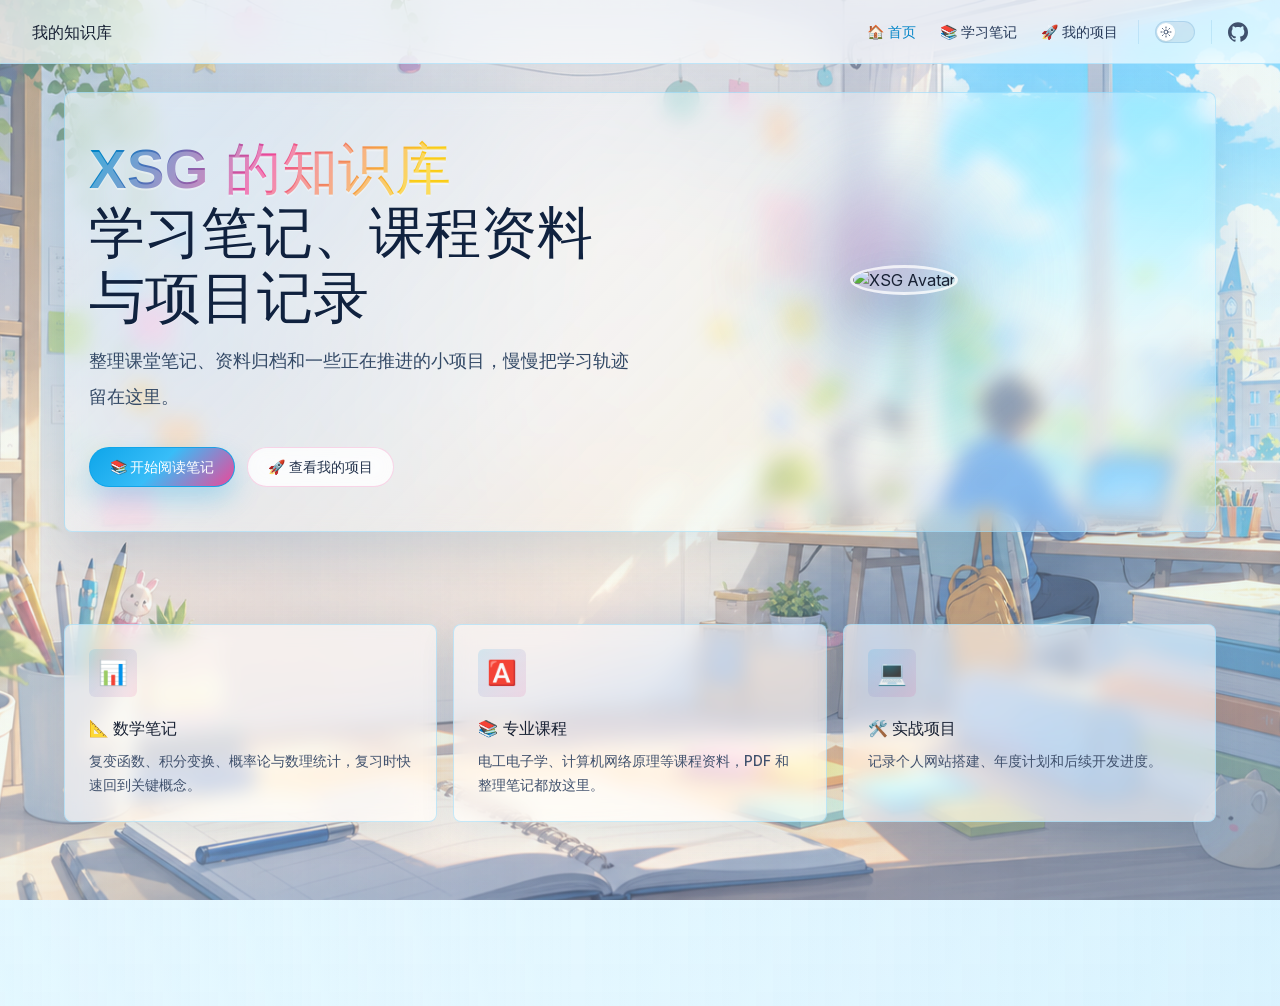
==== commit c47f5e2b: "trim project card text" ====
--- a/index.html
+++ b/index.html
@@ -13,13 +13,13 @@
     <link rel="preload" href="/assets/inter-roman-latin.Di8DUHzh.woff2" as="font" type="font/woff2" crossorigin="">
     <link rel="modulepreload" href="/assets/chunks/theme.CtlDUOqy.js">
     <link rel="modulepreload" href="/assets/chunks/framework.Dn7Y7LSn.js">
-    <link rel="modulepreload" href="/assets/index.md.DW_CSIVt.lean.js">
+    <link rel="modulepreload" href="/assets/index.md.kT8Oog0Q.lean.js">
     <script id="check-dark-mode">(()=>{const e=localStorage.getItem("vitepress-theme-appearance")||"auto",a=window.matchMedia("(prefers-color-scheme: dark)").matches;(!e||e==="auto"?a:e==="dark")&&document.documentElement.classList.add("dark")})();</script>
     <script id="check-mac-os">document.documentElement.classList.toggle("mac",/Mac|iPhone|iPod|iPad/i.test(navigator.platform));</script>
   </head>
   <body>
-    <div id="app"><div class="Layout" data-v-d8b57b2d><!--[--><!--]--><!--[--><span tabindex="-1" data-v-fcbfc0e0></span><a href="#VPContent" class="VPSkipLink visually-hidden" data-v-fcbfc0e0>Skip to content</a><!--]--><!----><header class="VPNav" data-v-d8b57b2d data-v-7ad780c2><div class="VPNavBar" data-v-7ad780c2 data-v-9fd4d1dd><div class="wrapper" data-v-9fd4d1dd><div class="container" data-v-9fd4d1dd><div class="title" data-v-9fd4d1dd><div class="VPNavBarTitle" data-v-9fd4d1dd data-v-9f43907a><a class="title" href="/" data-v-9f43907a><!--[--><!--]--><!----><span data-v-9f43907a>我的知识库</span><!--[--><!--]--></a></div></div><div class="content" data-v-9fd4d1dd><div class="content-body" data-v-9fd4d1dd><!--[--><!--]--><div class="VPNavBarSearch search" data-v-9fd4d1dd><!----></div><nav aria-labelledby="main-nav-aria-label" class="VPNavBarMenu menu" data-v-9fd4d1dd data-v-afb2845e><span id="main-nav-aria-label" class="visually-hidden" data-v-afb2845e> Main Navigation </span><!--[--><!--[--><a class="VPLink link VPNavBarMenuLink active" href="/" tabindex="0" data-v-afb2845e data-v-815115f5><!--[--><span data-v-815115f5>🏠 首页</span><!--]--></a><!--]--><!--[--><a class="VPLink link VPNavBarMenuLink" href="/notes/fb.html" tabindex="0" data-v-afb2845e data-v-815115f5><!--[--><span data-v-815115f5>📚 学习笔记</span><!--]--></a><!--]--><!--[--><a class="VPLink link VPNavBarMenuLink" href="/projects/cet6.html" tabindex="0" data-v-afb2845e data-v-815115f5><!--[--><span data-v-815115f5>🚀 我的项目</span><!--]--></a><!--]--><!--]--></nav><!----><div class="VPNavBarAppearance appearance" data-v-9fd4d1dd data-v-3f90c1a5><button class="VPSwitch VPSwitchAppearance" type="button" role="switch" title aria-checked="false" data-v-3f90c1a5 data-v-be9742d9 data-v-b4ccac88><span class="check" data-v-b4ccac88><span class="icon" data-v-b4ccac88><!--[--><span class="vpi-sun sun" data-v-be9742d9></span><span class="vpi-moon moon" data-v-be9742d9></span><!--]--></span></span></button></div><div class="VPSocialLinks VPNavBarSocialLinks social-links" data-v-9fd4d1dd data-v-ef6192dc data-v-e71e869c><!--[--><a class="VPSocialLink no-icon" href="https://github.com/WtqMyou" aria-label="github" target="_blank" rel="noopener" data-v-e71e869c data-v-60a9a2d3><span class="vpi-social-github"></span></a><!--]--></div><div class="VPFlyout VPNavBarExtra extra" data-v-9fd4d1dd data-v-f953d92f data-v-bfe7971f><button type="button" class="button" aria-haspopup="true" aria-expanded="false" aria-label="extra navigation" data-v-bfe7971f><span class="vpi-more-horizontal icon" data-v-bfe7971f></span></button><div class="menu" data-v-bfe7971f><div class="VPMenu" data-v-bfe7971f data-v-20ed86d6><!----><!--[--><!--[--><!----><div class="group" data-v-f953d92f><div class="item appearance" data-v-f953d92f><p class="label" data-v-f953d92f>Appearance</p><div class="appearance-action" data-v-f953d92f><button class="VPSwitch VPSwitchAppearance" type="button" role="switch" title aria-checked="false" data-v-f953d92f data-v-be9742d9 data-v-b4ccac88><span class="check" data-v-b4ccac88><span class="icon" data-v-b4ccac88><!--[--><span class="vpi-sun sun" data-v-be9742d9></span><span class="vpi-moon moon" data-v-be9742d9></span><!--]--></span></span></button></div></div></div><div class="group" data-v-f953d92f><div class="item social-links" data-v-f953d92f><div class="VPSocialLinks social-links-list" data-v-f953d92f data-v-e71e869c><!--[--><a class="VPSocialLink no-icon" href="https://github.com/WtqMyou" aria-label="github" target="_blank" rel="noopener" data-v-e71e869c data-v-60a9a2d3><span class="vpi-social-github"></span></a><!--]--></div></div></div><!--]--><!--]--></div></div></div><!--[--><!--]--><button type="button" class="VPNavBarHamburger hamburger" aria-label="mobile navigation" aria-expanded="false" aria-controls="VPNavScreen" data-v-9fd4d1dd data-v-6bee1efd><span class="container" data-v-6bee1efd><span class="top" data-v-6bee1efd></span><span class="middle" data-v-6bee1efd></span><span class="bottom" data-v-6bee1efd></span></span></button></div></div></div></div><div class="divider" data-v-9fd4d1dd><div class="divider-line" data-v-9fd4d1dd></div></div></div><!----></header><!----><!----><div class="VPContent is-home" id="VPContent" data-v-d8b57b2d data-v-9a6c75ad><div class="VPHome" data-v-9a6c75ad data-v-e07eaea7><!--[--><!--]--><div class="VPHero has-image VPHomeHero" data-v-e07eaea7 data-v-dd8814ff><div class="container" data-v-dd8814ff><div class="main" data-v-dd8814ff><!--[--><!--]--><!--[--><h1 class="heading" data-v-dd8814ff><span class="name clip" data-v-dd8814ff>XSG 的知识库</span><span class="text" data-v-dd8814ff>学习笔记、课程资料与项目记录</span></h1><p class="tagline" data-v-dd8814ff>整理课堂笔记、资料归档和一些正在推进的小项目，慢慢把学习轨迹留在这里。</p><!--]--><!--[--><!--]--><div class="actions" data-v-dd8814ff><!--[--><div class="action" data-v-dd8814ff><a class="VPButton medium brand" href="/notes/fb.html" data-v-dd8814ff data-v-93dc4167>📚 开始阅读笔记</a></div><div class="action" data-v-dd8814ff><a class="VPButton medium alt" href="/projects/cet6.html" data-v-dd8814ff data-v-93dc4167>🚀 查看我的项目</a></div><!--]--></div><!--[--><!--]--></div><div class="image" data-v-dd8814ff><div class="image-container" data-v-dd8814ff><div class="image-bg" data-v-dd8814ff></div><!--[--><!--[--><img class="VPImage image-src" src="https://q1.qlogo.cn/g?b=qq&amp;nk=2747817056&amp;s=640" alt="XSG Avatar" data-v-ab19afbb><!--]--><!--]--></div></div></div></div><!--[--><!--]--><!--[--><!--]--><div class="VPFeatures VPHomeFeatures" data-v-e07eaea7 data-v-b1eea84a><div class="container" data-v-b1eea84a><div class="items" data-v-b1eea84a><!--[--><div class="grid-3 item" data-v-b1eea84a><a class="VPLink link no-icon VPFeature" href="/notes/fb.html" data-v-b1eea84a data-v-bd37d1a2><!--[--><article class="box" data-v-bd37d1a2><div class="icon" data-v-bd37d1a2>📊</div><h2 class="title" data-v-bd37d1a2>📐 数学笔记</h2><p class="details" data-v-bd37d1a2>复变函数、积分变换、概率论与数理统计，复习时快速回到关键概念。</p><!----></article><!--]--></a></div><div class="grid-3 item" data-v-b1eea84a><a class="VPLink link no-icon VPFeature" href="/notes/dgdzx.html" data-v-b1eea84a data-v-bd37d1a2><!--[--><article class="box" data-v-bd37d1a2><div class="icon" data-v-bd37d1a2>🅰️</div><h2 class="title" data-v-bd37d1a2>📚 专业课程</h2><p class="details" data-v-bd37d1a2>电工电子学、计算机网络原理等课程资料，PDF 和整理笔记都放这里。</p><!----></article><!--]--></a></div><div class="grid-3 item" data-v-b1eea84a><a class="VPLink link no-icon VPFeature" href="/projects/website.html" data-v-b1eea84a data-v-bd37d1a2><!--[--><article class="box" data-v-bd37d1a2><div class="icon" data-v-bd37d1a2>💻</div><h2 class="title" data-v-bd37d1a2>🛠️ 实战项目</h2><p class="details" data-v-bd37d1a2>记录个人网站搭建、年度计划和后续开发进度，边做边升级。</p><!----></article><!--]--></a></div><!--]--></div></div></div><!--[--><!--]--><div class="vp-doc container" style="" data-v-e07eaea7 data-v-c141a4bd><!--[--><div style="position:relative;" data-v-e07eaea7><div></div></div><!--]--></div></div></div><!----><!--[--><!--]--></div></div>
-    <script>window.__VP_HASH_MAP__=JSON.parse("{\"api-examples.md\":\"B2o2jFVM\",\"index.md\":\"DW_CSIVt\",\"markdown-examples.md\":\"D4n3IUxq\",\"notes_dgdzx.md\":\"CRIVMUlp\",\"notes_fb.md\":\"D3TNPqY_\",\"notes_gt.md\":\"BufCtqsN\",\"notes_jw.md\":\"wIBGqst9\",\"notes_wc.md\":\"Cvgcdl2J\",\"notes_xy.md\":\"hBB_wuVB\",\"projects_cet6.md\":\"CDxcS1q1\",\"projects_website.md\":\"DrVk7-Pb\"}");window.__VP_SITE_DATA__=JSON.parse("{\"lang\":\"en-US\",\"dir\":\"ltr\",\"title\":\"我的知识库\",\"description\":\"个人学习笔记与项目归档\",\"base\":\"/\",\"head\":[],\"router\":{\"prefetchLinks\":true},\"appearance\":true,\"themeConfig\":{\"nav\":[{\"text\":\"🏠 首页\",\"link\":\"/\"},{\"text\":\"📚 学习笔记\",\"link\":\"/notes/fb\",\"activeMatch\":\"/notes/\"},{\"text\":\"🚀 我的项目\",\"link\":\"/projects/cet6\",\"activeMatch\":\"/projects/\"}],\"sidebar\":{\"/notes/\":[{\"text\":\"数学\",\"collapsed\":false,\"items\":[{\"text\":\"复变函数与积分变换\",\"link\":\"/notes/fb\"},{\"text\":\"概率论与数理统计\",\"link\":\"/notes/gt\"}]},{\"text\":\"外语\",\"items\":[{\"text\":\"西班牙语\",\"link\":\"/notes/xy\"}]},{\"text\":\"专业课程\",\"items\":[{\"text\":\"电工电子学\",\"link\":\"/notes/dgdzx\"},{\"text\":\"计算机网络原理\",\"link\":\"/notes/jw\"},{\"text\":\"误差理论与数据处理\",\"link\":\"/notes/wc\"}]}],\"/projects/\":[{\"text\":\"2026 年度计划\",\"items\":[{\"text\":\"六级备考\",\"link\":\"/projects/cet6\"},{\"text\":\"个人网站搭建\",\"link\":\"/projects/website\"}]}]},\"socialLinks\":[{\"icon\":\"github\",\"link\":\"https://github.com/WtqMyou\"}]},\"locales\":{},\"scrollOffset\":134,\"cleanUrls\":false}");</script>
+    <div id="app"><div class="Layout" data-v-d8b57b2d><!--[--><!--]--><!--[--><span tabindex="-1" data-v-fcbfc0e0></span><a href="#VPContent" class="VPSkipLink visually-hidden" data-v-fcbfc0e0>Skip to content</a><!--]--><!----><header class="VPNav" data-v-d8b57b2d data-v-7ad780c2><div class="VPNavBar" data-v-7ad780c2 data-v-9fd4d1dd><div class="wrapper" data-v-9fd4d1dd><div class="container" data-v-9fd4d1dd><div class="title" data-v-9fd4d1dd><div class="VPNavBarTitle" data-v-9fd4d1dd data-v-9f43907a><a class="title" href="/" data-v-9f43907a><!--[--><!--]--><!----><span data-v-9f43907a>我的知识库</span><!--[--><!--]--></a></div></div><div class="content" data-v-9fd4d1dd><div class="content-body" data-v-9fd4d1dd><!--[--><!--]--><div class="VPNavBarSearch search" data-v-9fd4d1dd><!----></div><nav aria-labelledby="main-nav-aria-label" class="VPNavBarMenu menu" data-v-9fd4d1dd data-v-afb2845e><span id="main-nav-aria-label" class="visually-hidden" data-v-afb2845e> Main Navigation </span><!--[--><!--[--><a class="VPLink link VPNavBarMenuLink active" href="/" tabindex="0" data-v-afb2845e data-v-815115f5><!--[--><span data-v-815115f5>🏠 首页</span><!--]--></a><!--]--><!--[--><a class="VPLink link VPNavBarMenuLink" href="/notes/fb.html" tabindex="0" data-v-afb2845e data-v-815115f5><!--[--><span data-v-815115f5>📚 学习笔记</span><!--]--></a><!--]--><!--[--><a class="VPLink link VPNavBarMenuLink" href="/projects/cet6.html" tabindex="0" data-v-afb2845e data-v-815115f5><!--[--><span data-v-815115f5>🚀 我的项目</span><!--]--></a><!--]--><!--]--></nav><!----><div class="VPNavBarAppearance appearance" data-v-9fd4d1dd data-v-3f90c1a5><button class="VPSwitch VPSwitchAppearance" type="button" role="switch" title aria-checked="false" data-v-3f90c1a5 data-v-be9742d9 data-v-b4ccac88><span class="check" data-v-b4ccac88><span class="icon" data-v-b4ccac88><!--[--><span class="vpi-sun sun" data-v-be9742d9></span><span class="vpi-moon moon" data-v-be9742d9></span><!--]--></span></span></button></div><div class="VPSocialLinks VPNavBarSocialLinks social-links" data-v-9fd4d1dd data-v-ef6192dc data-v-e71e869c><!--[--><a class="VPSocialLink no-icon" href="https://github.com/WtqMyou" aria-label="github" target="_blank" rel="noopener" data-v-e71e869c data-v-60a9a2d3><span class="vpi-social-github"></span></a><!--]--></div><div class="VPFlyout VPNavBarExtra extra" data-v-9fd4d1dd data-v-f953d92f data-v-bfe7971f><button type="button" class="button" aria-haspopup="true" aria-expanded="false" aria-label="extra navigation" data-v-bfe7971f><span class="vpi-more-horizontal icon" data-v-bfe7971f></span></button><div class="menu" data-v-bfe7971f><div class="VPMenu" data-v-bfe7971f data-v-20ed86d6><!----><!--[--><!--[--><!----><div class="group" data-v-f953d92f><div class="item appearance" data-v-f953d92f><p class="label" data-v-f953d92f>Appearance</p><div class="appearance-action" data-v-f953d92f><button class="VPSwitch VPSwitchAppearance" type="button" role="switch" title aria-checked="false" data-v-f953d92f data-v-be9742d9 data-v-b4ccac88><span class="check" data-v-b4ccac88><span class="icon" data-v-b4ccac88><!--[--><span class="vpi-sun sun" data-v-be9742d9></span><span class="vpi-moon moon" data-v-be9742d9></span><!--]--></span></span></button></div></div></div><div class="group" data-v-f953d92f><div class="item social-links" data-v-f953d92f><div class="VPSocialLinks social-links-list" data-v-f953d92f data-v-e71e869c><!--[--><a class="VPSocialLink no-icon" href="https://github.com/WtqMyou" aria-label="github" target="_blank" rel="noopener" data-v-e71e869c data-v-60a9a2d3><span class="vpi-social-github"></span></a><!--]--></div></div></div><!--]--><!--]--></div></div></div><!--[--><!--]--><button type="button" class="VPNavBarHamburger hamburger" aria-label="mobile navigation" aria-expanded="false" aria-controls="VPNavScreen" data-v-9fd4d1dd data-v-6bee1efd><span class="container" data-v-6bee1efd><span class="top" data-v-6bee1efd></span><span class="middle" data-v-6bee1efd></span><span class="bottom" data-v-6bee1efd></span></span></button></div></div></div></div><div class="divider" data-v-9fd4d1dd><div class="divider-line" data-v-9fd4d1dd></div></div></div><!----></header><!----><!----><div class="VPContent is-home" id="VPContent" data-v-d8b57b2d data-v-9a6c75ad><div class="VPHome" data-v-9a6c75ad data-v-e07eaea7><!--[--><!--]--><div class="VPHero has-image VPHomeHero" data-v-e07eaea7 data-v-dd8814ff><div class="container" data-v-dd8814ff><div class="main" data-v-dd8814ff><!--[--><!--]--><!--[--><h1 class="heading" data-v-dd8814ff><span class="name clip" data-v-dd8814ff>XSG 的知识库</span><span class="text" data-v-dd8814ff>学习笔记、课程资料与项目记录</span></h1><p class="tagline" data-v-dd8814ff>整理课堂笔记、资料归档和一些正在推进的小项目，慢慢把学习轨迹留在这里。</p><!--]--><!--[--><!--]--><div class="actions" data-v-dd8814ff><!--[--><div class="action" data-v-dd8814ff><a class="VPButton medium brand" href="/notes/fb.html" data-v-dd8814ff data-v-93dc4167>📚 开始阅读笔记</a></div><div class="action" data-v-dd8814ff><a class="VPButton medium alt" href="/projects/cet6.html" data-v-dd8814ff data-v-93dc4167>🚀 查看我的项目</a></div><!--]--></div><!--[--><!--]--></div><div class="image" data-v-dd8814ff><div class="image-container" data-v-dd8814ff><div class="image-bg" data-v-dd8814ff></div><!--[--><!--[--><img class="VPImage image-src" src="https://q1.qlogo.cn/g?b=qq&amp;nk=2747817056&amp;s=640" alt="XSG Avatar" data-v-ab19afbb><!--]--><!--]--></div></div></div></div><!--[--><!--]--><!--[--><!--]--><div class="VPFeatures VPHomeFeatures" data-v-e07eaea7 data-v-b1eea84a><div class="container" data-v-b1eea84a><div class="items" data-v-b1eea84a><!--[--><div class="grid-3 item" data-v-b1eea84a><a class="VPLink link no-icon VPFeature" href="/notes/fb.html" data-v-b1eea84a data-v-bd37d1a2><!--[--><article class="box" data-v-bd37d1a2><div class="icon" data-v-bd37d1a2>📊</div><h2 class="title" data-v-bd37d1a2>📐 数学笔记</h2><p class="details" data-v-bd37d1a2>复变函数、积分变换、概率论与数理统计，复习时快速回到关键概念。</p><!----></article><!--]--></a></div><div class="grid-3 item" data-v-b1eea84a><a class="VPLink link no-icon VPFeature" href="/notes/dgdzx.html" data-v-b1eea84a data-v-bd37d1a2><!--[--><article class="box" data-v-bd37d1a2><div class="icon" data-v-bd37d1a2>🅰️</div><h2 class="title" data-v-bd37d1a2>📚 专业课程</h2><p class="details" data-v-bd37d1a2>电工电子学、计算机网络原理等课程资料，PDF 和整理笔记都放这里。</p><!----></article><!--]--></a></div><div class="grid-3 item" data-v-b1eea84a><a class="VPLink link no-icon VPFeature" href="/projects/website.html" data-v-b1eea84a data-v-bd37d1a2><!--[--><article class="box" data-v-bd37d1a2><div class="icon" data-v-bd37d1a2>💻</div><h2 class="title" data-v-bd37d1a2>🛠️ 实战项目</h2><p class="details" data-v-bd37d1a2>记录个人网站搭建、年度计划和后续开发进度。</p><!----></article><!--]--></a></div><!--]--></div></div></div><!--[--><!--]--><div class="vp-doc container" style="" data-v-e07eaea7 data-v-c141a4bd><!--[--><div style="position:relative;" data-v-e07eaea7><div></div></div><!--]--></div></div></div><!----><!--[--><!--]--></div></div>
+    <script>window.__VP_HASH_MAP__=JSON.parse("{\"api-examples.md\":\"B2o2jFVM\",\"index.md\":\"kT8Oog0Q\",\"markdown-examples.md\":\"D4n3IUxq\",\"notes_dgdzx.md\":\"CRIVMUlp\",\"notes_fb.md\":\"D3TNPqY_\",\"notes_gt.md\":\"BufCtqsN\",\"notes_jw.md\":\"wIBGqst9\",\"notes_wc.md\":\"Cvgcdl2J\",\"notes_xy.md\":\"hBB_wuVB\",\"projects_cet6.md\":\"CDxcS1q1\",\"projects_website.md\":\"DrVk7-Pb\"}");window.__VP_SITE_DATA__=JSON.parse("{\"lang\":\"en-US\",\"dir\":\"ltr\",\"title\":\"我的知识库\",\"description\":\"个人学习笔记与项目归档\",\"base\":\"/\",\"head\":[],\"router\":{\"prefetchLinks\":true},\"appearance\":true,\"themeConfig\":{\"nav\":[{\"text\":\"🏠 首页\",\"link\":\"/\"},{\"text\":\"📚 学习笔记\",\"link\":\"/notes/fb\",\"activeMatch\":\"/notes/\"},{\"text\":\"🚀 我的项目\",\"link\":\"/projects/cet6\",\"activeMatch\":\"/projects/\"}],\"sidebar\":{\"/notes/\":[{\"text\":\"数学\",\"collapsed\":false,\"items\":[{\"text\":\"复变函数与积分变换\",\"link\":\"/notes/fb\"},{\"text\":\"概率论与数理统计\",\"link\":\"/notes/gt\"}]},{\"text\":\"外语\",\"items\":[{\"text\":\"西班牙语\",\"link\":\"/notes/xy\"}]},{\"text\":\"专业课程\",\"items\":[{\"text\":\"电工电子学\",\"link\":\"/notes/dgdzx\"},{\"text\":\"计算机网络原理\",\"link\":\"/notes/jw\"},{\"text\":\"误差理论与数据处理\",\"link\":\"/notes/wc\"}]}],\"/projects/\":[{\"text\":\"2026 年度计划\",\"items\":[{\"text\":\"六级备考\",\"link\":\"/projects/cet6\"},{\"text\":\"个人网站搭建\",\"link\":\"/projects/website\"}]}]},\"socialLinks\":[{\"icon\":\"github\",\"link\":\"https://github.com/WtqMyou\"}]},\"locales\":{},\"scrollOffset\":134,\"cleanUrls\":false}");</script>
     
   </body>
 </html>
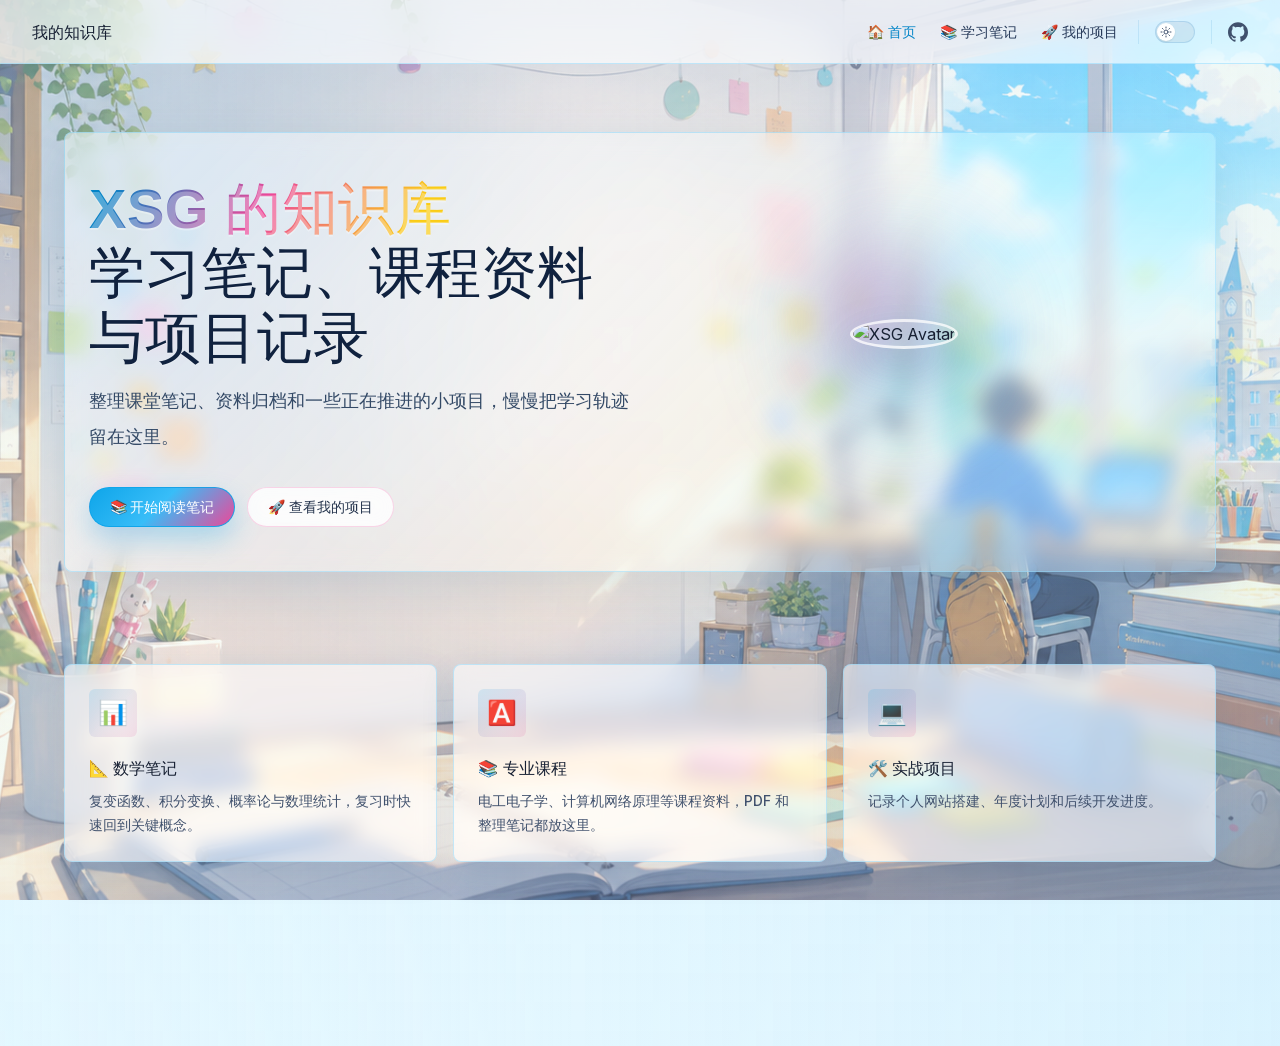
==== commit 5de627b0: "lower homepage hero" ====
--- a/index.html
+++ b/index.html
@@ -6,7 +6,7 @@
     <title>我的知识库</title>
     <meta name="description" content="个人学习笔记与项目归档">
     <meta name="generator" content="VitePress v1.6.4">
-    <link rel="preload stylesheet" href="/assets/style.CQC2pM-d.css" as="style">
+    <link rel="preload stylesheet" href="/assets/style.Clp_EbRX.css" as="style">
     <link rel="preload stylesheet" href="/vp-icons.css" as="style">
     
     <script type="module" src="/assets/app.D9y8DM7D.js"></script>
--- a/assets/style.Clp_EbRX.css
+++ b/assets/style.Clp_EbRX.css
@@ -0,0 +1 @@
+@font-face{font-family:Inter;font-style:normal;font-weight:100 900;font-display:swap;src:url(/assets/inter-roman-cyrillic-ext.BBPuwvHQ.woff2) format("woff2");unicode-range:U+0460-052F,U+1C80-1C88,U+20B4,U+2DE0-2DFF,U+A640-A69F,U+FE2E-FE2F}@font-face{font-family:Inter;font-style:normal;font-weight:100 900;font-display:swap;src:url(/assets/inter-roman-cyrillic.C5lxZ8CY.woff2) format("woff2");unicode-range:U+0301,U+0400-045F,U+0490-0491,U+04B0-04B1,U+2116}@font-face{font-family:Inter;font-style:normal;font-weight:100 900;font-display:swap;src:url(/assets/inter-roman-greek-ext.CqjqNYQ-.woff2) format("woff2");unicode-range:U+1F00-1FFF}@font-face{font-family:Inter;font-style:normal;font-weight:100 900;font-display:swap;src:url(/assets/inter-roman-greek.BBVDIX6e.woff2) format("woff2");unicode-range:U+0370-0377,U+037A-037F,U+0384-038A,U+038C,U+038E-03A1,U+03A3-03FF}@font-face{font-family:Inter;font-style:normal;font-weight:100 900;font-display:swap;src:url(/assets/inter-roman-vietnamese.BjW4sHH5.woff2) format("woff2");unicode-range:U+0102-0103,U+0110-0111,U+0128-0129,U+0168-0169,U+01A0-01A1,U+01AF-01B0,U+0300-0301,U+0303-0304,U+0308-0309,U+0323,U+0329,U+1EA0-1EF9,U+20AB}@font-face{font-family:Inter;font-style:normal;font-weight:100 900;font-display:swap;src:url(/assets/inter-roman-latin-ext.4ZJIpNVo.woff2) format("woff2");unicode-range:U+0100-02AF,U+0304,U+0308,U+0329,U+1E00-1E9F,U+1EF2-1EFF,U+2020,U+20A0-20AB,U+20AD-20C0,U+2113,U+2C60-2C7F,U+A720-A7FF}@font-face{font-family:Inter;font-style:normal;font-weight:100 900;font-display:swap;src:url(/assets/inter-roman-latin.Di8DUHzh.woff2) format("woff2");unicode-range:U+0000-00FF,U+0131,U+0152-0153,U+02BB-02BC,U+02C6,U+02DA,U+02DC,U+0304,U+0308,U+0329,U+2000-206F,U+2074,U+20AC,U+2122,U+2191,U+2193,U+2212,U+2215,U+FEFF,U+FFFD}@font-face{font-family:Inter;font-style:italic;font-weight:100 900;font-display:swap;src:url(/assets/inter-italic-cyrillic-ext.r48I6akx.woff2) format("woff2");unicode-range:U+0460-052F,U+1C80-1C88,U+20B4,U+2DE0-2DFF,U+A640-A69F,U+FE2E-FE2F}@font-face{font-family:Inter;font-style:italic;font-weight:100 900;font-display:swap;src:url(/assets/inter-italic-cyrillic.By2_1cv3.woff2) format("woff2");unicode-range:U+0301,U+0400-045F,U+0490-0491,U+04B0-04B1,U+2116}@font-face{font-family:Inter;font-style:italic;font-weight:100 900;font-display:swap;src:url(/assets/inter-italic-greek-ext.1u6EdAuj.woff2) format("woff2");unicode-range:U+1F00-1FFF}@font-face{font-family:Inter;font-style:italic;font-weight:100 900;font-display:swap;src:url(/assets/inter-italic-greek.DJ8dCoTZ.woff2) format("woff2");unicode-range:U+0370-0377,U+037A-037F,U+0384-038A,U+038C,U+038E-03A1,U+03A3-03FF}@font-face{font-family:Inter;font-style:italic;font-weight:100 900;font-display:swap;src:url(/assets/inter-italic-vietnamese.BSbpV94h.woff2) format("woff2");unicode-range:U+0102-0103,U+0110-0111,U+0128-0129,U+0168-0169,U+01A0-01A1,U+01AF-01B0,U+0300-0301,U+0303-0304,U+0308-0309,U+0323,U+0329,U+1EA0-1EF9,U+20AB}@font-face{font-family:Inter;font-style:italic;font-weight:100 900;font-display:swap;src:url(/assets/inter-italic-latin-ext.CN1xVJS-.woff2) format("woff2");unicode-range:U+0100-02AF,U+0304,U+0308,U+0329,U+1E00-1E9F,U+1EF2-1EFF,U+2020,U+20A0-20AB,U+20AD-20C0,U+2113,U+2C60-2C7F,U+A720-A7FF}@font-face{font-family:Inter;font-style:italic;font-weight:100 900;font-display:swap;src:url(/assets/inter-italic-latin.C2AdPX0b.woff2) format("woff2");unicode-range:U+0000-00FF,U+0131,U+0152-0153,U+02BB-02BC,U+02C6,U+02DA,U+02DC,U+0304,U+0308,U+0329,U+2000-206F,U+2074,U+20AC,U+2122,U+2191,U+2193,U+2212,U+2215,U+FEFF,U+FFFD}@font-face{font-family:Punctuation SC;font-weight:400;src:local("PingFang SC Regular"),local("Noto Sans CJK SC"),local("Microsoft YaHei");unicode-range:U+201C,U+201D,U+2018,U+2019,U+2E3A,U+2014,U+2013,U+2026,U+00B7,U+007E,U+002F}@font-face{font-family:Punctuation SC;font-weight:500;src:local("PingFang SC Medium"),local("Noto Sans CJK SC"),local("Microsoft YaHei");unicode-range:U+201C,U+201D,U+2018,U+2019,U+2E3A,U+2014,U+2013,U+2026,U+00B7,U+007E,U+002F}@font-face{font-family:Punctuation SC;font-weight:600;src:local("PingFang SC Semibold"),local("Noto Sans CJK SC Bold"),local("Microsoft YaHei Bold");unicode-range:U+201C,U+201D,U+2018,U+2019,U+2E3A,U+2014,U+2013,U+2026,U+00B7,U+007E,U+002F}@font-face{font-family:Punctuation SC;font-weight:700;src:local("PingFang SC Semibold"),local("Noto Sans CJK SC Bold"),local("Microsoft YaHei Bold");unicode-range:U+201C,U+201D,U+2018,U+2019,U+2E3A,U+2014,U+2013,U+2026,U+00B7,U+007E,U+002F}:root{--vp-c-white: #ffffff;--vp-c-black: #000000;--vp-c-neutral: var(--vp-c-black);--vp-c-neutral-inverse: var(--vp-c-white)}.dark{--vp-c-neutral: var(--vp-c-white);--vp-c-neutral-inverse: var(--vp-c-black)}:root{--vp-c-gray-1: #dddde3;--vp-c-gray-2: #e4e4e9;--vp-c-gray-3: #ebebef;--vp-c-gray-soft: rgba(142, 150, 170, .14);--vp-c-indigo-1: #3451b2;--vp-c-indigo-2: #3a5ccc;--vp-c-indigo-3: #5672cd;--vp-c-indigo-soft: rgba(100, 108, 255, .14);--vp-c-purple-1: #6f42c1;--vp-c-purple-2: #7e4cc9;--vp-c-purple-3: #8e5cd9;--vp-c-purple-soft: rgba(159, 122, 234, .14);--vp-c-green-1: #18794e;--vp-c-green-2: #299764;--vp-c-green-3: #30a46c;--vp-c-green-soft: rgba(16, 185, 129, .14);--vp-c-yellow-1: #915930;--vp-c-yellow-2: #946300;--vp-c-yellow-3: #9f6a00;--vp-c-yellow-soft: rgba(234, 179, 8, .14);--vp-c-red-1: #b8272c;--vp-c-red-2: #d5393e;--vp-c-red-3: #e0575b;--vp-c-red-soft: rgba(244, 63, 94, .14);--vp-c-sponsor: #db2777}.dark{--vp-c-gray-1: #515c67;--vp-c-gray-2: #414853;--vp-c-gray-3: #32363f;--vp-c-gray-soft: rgba(101, 117, 133, .16);--vp-c-indigo-1: #a8b1ff;--vp-c-indigo-2: #5c73e7;--vp-c-indigo-3: #3e63dd;--vp-c-indigo-soft: rgba(100, 108, 255, .16);--vp-c-purple-1: #c8abfa;--vp-c-purple-2: #a879e6;--vp-c-purple-3: #8e5cd9;--vp-c-purple-soft: rgba(159, 122, 234, .16);--vp-c-green-1: #3dd68c;--vp-c-green-2: #30a46c;--vp-c-green-3: #298459;--vp-c-green-soft: rgba(16, 185, 129, .16);--vp-c-yellow-1: #f9b44e;--vp-c-yellow-2: #da8b17;--vp-c-yellow-3: #a46a0a;--vp-c-yellow-soft: rgba(234, 179, 8, .16);--vp-c-red-1: #f66f81;--vp-c-red-2: #f14158;--vp-c-red-3: #b62a3c;--vp-c-red-soft: rgba(244, 63, 94, .16)}:root{--vp-c-bg: #ffffff;--vp-c-bg-alt: #f6f6f7;--vp-c-bg-elv: #ffffff;--vp-c-bg-soft: #f6f6f7}.dark{--vp-c-bg: #1b1b1f;--vp-c-bg-alt: #161618;--vp-c-bg-elv: #202127;--vp-c-bg-soft: #202127}:root{--vp-c-border: #c2c2c4;--vp-c-divider: #e2e2e3;--vp-c-gutter: #e2e2e3}.dark{--vp-c-border: #3c3f44;--vp-c-divider: #2e2e32;--vp-c-gutter: #000000}:root{--vp-c-text-1: #3c3c43;--vp-c-text-2: #67676c;--vp-c-text-3: #929295}.dark{--vp-c-text-1: #dfdfd6;--vp-c-text-2: #98989f;--vp-c-text-3: #6a6a71}:root{--vp-c-default-1: var(--vp-c-gray-1);--vp-c-default-2: var(--vp-c-gray-2);--vp-c-default-3: var(--vp-c-gray-3);--vp-c-default-soft: var(--vp-c-gray-soft);--vp-c-brand-1: var(--vp-c-indigo-1);--vp-c-brand-2: var(--vp-c-indigo-2);--vp-c-brand-3: var(--vp-c-indigo-3);--vp-c-brand-soft: var(--vp-c-indigo-soft);--vp-c-brand: var(--vp-c-brand-1);--vp-c-tip-1: var(--vp-c-brand-1);--vp-c-tip-2: var(--vp-c-brand-2);--vp-c-tip-3: var(--vp-c-brand-3);--vp-c-tip-soft: var(--vp-c-brand-soft);--vp-c-note-1: var(--vp-c-brand-1);--vp-c-note-2: var(--vp-c-brand-2);--vp-c-note-3: var(--vp-c-brand-3);--vp-c-note-soft: var(--vp-c-brand-soft);--vp-c-success-1: var(--vp-c-green-1);--vp-c-success-2: var(--vp-c-green-2);--vp-c-success-3: var(--vp-c-green-3);--vp-c-success-soft: var(--vp-c-green-soft);--vp-c-important-1: var(--vp-c-purple-1);--vp-c-important-2: var(--vp-c-purple-2);--vp-c-important-3: var(--vp-c-purple-3);--vp-c-important-soft: var(--vp-c-purple-soft);--vp-c-warning-1: var(--vp-c-yellow-1);--vp-c-warning-2: var(--vp-c-yellow-2);--vp-c-warning-3: var(--vp-c-yellow-3);--vp-c-warning-soft: var(--vp-c-yellow-soft);--vp-c-danger-1: var(--vp-c-red-1);--vp-c-danger-2: var(--vp-c-red-2);--vp-c-danger-3: var(--vp-c-red-3);--vp-c-danger-soft: var(--vp-c-red-soft);--vp-c-caution-1: var(--vp-c-red-1);--vp-c-caution-2: var(--vp-c-red-2);--vp-c-caution-3: var(--vp-c-red-3);--vp-c-caution-soft: var(--vp-c-red-soft)}:root{--vp-font-family-base: "Inter", ui-sans-serif, system-ui, sans-serif, "Apple Color Emoji", "Segoe UI Emoji", "Segoe UI Symbol", "Noto Color Emoji";--vp-font-family-mono: ui-monospace, "Menlo", "Monaco", "Consolas", "Liberation Mono", "Courier New", monospace;font-optical-sizing:auto}:root:where(:lang(zh)){--vp-font-family-base: "Punctuation SC", "Inter", ui-sans-serif, system-ui, sans-serif, "Apple Color Emoji", "Segoe UI Emoji", "Segoe UI Symbol", "Noto Color Emoji"}:root{--vp-shadow-1: 0 1px 2px rgba(0, 0, 0, .04), 0 1px 2px rgba(0, 0, 0, .06);--vp-shadow-2: 0 3px 12px rgba(0, 0, 0, .07), 0 1px 4px rgba(0, 0, 0, .07);--vp-shadow-3: 0 12px 32px rgba(0, 0, 0, .1), 0 2px 6px rgba(0, 0, 0, .08);--vp-shadow-4: 0 14px 44px rgba(0, 0, 0, .12), 0 3px 9px rgba(0, 0, 0, .12);--vp-shadow-5: 0 18px 56px rgba(0, 0, 0, .16), 0 4px 12px rgba(0, 0, 0, .16)}:root{--vp-z-index-footer: 10;--vp-z-index-local-nav: 20;--vp-z-index-nav: 30;--vp-z-index-layout-top: 40;--vp-z-index-backdrop: 50;--vp-z-index-sidebar: 60}@media (min-width: 960px){:root{--vp-z-index-sidebar: 25}}:root{--vp-layout-max-width: 1440px}:root{--vp-header-anchor-symbol: "#"}:root{--vp-code-line-height: 1.7;--vp-code-font-size: .875em;--vp-code-color: var(--vp-c-brand-1);--vp-code-link-color: var(--vp-c-brand-1);--vp-code-link-hover-color: var(--vp-c-brand-2);--vp-code-bg: var(--vp-c-default-soft);--vp-code-block-color: var(--vp-c-text-2);--vp-code-block-bg: var(--vp-c-bg-alt);--vp-code-block-divider-color: var(--vp-c-gutter);--vp-code-lang-color: var(--vp-c-text-3);--vp-code-line-highlight-color: var(--vp-c-default-soft);--vp-code-line-number-color: var(--vp-c-text-3);--vp-code-line-diff-add-color: var(--vp-c-success-soft);--vp-code-line-diff-add-symbol-color: var(--vp-c-success-1);--vp-code-line-diff-remove-color: var(--vp-c-danger-soft);--vp-code-line-diff-remove-symbol-color: var(--vp-c-danger-1);--vp-code-line-warning-color: var(--vp-c-warning-soft);--vp-code-line-error-color: var(--vp-c-danger-soft);--vp-code-copy-code-border-color: var(--vp-c-divider);--vp-code-copy-code-bg: var(--vp-c-bg-soft);--vp-code-copy-code-hover-border-color: var(--vp-c-divider);--vp-code-copy-code-hover-bg: var(--vp-c-bg);--vp-code-copy-code-active-text: var(--vp-c-text-2);--vp-code-copy-copied-text-content: "Copied";--vp-code-tab-divider: var(--vp-code-block-divider-color);--vp-code-tab-text-color: var(--vp-c-text-2);--vp-code-tab-bg: var(--vp-code-block-bg);--vp-code-tab-hover-text-color: var(--vp-c-text-1);--vp-code-tab-active-text-color: var(--vp-c-text-1);--vp-code-tab-active-bar-color: var(--vp-c-brand-1)}:lang(es),:lang(pt){--vp-code-copy-copied-text-content: "Copiado"}:lang(fa){--vp-code-copy-copied-text-content: "کپی شد"}:lang(ko){--vp-code-copy-copied-text-content: "복사됨"}:lang(ru){--vp-code-copy-copied-text-content: "Скопировано"}:lang(zh){--vp-code-copy-copied-text-content: "已复制"}:root{--vp-button-brand-border: transparent;--vp-button-brand-text: var(--vp-c-white);--vp-button-brand-bg: var(--vp-c-brand-3);--vp-button-brand-hover-border: transparent;--vp-button-brand-hover-text: var(--vp-c-white);--vp-button-brand-hover-bg: var(--vp-c-brand-2);--vp-button-brand-active-border: transparent;--vp-button-brand-active-text: var(--vp-c-white);--vp-button-brand-active-bg: var(--vp-c-brand-1);--vp-button-alt-border: transparent;--vp-button-alt-text: var(--vp-c-text-1);--vp-button-alt-bg: var(--vp-c-default-3);--vp-button-alt-hover-border: transparent;--vp-button-alt-hover-text: var(--vp-c-text-1);--vp-button-alt-hover-bg: var(--vp-c-default-2);--vp-button-alt-active-border: transparent;--vp-button-alt-active-text: var(--vp-c-text-1);--vp-button-alt-active-bg: var(--vp-c-default-1);--vp-button-sponsor-border: var(--vp-c-text-2);--vp-button-sponsor-text: var(--vp-c-text-2);--vp-button-sponsor-bg: transparent;--vp-button-sponsor-hover-border: var(--vp-c-sponsor);--vp-button-sponsor-hover-text: var(--vp-c-sponsor);--vp-button-sponsor-hover-bg: transparent;--vp-button-sponsor-active-border: var(--vp-c-sponsor);--vp-button-sponsor-active-text: var(--vp-c-sponsor);--vp-button-sponsor-active-bg: transparent}:root{--vp-custom-block-font-size: 14px;--vp-custom-block-code-font-size: 13px;--vp-custom-block-info-border: transparent;--vp-custom-block-info-text: var(--vp-c-text-1);--vp-custom-block-info-bg: var(--vp-c-default-soft);--vp-custom-block-info-code-bg: var(--vp-c-default-soft);--vp-custom-block-note-border: transparent;--vp-custom-block-note-text: var(--vp-c-text-1);--vp-custom-block-note-bg: var(--vp-c-default-soft);--vp-custom-block-note-code-bg: var(--vp-c-default-soft);--vp-custom-block-tip-border: transparent;--vp-custom-block-tip-text: var(--vp-c-text-1);--vp-custom-block-tip-bg: var(--vp-c-tip-soft);--vp-custom-block-tip-code-bg: var(--vp-c-tip-soft);--vp-custom-block-important-border: transparent;--vp-custom-block-important-text: var(--vp-c-text-1);--vp-custom-block-important-bg: var(--vp-c-important-soft);--vp-custom-block-important-code-bg: var(--vp-c-important-soft);--vp-custom-block-warning-border: transparent;--vp-custom-block-warning-text: var(--vp-c-text-1);--vp-custom-block-warning-bg: var(--vp-c-warning-soft);--vp-custom-block-warning-code-bg: var(--vp-c-warning-soft);--vp-custom-block-danger-border: transparent;--vp-custom-block-danger-text: var(--vp-c-text-1);--vp-custom-block-danger-bg: var(--vp-c-danger-soft);--vp-custom-block-danger-code-bg: var(--vp-c-danger-soft);--vp-custom-block-caution-border: transparent;--vp-custom-block-caution-text: var(--vp-c-text-1);--vp-custom-block-caution-bg: var(--vp-c-caution-soft);--vp-custom-block-caution-code-bg: var(--vp-c-caution-soft);--vp-custom-block-details-border: var(--vp-custom-block-info-border);--vp-custom-block-details-text: var(--vp-custom-block-info-text);--vp-custom-block-details-bg: var(--vp-custom-block-info-bg);--vp-custom-block-details-code-bg: var(--vp-custom-block-info-code-bg)}:root{--vp-input-border-color: var(--vp-c-border);--vp-input-bg-color: var(--vp-c-bg-alt);--vp-input-switch-bg-color: var(--vp-c-default-soft)}:root{--vp-nav-height: 64px;--vp-nav-bg-color: var(--vp-c-bg);--vp-nav-screen-bg-color: var(--vp-c-bg);--vp-nav-logo-height: 24px}.hide-nav{--vp-nav-height: 0px}.hide-nav .VPSidebar{--vp-nav-height: 22px}:root{--vp-local-nav-bg-color: var(--vp-c-bg)}:root{--vp-sidebar-width: 272px;--vp-sidebar-bg-color: var(--vp-c-bg-alt)}:root{--vp-backdrop-bg-color: rgba(0, 0, 0, .6)}:root{--vp-home-hero-name-color: var(--vp-c-brand-1);--vp-home-hero-name-background: transparent;--vp-home-hero-image-background-image: none;--vp-home-hero-image-filter: none}:root{--vp-badge-info-border: transparent;--vp-badge-info-text: var(--vp-c-text-2);--vp-badge-info-bg: var(--vp-c-default-soft);--vp-badge-tip-border: transparent;--vp-badge-tip-text: var(--vp-c-tip-1);--vp-badge-tip-bg: var(--vp-c-tip-soft);--vp-badge-warning-border: transparent;--vp-badge-warning-text: var(--vp-c-warning-1);--vp-badge-warning-bg: var(--vp-c-warning-soft);--vp-badge-danger-border: transparent;--vp-badge-danger-text: var(--vp-c-danger-1);--vp-badge-danger-bg: var(--vp-c-danger-soft)}:root{--vp-carbon-ads-text-color: var(--vp-c-text-1);--vp-carbon-ads-poweredby-color: var(--vp-c-text-2);--vp-carbon-ads-bg-color: var(--vp-c-bg-soft);--vp-carbon-ads-hover-text-color: var(--vp-c-brand-1);--vp-carbon-ads-hover-poweredby-color: var(--vp-c-text-1)}:root{--vp-local-search-bg: var(--vp-c-bg);--vp-local-search-result-bg: var(--vp-c-bg);--vp-local-search-result-border: var(--vp-c-divider);--vp-local-search-result-selected-bg: var(--vp-c-bg);--vp-local-search-result-selected-border: var(--vp-c-brand-1);--vp-local-search-highlight-bg: var(--vp-c-brand-1);--vp-local-search-highlight-text: var(--vp-c-neutral-inverse)}@media (prefers-reduced-motion: reduce){*,:before,:after{animation-delay:-1ms!important;animation-duration:1ms!important;animation-iteration-count:1!important;background-attachment:initial!important;scroll-behavior:auto!important;transition-duration:0s!important;transition-delay:0s!important}}*,:before,:after{box-sizing:border-box}html{line-height:1.4;font-size:16px;-webkit-text-size-adjust:100%}html.dark{color-scheme:dark}body{margin:0;width:100%;min-width:320px;min-height:100vh;line-height:24px;font-family:var(--vp-font-family-base);font-size:16px;font-weight:400;color:var(--vp-c-text-1);background-color:var(--vp-c-bg);font-synthesis:style;text-rendering:optimizeLegibility;-webkit-font-smoothing:antialiased;-moz-osx-font-smoothing:grayscale}main{display:block}h1,h2,h3,h4,h5,h6{margin:0;line-height:24px;font-size:16px;font-weight:400}p{margin:0}strong,b{font-weight:600}a,area,button,[role=button],input,label,select,summary,textarea{touch-action:manipulation}a{color:inherit;text-decoration:inherit}ol,ul{list-style:none;margin:0;padding:0}blockquote{margin:0}pre,code,kbd,samp{font-family:var(--vp-font-family-mono)}img,svg,video,canvas,audio,iframe,embed,object{display:block}figure{margin:0}img,video{max-width:100%;height:auto}button,input,optgroup,select,textarea{border:0;padding:0;line-height:inherit;color:inherit}button{padding:0;font-family:inherit;background-color:transparent;background-image:none}button:enabled,[role=button]:enabled{cursor:pointer}button:focus,button:focus-visible{outline:1px dotted;outline:4px auto -webkit-focus-ring-color}button:focus:not(:focus-visible){outline:none!important}input:focus,textarea:focus,select:focus{outline:none}table{border-collapse:collapse}input{background-color:transparent}input:-ms-input-placeholder,textarea:-ms-input-placeholder{color:var(--vp-c-text-3)}input::-ms-input-placeholder,textarea::-ms-input-placeholder{color:var(--vp-c-text-3)}input::placeholder,textarea::placeholder{color:var(--vp-c-text-3)}input::-webkit-outer-spin-button,input::-webkit-inner-spin-button{-webkit-appearance:none;margin:0}input[type=number]{-moz-appearance:textfield}textarea{resize:vertical}select{-webkit-appearance:none}fieldset{margin:0;padding:0}h1,h2,h3,h4,h5,h6,li,p{overflow-wrap:break-word}vite-error-overlay{z-index:9999}mjx-container{overflow-x:auto}mjx-container>svg{display:inline-block;margin:auto}[class^=vpi-],[class*=" vpi-"],.vp-icon{width:1em;height:1em}[class^=vpi-].bg,[class*=" vpi-"].bg,.vp-icon.bg{background-size:100% 100%;background-color:transparent}[class^=vpi-]:not(.bg),[class*=" vpi-"]:not(.bg),.vp-icon:not(.bg){-webkit-mask:var(--icon) no-repeat;mask:var(--icon) no-repeat;-webkit-mask-size:100% 100%;mask-size:100% 100%;background-color:currentColor;color:inherit}.vpi-align-left{--icon: url("data:image/svg+xml,%3Csvg xmlns='http://www.w3.org/2000/svg' fill='none' stroke='currentColor' stroke-linecap='round' stroke-linejoin='round' stroke-width='2' viewBox='0 0 24 24'%3E%3Cpath d='M21 6H3M15 12H3M17 18H3'/%3E%3C/svg%3E")}.vpi-arrow-right,.vpi-arrow-down,.vpi-arrow-left,.vpi-arrow-up{--icon: url("data:image/svg+xml,%3Csvg xmlns='http://www.w3.org/2000/svg' fill='none' stroke='currentColor' stroke-linecap='round' stroke-linejoin='round' stroke-width='2' viewBox='0 0 24 24'%3E%3Cpath d='M5 12h14M12 5l7 7-7 7'/%3E%3C/svg%3E")}.vpi-chevron-right,.vpi-chevron-down,.vpi-chevron-left,.vpi-chevron-up{--icon: url("data:image/svg+xml,%3Csvg xmlns='http://www.w3.org/2000/svg' fill='none' stroke='currentColor' stroke-linecap='round' stroke-linejoin='round' stroke-width='2' viewBox='0 0 24 24'%3E%3Cpath d='m9 18 6-6-6-6'/%3E%3C/svg%3E")}.vpi-chevron-down,.vpi-arrow-down{transform:rotate(90deg)}.vpi-chevron-left,.vpi-arrow-left{transform:rotate(180deg)}.vpi-chevron-up,.vpi-arrow-up{transform:rotate(-90deg)}.vpi-square-pen{--icon: url("data:image/svg+xml,%3Csvg xmlns='http://www.w3.org/2000/svg' fill='none' stroke='currentColor' stroke-linecap='round' stroke-linejoin='round' stroke-width='2' viewBox='0 0 24 24'%3E%3Cpath d='M12 3H5a2 2 0 0 0-2 2v14a2 2 0 0 0 2 2h14a2 2 0 0 0 2-2v-7'/%3E%3Cpath d='M18.375 2.625a2.121 2.121 0 1 1 3 3L12 15l-4 1 1-4Z'/%3E%3C/svg%3E")}.vpi-plus{--icon: url("data:image/svg+xml,%3Csvg xmlns='http://www.w3.org/2000/svg' fill='none' stroke='currentColor' stroke-linecap='round' stroke-linejoin='round' stroke-width='2' viewBox='0 0 24 24'%3E%3Cpath d='M5 12h14M12 5v14'/%3E%3C/svg%3E")}.vpi-sun{--icon: url("data:image/svg+xml,%3Csvg xmlns='http://www.w3.org/2000/svg' fill='none' stroke='currentColor' stroke-linecap='round' stroke-linejoin='round' stroke-width='2' viewBox='0 0 24 24'%3E%3Ccircle cx='12' cy='12' r='4'/%3E%3Cpath d='M12 2v2M12 20v2M4.93 4.93l1.41 1.41M17.66 17.66l1.41 1.41M2 12h2M20 12h2M6.34 17.66l-1.41 1.41M19.07 4.93l-1.41 1.41'/%3E%3C/svg%3E")}.vpi-moon{--icon: url("data:image/svg+xml,%3Csvg xmlns='http://www.w3.org/2000/svg' fill='none' stroke='currentColor' stroke-linecap='round' stroke-linejoin='round' stroke-width='2' viewBox='0 0 24 24'%3E%3Cpath d='M12 3a6 6 0 0 0 9 9 9 9 0 1 1-9-9Z'/%3E%3C/svg%3E")}.vpi-more-horizontal{--icon: url("data:image/svg+xml,%3Csvg xmlns='http://www.w3.org/2000/svg' fill='none' stroke='currentColor' stroke-linecap='round' stroke-linejoin='round' stroke-width='2' viewBox='0 0 24 24'%3E%3Ccircle cx='12' cy='12' r='1'/%3E%3Ccircle cx='19' cy='12' r='1'/%3E%3Ccircle cx='5' cy='12' r='1'/%3E%3C/svg%3E")}.vpi-languages{--icon: url("data:image/svg+xml,%3Csvg xmlns='http://www.w3.org/2000/svg' fill='none' stroke='currentColor' stroke-linecap='round' stroke-linejoin='round' stroke-width='2' viewBox='0 0 24 24'%3E%3Cpath d='m5 8 6 6M4 14l6-6 2-3M2 5h12M7 2h1M22 22l-5-10-5 10M14 18h6'/%3E%3C/svg%3E")}.vpi-heart{--icon: url("data:image/svg+xml,%3Csvg xmlns='http://www.w3.org/2000/svg' fill='none' stroke='currentColor' stroke-linecap='round' stroke-linejoin='round' stroke-width='2' viewBox='0 0 24 24'%3E%3Cpath d='M19 14c1.49-1.46 3-3.21 3-5.5A5.5 5.5 0 0 0 16.5 3c-1.76 0-3 .5-4.5 2-1.5-1.5-2.74-2-4.5-2A5.5 5.5 0 0 0 2 8.5c0 2.3 1.5 4.05 3 5.5l7 7Z'/%3E%3C/svg%3E")}.vpi-search{--icon: url("data:image/svg+xml,%3Csvg xmlns='http://www.w3.org/2000/svg' fill='none' stroke='currentColor' stroke-linecap='round' stroke-linejoin='round' stroke-width='2' viewBox='0 0 24 24'%3E%3Ccircle cx='11' cy='11' r='8'/%3E%3Cpath d='m21 21-4.3-4.3'/%3E%3C/svg%3E")}.vpi-layout-list{--icon: url("data:image/svg+xml,%3Csvg xmlns='http://www.w3.org/2000/svg' fill='none' stroke='currentColor' stroke-linecap='round' stroke-linejoin='round' stroke-width='2' viewBox='0 0 24 24'%3E%3Crect width='7' height='7' x='3' y='3' rx='1'/%3E%3Crect width='7' height='7' x='3' y='14' rx='1'/%3E%3Cpath d='M14 4h7M14 9h7M14 15h7M14 20h7'/%3E%3C/svg%3E")}.vpi-delete{--icon: url("data:image/svg+xml,%3Csvg xmlns='http://www.w3.org/2000/svg' fill='none' stroke='currentColor' stroke-linecap='round' stroke-linejoin='round' stroke-width='2' viewBox='0 0 24 24'%3E%3Cpath d='M20 5H9l-7 7 7 7h11a2 2 0 0 0 2-2V7a2 2 0 0 0-2-2ZM18 9l-6 6M12 9l6 6'/%3E%3C/svg%3E")}.vpi-corner-down-left{--icon: url("data:image/svg+xml,%3Csvg xmlns='http://www.w3.org/2000/svg' fill='none' stroke='currentColor' stroke-linecap='round' stroke-linejoin='round' stroke-width='2' viewBox='0 0 24 24'%3E%3Cpath d='m9 10-5 5 5 5'/%3E%3Cpath d='M20 4v7a4 4 0 0 1-4 4H4'/%3E%3C/svg%3E")}:root{--vp-icon-copy: url("data:image/svg+xml,%3Csvg xmlns='http://www.w3.org/2000/svg' fill='none' stroke='rgba(128,128,128,1)' stroke-linecap='round' stroke-linejoin='round' stroke-width='2' viewBox='0 0 24 24'%3E%3Crect width='8' height='4' x='8' y='2' rx='1' ry='1'/%3E%3Cpath d='M16 4h2a2 2 0 0 1 2 2v14a2 2 0 0 1-2 2H6a2 2 0 0 1-2-2V6a2 2 0 0 1 2-2h2'/%3E%3C/svg%3E");--vp-icon-copied: url("data:image/svg+xml,%3Csvg xmlns='http://www.w3.org/2000/svg' fill='none' stroke='rgba(128,128,128,1)' stroke-linecap='round' stroke-linejoin='round' stroke-width='2' viewBox='0 0 24 24'%3E%3Crect width='8' height='4' x='8' y='2' rx='1' ry='1'/%3E%3Cpath d='M16 4h2a2 2 0 0 1 2 2v14a2 2 0 0 1-2 2H6a2 2 0 0 1-2-2V6a2 2 0 0 1 2-2h2'/%3E%3Cpath d='m9 14 2 2 4-4'/%3E%3C/svg%3E")}.visually-hidden{position:absolute;width:1px;height:1px;white-space:nowrap;clip:rect(0 0 0 0);clip-path:inset(50%);overflow:hidden}.custom-block{border:1px solid transparent;border-radius:8px;padding:16px 16px 8px;line-height:24px;font-size:var(--vp-custom-block-font-size);color:var(--vp-c-text-2)}.custom-block.info{border-color:var(--vp-custom-block-info-border);color:var(--vp-custom-block-info-text);background-color:var(--vp-custom-block-info-bg)}.custom-block.info a,.custom-block.info code{color:var(--vp-c-brand-1)}.custom-block.info a:hover,.custom-block.info a:hover>code{color:var(--vp-c-brand-2)}.custom-block.info code{background-color:var(--vp-custom-block-info-code-bg)}.custom-block.note{border-color:var(--vp-custom-block-note-border);color:var(--vp-custom-block-note-text);background-color:var(--vp-custom-block-note-bg)}.custom-block.note a,.custom-block.note code{color:var(--vp-c-brand-1)}.custom-block.note a:hover,.custom-block.note a:hover>code{color:var(--vp-c-brand-2)}.custom-block.note code{background-color:var(--vp-custom-block-note-code-bg)}.custom-block.tip{border-color:var(--vp-custom-block-tip-border);color:var(--vp-custom-block-tip-text);background-color:var(--vp-custom-block-tip-bg)}.custom-block.tip a,.custom-block.tip code{color:var(--vp-c-tip-1)}.custom-block.tip a:hover,.custom-block.tip a:hover>code{color:var(--vp-c-tip-2)}.custom-block.tip code{background-color:var(--vp-custom-block-tip-code-bg)}.custom-block.important{border-color:var(--vp-custom-block-important-border);color:var(--vp-custom-block-important-text);background-color:var(--vp-custom-block-important-bg)}.custom-block.important a,.custom-block.important code{color:var(--vp-c-important-1)}.custom-block.important a:hover,.custom-block.important a:hover>code{color:var(--vp-c-important-2)}.custom-block.important code{background-color:var(--vp-custom-block-important-code-bg)}.custom-block.warning{border-color:var(--vp-custom-block-warning-border);color:var(--vp-custom-block-warning-text);background-color:var(--vp-custom-block-warning-bg)}.custom-block.warning a,.custom-block.warning code{color:var(--vp-c-warning-1)}.custom-block.warning a:hover,.custom-block.warning a:hover>code{color:var(--vp-c-warning-2)}.custom-block.warning code{background-color:var(--vp-custom-block-warning-code-bg)}.custom-block.danger{border-color:var(--vp-custom-block-danger-border);color:var(--vp-custom-block-danger-text);background-color:var(--vp-custom-block-danger-bg)}.custom-block.danger a,.custom-block.danger code{color:var(--vp-c-danger-1)}.custom-block.danger a:hover,.custom-block.danger a:hover>code{color:var(--vp-c-danger-2)}.custom-block.danger code{background-color:var(--vp-custom-block-danger-code-bg)}.custom-block.caution{border-color:var(--vp-custom-block-caution-border);color:var(--vp-custom-block-caution-text);background-color:var(--vp-custom-block-caution-bg)}.custom-block.caution a,.custom-block.caution code{color:var(--vp-c-caution-1)}.custom-block.caution a:hover,.custom-block.caution a:hover>code{color:var(--vp-c-caution-2)}.custom-block.caution code{background-color:var(--vp-custom-block-caution-code-bg)}.custom-block.details{border-color:var(--vp-custom-block-details-border);color:var(--vp-custom-block-details-text);background-color:var(--vp-custom-block-details-bg)}.custom-block.details a{color:var(--vp-c-brand-1)}.custom-block.details a:hover,.custom-block.details a:hover>code{color:var(--vp-c-brand-2)}.custom-block.details code{background-color:var(--vp-custom-block-details-code-bg)}.custom-block-title{font-weight:600}.custom-block p+p{margin:8px 0}.custom-block.details summary{margin:0 0 8px;font-weight:700;cursor:pointer;-webkit-user-select:none;user-select:none}.custom-block.details summary+p{margin:8px 0}.custom-block a{color:inherit;font-weight:600;text-decoration:underline;text-underline-offset:2px;transition:opacity .25s}.custom-block a:hover{opacity:.75}.custom-block code{font-size:var(--vp-custom-block-code-font-size)}.custom-block.custom-block th,.custom-block.custom-block blockquote>p{font-size:var(--vp-custom-block-font-size);color:inherit}.dark .vp-code span{color:var(--shiki-dark, inherit)}html:not(.dark) .vp-code span{color:var(--shiki-light, inherit)}.vp-code-group{margin-top:16px}.vp-code-group .tabs{position:relative;display:flex;margin-right:-24px;margin-left:-24px;padding:0 12px;background-color:var(--vp-code-tab-bg);overflow-x:auto;overflow-y:hidden;box-shadow:inset 0 -1px var(--vp-code-tab-divider)}@media (min-width: 640px){.vp-code-group .tabs{margin-right:0;margin-left:0;border-radius:8px 8px 0 0}}.vp-code-group .tabs input{position:fixed;opacity:0;pointer-events:none}.vp-code-group .tabs label{position:relative;display:inline-block;border-bottom:1px solid transparent;padding:0 12px;line-height:48px;font-size:14px;font-weight:500;color:var(--vp-code-tab-text-color);white-space:nowrap;cursor:pointer;transition:color .25s}.vp-code-group .tabs label:after{position:absolute;right:8px;bottom:-1px;left:8px;z-index:1;height:2px;border-radius:2px;content:"";background-color:transparent;transition:background-color .25s}.vp-code-group label:hover{color:var(--vp-code-tab-hover-text-color)}.vp-code-group input:checked+label{color:var(--vp-code-tab-active-text-color)}.vp-code-group input:checked+label:after{background-color:var(--vp-code-tab-active-bar-color)}.vp-code-group div[class*=language-],.vp-block{display:none;margin-top:0!important;border-top-left-radius:0!important;border-top-right-radius:0!important}.vp-code-group div[class*=language-].active,.vp-block.active{display:block}.vp-block{padding:20px 24px}.vp-doc h1,.vp-doc h2,.vp-doc h3,.vp-doc h4,.vp-doc h5,.vp-doc h6{position:relative;font-weight:600;outline:none}.vp-doc h1{letter-spacing:-.02em;line-height:40px;font-size:28px}.vp-doc h2{margin:48px 0 16px;border-top:1px solid var(--vp-c-divider);padding-top:24px;letter-spacing:-.02em;line-height:32px;font-size:24px}.vp-doc h3{margin:32px 0 0;letter-spacing:-.01em;line-height:28px;font-size:20px}.vp-doc h4{margin:24px 0 0;letter-spacing:-.01em;line-height:24px;font-size:18px}.vp-doc .header-anchor{position:absolute;top:0;left:0;margin-left:-.87em;font-weight:500;-webkit-user-select:none;user-select:none;opacity:0;text-decoration:none;transition:color .25s,opacity .25s}.vp-doc .header-anchor:before{content:var(--vp-header-anchor-symbol)}.vp-doc h1:hover .header-anchor,.vp-doc h1 .header-anchor:focus,.vp-doc h2:hover .header-anchor,.vp-doc h2 .header-anchor:focus,.vp-doc h3:hover .header-anchor,.vp-doc h3 .header-anchor:focus,.vp-doc h4:hover .header-anchor,.vp-doc h4 .header-anchor:focus,.vp-doc h5:hover .header-anchor,.vp-doc h5 .header-anchor:focus,.vp-doc h6:hover .header-anchor,.vp-doc h6 .header-anchor:focus{opacity:1}@media (min-width: 768px){.vp-doc h1{letter-spacing:-.02em;line-height:40px;font-size:32px}}.vp-doc h2 .header-anchor{top:24px}.vp-doc p,.vp-doc summary{margin:16px 0}.vp-doc p{line-height:28px}.vp-doc blockquote{margin:16px 0;border-left:2px solid var(--vp-c-divider);padding-left:16px;transition:border-color .5s;color:var(--vp-c-text-2)}.vp-doc blockquote>p{margin:0;font-size:16px;transition:color .5s}.vp-doc a{font-weight:500;color:var(--vp-c-brand-1);text-decoration:underline;text-underline-offset:2px;transition:color .25s,opacity .25s}.vp-doc a:hover{color:var(--vp-c-brand-2)}.vp-doc strong{font-weight:600}.vp-doc ul,.vp-doc ol{padding-left:1.25rem;margin:16px 0}.vp-doc ul{list-style:disc}.vp-doc ol{list-style:decimal}.vp-doc li+li{margin-top:8px}.vp-doc li>ol,.vp-doc li>ul{margin:8px 0 0}.vp-doc table{display:block;border-collapse:collapse;margin:20px 0;overflow-x:auto}.vp-doc tr{background-color:var(--vp-c-bg);border-top:1px solid var(--vp-c-divider);transition:background-color .5s}.vp-doc tr:nth-child(2n){background-color:var(--vp-c-bg-soft)}.vp-doc th,.vp-doc td{border:1px solid var(--vp-c-divider);padding:8px 16px}.vp-doc th{text-align:left;font-size:14px;font-weight:600;color:var(--vp-c-text-2);background-color:var(--vp-c-bg-soft)}.vp-doc td{font-size:14px}.vp-doc hr{margin:16px 0;border:none;border-top:1px solid var(--vp-c-divider)}.vp-doc .custom-block{margin:16px 0}.vp-doc .custom-block p{margin:8px 0;line-height:24px}.vp-doc .custom-block p:first-child{margin:0}.vp-doc .custom-block div[class*=language-]{margin:8px 0;border-radius:8px}.vp-doc .custom-block div[class*=language-] code{font-weight:400;background-color:transparent}.vp-doc .custom-block .vp-code-group .tabs{margin:0;border-radius:8px 8px 0 0}.vp-doc :not(pre,h1,h2,h3,h4,h5,h6)>code{font-size:var(--vp-code-font-size);color:var(--vp-code-color)}.vp-doc :not(pre)>code{border-radius:4px;padding:3px 6px;background-color:var(--vp-code-bg);transition:color .25s,background-color .5s}.vp-doc a>code{color:var(--vp-code-link-color)}.vp-doc a:hover>code{color:var(--vp-code-link-hover-color)}.vp-doc h1>code,.vp-doc h2>code,.vp-doc h3>code,.vp-doc h4>code{font-size:.9em}.vp-doc div[class*=language-],.vp-block{position:relative;margin:16px -24px;background-color:var(--vp-code-block-bg);overflow-x:auto;transition:background-color .5s}@media (min-width: 640px){.vp-doc div[class*=language-],.vp-block{border-radius:8px;margin:16px 0}}@media (max-width: 639px){.vp-doc li div[class*=language-]{border-radius:8px 0 0 8px}}.vp-doc div[class*=language-]+div[class*=language-],.vp-doc div[class$=-api]+div[class*=language-],.vp-doc div[class*=language-]+div[class$=-api]>div[class*=language-]{margin-top:-8px}.vp-doc [class*=language-] pre,.vp-doc [class*=language-] code{direction:ltr;text-align:left;white-space:pre;word-spacing:normal;word-break:normal;word-wrap:normal;-moz-tab-size:4;-o-tab-size:4;tab-size:4;-webkit-hyphens:none;-moz-hyphens:none;-ms-hyphens:none;hyphens:none}.vp-doc [class*=language-] pre{position:relative;z-index:1;margin:0;padding:20px 0;background:transparent;overflow-x:auto}.vp-doc [class*=language-] code{display:block;padding:0 24px;width:fit-content;min-width:100%;line-height:var(--vp-code-line-height);font-size:var(--vp-code-font-size);color:var(--vp-code-block-color);transition:color .5s}.vp-doc [class*=language-] code .highlighted{background-color:var(--vp-code-line-highlight-color);transition:background-color .5s;margin:0 -24px;padding:0 24px;width:calc(100% + 48px);display:inline-block}.vp-doc [class*=language-] code .highlighted.error{background-color:var(--vp-code-line-error-color)}.vp-doc [class*=language-] code .highlighted.warning{background-color:var(--vp-code-line-warning-color)}.vp-doc [class*=language-] code .diff{transition:background-color .5s;margin:0 -24px;padding:0 24px;width:calc(100% + 48px);display:inline-block}.vp-doc [class*=language-] code .diff:before{position:absolute;left:10px}.vp-doc [class*=language-] .has-focused-lines .line:not(.has-focus){filter:blur(.095rem);opacity:.4;transition:filter .35s,opacity .35s}.vp-doc [class*=language-] .has-focused-lines .line:not(.has-focus){opacity:.7;transition:filter .35s,opacity .35s}.vp-doc [class*=language-]:hover .has-focused-lines .line:not(.has-focus){filter:blur(0);opacity:1}.vp-doc [class*=language-] code .diff.remove{background-color:var(--vp-code-line-diff-remove-color);opacity:.7}.vp-doc [class*=language-] code .diff.remove:before{content:"-";color:var(--vp-code-line-diff-remove-symbol-color)}.vp-doc [class*=language-] code .diff.add{background-color:var(--vp-code-line-diff-add-color)}.vp-doc [class*=language-] code .diff.add:before{content:"+";color:var(--vp-code-line-diff-add-symbol-color)}.vp-doc div[class*=language-].line-numbers-mode{padding-left:32px}.vp-doc .line-numbers-wrapper{position:absolute;top:0;bottom:0;left:0;z-index:3;border-right:1px solid var(--vp-code-block-divider-color);padding-top:20px;width:32px;text-align:center;font-family:var(--vp-font-family-mono);line-height:var(--vp-code-line-height);font-size:var(--vp-code-font-size);color:var(--vp-code-line-number-color);transition:border-color .5s,color .5s}.vp-doc [class*=language-]>button.copy{direction:ltr;position:absolute;top:12px;right:12px;z-index:3;border:1px solid var(--vp-code-copy-code-border-color);border-radius:4px;width:40px;height:40px;background-color:var(--vp-code-copy-code-bg);opacity:0;cursor:pointer;background-image:var(--vp-icon-copy);background-position:50%;background-size:20px;background-repeat:no-repeat;transition:border-color .25s,background-color .25s,opacity .25s}.vp-doc [class*=language-]:hover>button.copy,.vp-doc [class*=language-]>button.copy:focus{opacity:1}.vp-doc [class*=language-]>button.copy:hover,.vp-doc [class*=language-]>button.copy.copied{border-color:var(--vp-code-copy-code-hover-border-color);background-color:var(--vp-code-copy-code-hover-bg)}.vp-doc [class*=language-]>button.copy.copied,.vp-doc [class*=language-]>button.copy:hover.copied{border-radius:0 4px 4px 0;background-color:var(--vp-code-copy-code-hover-bg);background-image:var(--vp-icon-copied)}.vp-doc [class*=language-]>button.copy.copied:before,.vp-doc [class*=language-]>button.copy:hover.copied:before{position:relative;top:-1px;transform:translate(calc(-100% - 1px));display:flex;justify-content:center;align-items:center;border:1px solid var(--vp-code-copy-code-hover-border-color);border-right:0;border-radius:4px 0 0 4px;padding:0 10px;width:fit-content;height:40px;text-align:center;font-size:12px;font-weight:500;color:var(--vp-code-copy-code-active-text);background-color:var(--vp-code-copy-code-hover-bg);white-space:nowrap;content:var(--vp-code-copy-copied-text-content)}.vp-doc [class*=language-]>span.lang{position:absolute;top:2px;right:8px;z-index:2;font-size:12px;font-weight:500;-webkit-user-select:none;user-select:none;color:var(--vp-code-lang-color);transition:color .4s,opacity .4s}.vp-doc [class*=language-]:hover>button.copy+span.lang,.vp-doc [class*=language-]>button.copy:focus+span.lang{opacity:0}.vp-doc .VPTeamMembers{margin-top:24px}.vp-doc .VPTeamMembers.small.count-1 .container{margin:0!important;max-width:calc((100% - 24px)/2)!important}.vp-doc .VPTeamMembers.small.count-2 .container,.vp-doc .VPTeamMembers.small.count-3 .container{max-width:100%!important}.vp-doc .VPTeamMembers.medium.count-1 .container{margin:0!important;max-width:calc((100% - 24px)/2)!important}:is(.vp-external-link-icon,.vp-doc a[href*="://"],.vp-doc a[target=_blank]):not(:is(.no-icon,svg a,:has(img,svg))):after{display:inline-block;margin-top:-1px;margin-left:4px;width:11px;height:11px;background:currentColor;color:var(--vp-c-text-3);flex-shrink:0;--icon: url("data:image/svg+xml, %3Csvg xmlns='http://www.w3.org/2000/svg' viewBox='0 0 24 24' %3E%3Cpath d='M0 0h24v24H0V0z' fill='none' /%3E%3Cpath d='M9 5v2h6.59L4 18.59 5.41 20 17 8.41V15h2V5H9z' /%3E%3C/svg%3E");-webkit-mask-image:var(--icon);mask-image:var(--icon)}.vp-external-link-icon:after{content:""}.external-link-icon-enabled :is(.vp-doc a[href*="://"],.vp-doc a[target=_blank]):not(:is(.no-icon,svg a,:has(img,svg))):after{content:"";color:currentColor}.vp-sponsor{border-radius:16px;overflow:hidden}.vp-sponsor.aside{border-radius:12px}.vp-sponsor-section+.vp-sponsor-section{margin-top:4px}.vp-sponsor-tier{margin:0 0 4px!important;text-align:center;letter-spacing:1px!important;line-height:24px;width:100%;font-weight:600;color:var(--vp-c-text-2);background-color:var(--vp-c-bg-soft)}.vp-sponsor.normal .vp-sponsor-tier{padding:13px 0 11px;font-size:14px}.vp-sponsor.aside .vp-sponsor-tier{padding:9px 0 7px;font-size:12px}.vp-sponsor-grid+.vp-sponsor-tier{margin-top:4px}.vp-sponsor-grid{display:flex;flex-wrap:wrap;gap:4px}.vp-sponsor-grid.xmini .vp-sponsor-grid-link{height:64px}.vp-sponsor-grid.xmini .vp-sponsor-grid-image{max-width:64px;max-height:22px}.vp-sponsor-grid.mini .vp-sponsor-grid-link{height:72px}.vp-sponsor-grid.mini .vp-sponsor-grid-image{max-width:96px;max-height:24px}.vp-sponsor-grid.small .vp-sponsor-grid-link{height:96px}.vp-sponsor-grid.small .vp-sponsor-grid-image{max-width:96px;max-height:24px}.vp-sponsor-grid.medium .vp-sponsor-grid-link{height:112px}.vp-sponsor-grid.medium .vp-sponsor-grid-image{max-width:120px;max-height:36px}.vp-sponsor-grid.big .vp-sponsor-grid-link{height:184px}.vp-sponsor-grid.big .vp-sponsor-grid-image{max-width:192px;max-height:56px}.vp-sponsor-grid[data-vp-grid="2"] .vp-sponsor-grid-item{width:calc((100% - 4px)/2)}.vp-sponsor-grid[data-vp-grid="3"] .vp-sponsor-grid-item{width:calc((100% - 4px * 2) / 3)}.vp-sponsor-grid[data-vp-grid="4"] .vp-sponsor-grid-item{width:calc((100% - 12px)/4)}.vp-sponsor-grid[data-vp-grid="5"] .vp-sponsor-grid-item{width:calc((100% - 16px)/5)}.vp-sponsor-grid[data-vp-grid="6"] .vp-sponsor-grid-item{width:calc((100% - 4px * 5) / 6)}.vp-sponsor-grid-item{flex-shrink:0;width:100%;background-color:var(--vp-c-bg-soft);transition:background-color .25s}.vp-sponsor-grid-item:hover{background-color:var(--vp-c-default-soft)}.vp-sponsor-grid-item:hover .vp-sponsor-grid-image{filter:grayscale(0) invert(0)}.vp-sponsor-grid-item.empty:hover{background-color:var(--vp-c-bg-soft)}.dark .vp-sponsor-grid-item:hover{background-color:var(--vp-c-white)}.dark .vp-sponsor-grid-item.empty:hover{background-color:var(--vp-c-bg-soft)}.vp-sponsor-grid-link{display:flex}.vp-sponsor-grid-box{display:flex;justify-content:center;align-items:center;width:100%}.vp-sponsor-grid-image{max-width:100%;filter:grayscale(1);transition:filter .25s}.dark .vp-sponsor-grid-image{filter:grayscale(1) invert(1)}.VPBadge{display:inline-block;margin-left:2px;border:1px solid transparent;border-radius:12px;padding:0 10px;line-height:22px;font-size:12px;font-weight:500;transform:translateY(-2px)}.VPBadge.small{padding:0 6px;line-height:18px;font-size:10px;transform:translateY(-8px)}.VPDocFooter .VPBadge{display:none}.vp-doc h1>.VPBadge{margin-top:4px;vertical-align:top}.vp-doc h2>.VPBadge{margin-top:3px;padding:0 8px;vertical-align:top}.vp-doc h3>.VPBadge{vertical-align:middle}.vp-doc h4>.VPBadge,.vp-doc h5>.VPBadge,.vp-doc h6>.VPBadge{vertical-align:middle;line-height:18px}.VPBadge.info{border-color:var(--vp-badge-info-border);color:var(--vp-badge-info-text);background-color:var(--vp-badge-info-bg)}.VPBadge.tip{border-color:var(--vp-badge-tip-border);color:var(--vp-badge-tip-text);background-color:var(--vp-badge-tip-bg)}.VPBadge.warning{border-color:var(--vp-badge-warning-border);color:var(--vp-badge-warning-text);background-color:var(--vp-badge-warning-bg)}.VPBadge.danger{border-color:var(--vp-badge-danger-border);color:var(--vp-badge-danger-text);background-color:var(--vp-badge-danger-bg)}.VPBackdrop[data-v-54a304ca]{position:fixed;top:0;right:0;bottom:0;left:0;z-index:var(--vp-z-index-backdrop);background:var(--vp-backdrop-bg-color);transition:opacity .5s}.VPBackdrop.fade-enter-from[data-v-54a304ca],.VPBackdrop.fade-leave-to[data-v-54a304ca]{opacity:0}.VPBackdrop.fade-leave-active[data-v-54a304ca]{transition-duration:.25s}@media (min-width: 1280px){.VPBackdrop[data-v-54a304ca]{display:none}}.NotFound[data-v-6ff51ddd]{padding:64px 24px 96px;text-align:center}@media (min-width: 768px){.NotFound[data-v-6ff51ddd]{padding:96px 32px 168px}}.code[data-v-6ff51ddd]{line-height:64px;font-size:64px;font-weight:600}.title[data-v-6ff51ddd]{padding-top:12px;letter-spacing:2px;line-height:20px;font-size:20px;font-weight:700}.divider[data-v-6ff51ddd]{margin:24px auto 18px;width:64px;height:1px;background-color:var(--vp-c-divider)}.quote[data-v-6ff51ddd]{margin:0 auto;max-width:256px;font-size:14px;font-weight:500;color:var(--vp-c-text-2)}.action[data-v-6ff51ddd]{padding-top:20px}.link[data-v-6ff51ddd]{display:inline-block;border:1px solid var(--vp-c-brand-1);border-radius:16px;padding:3px 16px;font-size:14px;font-weight:500;color:var(--vp-c-brand-1);transition:border-color .25s,color .25s}.link[data-v-6ff51ddd]:hover{border-color:var(--vp-c-brand-2);color:var(--vp-c-brand-2)}.root[data-v-53c99d69]{position:relative;z-index:1}.nested[data-v-53c99d69]{padding-right:16px;padding-left:16px}.outline-link[data-v-53c99d69]{display:block;line-height:32px;font-size:14px;font-weight:400;color:var(--vp-c-text-2);white-space:nowrap;overflow:hidden;text-overflow:ellipsis;transition:color .5s}.outline-link[data-v-53c99d69]:hover,.outline-link.active[data-v-53c99d69]{color:var(--vp-c-text-1);transition:color .25s}.outline-link.nested[data-v-53c99d69]{padding-left:13px}.VPDocAsideOutline[data-v-f610f197]{display:none}.VPDocAsideOutline.has-outline[data-v-f610f197]{display:block}.content[data-v-f610f197]{position:relative;border-left:1px solid var(--vp-c-divider);padding-left:16px;font-size:13px;font-weight:500}.outline-marker[data-v-f610f197]{position:absolute;top:32px;left:-1px;z-index:0;opacity:0;width:2px;border-radius:2px;height:18px;background-color:var(--vp-c-brand-1);transition:top .25s cubic-bezier(0,1,.5,1),background-color .5s,opacity .25s}.outline-title[data-v-f610f197]{line-height:32px;font-size:14px;font-weight:600}.VPDocAside[data-v-cb998dce]{display:flex;flex-direction:column;flex-grow:1}.spacer[data-v-cb998dce]{flex-grow:1}.VPDocAside[data-v-cb998dce] .spacer+.VPDocAsideSponsors,.VPDocAside[data-v-cb998dce] .spacer+.VPDocAsideCarbonAds{margin-top:24px}.VPDocAside[data-v-cb998dce] .VPDocAsideSponsors+.VPDocAsideCarbonAds{margin-top:16px}.VPLastUpdated[data-v-1bb0c8a8]{line-height:24px;font-size:14px;font-weight:500;color:var(--vp-c-text-2)}@media (min-width: 640px){.VPLastUpdated[data-v-1bb0c8a8]{line-height:32px;font-size:14px;font-weight:500}}.VPDocFooter[data-v-1bcd8184]{margin-top:64px}.edit-info[data-v-1bcd8184]{padding-bottom:18px}@media (min-width: 640px){.edit-info[data-v-1bcd8184]{display:flex;justify-content:space-between;align-items:center;padding-bottom:14px}}.edit-link-button[data-v-1bcd8184]{display:flex;align-items:center;border:0;line-height:32px;font-size:14px;font-weight:500;color:var(--vp-c-brand-1);transition:color .25s}.edit-link-button[data-v-1bcd8184]:hover{color:var(--vp-c-brand-2)}.edit-link-icon[data-v-1bcd8184]{margin-right:8px}.prev-next[data-v-1bcd8184]{border-top:1px solid var(--vp-c-divider);padding-top:24px;display:grid;grid-row-gap:8px}@media (min-width: 640px){.prev-next[data-v-1bcd8184]{grid-template-columns:repeat(2,1fr);grid-column-gap:16px}}.pager-link[data-v-1bcd8184]{display:block;border:1px solid var(--vp-c-divider);border-radius:8px;padding:11px 16px 13px;width:100%;height:100%;transition:border-color .25s}.pager-link[data-v-1bcd8184]:hover{border-color:var(--vp-c-brand-1)}.pager-link.next[data-v-1bcd8184]{margin-left:auto;text-align:right}.desc[data-v-1bcd8184]{display:block;line-height:20px;font-size:12px;font-weight:500;color:var(--vp-c-text-2)}.title[data-v-1bcd8184]{display:block;line-height:20px;font-size:14px;font-weight:500;color:var(--vp-c-brand-1);transition:color .25s}.VPDoc[data-v-e6f2a212]{padding:32px 24px 96px;width:100%}@media (min-width: 768px){.VPDoc[data-v-e6f2a212]{padding:48px 32px 128px}}@media (min-width: 960px){.VPDoc[data-v-e6f2a212]{padding:48px 32px 0}.VPDoc:not(.has-sidebar) .container[data-v-e6f2a212]{display:flex;justify-content:center;max-width:992px}.VPDoc:not(.has-sidebar) .content[data-v-e6f2a212]{max-width:752px}}@media (min-width: 1280px){.VPDoc .container[data-v-e6f2a212]{display:flex;justify-content:center}.VPDoc .aside[data-v-e6f2a212]{display:block}}@media (min-width: 1440px){.VPDoc:not(.has-sidebar) .content[data-v-e6f2a212]{max-width:784px}.VPDoc:not(.has-sidebar) .container[data-v-e6f2a212]{max-width:1104px}}.container[data-v-e6f2a212]{margin:0 auto;width:100%}.aside[data-v-e6f2a212]{position:relative;display:none;order:2;flex-grow:1;padding-left:32px;width:100%;max-width:256px}.left-aside[data-v-e6f2a212]{order:1;padding-left:unset;padding-right:32px}.aside-container[data-v-e6f2a212]{position:fixed;top:0;padding-top:calc(var(--vp-nav-height) + var(--vp-layout-top-height, 0px) + var(--vp-doc-top-height, 0px) + 48px);width:224px;height:100vh;overflow-x:hidden;overflow-y:auto;scrollbar-width:none}.aside-container[data-v-e6f2a212]::-webkit-scrollbar{display:none}.aside-curtain[data-v-e6f2a212]{position:fixed;bottom:0;z-index:10;width:224px;height:32px;background:linear-gradient(transparent,var(--vp-c-bg) 70%)}.aside-content[data-v-e6f2a212]{display:flex;flex-direction:column;min-height:calc(100vh - (var(--vp-nav-height) + var(--vp-layout-top-height, 0px) + 48px));padding-bottom:32px}.content[data-v-e6f2a212]{position:relative;margin:0 auto;width:100%}@media (min-width: 960px){.content[data-v-e6f2a212]{padding:0 32px 128px}}@media (min-width: 1280px){.content[data-v-e6f2a212]{order:1;margin:0;min-width:640px}}.content-container[data-v-e6f2a212]{margin:0 auto}.VPDoc.has-aside .content-container[data-v-e6f2a212]{max-width:688px}.VPButton[data-v-93dc4167]{display:inline-block;border:1px solid transparent;text-align:center;font-weight:600;white-space:nowrap;transition:color .25s,border-color .25s,background-color .25s}.VPButton[data-v-93dc4167]:active{transition:color .1s,border-color .1s,background-color .1s}.VPButton.medium[data-v-93dc4167]{border-radius:20px;padding:0 20px;line-height:38px;font-size:14px}.VPButton.big[data-v-93dc4167]{border-radius:24px;padding:0 24px;line-height:46px;font-size:16px}.VPButton.brand[data-v-93dc4167]{border-color:var(--vp-button-brand-border);color:var(--vp-button-brand-text);background-color:var(--vp-button-brand-bg)}.VPButton.brand[data-v-93dc4167]:hover{border-color:var(--vp-button-brand-hover-border);color:var(--vp-button-brand-hover-text);background-color:var(--vp-button-brand-hover-bg)}.VPButton.brand[data-v-93dc4167]:active{border-color:var(--vp-button-brand-active-border);color:var(--vp-button-brand-active-text);background-color:var(--vp-button-brand-active-bg)}.VPButton.alt[data-v-93dc4167]{border-color:var(--vp-button-alt-border);color:var(--vp-button-alt-text);background-color:var(--vp-button-alt-bg)}.VPButton.alt[data-v-93dc4167]:hover{border-color:var(--vp-button-alt-hover-border);color:var(--vp-button-alt-hover-text);background-color:var(--vp-button-alt-hover-bg)}.VPButton.alt[data-v-93dc4167]:active{border-color:var(--vp-button-alt-active-border);color:var(--vp-button-alt-active-text);background-color:var(--vp-button-alt-active-bg)}.VPButton.sponsor[data-v-93dc4167]{border-color:var(--vp-button-sponsor-border);color:var(--vp-button-sponsor-text);background-color:var(--vp-button-sponsor-bg)}.VPButton.sponsor[data-v-93dc4167]:hover{border-color:var(--vp-button-sponsor-hover-border);color:var(--vp-button-sponsor-hover-text);background-color:var(--vp-button-sponsor-hover-bg)}.VPButton.sponsor[data-v-93dc4167]:active{border-color:var(--vp-button-sponsor-active-border);color:var(--vp-button-sponsor-active-text);background-color:var(--vp-button-sponsor-active-bg)}html:not(.dark) .VPImage.dark[data-v-ab19afbb]{display:none}.dark .VPImage.light[data-v-ab19afbb]{display:none}.VPHero[data-v-dd8814ff]{margin-top:calc((var(--vp-nav-height) + var(--vp-layout-top-height, 0px)) * -1);padding:calc(var(--vp-nav-height) + var(--vp-layout-top-height, 0px) + 48px) 24px 48px}@media (min-width: 640px){.VPHero[data-v-dd8814ff]{padding:calc(var(--vp-nav-height) + var(--vp-layout-top-height, 0px) + 80px) 48px 64px}}@media (min-width: 960px){.VPHero[data-v-dd8814ff]{padding:calc(var(--vp-nav-height) + var(--vp-layout-top-height, 0px) + 80px) 64px 64px}}.container[data-v-dd8814ff]{display:flex;flex-direction:column;margin:0 auto;max-width:1152px}@media (min-width: 960px){.container[data-v-dd8814ff]{flex-direction:row}}.main[data-v-dd8814ff]{position:relative;z-index:10;order:2;flex-grow:1;flex-shrink:0}.VPHero.has-image .container[data-v-dd8814ff]{text-align:center}@media (min-width: 960px){.VPHero.has-image .container[data-v-dd8814ff]{text-align:left}}@media (min-width: 960px){.main[data-v-dd8814ff]{order:1;width:calc((100% / 3) * 2)}.VPHero.has-image .main[data-v-dd8814ff]{max-width:592px}}.heading[data-v-dd8814ff]{display:flex;flex-direction:column}.name[data-v-dd8814ff],.text[data-v-dd8814ff]{width:fit-content;max-width:392px;letter-spacing:-.4px;line-height:40px;font-size:32px;font-weight:700;white-space:pre-wrap}.VPHero.has-image .name[data-v-dd8814ff],.VPHero.has-image .text[data-v-dd8814ff]{margin:0 auto}.name[data-v-dd8814ff]{color:var(--vp-home-hero-name-color)}.clip[data-v-dd8814ff]{background:var(--vp-home-hero-name-background);-webkit-background-clip:text;background-clip:text;-webkit-text-fill-color:var(--vp-home-hero-name-color)}@media (min-width: 640px){.name[data-v-dd8814ff],.text[data-v-dd8814ff]{max-width:576px;line-height:56px;font-size:48px}}@media (min-width: 960px){.name[data-v-dd8814ff],.text[data-v-dd8814ff]{line-height:64px;font-size:56px}.VPHero.has-image .name[data-v-dd8814ff],.VPHero.has-image .text[data-v-dd8814ff]{margin:0}}.tagline[data-v-dd8814ff]{padding-top:8px;max-width:392px;line-height:28px;font-size:18px;font-weight:500;white-space:pre-wrap;color:var(--vp-c-text-2)}.VPHero.has-image .tagline[data-v-dd8814ff]{margin:0 auto}@media (min-width: 640px){.tagline[data-v-dd8814ff]{padding-top:12px;max-width:576px;line-height:32px;font-size:20px}}@media (min-width: 960px){.tagline[data-v-dd8814ff]{line-height:36px;font-size:24px}.VPHero.has-image .tagline[data-v-dd8814ff]{margin:0}}.actions[data-v-dd8814ff]{display:flex;flex-wrap:wrap;margin:-6px;padding-top:24px}.VPHero.has-image .actions[data-v-dd8814ff]{justify-content:center}@media (min-width: 640px){.actions[data-v-dd8814ff]{padding-top:32px}}@media (min-width: 960px){.VPHero.has-image .actions[data-v-dd8814ff]{justify-content:flex-start}}.action[data-v-dd8814ff]{flex-shrink:0;padding:6px}.image[data-v-dd8814ff]{order:1;margin:-76px -24px -48px}@media (min-width: 640px){.image[data-v-dd8814ff]{margin:-108px -24px -48px}}@media (min-width: 960px){.image[data-v-dd8814ff]{flex-grow:1;order:2;margin:0;min-height:100%}}.image-container[data-v-dd8814ff]{position:relative;margin:0 auto;width:320px;height:320px}@media (min-width: 640px){.image-container[data-v-dd8814ff]{width:392px;height:392px}}@media (min-width: 960px){.image-container[data-v-dd8814ff]{display:flex;justify-content:center;align-items:center;width:100%;height:100%;transform:translate(-32px,-32px)}}.image-bg[data-v-dd8814ff]{position:absolute;top:50%;left:50%;border-radius:50%;width:192px;height:192px;background-image:var(--vp-home-hero-image-background-image);filter:var(--vp-home-hero-image-filter);transform:translate(-50%,-50%)}@media (min-width: 640px){.image-bg[data-v-dd8814ff]{width:256px;height:256px}}@media (min-width: 960px){.image-bg[data-v-dd8814ff]{width:320px;height:320px}}[data-v-dd8814ff] .image-src{position:absolute;top:50%;left:50%;max-width:192px;max-height:192px;transform:translate(-50%,-50%)}@media (min-width: 640px){[data-v-dd8814ff] .image-src{max-width:256px;max-height:256px}}@media (min-width: 960px){[data-v-dd8814ff] .image-src{max-width:320px;max-height:320px}}.VPFeature[data-v-bd37d1a2]{display:block;border:1px solid var(--vp-c-bg-soft);border-radius:12px;height:100%;background-color:var(--vp-c-bg-soft);transition:border-color .25s,background-color .25s}.VPFeature.link[data-v-bd37d1a2]:hover{border-color:var(--vp-c-brand-1)}.box[data-v-bd37d1a2]{display:flex;flex-direction:column;padding:24px;height:100%}.box[data-v-bd37d1a2]>.VPImage{margin-bottom:20px}.icon[data-v-bd37d1a2]{display:flex;justify-content:center;align-items:center;margin-bottom:20px;border-radius:6px;background-color:var(--vp-c-default-soft);width:48px;height:48px;font-size:24px;transition:background-color .25s}.title[data-v-bd37d1a2]{line-height:24px;font-size:16px;font-weight:600}.details[data-v-bd37d1a2]{flex-grow:1;padding-top:8px;line-height:24px;font-size:14px;font-weight:500;color:var(--vp-c-text-2)}.link-text[data-v-bd37d1a2]{padding-top:8px}.link-text-value[data-v-bd37d1a2]{display:flex;align-items:center;font-size:14px;font-weight:500;color:var(--vp-c-brand-1)}.link-text-icon[data-v-bd37d1a2]{margin-left:6px}.VPFeatures[data-v-b1eea84a]{position:relative;padding:0 24px}@media (min-width: 640px){.VPFeatures[data-v-b1eea84a]{padding:0 48px}}@media (min-width: 960px){.VPFeatures[data-v-b1eea84a]{padding:0 64px}}.container[data-v-b1eea84a]{margin:0 auto;max-width:1152px}.items[data-v-b1eea84a]{display:flex;flex-wrap:wrap;margin:-8px}.item[data-v-b1eea84a]{padding:8px;width:100%}@media (min-width: 640px){.item.grid-2[data-v-b1eea84a],.item.grid-4[data-v-b1eea84a],.item.grid-6[data-v-b1eea84a]{width:50%}}@media (min-width: 768px){.item.grid-2[data-v-b1eea84a],.item.grid-4[data-v-b1eea84a]{width:50%}.item.grid-3[data-v-b1eea84a],.item.grid-6[data-v-b1eea84a]{width:calc(100% / 3)}}@media (min-width: 960px){.item.grid-4[data-v-b1eea84a]{width:25%}}.container[data-v-c141a4bd]{margin:auto;width:100%;max-width:1280px;padding:0 24px}@media (min-width: 640px){.container[data-v-c141a4bd]{padding:0 48px}}@media (min-width: 960px){.container[data-v-c141a4bd]{width:100%;padding:0 64px}}.vp-doc[data-v-c141a4bd] .VPHomeSponsors,.vp-doc[data-v-c141a4bd] .VPTeamPage{margin-left:var(--vp-offset, calc(50% - 50vw) );margin-right:var(--vp-offset, calc(50% - 50vw) )}.vp-doc[data-v-c141a4bd] .VPHomeSponsors h2{border-top:none;letter-spacing:normal}.vp-doc[data-v-c141a4bd] .VPHomeSponsors a,.vp-doc[data-v-c141a4bd] .VPTeamPage a{text-decoration:none}.VPHome[data-v-e07eaea7]{margin-bottom:96px}@media (min-width: 768px){.VPHome[data-v-e07eaea7]{margin-bottom:128px}}.VPContent[data-v-9a6c75ad]{flex-grow:1;flex-shrink:0;margin:var(--vp-layout-top-height, 0px) auto 0;width:100%}.VPContent.is-home[data-v-9a6c75ad]{width:100%;max-width:100%}.VPContent.has-sidebar[data-v-9a6c75ad]{margin:0}@media (min-width: 960px){.VPContent[data-v-9a6c75ad]{padding-top:var(--vp-nav-height)}.VPContent.has-sidebar[data-v-9a6c75ad]{margin:var(--vp-layout-top-height, 0px) 0 0;padding-left:var(--vp-sidebar-width)}}@media (min-width: 1440px){.VPContent.has-sidebar[data-v-9a6c75ad]{padding-right:calc((100vw - var(--vp-layout-max-width)) / 2);padding-left:calc((100vw - var(--vp-layout-max-width)) / 2 + var(--vp-sidebar-width))}}.VPFooter[data-v-566314d4]{position:relative;z-index:var(--vp-z-index-footer);border-top:1px solid var(--vp-c-gutter);padding:32px 24px;background-color:var(--vp-c-bg)}.VPFooter.has-sidebar[data-v-566314d4]{display:none}.VPFooter[data-v-566314d4] a{text-decoration-line:underline;text-underline-offset:2px;transition:color .25s}.VPFooter[data-v-566314d4] a:hover{color:var(--vp-c-text-1)}@media (min-width: 768px){.VPFooter[data-v-566314d4]{padding:32px}}.container[data-v-566314d4]{margin:0 auto;max-width:var(--vp-layout-max-width);text-align:center}.message[data-v-566314d4],.copyright[data-v-566314d4]{line-height:24px;font-size:14px;font-weight:500;color:var(--vp-c-text-2)}.VPLocalNavOutlineDropdown[data-v-6b867909]{padding:12px 20px 11px}@media (min-width: 960px){.VPLocalNavOutlineDropdown[data-v-6b867909]{padding:12px 36px 11px}}.VPLocalNavOutlineDropdown button[data-v-6b867909]{display:block;font-size:12px;font-weight:500;line-height:24px;color:var(--vp-c-text-2);transition:color .5s;position:relative}.VPLocalNavOutlineDropdown button[data-v-6b867909]:hover{color:var(--vp-c-text-1);transition:color .25s}.VPLocalNavOutlineDropdown button.open[data-v-6b867909]{color:var(--vp-c-text-1)}.icon[data-v-6b867909]{display:inline-block;vertical-align:middle;margin-left:2px;font-size:14px;transform:rotate(0);transition:transform .25s}@media (min-width: 960px){.VPLocalNavOutlineDropdown button[data-v-6b867909]{font-size:14px}.icon[data-v-6b867909]{font-size:16px}}.open>.icon[data-v-6b867909]{transform:rotate(90deg)}.items[data-v-6b867909]{position:absolute;top:40px;right:16px;left:16px;display:grid;gap:1px;border:1px solid var(--vp-c-border);border-radius:8px;background-color:var(--vp-c-gutter);max-height:calc(var(--vp-vh, 100vh) - 86px);overflow:hidden auto;box-shadow:var(--vp-shadow-3)}@media (min-width: 960px){.items[data-v-6b867909]{right:auto;left:calc(var(--vp-sidebar-width) + 32px);width:320px}}.header[data-v-6b867909]{background-color:var(--vp-c-bg-soft)}.top-link[data-v-6b867909]{display:block;padding:0 16px;line-height:48px;font-size:14px;font-weight:500;color:var(--vp-c-brand-1)}.outline[data-v-6b867909]{padding:8px 0;background-color:var(--vp-c-bg-soft)}.flyout-enter-active[data-v-6b867909]{transition:all .2s ease-out}.flyout-leave-active[data-v-6b867909]{transition:all .15s ease-in}.flyout-enter-from[data-v-6b867909],.flyout-leave-to[data-v-6b867909]{opacity:0;transform:translateY(-16px)}.VPLocalNav[data-v-2488c25a]{position:sticky;top:0;left:0;z-index:var(--vp-z-index-local-nav);border-bottom:1px solid var(--vp-c-gutter);padding-top:var(--vp-layout-top-height, 0px);width:100%;background-color:var(--vp-local-nav-bg-color)}.VPLocalNav.fixed[data-v-2488c25a]{position:fixed}@media (min-width: 960px){.VPLocalNav[data-v-2488c25a]{top:var(--vp-nav-height)}.VPLocalNav.has-sidebar[data-v-2488c25a]{padding-left:var(--vp-sidebar-width)}.VPLocalNav.empty[data-v-2488c25a]{display:none}}@media (min-width: 1280px){.VPLocalNav[data-v-2488c25a]{display:none}}@media (min-width: 1440px){.VPLocalNav.has-sidebar[data-v-2488c25a]{padding-left:calc((100vw - var(--vp-layout-max-width)) / 2 + var(--vp-sidebar-width))}}.container[data-v-2488c25a]{display:flex;justify-content:space-between;align-items:center}.menu[data-v-2488c25a]{display:flex;align-items:center;padding:12px 24px 11px;line-height:24px;font-size:12px;font-weight:500;color:var(--vp-c-text-2);transition:color .5s}.menu[data-v-2488c25a]:hover{color:var(--vp-c-text-1);transition:color .25s}@media (min-width: 768px){.menu[data-v-2488c25a]{padding:0 32px}}@media (min-width: 960px){.menu[data-v-2488c25a]{display:none}}.menu-icon[data-v-2488c25a]{margin-right:8px;font-size:14px}.VPOutlineDropdown[data-v-2488c25a]{padding:12px 24px 11px}@media (min-width: 768px){.VPOutlineDropdown[data-v-2488c25a]{padding:12px 32px 11px}}.VPSwitch[data-v-b4ccac88]{position:relative;border-radius:11px;display:block;width:40px;height:22px;flex-shrink:0;border:1px solid var(--vp-input-border-color);background-color:var(--vp-input-switch-bg-color);transition:border-color .25s!important}.VPSwitch[data-v-b4ccac88]:hover{border-color:var(--vp-c-brand-1)}.check[data-v-b4ccac88]{position:absolute;top:1px;left:1px;width:18px;height:18px;border-radius:50%;background-color:var(--vp-c-neutral-inverse);box-shadow:var(--vp-shadow-1);transition:transform .25s!important}.icon[data-v-b4ccac88]{position:relative;display:block;width:18px;height:18px;border-radius:50%;overflow:hidden}.icon[data-v-b4ccac88] [class^=vpi-]{position:absolute;top:3px;left:3px;width:12px;height:12px;color:var(--vp-c-text-2)}.dark .icon[data-v-b4ccac88] [class^=vpi-]{color:var(--vp-c-text-1);transition:opacity .25s!important}.sun[data-v-be9742d9]{opacity:1}.moon[data-v-be9742d9],.dark .sun[data-v-be9742d9]{opacity:0}.dark .moon[data-v-be9742d9]{opacity:1}.dark .VPSwitchAppearance[data-v-be9742d9] .check{transform:translate(18px)}.VPNavBarAppearance[data-v-3f90c1a5]{display:none}@media (min-width: 1280px){.VPNavBarAppearance[data-v-3f90c1a5]{display:flex;align-items:center}}.VPMenuGroup+.VPMenuLink[data-v-7eeeb2dc]{margin:12px -12px 0;border-top:1px solid var(--vp-c-divider);padding:12px 12px 0}.link[data-v-7eeeb2dc]{display:block;border-radius:6px;padding:0 12px;line-height:32px;font-size:14px;font-weight:500;color:var(--vp-c-text-1);white-space:nowrap;transition:background-color .25s,color .25s}.link[data-v-7eeeb2dc]:hover{color:var(--vp-c-brand-1);background-color:var(--vp-c-default-soft)}.link.active[data-v-7eeeb2dc]{color:var(--vp-c-brand-1)}.VPMenuGroup[data-v-a6b0397c]{margin:12px -12px 0;border-top:1px solid var(--vp-c-divider);padding:12px 12px 0}.VPMenuGroup[data-v-a6b0397c]:first-child{margin-top:0;border-top:0;padding-top:0}.VPMenuGroup+.VPMenuGroup[data-v-a6b0397c]{margin-top:12px;border-top:1px solid var(--vp-c-divider)}.title[data-v-a6b0397c]{padding:0 12px;line-height:32px;font-size:14px;font-weight:600;color:var(--vp-c-text-2);white-space:nowrap;transition:color .25s}.VPMenu[data-v-20ed86d6]{border-radius:12px;padding:12px;min-width:128px;border:1px solid var(--vp-c-divider);background-color:var(--vp-c-bg-elv);box-shadow:var(--vp-shadow-3);transition:background-color .5s;max-height:calc(100vh - var(--vp-nav-height));overflow-y:auto}.VPMenu[data-v-20ed86d6] .group{margin:0 -12px;padding:0 12px 12px}.VPMenu[data-v-20ed86d6] .group+.group{border-top:1px solid var(--vp-c-divider);padding:11px 12px 12px}.VPMenu[data-v-20ed86d6] .group:last-child{padding-bottom:0}.VPMenu[data-v-20ed86d6] .group+.item{border-top:1px solid var(--vp-c-divider);padding:11px 16px 0}.VPMenu[data-v-20ed86d6] .item{padding:0 16px;white-space:nowrap}.VPMenu[data-v-20ed86d6] .label{flex-grow:1;line-height:28px;font-size:12px;font-weight:500;color:var(--vp-c-text-2);transition:color .5s}.VPMenu[data-v-20ed86d6] .action{padding-left:24px}.VPFlyout[data-v-bfe7971f]{position:relative}.VPFlyout[data-v-bfe7971f]:hover{color:var(--vp-c-brand-1);transition:color .25s}.VPFlyout:hover .text[data-v-bfe7971f]{color:var(--vp-c-text-2)}.VPFlyout:hover .icon[data-v-bfe7971f]{fill:var(--vp-c-text-2)}.VPFlyout.active .text[data-v-bfe7971f]{color:var(--vp-c-brand-1)}.VPFlyout.active:hover .text[data-v-bfe7971f]{color:var(--vp-c-brand-2)}.button[aria-expanded=false]+.menu[data-v-bfe7971f]{opacity:0;visibility:hidden;transform:translateY(0)}.VPFlyout:hover .menu[data-v-bfe7971f],.button[aria-expanded=true]+.menu[data-v-bfe7971f]{opacity:1;visibility:visible;transform:translateY(0)}.button[data-v-bfe7971f]{display:flex;align-items:center;padding:0 12px;height:var(--vp-nav-height);color:var(--vp-c-text-1);transition:color .5s}.text[data-v-bfe7971f]{display:flex;align-items:center;line-height:var(--vp-nav-height);font-size:14px;font-weight:500;color:var(--vp-c-text-1);transition:color .25s}.option-icon[data-v-bfe7971f]{margin-right:0;font-size:16px}.text-icon[data-v-bfe7971f]{margin-left:4px;font-size:14px}.icon[data-v-bfe7971f]{font-size:20px;transition:fill .25s}.menu[data-v-bfe7971f]{position:absolute;top:calc(var(--vp-nav-height) / 2 + 20px);right:0;opacity:0;visibility:hidden;transition:opacity .25s,visibility .25s,transform .25s}.VPSocialLink[data-v-60a9a2d3]{display:flex;justify-content:center;align-items:center;width:36px;height:36px;color:var(--vp-c-text-2);transition:color .5s}.VPSocialLink[data-v-60a9a2d3]:hover{color:var(--vp-c-text-1);transition:color .25s}.VPSocialLink[data-v-60a9a2d3]>svg,.VPSocialLink[data-v-60a9a2d3]>[class^=vpi-social-]{width:20px;height:20px;fill:currentColor}.VPSocialLinks[data-v-e71e869c]{display:flex;justify-content:center}.VPNavBarExtra[data-v-f953d92f]{display:none;margin-right:-12px}@media (min-width: 768px){.VPNavBarExtra[data-v-f953d92f]{display:block}}@media (min-width: 1280px){.VPNavBarExtra[data-v-f953d92f]{display:none}}.trans-title[data-v-f953d92f]{padding:0 24px 0 12px;line-height:32px;font-size:14px;font-weight:700;color:var(--vp-c-text-1)}.item.appearance[data-v-f953d92f],.item.social-links[data-v-f953d92f]{display:flex;align-items:center;padding:0 12px}.item.appearance[data-v-f953d92f]{min-width:176px}.appearance-action[data-v-f953d92f]{margin-right:-2px}.social-links-list[data-v-f953d92f]{margin:-4px -8px}.VPNavBarHamburger[data-v-6bee1efd]{display:flex;justify-content:center;align-items:center;width:48px;height:var(--vp-nav-height)}@media (min-width: 768px){.VPNavBarHamburger[data-v-6bee1efd]{display:none}}.container[data-v-6bee1efd]{position:relative;width:16px;height:14px;overflow:hidden}.VPNavBarHamburger:hover .top[data-v-6bee1efd]{top:0;left:0;transform:translate(4px)}.VPNavBarHamburger:hover .middle[data-v-6bee1efd]{top:6px;left:0;transform:translate(0)}.VPNavBarHamburger:hover .bottom[data-v-6bee1efd]{top:12px;left:0;transform:translate(8px)}.VPNavBarHamburger.active .top[data-v-6bee1efd]{top:6px;transform:translate(0) rotate(225deg)}.VPNavBarHamburger.active .middle[data-v-6bee1efd]{top:6px;transform:translate(16px)}.VPNavBarHamburger.active .bottom[data-v-6bee1efd]{top:6px;transform:translate(0) rotate(135deg)}.VPNavBarHamburger.active:hover .top[data-v-6bee1efd],.VPNavBarHamburger.active:hover .middle[data-v-6bee1efd],.VPNavBarHamburger.active:hover .bottom[data-v-6bee1efd]{background-color:var(--vp-c-text-2);transition:top .25s,background-color .25s,transform .25s}.top[data-v-6bee1efd],.middle[data-v-6bee1efd],.bottom[data-v-6bee1efd]{position:absolute;width:16px;height:2px;background-color:var(--vp-c-text-1);transition:top .25s,background-color .5s,transform .25s}.top[data-v-6bee1efd]{top:0;left:0;transform:translate(0)}.middle[data-v-6bee1efd]{top:6px;left:0;transform:translate(8px)}.bottom[data-v-6bee1efd]{top:12px;left:0;transform:translate(4px)}.VPNavBarMenuLink[data-v-815115f5]{display:flex;align-items:center;padding:0 12px;line-height:var(--vp-nav-height);font-size:14px;font-weight:500;color:var(--vp-c-text-1);transition:color .25s}.VPNavBarMenuLink.active[data-v-815115f5],.VPNavBarMenuLink[data-v-815115f5]:hover{color:var(--vp-c-brand-1)}.VPNavBarMenu[data-v-afb2845e]{display:none}@media (min-width: 768px){.VPNavBarMenu[data-v-afb2845e]{display:flex}}/*! @docsearch/css 3.8.2 | MIT License | © Algolia, Inc. and contributors | https://docsearch.algolia.com */:root{--docsearch-primary-color:#5468ff;--docsearch-text-color:#1c1e21;--docsearch-spacing:12px;--docsearch-icon-stroke-width:1.4;--docsearch-highlight-color:var(--docsearch-primary-color);--docsearch-muted-color:#969faf;--docsearch-container-background:rgba(101,108,133,.8);--docsearch-logo-color:#5468ff;--docsearch-modal-width:560px;--docsearch-modal-height:600px;--docsearch-modal-background:#f5f6f7;--docsearch-modal-shadow:inset 1px 1px 0 0 hsla(0,0%,100%,.5),0 3px 8px 0 #555a64;--docsearch-searchbox-height:56px;--docsearch-searchbox-background:#ebedf0;--docsearch-searchbox-focus-background:#fff;--docsearch-searchbox-shadow:inset 0 0 0 2px var(--docsearch-primary-color);--docsearch-hit-height:56px;--docsearch-hit-color:#444950;--docsearch-hit-active-color:#fff;--docsearch-hit-background:#fff;--docsearch-hit-shadow:0 1px 3px 0 #d4d9e1;--docsearch-key-gradient:linear-gradient(-225deg,#d5dbe4,#f8f8f8);--docsearch-key-shadow:inset 0 -2px 0 0 #cdcde6,inset 0 0 1px 1px #fff,0 1px 2px 1px rgba(30,35,90,.4);--docsearch-key-pressed-shadow:inset 0 -2px 0 0 #cdcde6,inset 0 0 1px 1px #fff,0 1px 1px 0 rgba(30,35,90,.4);--docsearch-footer-height:44px;--docsearch-footer-background:#fff;--docsearch-footer-shadow:0 -1px 0 0 #e0e3e8,0 -3px 6px 0 rgba(69,98,155,.12)}html[data-theme=dark]{--docsearch-text-color:#f5f6f7;--docsearch-container-background:rgba(9,10,17,.8);--docsearch-modal-background:#15172a;--docsearch-modal-shadow:inset 1px 1px 0 0 #2c2e40,0 3px 8px 0 #000309;--docsearch-searchbox-background:#090a11;--docsearch-searchbox-focus-background:#000;--docsearch-hit-color:#bec3c9;--docsearch-hit-shadow:none;--docsearch-hit-background:#090a11;--docsearch-key-gradient:linear-gradient(-26.5deg,#565872,#31355b);--docsearch-key-shadow:inset 0 -2px 0 0 #282d55,inset 0 0 1px 1px #51577d,0 2px 2px 0 rgba(3,4,9,.3);--docsearch-key-pressed-shadow:inset 0 -2px 0 0 #282d55,inset 0 0 1px 1px #51577d,0 1px 1px 0 #0304094d;--docsearch-footer-background:#1e2136;--docsearch-footer-shadow:inset 0 1px 0 0 rgba(73,76,106,.5),0 -4px 8px 0 rgba(0,0,0,.2);--docsearch-logo-color:#fff;--docsearch-muted-color:#7f8497}.DocSearch-Button{align-items:center;background:var(--docsearch-searchbox-background);border:0;border-radius:40px;color:var(--docsearch-muted-color);cursor:pointer;display:flex;font-weight:500;height:36px;justify-content:space-between;margin:0 0 0 16px;padding:0 8px;-webkit-user-select:none;user-select:none}.DocSearch-Button:active,.DocSearch-Button:focus,.DocSearch-Button:hover{background:var(--docsearch-searchbox-focus-background);box-shadow:var(--docsearch-searchbox-shadow);color:var(--docsearch-text-color);outline:none}.DocSearch-Button-Container{align-items:center;display:flex}.DocSearch-Search-Icon{stroke-width:1.6}.DocSearch-Button .DocSearch-Search-Icon{color:var(--docsearch-text-color)}.DocSearch-Button-Placeholder{font-size:1rem;padding:0 12px 0 6px}.DocSearch-Button-Keys{display:flex;min-width:calc(40px + .8em)}.DocSearch-Button-Key{align-items:center;background:var(--docsearch-key-gradient);border:0;border-radius:3px;box-shadow:var(--docsearch-key-shadow);color:var(--docsearch-muted-color);display:flex;height:18px;justify-content:center;margin-right:.4em;padding:0 0 2px;position:relative;top:-1px;width:20px}.DocSearch-Button-Key--pressed{box-shadow:var(--docsearch-key-pressed-shadow);transform:translate3d(0,1px,0)}@media (max-width:768px){.DocSearch-Button-Keys,.DocSearch-Button-Placeholder{display:none}}.DocSearch--active{overflow:hidden!important}.DocSearch-Container,.DocSearch-Container *{box-sizing:border-box}.DocSearch-Container{background-color:var(--docsearch-container-background);height:100vh;left:0;position:fixed;top:0;width:100vw;z-index:200}.DocSearch-Container a{text-decoration:none}.DocSearch-Link{-webkit-appearance:none;-moz-appearance:none;appearance:none;background:none;border:0;color:var(--docsearch-highlight-color);cursor:pointer;font:inherit;margin:0;padding:0}.DocSearch-Modal{background:var(--docsearch-modal-background);border-radius:6px;box-shadow:var(--docsearch-modal-shadow);flex-direction:column;margin:60px auto auto;max-width:var(--docsearch-modal-width);position:relative}.DocSearch-SearchBar{display:flex;padding:var(--docsearch-spacing) var(--docsearch-spacing) 0}.DocSearch-Form{align-items:center;background:var(--docsearch-searchbox-focus-background);border-radius:4px;box-shadow:var(--docsearch-searchbox-shadow);display:flex;height:var(--docsearch-searchbox-height);margin:0;padding:0 var(--docsearch-spacing);position:relative;width:100%}.DocSearch-Input{-webkit-appearance:none;-moz-appearance:none;appearance:none;background:transparent;border:0;color:var(--docsearch-text-color);flex:1;font:inherit;font-size:1.2em;height:100%;outline:none;padding:0 0 0 8px;width:80%}.DocSearch-Input::placeholder{color:var(--docsearch-muted-color);opacity:1}.DocSearch-Input::-webkit-search-cancel-button,.DocSearch-Input::-webkit-search-decoration,.DocSearch-Input::-webkit-search-results-button,.DocSearch-Input::-webkit-search-results-decoration{display:none}.DocSearch-LoadingIndicator,.DocSearch-MagnifierLabel,.DocSearch-Reset{margin:0;padding:0}.DocSearch-MagnifierLabel,.DocSearch-Reset{align-items:center;color:var(--docsearch-highlight-color);display:flex;justify-content:center}.DocSearch-Container--Stalled .DocSearch-MagnifierLabel,.DocSearch-LoadingIndicator{display:none}.DocSearch-Container--Stalled .DocSearch-LoadingIndicator{align-items:center;color:var(--docsearch-highlight-color);display:flex;justify-content:center}@media screen and (prefers-reduced-motion:reduce){.DocSearch-Reset{animation:none;-webkit-appearance:none;-moz-appearance:none;appearance:none;background:none;border:0;border-radius:50%;color:var(--docsearch-icon-color);cursor:pointer;right:0;stroke-width:var(--docsearch-icon-stroke-width)}}.DocSearch-Reset{animation:fade-in .1s ease-in forwards;-webkit-appearance:none;-moz-appearance:none;appearance:none;background:none;border:0;border-radius:50%;color:var(--docsearch-icon-color);cursor:pointer;padding:2px;right:0;stroke-width:var(--docsearch-icon-stroke-width)}.DocSearch-Reset[hidden]{display:none}.DocSearch-Reset:hover{color:var(--docsearch-highlight-color)}.DocSearch-LoadingIndicator svg,.DocSearch-MagnifierLabel svg{height:24px;width:24px}.DocSearch-Cancel{display:none}.DocSearch-Dropdown{max-height:calc(var(--docsearch-modal-height) - var(--docsearch-searchbox-height) - var(--docsearch-spacing) - var(--docsearch-footer-height));min-height:var(--docsearch-spacing);overflow-y:auto;overflow-y:overlay;padding:0 var(--docsearch-spacing);scrollbar-color:var(--docsearch-muted-color) var(--docsearch-modal-background);scrollbar-width:thin}.DocSearch-Dropdown::-webkit-scrollbar{width:12px}.DocSearch-Dropdown::-webkit-scrollbar-track{background:transparent}.DocSearch-Dropdown::-webkit-scrollbar-thumb{background-color:var(--docsearch-muted-color);border:3px solid var(--docsearch-modal-background);border-radius:20px}.DocSearch-Dropdown ul{list-style:none;margin:0;padding:0}.DocSearch-Label{font-size:.75em;line-height:1.6em}.DocSearch-Help,.DocSearch-Label{color:var(--docsearch-muted-color)}.DocSearch-Help{font-size:.9em;margin:0;-webkit-user-select:none;user-select:none}.DocSearch-Title{font-size:1.2em}.DocSearch-Logo a{display:flex}.DocSearch-Logo svg{color:var(--docsearch-logo-color);margin-left:8px}.DocSearch-Hits:last-of-type{margin-bottom:24px}.DocSearch-Hits mark{background:none;color:var(--docsearch-highlight-color)}.DocSearch-HitsFooter{color:var(--docsearch-muted-color);display:flex;font-size:.85em;justify-content:center;margin-bottom:var(--docsearch-spacing);padding:var(--docsearch-spacing)}.DocSearch-HitsFooter a{border-bottom:1px solid;color:inherit}.DocSearch-Hit{border-radius:4px;display:flex;padding-bottom:4px;position:relative}@media screen and (prefers-reduced-motion:reduce){.DocSearch-Hit--deleting{transition:none}}.DocSearch-Hit--deleting{opacity:0;transition:all .25s linear}@media screen and (prefers-reduced-motion:reduce){.DocSearch-Hit--favoriting{transition:none}}.DocSearch-Hit--favoriting{transform:scale(0);transform-origin:top center;transition:all .25s linear;transition-delay:.25s}.DocSearch-Hit a{background:var(--docsearch-hit-background);border-radius:4px;box-shadow:var(--docsearch-hit-shadow);display:block;padding-left:var(--docsearch-spacing);width:100%}.DocSearch-Hit-source{background:var(--docsearch-modal-background);color:var(--docsearch-highlight-color);font-size:.85em;font-weight:600;line-height:32px;margin:0 -4px;padding:8px 4px 0;position:sticky;top:0;z-index:10}.DocSearch-Hit-Tree{color:var(--docsearch-muted-color);height:var(--docsearch-hit-height);opacity:.5;stroke-width:var(--docsearch-icon-stroke-width);width:24px}.DocSearch-Hit[aria-selected=true] a{background-color:var(--docsearch-highlight-color)}.DocSearch-Hit[aria-selected=true] mark{text-decoration:underline}.DocSearch-Hit-Container{align-items:center;color:var(--docsearch-hit-color);display:flex;flex-direction:row;height:var(--docsearch-hit-height);padding:0 var(--docsearch-spacing) 0 0}.DocSearch-Hit-icon{height:20px;width:20px}.DocSearch-Hit-action,.DocSearch-Hit-icon{color:var(--docsearch-muted-color);stroke-width:var(--docsearch-icon-stroke-width)}.DocSearch-Hit-action{align-items:center;display:flex;height:22px;width:22px}.DocSearch-Hit-action svg{display:block;height:18px;width:18px}.DocSearch-Hit-action+.DocSearch-Hit-action{margin-left:6px}.DocSearch-Hit-action-button{-webkit-appearance:none;-moz-appearance:none;appearance:none;background:none;border:0;border-radius:50%;color:inherit;cursor:pointer;padding:2px}svg.DocSearch-Hit-Select-Icon{display:none}.DocSearch-Hit[aria-selected=true] .DocSearch-Hit-Select-Icon{display:block}.DocSearch-Hit-action-button:focus,.DocSearch-Hit-action-button:hover{background:#0003;transition:background-color .1s ease-in}@media screen and (prefers-reduced-motion:reduce){.DocSearch-Hit-action-button:focus,.DocSearch-Hit-action-button:hover{transition:none}}.DocSearch-Hit-action-button:focus path,.DocSearch-Hit-action-button:hover path{fill:#fff}.DocSearch-Hit-content-wrapper{display:flex;flex:1 1 auto;flex-direction:column;font-weight:500;justify-content:center;line-height:1.2em;margin:0 8px;overflow-x:hidden;position:relative;text-overflow:ellipsis;white-space:nowrap;width:80%}.DocSearch-Hit-title{font-size:.9em}.DocSearch-Hit-path{color:var(--docsearch-muted-color);font-size:.75em}.DocSearch-Hit[aria-selected=true] .DocSearch-Hit-Tree,.DocSearch-Hit[aria-selected=true] .DocSearch-Hit-action,.DocSearch-Hit[aria-selected=true] .DocSearch-Hit-icon,.DocSearch-Hit[aria-selected=true] .DocSearch-Hit-path,.DocSearch-Hit[aria-selected=true] .DocSearch-Hit-text,.DocSearch-Hit[aria-selected=true] .DocSearch-Hit-title,.DocSearch-Hit[aria-selected=true] mark{color:var(--docsearch-hit-active-color)!important}@media screen and (prefers-reduced-motion:reduce){.DocSearch-Hit-action-button:focus,.DocSearch-Hit-action-button:hover{background:#0003;transition:none}}.DocSearch-ErrorScreen,.DocSearch-NoResults,.DocSearch-StartScreen{font-size:.9em;margin:0 auto;padding:36px 0;text-align:center;width:80%}.DocSearch-Screen-Icon{color:var(--docsearch-muted-color);padding-bottom:12px}.DocSearch-NoResults-Prefill-List{display:inline-block;padding-bottom:24px;text-align:left}.DocSearch-NoResults-Prefill-List ul{display:inline-block;padding:8px 0 0}.DocSearch-NoResults-Prefill-List li{list-style-position:inside;list-style-type:"» "}.DocSearch-Prefill{-webkit-appearance:none;-moz-appearance:none;appearance:none;background:none;border:0;border-radius:1em;color:var(--docsearch-highlight-color);cursor:pointer;display:inline-block;font-size:1em;font-weight:700;padding:0}.DocSearch-Prefill:focus,.DocSearch-Prefill:hover{outline:none;text-decoration:underline}.DocSearch-Footer{align-items:center;background:var(--docsearch-footer-background);border-radius:0 0 8px 8px;box-shadow:var(--docsearch-footer-shadow);display:flex;flex-direction:row-reverse;flex-shrink:0;height:var(--docsearch-footer-height);justify-content:space-between;padding:0 var(--docsearch-spacing);position:relative;-webkit-user-select:none;user-select:none;width:100%;z-index:300}.DocSearch-Commands{color:var(--docsearch-muted-color);display:flex;list-style:none;margin:0;padding:0}.DocSearch-Commands li{align-items:center;display:flex}.DocSearch-Commands li:not(:last-of-type){margin-right:.8em}.DocSearch-Commands-Key{align-items:center;background:var(--docsearch-key-gradient);border:0;border-radius:2px;box-shadow:var(--docsearch-key-shadow);color:var(--docsearch-muted-color);display:flex;height:18px;justify-content:center;margin-right:.4em;padding:0 0 1px;width:20px}.DocSearch-VisuallyHiddenForAccessibility{clip:rect(0 0 0 0);clip-path:inset(50%);height:1px;overflow:hidden;position:absolute;white-space:nowrap;width:1px}@media (max-width:768px){:root{--docsearch-spacing:10px;--docsearch-footer-height:40px}.DocSearch-Dropdown{height:100%}.DocSearch-Container{height:100vh;height:-webkit-fill-available;height:calc(var(--docsearch-vh, 1vh)*100);position:absolute}.DocSearch-Footer{border-radius:0;bottom:0;position:absolute}.DocSearch-Hit-content-wrapper{display:flex;position:relative;width:80%}.DocSearch-Modal{border-radius:0;box-shadow:none;height:100vh;height:-webkit-fill-available;height:calc(var(--docsearch-vh, 1vh)*100);margin:0;max-width:100%;width:100%}.DocSearch-Dropdown{max-height:calc(var(--docsearch-vh, 1vh)*100 - var(--docsearch-searchbox-height) - var(--docsearch-spacing) - var(--docsearch-footer-height))}.DocSearch-Cancel{-webkit-appearance:none;-moz-appearance:none;appearance:none;background:none;border:0;color:var(--docsearch-highlight-color);cursor:pointer;display:inline-block;flex:none;font:inherit;font-size:1em;font-weight:500;margin-left:var(--docsearch-spacing);outline:none;overflow:hidden;padding:0;-webkit-user-select:none;user-select:none;white-space:nowrap}.DocSearch-Commands,.DocSearch-Hit-Tree{display:none}}@keyframes fade-in{0%{opacity:0}to{opacity:1}}[class*=DocSearch]{--docsearch-primary-color: var(--vp-c-brand-1);--docsearch-highlight-color: var(--docsearch-primary-color);--docsearch-text-color: var(--vp-c-text-1);--docsearch-muted-color: var(--vp-c-text-2);--docsearch-searchbox-shadow: none;--docsearch-searchbox-background: transparent;--docsearch-searchbox-focus-background: transparent;--docsearch-key-gradient: transparent;--docsearch-key-shadow: none;--docsearch-modal-background: var(--vp-c-bg-soft);--docsearch-footer-background: var(--vp-c-bg)}.dark [class*=DocSearch]{--docsearch-modal-shadow: none;--docsearch-footer-shadow: none;--docsearch-logo-color: var(--vp-c-text-2);--docsearch-hit-background: var(--vp-c-default-soft);--docsearch-hit-color: var(--vp-c-text-2);--docsearch-hit-shadow: none}.DocSearch-Button{display:flex;justify-content:center;align-items:center;margin:0;padding:0;width:48px;height:55px;background:transparent;transition:border-color .25s}.DocSearch-Button:hover{background:transparent}.DocSearch-Button:focus{outline:1px dotted;outline:5px auto -webkit-focus-ring-color}.DocSearch-Button-Key--pressed{transform:none;box-shadow:none}.DocSearch-Button:focus:not(:focus-visible){outline:none!important}@media (min-width: 768px){.DocSearch-Button{justify-content:flex-start;border:1px solid transparent;border-radius:8px;padding:0 10px 0 12px;width:100%;height:40px;background-color:var(--vp-c-bg-alt)}.DocSearch-Button:hover{border-color:var(--vp-c-brand-1);background:var(--vp-c-bg-alt)}}.DocSearch-Button .DocSearch-Button-Container{display:flex;align-items:center}.DocSearch-Button .DocSearch-Search-Icon{position:relative;width:16px;height:16px;color:var(--vp-c-text-1);fill:currentColor;transition:color .5s}.DocSearch-Button:hover .DocSearch-Search-Icon{color:var(--vp-c-text-1)}@media (min-width: 768px){.DocSearch-Button .DocSearch-Search-Icon{top:1px;margin-right:8px;width:14px;height:14px;color:var(--vp-c-text-2)}}.DocSearch-Button .DocSearch-Button-Placeholder{display:none;margin-top:2px;padding:0 16px 0 0;font-size:13px;font-weight:500;color:var(--vp-c-text-2);transition:color .5s}.DocSearch-Button:hover .DocSearch-Button-Placeholder{color:var(--vp-c-text-1)}@media (min-width: 768px){.DocSearch-Button .DocSearch-Button-Placeholder{display:inline-block}}.DocSearch-Button .DocSearch-Button-Keys{direction:ltr;display:none;min-width:auto}@media (min-width: 768px){.DocSearch-Button .DocSearch-Button-Keys{display:flex;align-items:center}}.DocSearch-Button .DocSearch-Button-Key{display:block;margin:2px 0 0;border:1px solid var(--vp-c-divider);border-right:none;border-radius:4px 0 0 4px;padding-left:6px;min-width:0;width:auto;height:22px;line-height:22px;font-family:var(--vp-font-family-base);font-size:12px;font-weight:500;transition:color .5s,border-color .5s}.DocSearch-Button .DocSearch-Button-Key+.DocSearch-Button-Key{border-right:1px solid var(--vp-c-divider);border-left:none;border-radius:0 4px 4px 0;padding-left:2px;padding-right:6px}.DocSearch-Button .DocSearch-Button-Key:first-child{font-size:0!important}.DocSearch-Button .DocSearch-Button-Key:first-child:after{content:"Ctrl";font-size:12px;letter-spacing:normal;color:var(--docsearch-muted-color)}.mac .DocSearch-Button .DocSearch-Button-Key:first-child:after{content:"⌘"}.DocSearch-Button .DocSearch-Button-Key:first-child>*{display:none}.DocSearch-Search-Icon{--icon: url("data:image/svg+xml,%3Csvg xmlns='http://www.w3.org/2000/svg' stroke-width='1.6' viewBox='0 0 20 20'%3E%3Cpath fill='none' stroke='currentColor' stroke-linecap='round' stroke-linejoin='round' d='m14.386 14.386 4.088 4.088-4.088-4.088A7.533 7.533 0 1 1 3.733 3.733a7.533 7.533 0 0 1 10.653 10.653z'/%3E%3C/svg%3E")}.VPNavBarSearch{display:flex;align-items:center}@media (min-width: 768px){.VPNavBarSearch{flex-grow:1;padding-left:24px}}@media (min-width: 960px){.VPNavBarSearch{padding-left:32px}}.dark .DocSearch-Footer{border-top:1px solid var(--vp-c-divider)}.DocSearch-Form{border:1px solid var(--vp-c-brand-1);background-color:var(--vp-c-white)}.dark .DocSearch-Form{background-color:var(--vp-c-default-soft)}.DocSearch-Screen-Icon>svg{margin:auto}.VPNavBarSocialLinks[data-v-ef6192dc]{display:none}@media (min-width: 1280px){.VPNavBarSocialLinks[data-v-ef6192dc]{display:flex;align-items:center}}.title[data-v-9f43907a]{display:flex;align-items:center;border-bottom:1px solid transparent;width:100%;height:var(--vp-nav-height);font-size:16px;font-weight:600;color:var(--vp-c-text-1);transition:opacity .25s}@media (min-width: 960px){.title[data-v-9f43907a]{flex-shrink:0}.VPNavBarTitle.has-sidebar .title[data-v-9f43907a]{border-bottom-color:var(--vp-c-divider)}}[data-v-9f43907a] .logo{margin-right:8px;height:var(--vp-nav-logo-height)}.VPNavBarTranslations[data-v-acee064b]{display:none}@media (min-width: 1280px){.VPNavBarTranslations[data-v-acee064b]{display:flex;align-items:center}}.title[data-v-acee064b]{padding:0 24px 0 12px;line-height:32px;font-size:14px;font-weight:700;color:var(--vp-c-text-1)}.VPNavBar[data-v-9fd4d1dd]{position:relative;height:var(--vp-nav-height);pointer-events:none;white-space:nowrap;transition:background-color .25s}.VPNavBar.screen-open[data-v-9fd4d1dd]{transition:none;background-color:var(--vp-nav-bg-color);border-bottom:1px solid var(--vp-c-divider)}.VPNavBar[data-v-9fd4d1dd]:not(.home){background-color:var(--vp-nav-bg-color)}@media (min-width: 960px){.VPNavBar[data-v-9fd4d1dd]:not(.home){background-color:transparent}.VPNavBar[data-v-9fd4d1dd]:not(.has-sidebar):not(.home.top){background-color:var(--vp-nav-bg-color)}}.wrapper[data-v-9fd4d1dd]{padding:0 8px 0 24px}@media (min-width: 768px){.wrapper[data-v-9fd4d1dd]{padding:0 32px}}@media (min-width: 960px){.VPNavBar.has-sidebar .wrapper[data-v-9fd4d1dd]{padding:0}}.container[data-v-9fd4d1dd]{display:flex;justify-content:space-between;margin:0 auto;max-width:calc(var(--vp-layout-max-width) - 64px);height:var(--vp-nav-height);pointer-events:none}.container>.title[data-v-9fd4d1dd],.container>.content[data-v-9fd4d1dd]{pointer-events:none}.container[data-v-9fd4d1dd] *{pointer-events:auto}@media (min-width: 960px){.VPNavBar.has-sidebar .container[data-v-9fd4d1dd]{max-width:100%}}.title[data-v-9fd4d1dd]{flex-shrink:0;height:calc(var(--vp-nav-height) - 1px);transition:background-color .5s}@media (min-width: 960px){.VPNavBar.has-sidebar .title[data-v-9fd4d1dd]{position:absolute;top:0;left:0;z-index:2;padding:0 32px;width:var(--vp-sidebar-width);height:var(--vp-nav-height);background-color:transparent}}@media (min-width: 1440px){.VPNavBar.has-sidebar .title[data-v-9fd4d1dd]{padding-left:max(32px,calc((100% - (var(--vp-layout-max-width) - 64px)) / 2));width:calc((100% - (var(--vp-layout-max-width) - 64px)) / 2 + var(--vp-sidebar-width) - 32px)}}.content[data-v-9fd4d1dd]{flex-grow:1}@media (min-width: 960px){.VPNavBar.has-sidebar .content[data-v-9fd4d1dd]{position:relative;z-index:1;padding-right:32px;padding-left:var(--vp-sidebar-width)}}@media (min-width: 1440px){.VPNavBar.has-sidebar .content[data-v-9fd4d1dd]{padding-right:calc((100vw - var(--vp-layout-max-width)) / 2 + 32px);padding-left:calc((100vw - var(--vp-layout-max-width)) / 2 + var(--vp-sidebar-width))}}.content-body[data-v-9fd4d1dd]{display:flex;justify-content:flex-end;align-items:center;height:var(--vp-nav-height);transition:background-color .5s}@media (min-width: 960px){.VPNavBar:not(.home.top) .content-body[data-v-9fd4d1dd]{position:relative;background-color:var(--vp-nav-bg-color)}.VPNavBar:not(.has-sidebar):not(.home.top) .content-body[data-v-9fd4d1dd]{background-color:transparent}}@media (max-width: 767px){.content-body[data-v-9fd4d1dd]{column-gap:.5rem}}.menu+.translations[data-v-9fd4d1dd]:before,.menu+.appearance[data-v-9fd4d1dd]:before,.menu+.social-links[data-v-9fd4d1dd]:before,.translations+.appearance[data-v-9fd4d1dd]:before,.appearance+.social-links[data-v-9fd4d1dd]:before{margin-right:8px;margin-left:8px;width:1px;height:24px;background-color:var(--vp-c-divider);content:""}.menu+.appearance[data-v-9fd4d1dd]:before,.translations+.appearance[data-v-9fd4d1dd]:before{margin-right:16px}.appearance+.social-links[data-v-9fd4d1dd]:before{margin-left:16px}.social-links[data-v-9fd4d1dd]{margin-right:-8px}.divider[data-v-9fd4d1dd]{width:100%;height:1px}@media (min-width: 960px){.VPNavBar.has-sidebar .divider[data-v-9fd4d1dd]{padding-left:var(--vp-sidebar-width)}}@media (min-width: 1440px){.VPNavBar.has-sidebar .divider[data-v-9fd4d1dd]{padding-left:calc((100vw - var(--vp-layout-max-width)) / 2 + var(--vp-sidebar-width))}}.divider-line[data-v-9fd4d1dd]{width:100%;height:1px;transition:background-color .5s}.VPNavBar:not(.home) .divider-line[data-v-9fd4d1dd]{background-color:var(--vp-c-gutter)}@media (min-width: 960px){.VPNavBar:not(.home.top) .divider-line[data-v-9fd4d1dd]{background-color:var(--vp-c-gutter)}.VPNavBar:not(.has-sidebar):not(.home.top) .divider[data-v-9fd4d1dd]{background-color:var(--vp-c-gutter)}}.VPNavScreenAppearance[data-v-a3e2920d]{display:flex;justify-content:space-between;align-items:center;border-radius:8px;padding:12px 14px 12px 16px;background-color:var(--vp-c-bg-soft)}.text[data-v-a3e2920d]{line-height:24px;font-size:12px;font-weight:500;color:var(--vp-c-text-2)}.VPNavScreenMenuLink[data-v-fa963d97]{display:block;border-bottom:1px solid var(--vp-c-divider);padding:12px 0 11px;line-height:24px;font-size:14px;font-weight:500;color:var(--vp-c-text-1);transition:border-color .25s,color .25s}.VPNavScreenMenuLink[data-v-fa963d97]:hover{color:var(--vp-c-brand-1)}.VPNavScreenMenuGroupLink[data-v-e04f3e85]{display:block;margin-left:12px;line-height:32px;font-size:14px;font-weight:400;color:var(--vp-c-text-1);transition:color .25s}.VPNavScreenMenuGroupLink[data-v-e04f3e85]:hover{color:var(--vp-c-brand-1)}.VPNavScreenMenuGroupSection[data-v-f60dbfa7]{display:block}.title[data-v-f60dbfa7]{line-height:32px;font-size:13px;font-weight:700;color:var(--vp-c-text-2);transition:color .25s}.VPNavScreenMenuGroup[data-v-d99bfeec]{border-bottom:1px solid var(--vp-c-divider);height:48px;overflow:hidden;transition:border-color .5s}.VPNavScreenMenuGroup .items[data-v-d99bfeec]{visibility:hidden}.VPNavScreenMenuGroup.open .items[data-v-d99bfeec]{visibility:visible}.VPNavScreenMenuGroup.open[data-v-d99bfeec]{padding-bottom:10px;height:auto}.VPNavScreenMenuGroup.open .button[data-v-d99bfeec]{padding-bottom:6px;color:var(--vp-c-brand-1)}.VPNavScreenMenuGroup.open .button-icon[data-v-d99bfeec]{transform:rotate(45deg)}.button[data-v-d99bfeec]{display:flex;justify-content:space-between;align-items:center;padding:12px 4px 11px 0;width:100%;line-height:24px;font-size:14px;font-weight:500;color:var(--vp-c-text-1);transition:color .25s}.button[data-v-d99bfeec]:hover{color:var(--vp-c-brand-1)}.button-icon[data-v-d99bfeec]{transition:transform .25s}.group[data-v-d99bfeec]:first-child{padding-top:0}.group+.group[data-v-d99bfeec],.group+.item[data-v-d99bfeec]{padding-top:4px}.VPNavScreenTranslations[data-v-516e4bc3]{height:24px;overflow:hidden}.VPNavScreenTranslations.open[data-v-516e4bc3]{height:auto}.title[data-v-516e4bc3]{display:flex;align-items:center;font-size:14px;font-weight:500;color:var(--vp-c-text-1)}.icon[data-v-516e4bc3]{font-size:16px}.icon.lang[data-v-516e4bc3]{margin-right:8px}.icon.chevron[data-v-516e4bc3]{margin-left:4px}.list[data-v-516e4bc3]{padding:4px 0 0 24px}.link[data-v-516e4bc3]{line-height:32px;font-size:13px;color:var(--vp-c-text-1)}.VPNavScreen[data-v-2dd6d0c7]{position:fixed;top:calc(var(--vp-nav-height) + var(--vp-layout-top-height, 0px));right:0;bottom:0;left:0;padding:0 32px;width:100%;background-color:var(--vp-nav-screen-bg-color);overflow-y:auto;transition:background-color .25s;pointer-events:auto}.VPNavScreen.fade-enter-active[data-v-2dd6d0c7],.VPNavScreen.fade-leave-active[data-v-2dd6d0c7]{transition:opacity .25s}.VPNavScreen.fade-enter-active .container[data-v-2dd6d0c7],.VPNavScreen.fade-leave-active .container[data-v-2dd6d0c7]{transition:transform .25s ease}.VPNavScreen.fade-enter-from[data-v-2dd6d0c7],.VPNavScreen.fade-leave-to[data-v-2dd6d0c7]{opacity:0}.VPNavScreen.fade-enter-from .container[data-v-2dd6d0c7],.VPNavScreen.fade-leave-to .container[data-v-2dd6d0c7]{transform:translateY(-8px)}@media (min-width: 768px){.VPNavScreen[data-v-2dd6d0c7]{display:none}}.container[data-v-2dd6d0c7]{margin:0 auto;padding:24px 0 96px;max-width:288px}.menu+.translations[data-v-2dd6d0c7],.menu+.appearance[data-v-2dd6d0c7],.translations+.appearance[data-v-2dd6d0c7]{margin-top:24px}.menu+.social-links[data-v-2dd6d0c7]{margin-top:16px}.appearance+.social-links[data-v-2dd6d0c7]{margin-top:16px}.VPNav[data-v-7ad780c2]{position:relative;top:var(--vp-layout-top-height, 0px);left:0;z-index:var(--vp-z-index-nav);width:100%;pointer-events:none;transition:background-color .5s}@media (min-width: 960px){.VPNav[data-v-7ad780c2]{position:fixed}}.VPSidebarItem.level-0[data-v-0009425e]{padding-bottom:24px}.VPSidebarItem.collapsed.level-0[data-v-0009425e]{padding-bottom:10px}.item[data-v-0009425e]{position:relative;display:flex;width:100%}.VPSidebarItem.collapsible>.item[data-v-0009425e]{cursor:pointer}.indicator[data-v-0009425e]{position:absolute;top:6px;bottom:6px;left:-17px;width:2px;border-radius:2px;transition:background-color .25s}.VPSidebarItem.level-2.is-active>.item>.indicator[data-v-0009425e],.VPSidebarItem.level-3.is-active>.item>.indicator[data-v-0009425e],.VPSidebarItem.level-4.is-active>.item>.indicator[data-v-0009425e],.VPSidebarItem.level-5.is-active>.item>.indicator[data-v-0009425e]{background-color:var(--vp-c-brand-1)}.link[data-v-0009425e]{display:flex;align-items:center;flex-grow:1}.text[data-v-0009425e]{flex-grow:1;padding:4px 0;line-height:24px;font-size:14px;transition:color .25s}.VPSidebarItem.level-0 .text[data-v-0009425e]{font-weight:700;color:var(--vp-c-text-1)}.VPSidebarItem.level-1 .text[data-v-0009425e],.VPSidebarItem.level-2 .text[data-v-0009425e],.VPSidebarItem.level-3 .text[data-v-0009425e],.VPSidebarItem.level-4 .text[data-v-0009425e],.VPSidebarItem.level-5 .text[data-v-0009425e]{font-weight:500;color:var(--vp-c-text-2)}.VPSidebarItem.level-0.is-link>.item>.link:hover .text[data-v-0009425e],.VPSidebarItem.level-1.is-link>.item>.link:hover .text[data-v-0009425e],.VPSidebarItem.level-2.is-link>.item>.link:hover .text[data-v-0009425e],.VPSidebarItem.level-3.is-link>.item>.link:hover .text[data-v-0009425e],.VPSidebarItem.level-4.is-link>.item>.link:hover .text[data-v-0009425e],.VPSidebarItem.level-5.is-link>.item>.link:hover .text[data-v-0009425e]{color:var(--vp-c-brand-1)}.VPSidebarItem.level-0.has-active>.item>.text[data-v-0009425e],.VPSidebarItem.level-1.has-active>.item>.text[data-v-0009425e],.VPSidebarItem.level-2.has-active>.item>.text[data-v-0009425e],.VPSidebarItem.level-3.has-active>.item>.text[data-v-0009425e],.VPSidebarItem.level-4.has-active>.item>.text[data-v-0009425e],.VPSidebarItem.level-5.has-active>.item>.text[data-v-0009425e],.VPSidebarItem.level-0.has-active>.item>.link>.text[data-v-0009425e],.VPSidebarItem.level-1.has-active>.item>.link>.text[data-v-0009425e],.VPSidebarItem.level-2.has-active>.item>.link>.text[data-v-0009425e],.VPSidebarItem.level-3.has-active>.item>.link>.text[data-v-0009425e],.VPSidebarItem.level-4.has-active>.item>.link>.text[data-v-0009425e],.VPSidebarItem.level-5.has-active>.item>.link>.text[data-v-0009425e]{color:var(--vp-c-text-1)}.VPSidebarItem.level-0.is-active>.item .link>.text[data-v-0009425e],.VPSidebarItem.level-1.is-active>.item .link>.text[data-v-0009425e],.VPSidebarItem.level-2.is-active>.item .link>.text[data-v-0009425e],.VPSidebarItem.level-3.is-active>.item .link>.text[data-v-0009425e],.VPSidebarItem.level-4.is-active>.item .link>.text[data-v-0009425e],.VPSidebarItem.level-5.is-active>.item .link>.text[data-v-0009425e]{color:var(--vp-c-brand-1)}.caret[data-v-0009425e]{display:flex;justify-content:center;align-items:center;margin-right:-7px;width:32px;height:32px;color:var(--vp-c-text-3);cursor:pointer;transition:color .25s;flex-shrink:0}.item:hover .caret[data-v-0009425e]{color:var(--vp-c-text-2)}.item:hover .caret[data-v-0009425e]:hover{color:var(--vp-c-text-1)}.caret-icon[data-v-0009425e]{font-size:18px;transform:rotate(90deg);transition:transform .25s}.VPSidebarItem.collapsed .caret-icon[data-v-0009425e]{transform:rotate(0)}.VPSidebarItem.level-1 .items[data-v-0009425e],.VPSidebarItem.level-2 .items[data-v-0009425e],.VPSidebarItem.level-3 .items[data-v-0009425e],.VPSidebarItem.level-4 .items[data-v-0009425e],.VPSidebarItem.level-5 .items[data-v-0009425e]{border-left:1px solid var(--vp-c-divider);padding-left:16px}.VPSidebarItem.collapsed .items[data-v-0009425e]{display:none}.no-transition[data-v-51288d80] .caret-icon{transition:none}.group+.group[data-v-51288d80]{border-top:1px solid var(--vp-c-divider);padding-top:10px}@media (min-width: 960px){.group[data-v-51288d80]{padding-top:10px;width:calc(var(--vp-sidebar-width) - 64px)}}.VPSidebar[data-v-42c4c606]{position:fixed;top:var(--vp-layout-top-height, 0px);bottom:0;left:0;z-index:var(--vp-z-index-sidebar);padding:32px 32px 96px;width:calc(100vw - 64px);max-width:320px;background-color:var(--vp-sidebar-bg-color);opacity:0;box-shadow:var(--vp-c-shadow-3);overflow-x:hidden;overflow-y:auto;transform:translate(-100%);transition:opacity .5s,transform .25s ease;overscroll-behavior:contain}.VPSidebar.open[data-v-42c4c606]{opacity:1;visibility:visible;transform:translate(0);transition:opacity .25s,transform .5s cubic-bezier(.19,1,.22,1)}.dark .VPSidebar[data-v-42c4c606]{box-shadow:var(--vp-shadow-1)}@media (min-width: 960px){.VPSidebar[data-v-42c4c606]{padding-top:var(--vp-nav-height);width:var(--vp-sidebar-width);max-width:100%;background-color:var(--vp-sidebar-bg-color);opacity:1;visibility:visible;box-shadow:none;transform:translate(0)}}@media (min-width: 1440px){.VPSidebar[data-v-42c4c606]{padding-left:max(32px,calc((100% - (var(--vp-layout-max-width) - 64px)) / 2));width:calc((100% - (var(--vp-layout-max-width) - 64px)) / 2 + var(--vp-sidebar-width) - 32px)}}@media (min-width: 960px){.curtain[data-v-42c4c606]{position:sticky;top:-64px;left:0;z-index:1;margin-top:calc(var(--vp-nav-height) * -1);margin-right:-32px;margin-left:-32px;height:var(--vp-nav-height);background-color:var(--vp-sidebar-bg-color)}}.nav[data-v-42c4c606]{outline:0}.VPSkipLink[data-v-fcbfc0e0]{top:8px;left:8px;padding:8px 16px;z-index:999;border-radius:8px;font-size:12px;font-weight:700;text-decoration:none;color:var(--vp-c-brand-1);box-shadow:var(--vp-shadow-3);background-color:var(--vp-c-bg)}.VPSkipLink[data-v-fcbfc0e0]:focus{height:auto;width:auto;clip:auto;clip-path:none}@media (min-width: 1280px){.VPSkipLink[data-v-fcbfc0e0]{top:14px;left:16px}}.Layout[data-v-d8b57b2d]{display:flex;flex-direction:column;min-height:100vh}.VPHomeSponsors[data-v-3dc26e1d]{border-top:1px solid var(--vp-c-gutter);padding-top:88px!important}.VPHomeSponsors[data-v-3dc26e1d]{margin:96px 0}@media (min-width: 768px){.VPHomeSponsors[data-v-3dc26e1d]{margin:128px 0}}.VPHomeSponsors[data-v-3dc26e1d]{padding:0 24px}@media (min-width: 768px){.VPHomeSponsors[data-v-3dc26e1d]{padding:0 48px}}@media (min-width: 960px){.VPHomeSponsors[data-v-3dc26e1d]{padding:0 64px}}.container[data-v-3dc26e1d]{margin:0 auto;max-width:1152px}.love[data-v-3dc26e1d]{margin:0 auto;width:fit-content;font-size:28px;color:var(--vp-c-text-3)}.icon[data-v-3dc26e1d]{display:inline-block}.message[data-v-3dc26e1d]{margin:0 auto;padding-top:10px;max-width:320px;text-align:center;line-height:24px;font-size:16px;font-weight:500;color:var(--vp-c-text-2)}.sponsors[data-v-3dc26e1d]{padding-top:32px}.action[data-v-3dc26e1d]{padding-top:40px;text-align:center}.VPTeamMembersItem[data-v-acff304e]{display:flex;flex-direction:column;gap:2px;border-radius:12px;width:100%;height:100%;overflow:hidden}.VPTeamMembersItem.small .profile[data-v-acff304e]{padding:32px}.VPTeamMembersItem.small .data[data-v-acff304e]{padding-top:20px}.VPTeamMembersItem.small .avatar[data-v-acff304e]{width:64px;height:64px}.VPTeamMembersItem.small .name[data-v-acff304e]{line-height:24px;font-size:16px}.VPTeamMembersItem.small .affiliation[data-v-acff304e]{padding-top:4px;line-height:20px;font-size:14px}.VPTeamMembersItem.small .desc[data-v-acff304e]{padding-top:12px;line-height:20px;font-size:14px}.VPTeamMembersItem.small .links[data-v-acff304e]{margin:0 -16px -20px;padding:10px 0 0}.VPTeamMembersItem.medium .profile[data-v-acff304e]{padding:48px 32px}.VPTeamMembersItem.medium .data[data-v-acff304e]{padding-top:24px;text-align:center}.VPTeamMembersItem.medium .avatar[data-v-acff304e]{width:96px;height:96px}.VPTeamMembersItem.medium .name[data-v-acff304e]{letter-spacing:.15px;line-height:28px;font-size:20px}.VPTeamMembersItem.medium .affiliation[data-v-acff304e]{padding-top:4px;font-size:16px}.VPTeamMembersItem.medium .desc[data-v-acff304e]{padding-top:16px;max-width:288px;font-size:16px}.VPTeamMembersItem.medium .links[data-v-acff304e]{margin:0 -16px -12px;padding:16px 12px 0}.profile[data-v-acff304e]{flex-grow:1;background-color:var(--vp-c-bg-soft)}.data[data-v-acff304e]{text-align:center}.avatar[data-v-acff304e]{position:relative;flex-shrink:0;margin:0 auto;border-radius:50%;box-shadow:var(--vp-shadow-3)}.avatar-img[data-v-acff304e]{position:absolute;top:0;right:0;bottom:0;left:0;border-radius:50%;object-fit:cover}.name[data-v-acff304e]{margin:0;font-weight:600}.affiliation[data-v-acff304e]{margin:0;font-weight:500;color:var(--vp-c-text-2)}.org.link[data-v-acff304e]{color:var(--vp-c-text-2);transition:color .25s}.org.link[data-v-acff304e]:hover{color:var(--vp-c-brand-1)}.desc[data-v-acff304e]{margin:0 auto}.desc[data-v-acff304e] a{font-weight:500;color:var(--vp-c-brand-1);text-decoration-style:dotted;transition:color .25s}.links[data-v-acff304e]{display:flex;justify-content:center;height:56px}.sp-link[data-v-acff304e]{display:flex;justify-content:center;align-items:center;text-align:center;padding:16px;font-size:14px;font-weight:500;color:var(--vp-c-sponsor);background-color:var(--vp-c-bg-soft);transition:color .25s,background-color .25s}.sp .sp-link.link[data-v-acff304e]:hover,.sp .sp-link.link[data-v-acff304e]:focus{outline:none;color:var(--vp-c-white);background-color:var(--vp-c-sponsor)}.sp-icon[data-v-acff304e]{margin-right:8px;font-size:16px}.VPTeamMembers.small .container[data-v-bf782009]{grid-template-columns:repeat(auto-fit,minmax(224px,1fr))}.VPTeamMembers.small.count-1 .container[data-v-bf782009]{max-width:276px}.VPTeamMembers.small.count-2 .container[data-v-bf782009]{max-width:576px}.VPTeamMembers.small.count-3 .container[data-v-bf782009]{max-width:876px}.VPTeamMembers.medium .container[data-v-bf782009]{grid-template-columns:repeat(auto-fit,minmax(256px,1fr))}@media (min-width: 375px){.VPTeamMembers.medium .container[data-v-bf782009]{grid-template-columns:repeat(auto-fit,minmax(288px,1fr))}}.VPTeamMembers.medium.count-1 .container[data-v-bf782009]{max-width:368px}.VPTeamMembers.medium.count-2 .container[data-v-bf782009]{max-width:760px}.container[data-v-bf782009]{display:grid;gap:24px;margin:0 auto;max-width:1152px}.VPTeamPage[data-v-a5329171]{margin:96px 0}@media (min-width: 768px){.VPTeamPage[data-v-a5329171]{margin:128px 0}}.VPHome .VPTeamPageTitle[data-v-a5329171-s]{border-top:1px solid var(--vp-c-gutter);padding-top:88px!important}.VPTeamPageSection+.VPTeamPageSection[data-v-a5329171-s],.VPTeamMembers+.VPTeamPageSection[data-v-a5329171-s]{margin-top:64px}.VPTeamMembers+.VPTeamMembers[data-v-a5329171-s]{margin-top:24px}@media (min-width: 768px){.VPTeamPageTitle+.VPTeamPageSection[data-v-a5329171-s]{margin-top:16px}.VPTeamPageSection+.VPTeamPageSection[data-v-a5329171-s],.VPTeamMembers+.VPTeamPageSection[data-v-a5329171-s]{margin-top:96px}}.VPTeamMembers[data-v-a5329171-s]{padding:0 24px}@media (min-width: 768px){.VPTeamMembers[data-v-a5329171-s]{padding:0 48px}}@media (min-width: 960px){.VPTeamMembers[data-v-a5329171-s]{padding:0 64px}}.VPTeamPageSection[data-v-3bf2e850]{padding:0 32px}@media (min-width: 768px){.VPTeamPageSection[data-v-3bf2e850]{padding:0 48px}}@media (min-width: 960px){.VPTeamPageSection[data-v-3bf2e850]{padding:0 64px}}.title[data-v-3bf2e850]{position:relative;margin:0 auto;max-width:1152px;text-align:center;color:var(--vp-c-text-2)}.title-line[data-v-3bf2e850]{position:absolute;top:16px;left:0;width:100%;height:1px;background-color:var(--vp-c-divider)}.title-text[data-v-3bf2e850]{position:relative;display:inline-block;padding:0 24px;letter-spacing:0;line-height:32px;font-size:20px;font-weight:500;background-color:var(--vp-c-bg)}.lead[data-v-3bf2e850]{margin:0 auto;max-width:480px;padding-top:12px;text-align:center;line-height:24px;font-size:16px;font-weight:500;color:var(--vp-c-text-2)}.members[data-v-3bf2e850]{padding-top:40px}.VPTeamPageTitle[data-v-46c5e327]{padding:48px 32px;text-align:center}@media (min-width: 768px){.VPTeamPageTitle[data-v-46c5e327]{padding:64px 48px 48px}}@media (min-width: 960px){.VPTeamPageTitle[data-v-46c5e327]{padding:80px 64px 48px}}.title[data-v-46c5e327]{letter-spacing:0;line-height:44px;font-size:36px;font-weight:500}@media (min-width: 768px){.title[data-v-46c5e327]{letter-spacing:-.5px;line-height:56px;font-size:48px}}.lead[data-v-46c5e327]{margin:0 auto;max-width:512px;padding-top:12px;line-height:24px;font-size:16px;font-weight:500;color:var(--vp-c-text-2)}@media (min-width: 768px){.lead[data-v-46c5e327]{max-width:592px;letter-spacing:.15px;line-height:28px;font-size:20px}}:root{--vp-c-brand-1: #0ea5e9;--vp-c-brand-2: #38bdf8;--vp-c-brand-3: #7dd3fc;--vp-c-brand-soft: rgba(14, 165, 233, .16);--vp-c-text-1: #172033;--vp-c-text-2: #40516d;--vp-c-text-3: #6d7e99;--vp-c-bg: rgba(250, 253, 255, .95);--vp-c-bg-alt: rgba(239, 249, 255, .92);--vp-c-bg-elv: rgba(255, 255, 255, .94);--vp-c-bg-soft: rgba(235, 248, 255, .84);--vp-c-border: rgba(45, 140, 205, .18);--vp-c-divider: rgba(45, 140, 205, .14);--vp-home-hero-name-color: transparent;--vp-home-hero-name-background: linear-gradient(120deg, #0284c7 6%, #ec4899 48%, #facc15 88%);--vp-font-family-base: "Inter", "HarmonyOS Sans SC", "Microsoft YaHei", sans-serif;--wiki-display-font: "STCaiyun", "华文彩云", "STHupo", "华文琥珀", "YouSheBiaoTiHei", "优设标题黑", "FZShuTi", "方正舒体", "FZYaoti", "方正姚体", "Microsoft YaHei UI", "Microsoft YaHei", sans-serif;--wiki-brand-font: "Trebuchet MS", "Segoe UI", "Arial Rounded MT Bold", "STCaiyun", "华文彩云", "STHupo", "华文琥珀", "Microsoft YaHei UI", "Microsoft YaHei", sans-serif;--wiki-title-font: "MiSans", "HarmonyOS Sans SC", "PingFang SC", "Microsoft YaHei UI", "Microsoft YaHei", sans-serif;--wiki-glass: rgba(255, 255, 255, .66);--wiki-glass-strong: rgba(255, 255, 255, .9);--wiki-border: rgba(125, 211, 252, .44);--wiki-shadow: 0 18px 46px rgba(28, 91, 140, .14)}.dark{--vp-c-brand-1: #7dd3fc;--vp-c-brand-2: #38bdf8;--vp-c-brand-3: #0ea5e9;--vp-c-brand-soft: rgba(125, 211, 252, .16);--vp-c-text-1: #eef8ff;--vp-c-text-2: #c8dced;--vp-c-text-3: #92acc5;--vp-c-bg: rgba(15, 23, 42, .94);--vp-c-bg-alt: rgba(17, 28, 48, .9);--vp-c-bg-elv: rgba(20, 32, 54, .92);--vp-c-bg-soft: rgba(24, 39, 64, .84);--vp-c-border: rgba(125, 211, 252, .18);--vp-c-divider: rgba(125, 211, 252, .14);--vp-home-hero-name-background: linear-gradient(120deg, #bae6fd 8%, #f9a8d4 54%, #fde68a 92%);--wiki-glass: rgba(15, 23, 42, .68);--wiki-glass-strong: rgba(15, 23, 42, .9);--wiki-border: rgba(125, 211, 252, .24);--wiki-shadow: 0 18px 52px rgba(0, 0, 0, .34)}html{min-height:100%;background:#dff6ff}body{min-height:100vh;background:linear-gradient(90deg,#e6f8ff4d,#ffffff0f 45%,#bae6fd38),linear-gradient(180deg,#ffffff0a,#f0f9ff2e),url(/assets/wiki-ambient-bg.png) center / cover fixed no-repeat}body:before{position:fixed;top:0;right:0;bottom:0;left:0;z-index:-1;pointer-events:none;content:"";background:radial-gradient(circle at 18% 10%,rgba(250,204,21,.12),transparent 30%),radial-gradient(circle at 78% 18%,rgba(236,72,153,.1),transparent 34%),linear-gradient(180deg,#ffffff05,#dbf4ff1a)}#app{min-height:100vh}.VPNav,.VPContent{background:transparent!important}.VPNavBar{border-bottom:1px solid var(--wiki-border)!important;background:#ffffffad!important;backdrop-filter:blur(18px) saturate(145%);-webkit-backdrop-filter:blur(18px) saturate(145%)}.dark .VPNavBar{background:#0f172ab8!important}.VPNavBar.has-sidebar .content{background:transparent!important}.VPNavBarTitle .title{color:#172033;font-weight:800}.dark .VPNavBarTitle .title{color:var(--vp-c-text-1)}.VPNavBarMenuLink,.VPNavBarMenuGroup .button{color:#273a5a!important;font-weight:650}.VPNavBarMenuLink.active,.VPNavBarMenuLink:hover{color:#0284c7!important}.VPSidebar{border-right:1px solid var(--wiki-border)!important;background:#ffffffd1!important;backdrop-filter:blur(18px) saturate(138%);-webkit-backdrop-filter:blur(18px) saturate(138%)}.dark .VPSidebar{background:#0f172adb!important}.VPSidebarItem.level-0>.item>.text{color:#0f355d;font-weight:800}.dark .VPSidebarItem.level-0>.item>.text{color:var(--vp-c-text-1)}.VPSidebarItem.is-active>.item .link>.text{color:#ec4899}.VPDoc .container{border:1px solid var(--wiki-border);border-radius:8px;background:var(--wiki-glass-strong);box-shadow:var(--wiki-shadow);backdrop-filter:blur(16px) saturate(124%);-webkit-backdrop-filter:blur(16px) saturate(124%)}.VPDoc.has-aside .content-container{max-width:760px}.VPDoc .content{padding:28px 32px 40px}.VPDoc h1,.VPDoc h2,.VPDoc h3{letter-spacing:0}.VPDoc h1{color:#14213d;font-weight:850}.VPDoc h2{border-top-color:#0ea5e929;color:#163b63}.VPDoc h3{color:#244e77}.dark .VPDoc h1,.dark .VPDoc h2,.dark .VPDoc h3{color:var(--vp-c-text-1)}.VPDoc p,.VPDoc li{line-height:1.86}.VPDoc strong{color:#0f355d}.dark .VPDoc strong{color:#e0f2fe}.VPDoc a{color:#0284c7;text-underline-offset:3px}.VPDoc div[class*=language-],.VPDoc pre,.VPDoc iframe{border:1px solid var(--vp-c-divider);border-radius:8px;box-shadow:0 10px 28px #1c5b8c14}.VPDoc iframe{min-height:68vh;background:var(--vp-c-bg-elv)}.VPDoc a[target=_blank][href$=".pdf"]{border:1px solid rgba(14,165,233,.72)!important;border-radius:8px!important;background:linear-gradient(135deg,#0ea5e9,#ec4899)!important;color:#fff!important;box-shadow:0 12px 26px #0ea5e93d;font-weight:800}.VPDoc a[target=_blank][href$=".pdf"]:hover{text-decoration:none;filter:brightness(1.04)}.VPHome{padding-bottom:56px}.VPHomeHero{margin:0 auto;padding-top:92px!important}.VPHero{padding-top:132px!important}.VPHomeHero .container{border:1px solid var(--wiki-border);border-radius:8px;background:linear-gradient(135deg,#ffffff80,#e0f7ff47);box-shadow:var(--wiki-shadow);backdrop-filter:blur(10px) saturate(150%);-webkit-backdrop-filter:blur(10px) saturate(150%)}.dark .VPHomeHero .container{background:linear-gradient(135deg,#0f172ab8,#1827407a)}.VPHomeHero .main{padding:44px 24px}.VPHomeHero .name,.VPHomeHero .text{font-family:var(--wiki-display-font);letter-spacing:0}.VPHomeHero .text{font-family:var(--wiki-title-font);color:#10223f;font-weight:800;line-height:1.16;text-shadow:0 1px 0 rgba(255,255,255,.36)}.VPHomeHero .name{font-family:var(--wiki-brand-font);font-weight:900;letter-spacing:.01em;text-shadow:0 2px 0 rgba(255,255,255,.3)}.dark .VPHomeHero .text{color:var(--vp-c-text-1);text-shadow:none}.VPHomeHero .tagline{max-width:590px;color:#334966;font-size:18px;font-weight:600}.dark .VPHomeHero .tagline{color:var(--vp-c-text-2)}.VPHomeHero .image-bg{background:radial-gradient(circle at 42% 42%,rgba(236,72,153,.34),transparent 34%),radial-gradient(circle,rgba(14,165,233,.34),transparent 68%)!important;filter:blur(30px)}.VPHomeHero .image-src{border:3px solid rgba(255,255,255,.74);border-radius:50%;box-shadow:0 20px 44px #1c5b8c42}@media (min-width: 961px){.VPHero.has-image .image{margin-top:28px}}.VPButton.brand{border-color:#0ea5e9e6!important;background:linear-gradient(135deg,#0ea5e9,#38bdf8 48%,#ec4899)!important;box-shadow:0 12px 28px #0ea5e94d;font-weight:800}.VPButton.alt{border-color:#ec489938!important;background:#ffffffc2!important;color:#25344d!important;backdrop-filter:blur(10px);-webkit-backdrop-filter:blur(10px)}.dark .VPButton.alt{background:#182740cc!important;color:var(--vp-c-text-1)!important}.VPFeatures{padding-top:28px!important}.VPFeature{border:1px solid var(--wiki-border)!important;border-radius:8px!important;background:#ffffff94!important;box-shadow:0 12px 34px #1c5b8c1f;backdrop-filter:blur(10px) saturate(148%);-webkit-backdrop-filter:blur(10px) saturate(148%);transition:border-color .2s ease,box-shadow .2s ease,transform .2s ease}.VPFeature:hover{border-color:#ec489961!important;box-shadow:0 18px 40px #1c5b8c2e;transform:translateY(-3px)}.VPFeature .icon{background:linear-gradient(135deg,#0ea5e924,#ec489921)!important}.VPFeature .title{font-family:var(--wiki-title-font);color:#172033;font-weight:800}.VPFeature .details{color:#40516d;line-height:1.72}.dark .VPFeature .title{color:var(--vp-c-text-1)}.dark .VPFeature .details{color:var(--vp-c-text-2)}.VPFooter{border-top:1px solid var(--wiki-border)!important;background:#ffffffa8!important;backdrop-filter:blur(14px);-webkit-backdrop-filter:blur(14px)}.dark .VPFooter{background:#0f172aad!important}@media (max-width: 960px){body{background-attachment:scroll}.VPHomeHero{padding-top:74px!important}.VPHero{padding-top:96px!important}.VPHero.has-image .image{margin-top:14px}.VPHomeHero .container{margin:0 18px}.VPDoc .container{border-right:0;border-left:0;border-radius:0}.VPDoc .content{padding:20px 20px 32px}}@media (max-width: 640px){.VPHomeHero .main{padding:34px 18px}.VPHomeHero .tagline{font-size:16px}.VPDoc p,.VPDoc li{line-height:1.78}}
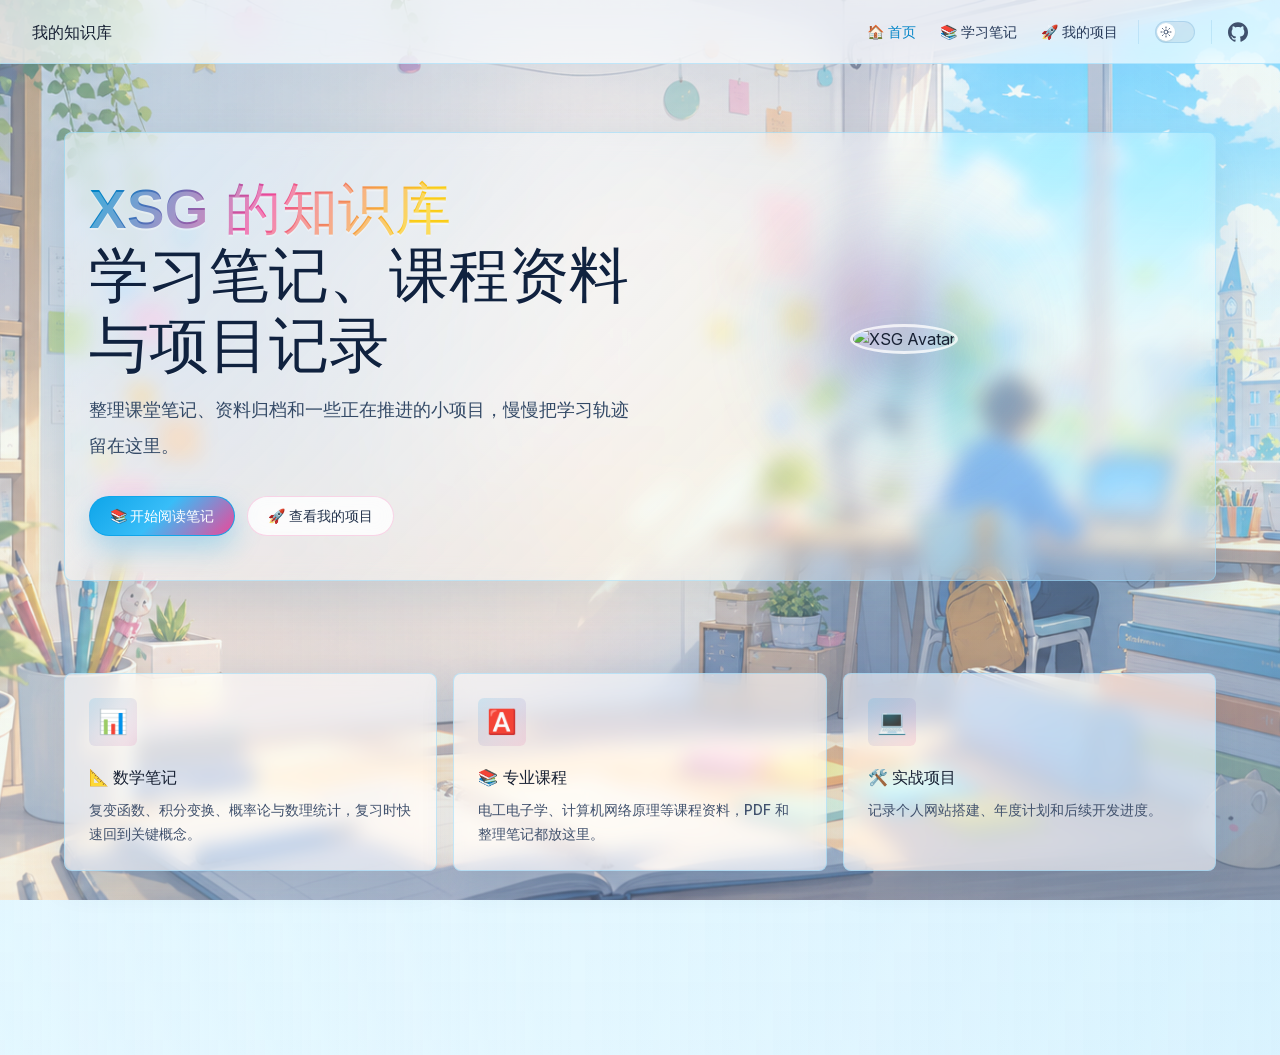
==== commit 6b0dc566: "reduce hero title size" ====
--- a/index.html
+++ b/index.html
@@ -6,7 +6,7 @@
     <title>我的知识库</title>
     <meta name="description" content="个人学习笔记与项目归档">
     <meta name="generator" content="VitePress v1.6.4">
-    <link rel="preload stylesheet" href="/assets/style.Clp_EbRX.css" as="style">
+    <link rel="preload stylesheet" href="/assets/style.XJ97kqRs.css" as="style">
     <link rel="preload stylesheet" href="/vp-icons.css" as="style">
     
     <script type="module" src="/assets/app.D9y8DM7D.js"></script>
--- a/assets/style.XJ97kqRs.css
+++ b/assets/style.XJ97kqRs.css
@@ -0,0 +1 @@
+@font-face{font-family:Inter;font-style:normal;font-weight:100 900;font-display:swap;src:url(/assets/inter-roman-cyrillic-ext.BBPuwvHQ.woff2) format("woff2");unicode-range:U+0460-052F,U+1C80-1C88,U+20B4,U+2DE0-2DFF,U+A640-A69F,U+FE2E-FE2F}@font-face{font-family:Inter;font-style:normal;font-weight:100 900;font-display:swap;src:url(/assets/inter-roman-cyrillic.C5lxZ8CY.woff2) format("woff2");unicode-range:U+0301,U+0400-045F,U+0490-0491,U+04B0-04B1,U+2116}@font-face{font-family:Inter;font-style:normal;font-weight:100 900;font-display:swap;src:url(/assets/inter-roman-greek-ext.CqjqNYQ-.woff2) format("woff2");unicode-range:U+1F00-1FFF}@font-face{font-family:Inter;font-style:normal;font-weight:100 900;font-display:swap;src:url(/assets/inter-roman-greek.BBVDIX6e.woff2) format("woff2");unicode-range:U+0370-0377,U+037A-037F,U+0384-038A,U+038C,U+038E-03A1,U+03A3-03FF}@font-face{font-family:Inter;font-style:normal;font-weight:100 900;font-display:swap;src:url(/assets/inter-roman-vietnamese.BjW4sHH5.woff2) format("woff2");unicode-range:U+0102-0103,U+0110-0111,U+0128-0129,U+0168-0169,U+01A0-01A1,U+01AF-01B0,U+0300-0301,U+0303-0304,U+0308-0309,U+0323,U+0329,U+1EA0-1EF9,U+20AB}@font-face{font-family:Inter;font-style:normal;font-weight:100 900;font-display:swap;src:url(/assets/inter-roman-latin-ext.4ZJIpNVo.woff2) format("woff2");unicode-range:U+0100-02AF,U+0304,U+0308,U+0329,U+1E00-1E9F,U+1EF2-1EFF,U+2020,U+20A0-20AB,U+20AD-20C0,U+2113,U+2C60-2C7F,U+A720-A7FF}@font-face{font-family:Inter;font-style:normal;font-weight:100 900;font-display:swap;src:url(/assets/inter-roman-latin.Di8DUHzh.woff2) format("woff2");unicode-range:U+0000-00FF,U+0131,U+0152-0153,U+02BB-02BC,U+02C6,U+02DA,U+02DC,U+0304,U+0308,U+0329,U+2000-206F,U+2074,U+20AC,U+2122,U+2191,U+2193,U+2212,U+2215,U+FEFF,U+FFFD}@font-face{font-family:Inter;font-style:italic;font-weight:100 900;font-display:swap;src:url(/assets/inter-italic-cyrillic-ext.r48I6akx.woff2) format("woff2");unicode-range:U+0460-052F,U+1C80-1C88,U+20B4,U+2DE0-2DFF,U+A640-A69F,U+FE2E-FE2F}@font-face{font-family:Inter;font-style:italic;font-weight:100 900;font-display:swap;src:url(/assets/inter-italic-cyrillic.By2_1cv3.woff2) format("woff2");unicode-range:U+0301,U+0400-045F,U+0490-0491,U+04B0-04B1,U+2116}@font-face{font-family:Inter;font-style:italic;font-weight:100 900;font-display:swap;src:url(/assets/inter-italic-greek-ext.1u6EdAuj.woff2) format("woff2");unicode-range:U+1F00-1FFF}@font-face{font-family:Inter;font-style:italic;font-weight:100 900;font-display:swap;src:url(/assets/inter-italic-greek.DJ8dCoTZ.woff2) format("woff2");unicode-range:U+0370-0377,U+037A-037F,U+0384-038A,U+038C,U+038E-03A1,U+03A3-03FF}@font-face{font-family:Inter;font-style:italic;font-weight:100 900;font-display:swap;src:url(/assets/inter-italic-vietnamese.BSbpV94h.woff2) format("woff2");unicode-range:U+0102-0103,U+0110-0111,U+0128-0129,U+0168-0169,U+01A0-01A1,U+01AF-01B0,U+0300-0301,U+0303-0304,U+0308-0309,U+0323,U+0329,U+1EA0-1EF9,U+20AB}@font-face{font-family:Inter;font-style:italic;font-weight:100 900;font-display:swap;src:url(/assets/inter-italic-latin-ext.CN1xVJS-.woff2) format("woff2");unicode-range:U+0100-02AF,U+0304,U+0308,U+0329,U+1E00-1E9F,U+1EF2-1EFF,U+2020,U+20A0-20AB,U+20AD-20C0,U+2113,U+2C60-2C7F,U+A720-A7FF}@font-face{font-family:Inter;font-style:italic;font-weight:100 900;font-display:swap;src:url(/assets/inter-italic-latin.C2AdPX0b.woff2) format("woff2");unicode-range:U+0000-00FF,U+0131,U+0152-0153,U+02BB-02BC,U+02C6,U+02DA,U+02DC,U+0304,U+0308,U+0329,U+2000-206F,U+2074,U+20AC,U+2122,U+2191,U+2193,U+2212,U+2215,U+FEFF,U+FFFD}@font-face{font-family:Punctuation SC;font-weight:400;src:local("PingFang SC Regular"),local("Noto Sans CJK SC"),local("Microsoft YaHei");unicode-range:U+201C,U+201D,U+2018,U+2019,U+2E3A,U+2014,U+2013,U+2026,U+00B7,U+007E,U+002F}@font-face{font-family:Punctuation SC;font-weight:500;src:local("PingFang SC Medium"),local("Noto Sans CJK SC"),local("Microsoft YaHei");unicode-range:U+201C,U+201D,U+2018,U+2019,U+2E3A,U+2014,U+2013,U+2026,U+00B7,U+007E,U+002F}@font-face{font-family:Punctuation SC;font-weight:600;src:local("PingFang SC Semibold"),local("Noto Sans CJK SC Bold"),local("Microsoft YaHei Bold");unicode-range:U+201C,U+201D,U+2018,U+2019,U+2E3A,U+2014,U+2013,U+2026,U+00B7,U+007E,U+002F}@font-face{font-family:Punctuation SC;font-weight:700;src:local("PingFang SC Semibold"),local("Noto Sans CJK SC Bold"),local("Microsoft YaHei Bold");unicode-range:U+201C,U+201D,U+2018,U+2019,U+2E3A,U+2014,U+2013,U+2026,U+00B7,U+007E,U+002F}:root{--vp-c-white: #ffffff;--vp-c-black: #000000;--vp-c-neutral: var(--vp-c-black);--vp-c-neutral-inverse: var(--vp-c-white)}.dark{--vp-c-neutral: var(--vp-c-white);--vp-c-neutral-inverse: var(--vp-c-black)}:root{--vp-c-gray-1: #dddde3;--vp-c-gray-2: #e4e4e9;--vp-c-gray-3: #ebebef;--vp-c-gray-soft: rgba(142, 150, 170, .14);--vp-c-indigo-1: #3451b2;--vp-c-indigo-2: #3a5ccc;--vp-c-indigo-3: #5672cd;--vp-c-indigo-soft: rgba(100, 108, 255, .14);--vp-c-purple-1: #6f42c1;--vp-c-purple-2: #7e4cc9;--vp-c-purple-3: #8e5cd9;--vp-c-purple-soft: rgba(159, 122, 234, .14);--vp-c-green-1: #18794e;--vp-c-green-2: #299764;--vp-c-green-3: #30a46c;--vp-c-green-soft: rgba(16, 185, 129, .14);--vp-c-yellow-1: #915930;--vp-c-yellow-2: #946300;--vp-c-yellow-3: #9f6a00;--vp-c-yellow-soft: rgba(234, 179, 8, .14);--vp-c-red-1: #b8272c;--vp-c-red-2: #d5393e;--vp-c-red-3: #e0575b;--vp-c-red-soft: rgba(244, 63, 94, .14);--vp-c-sponsor: #db2777}.dark{--vp-c-gray-1: #515c67;--vp-c-gray-2: #414853;--vp-c-gray-3: #32363f;--vp-c-gray-soft: rgba(101, 117, 133, .16);--vp-c-indigo-1: #a8b1ff;--vp-c-indigo-2: #5c73e7;--vp-c-indigo-3: #3e63dd;--vp-c-indigo-soft: rgba(100, 108, 255, .16);--vp-c-purple-1: #c8abfa;--vp-c-purple-2: #a879e6;--vp-c-purple-3: #8e5cd9;--vp-c-purple-soft: rgba(159, 122, 234, .16);--vp-c-green-1: #3dd68c;--vp-c-green-2: #30a46c;--vp-c-green-3: #298459;--vp-c-green-soft: rgba(16, 185, 129, .16);--vp-c-yellow-1: #f9b44e;--vp-c-yellow-2: #da8b17;--vp-c-yellow-3: #a46a0a;--vp-c-yellow-soft: rgba(234, 179, 8, .16);--vp-c-red-1: #f66f81;--vp-c-red-2: #f14158;--vp-c-red-3: #b62a3c;--vp-c-red-soft: rgba(244, 63, 94, .16)}:root{--vp-c-bg: #ffffff;--vp-c-bg-alt: #f6f6f7;--vp-c-bg-elv: #ffffff;--vp-c-bg-soft: #f6f6f7}.dark{--vp-c-bg: #1b1b1f;--vp-c-bg-alt: #161618;--vp-c-bg-elv: #202127;--vp-c-bg-soft: #202127}:root{--vp-c-border: #c2c2c4;--vp-c-divider: #e2e2e3;--vp-c-gutter: #e2e2e3}.dark{--vp-c-border: #3c3f44;--vp-c-divider: #2e2e32;--vp-c-gutter: #000000}:root{--vp-c-text-1: #3c3c43;--vp-c-text-2: #67676c;--vp-c-text-3: #929295}.dark{--vp-c-text-1: #dfdfd6;--vp-c-text-2: #98989f;--vp-c-text-3: #6a6a71}:root{--vp-c-default-1: var(--vp-c-gray-1);--vp-c-default-2: var(--vp-c-gray-2);--vp-c-default-3: var(--vp-c-gray-3);--vp-c-default-soft: var(--vp-c-gray-soft);--vp-c-brand-1: var(--vp-c-indigo-1);--vp-c-brand-2: var(--vp-c-indigo-2);--vp-c-brand-3: var(--vp-c-indigo-3);--vp-c-brand-soft: var(--vp-c-indigo-soft);--vp-c-brand: var(--vp-c-brand-1);--vp-c-tip-1: var(--vp-c-brand-1);--vp-c-tip-2: var(--vp-c-brand-2);--vp-c-tip-3: var(--vp-c-brand-3);--vp-c-tip-soft: var(--vp-c-brand-soft);--vp-c-note-1: var(--vp-c-brand-1);--vp-c-note-2: var(--vp-c-brand-2);--vp-c-note-3: var(--vp-c-brand-3);--vp-c-note-soft: var(--vp-c-brand-soft);--vp-c-success-1: var(--vp-c-green-1);--vp-c-success-2: var(--vp-c-green-2);--vp-c-success-3: var(--vp-c-green-3);--vp-c-success-soft: var(--vp-c-green-soft);--vp-c-important-1: var(--vp-c-purple-1);--vp-c-important-2: var(--vp-c-purple-2);--vp-c-important-3: var(--vp-c-purple-3);--vp-c-important-soft: var(--vp-c-purple-soft);--vp-c-warning-1: var(--vp-c-yellow-1);--vp-c-warning-2: var(--vp-c-yellow-2);--vp-c-warning-3: var(--vp-c-yellow-3);--vp-c-warning-soft: var(--vp-c-yellow-soft);--vp-c-danger-1: var(--vp-c-red-1);--vp-c-danger-2: var(--vp-c-red-2);--vp-c-danger-3: var(--vp-c-red-3);--vp-c-danger-soft: var(--vp-c-red-soft);--vp-c-caution-1: var(--vp-c-red-1);--vp-c-caution-2: var(--vp-c-red-2);--vp-c-caution-3: var(--vp-c-red-3);--vp-c-caution-soft: var(--vp-c-red-soft)}:root{--vp-font-family-base: "Inter", ui-sans-serif, system-ui, sans-serif, "Apple Color Emoji", "Segoe UI Emoji", "Segoe UI Symbol", "Noto Color Emoji";--vp-font-family-mono: ui-monospace, "Menlo", "Monaco", "Consolas", "Liberation Mono", "Courier New", monospace;font-optical-sizing:auto}:root:where(:lang(zh)){--vp-font-family-base: "Punctuation SC", "Inter", ui-sans-serif, system-ui, sans-serif, "Apple Color Emoji", "Segoe UI Emoji", "Segoe UI Symbol", "Noto Color Emoji"}:root{--vp-shadow-1: 0 1px 2px rgba(0, 0, 0, .04), 0 1px 2px rgba(0, 0, 0, .06);--vp-shadow-2: 0 3px 12px rgba(0, 0, 0, .07), 0 1px 4px rgba(0, 0, 0, .07);--vp-shadow-3: 0 12px 32px rgba(0, 0, 0, .1), 0 2px 6px rgba(0, 0, 0, .08);--vp-shadow-4: 0 14px 44px rgba(0, 0, 0, .12), 0 3px 9px rgba(0, 0, 0, .12);--vp-shadow-5: 0 18px 56px rgba(0, 0, 0, .16), 0 4px 12px rgba(0, 0, 0, .16)}:root{--vp-z-index-footer: 10;--vp-z-index-local-nav: 20;--vp-z-index-nav: 30;--vp-z-index-layout-top: 40;--vp-z-index-backdrop: 50;--vp-z-index-sidebar: 60}@media (min-width: 960px){:root{--vp-z-index-sidebar: 25}}:root{--vp-layout-max-width: 1440px}:root{--vp-header-anchor-symbol: "#"}:root{--vp-code-line-height: 1.7;--vp-code-font-size: .875em;--vp-code-color: var(--vp-c-brand-1);--vp-code-link-color: var(--vp-c-brand-1);--vp-code-link-hover-color: var(--vp-c-brand-2);--vp-code-bg: var(--vp-c-default-soft);--vp-code-block-color: var(--vp-c-text-2);--vp-code-block-bg: var(--vp-c-bg-alt);--vp-code-block-divider-color: var(--vp-c-gutter);--vp-code-lang-color: var(--vp-c-text-3);--vp-code-line-highlight-color: var(--vp-c-default-soft);--vp-code-line-number-color: var(--vp-c-text-3);--vp-code-line-diff-add-color: var(--vp-c-success-soft);--vp-code-line-diff-add-symbol-color: var(--vp-c-success-1);--vp-code-line-diff-remove-color: var(--vp-c-danger-soft);--vp-code-line-diff-remove-symbol-color: var(--vp-c-danger-1);--vp-code-line-warning-color: var(--vp-c-warning-soft);--vp-code-line-error-color: var(--vp-c-danger-soft);--vp-code-copy-code-border-color: var(--vp-c-divider);--vp-code-copy-code-bg: var(--vp-c-bg-soft);--vp-code-copy-code-hover-border-color: var(--vp-c-divider);--vp-code-copy-code-hover-bg: var(--vp-c-bg);--vp-code-copy-code-active-text: var(--vp-c-text-2);--vp-code-copy-copied-text-content: "Copied";--vp-code-tab-divider: var(--vp-code-block-divider-color);--vp-code-tab-text-color: var(--vp-c-text-2);--vp-code-tab-bg: var(--vp-code-block-bg);--vp-code-tab-hover-text-color: var(--vp-c-text-1);--vp-code-tab-active-text-color: var(--vp-c-text-1);--vp-code-tab-active-bar-color: var(--vp-c-brand-1)}:lang(es),:lang(pt){--vp-code-copy-copied-text-content: "Copiado"}:lang(fa){--vp-code-copy-copied-text-content: "کپی شد"}:lang(ko){--vp-code-copy-copied-text-content: "복사됨"}:lang(ru){--vp-code-copy-copied-text-content: "Скопировано"}:lang(zh){--vp-code-copy-copied-text-content: "已复制"}:root{--vp-button-brand-border: transparent;--vp-button-brand-text: var(--vp-c-white);--vp-button-brand-bg: var(--vp-c-brand-3);--vp-button-brand-hover-border: transparent;--vp-button-brand-hover-text: var(--vp-c-white);--vp-button-brand-hover-bg: var(--vp-c-brand-2);--vp-button-brand-active-border: transparent;--vp-button-brand-active-text: var(--vp-c-white);--vp-button-brand-active-bg: var(--vp-c-brand-1);--vp-button-alt-border: transparent;--vp-button-alt-text: var(--vp-c-text-1);--vp-button-alt-bg: var(--vp-c-default-3);--vp-button-alt-hover-border: transparent;--vp-button-alt-hover-text: var(--vp-c-text-1);--vp-button-alt-hover-bg: var(--vp-c-default-2);--vp-button-alt-active-border: transparent;--vp-button-alt-active-text: var(--vp-c-text-1);--vp-button-alt-active-bg: var(--vp-c-default-1);--vp-button-sponsor-border: var(--vp-c-text-2);--vp-button-sponsor-text: var(--vp-c-text-2);--vp-button-sponsor-bg: transparent;--vp-button-sponsor-hover-border: var(--vp-c-sponsor);--vp-button-sponsor-hover-text: var(--vp-c-sponsor);--vp-button-sponsor-hover-bg: transparent;--vp-button-sponsor-active-border: var(--vp-c-sponsor);--vp-button-sponsor-active-text: var(--vp-c-sponsor);--vp-button-sponsor-active-bg: transparent}:root{--vp-custom-block-font-size: 14px;--vp-custom-block-code-font-size: 13px;--vp-custom-block-info-border: transparent;--vp-custom-block-info-text: var(--vp-c-text-1);--vp-custom-block-info-bg: var(--vp-c-default-soft);--vp-custom-block-info-code-bg: var(--vp-c-default-soft);--vp-custom-block-note-border: transparent;--vp-custom-block-note-text: var(--vp-c-text-1);--vp-custom-block-note-bg: var(--vp-c-default-soft);--vp-custom-block-note-code-bg: var(--vp-c-default-soft);--vp-custom-block-tip-border: transparent;--vp-custom-block-tip-text: var(--vp-c-text-1);--vp-custom-block-tip-bg: var(--vp-c-tip-soft);--vp-custom-block-tip-code-bg: var(--vp-c-tip-soft);--vp-custom-block-important-border: transparent;--vp-custom-block-important-text: var(--vp-c-text-1);--vp-custom-block-important-bg: var(--vp-c-important-soft);--vp-custom-block-important-code-bg: var(--vp-c-important-soft);--vp-custom-block-warning-border: transparent;--vp-custom-block-warning-text: var(--vp-c-text-1);--vp-custom-block-warning-bg: var(--vp-c-warning-soft);--vp-custom-block-warning-code-bg: var(--vp-c-warning-soft);--vp-custom-block-danger-border: transparent;--vp-custom-block-danger-text: var(--vp-c-text-1);--vp-custom-block-danger-bg: var(--vp-c-danger-soft);--vp-custom-block-danger-code-bg: var(--vp-c-danger-soft);--vp-custom-block-caution-border: transparent;--vp-custom-block-caution-text: var(--vp-c-text-1);--vp-custom-block-caution-bg: var(--vp-c-caution-soft);--vp-custom-block-caution-code-bg: var(--vp-c-caution-soft);--vp-custom-block-details-border: var(--vp-custom-block-info-border);--vp-custom-block-details-text: var(--vp-custom-block-info-text);--vp-custom-block-details-bg: var(--vp-custom-block-info-bg);--vp-custom-block-details-code-bg: var(--vp-custom-block-info-code-bg)}:root{--vp-input-border-color: var(--vp-c-border);--vp-input-bg-color: var(--vp-c-bg-alt);--vp-input-switch-bg-color: var(--vp-c-default-soft)}:root{--vp-nav-height: 64px;--vp-nav-bg-color: var(--vp-c-bg);--vp-nav-screen-bg-color: var(--vp-c-bg);--vp-nav-logo-height: 24px}.hide-nav{--vp-nav-height: 0px}.hide-nav .VPSidebar{--vp-nav-height: 22px}:root{--vp-local-nav-bg-color: var(--vp-c-bg)}:root{--vp-sidebar-width: 272px;--vp-sidebar-bg-color: var(--vp-c-bg-alt)}:root{--vp-backdrop-bg-color: rgba(0, 0, 0, .6)}:root{--vp-home-hero-name-color: var(--vp-c-brand-1);--vp-home-hero-name-background: transparent;--vp-home-hero-image-background-image: none;--vp-home-hero-image-filter: none}:root{--vp-badge-info-border: transparent;--vp-badge-info-text: var(--vp-c-text-2);--vp-badge-info-bg: var(--vp-c-default-soft);--vp-badge-tip-border: transparent;--vp-badge-tip-text: var(--vp-c-tip-1);--vp-badge-tip-bg: var(--vp-c-tip-soft);--vp-badge-warning-border: transparent;--vp-badge-warning-text: var(--vp-c-warning-1);--vp-badge-warning-bg: var(--vp-c-warning-soft);--vp-badge-danger-border: transparent;--vp-badge-danger-text: var(--vp-c-danger-1);--vp-badge-danger-bg: var(--vp-c-danger-soft)}:root{--vp-carbon-ads-text-color: var(--vp-c-text-1);--vp-carbon-ads-poweredby-color: var(--vp-c-text-2);--vp-carbon-ads-bg-color: var(--vp-c-bg-soft);--vp-carbon-ads-hover-text-color: var(--vp-c-brand-1);--vp-carbon-ads-hover-poweredby-color: var(--vp-c-text-1)}:root{--vp-local-search-bg: var(--vp-c-bg);--vp-local-search-result-bg: var(--vp-c-bg);--vp-local-search-result-border: var(--vp-c-divider);--vp-local-search-result-selected-bg: var(--vp-c-bg);--vp-local-search-result-selected-border: var(--vp-c-brand-1);--vp-local-search-highlight-bg: var(--vp-c-brand-1);--vp-local-search-highlight-text: var(--vp-c-neutral-inverse)}@media (prefers-reduced-motion: reduce){*,:before,:after{animation-delay:-1ms!important;animation-duration:1ms!important;animation-iteration-count:1!important;background-attachment:initial!important;scroll-behavior:auto!important;transition-duration:0s!important;transition-delay:0s!important}}*,:before,:after{box-sizing:border-box}html{line-height:1.4;font-size:16px;-webkit-text-size-adjust:100%}html.dark{color-scheme:dark}body{margin:0;width:100%;min-width:320px;min-height:100vh;line-height:24px;font-family:var(--vp-font-family-base);font-size:16px;font-weight:400;color:var(--vp-c-text-1);background-color:var(--vp-c-bg);font-synthesis:style;text-rendering:optimizeLegibility;-webkit-font-smoothing:antialiased;-moz-osx-font-smoothing:grayscale}main{display:block}h1,h2,h3,h4,h5,h6{margin:0;line-height:24px;font-size:16px;font-weight:400}p{margin:0}strong,b{font-weight:600}a,area,button,[role=button],input,label,select,summary,textarea{touch-action:manipulation}a{color:inherit;text-decoration:inherit}ol,ul{list-style:none;margin:0;padding:0}blockquote{margin:0}pre,code,kbd,samp{font-family:var(--vp-font-family-mono)}img,svg,video,canvas,audio,iframe,embed,object{display:block}figure{margin:0}img,video{max-width:100%;height:auto}button,input,optgroup,select,textarea{border:0;padding:0;line-height:inherit;color:inherit}button{padding:0;font-family:inherit;background-color:transparent;background-image:none}button:enabled,[role=button]:enabled{cursor:pointer}button:focus,button:focus-visible{outline:1px dotted;outline:4px auto -webkit-focus-ring-color}button:focus:not(:focus-visible){outline:none!important}input:focus,textarea:focus,select:focus{outline:none}table{border-collapse:collapse}input{background-color:transparent}input:-ms-input-placeholder,textarea:-ms-input-placeholder{color:var(--vp-c-text-3)}input::-ms-input-placeholder,textarea::-ms-input-placeholder{color:var(--vp-c-text-3)}input::placeholder,textarea::placeholder{color:var(--vp-c-text-3)}input::-webkit-outer-spin-button,input::-webkit-inner-spin-button{-webkit-appearance:none;margin:0}input[type=number]{-moz-appearance:textfield}textarea{resize:vertical}select{-webkit-appearance:none}fieldset{margin:0;padding:0}h1,h2,h3,h4,h5,h6,li,p{overflow-wrap:break-word}vite-error-overlay{z-index:9999}mjx-container{overflow-x:auto}mjx-container>svg{display:inline-block;margin:auto}[class^=vpi-],[class*=" vpi-"],.vp-icon{width:1em;height:1em}[class^=vpi-].bg,[class*=" vpi-"].bg,.vp-icon.bg{background-size:100% 100%;background-color:transparent}[class^=vpi-]:not(.bg),[class*=" vpi-"]:not(.bg),.vp-icon:not(.bg){-webkit-mask:var(--icon) no-repeat;mask:var(--icon) no-repeat;-webkit-mask-size:100% 100%;mask-size:100% 100%;background-color:currentColor;color:inherit}.vpi-align-left{--icon: url("data:image/svg+xml,%3Csvg xmlns='http://www.w3.org/2000/svg' fill='none' stroke='currentColor' stroke-linecap='round' stroke-linejoin='round' stroke-width='2' viewBox='0 0 24 24'%3E%3Cpath d='M21 6H3M15 12H3M17 18H3'/%3E%3C/svg%3E")}.vpi-arrow-right,.vpi-arrow-down,.vpi-arrow-left,.vpi-arrow-up{--icon: url("data:image/svg+xml,%3Csvg xmlns='http://www.w3.org/2000/svg' fill='none' stroke='currentColor' stroke-linecap='round' stroke-linejoin='round' stroke-width='2' viewBox='0 0 24 24'%3E%3Cpath d='M5 12h14M12 5l7 7-7 7'/%3E%3C/svg%3E")}.vpi-chevron-right,.vpi-chevron-down,.vpi-chevron-left,.vpi-chevron-up{--icon: url("data:image/svg+xml,%3Csvg xmlns='http://www.w3.org/2000/svg' fill='none' stroke='currentColor' stroke-linecap='round' stroke-linejoin='round' stroke-width='2' viewBox='0 0 24 24'%3E%3Cpath d='m9 18 6-6-6-6'/%3E%3C/svg%3E")}.vpi-chevron-down,.vpi-arrow-down{transform:rotate(90deg)}.vpi-chevron-left,.vpi-arrow-left{transform:rotate(180deg)}.vpi-chevron-up,.vpi-arrow-up{transform:rotate(-90deg)}.vpi-square-pen{--icon: url("data:image/svg+xml,%3Csvg xmlns='http://www.w3.org/2000/svg' fill='none' stroke='currentColor' stroke-linecap='round' stroke-linejoin='round' stroke-width='2' viewBox='0 0 24 24'%3E%3Cpath d='M12 3H5a2 2 0 0 0-2 2v14a2 2 0 0 0 2 2h14a2 2 0 0 0 2-2v-7'/%3E%3Cpath d='M18.375 2.625a2.121 2.121 0 1 1 3 3L12 15l-4 1 1-4Z'/%3E%3C/svg%3E")}.vpi-plus{--icon: url("data:image/svg+xml,%3Csvg xmlns='http://www.w3.org/2000/svg' fill='none' stroke='currentColor' stroke-linecap='round' stroke-linejoin='round' stroke-width='2' viewBox='0 0 24 24'%3E%3Cpath d='M5 12h14M12 5v14'/%3E%3C/svg%3E")}.vpi-sun{--icon: url("data:image/svg+xml,%3Csvg xmlns='http://www.w3.org/2000/svg' fill='none' stroke='currentColor' stroke-linecap='round' stroke-linejoin='round' stroke-width='2' viewBox='0 0 24 24'%3E%3Ccircle cx='12' cy='12' r='4'/%3E%3Cpath d='M12 2v2M12 20v2M4.93 4.93l1.41 1.41M17.66 17.66l1.41 1.41M2 12h2M20 12h2M6.34 17.66l-1.41 1.41M19.07 4.93l-1.41 1.41'/%3E%3C/svg%3E")}.vpi-moon{--icon: url("data:image/svg+xml,%3Csvg xmlns='http://www.w3.org/2000/svg' fill='none' stroke='currentColor' stroke-linecap='round' stroke-linejoin='round' stroke-width='2' viewBox='0 0 24 24'%3E%3Cpath d='M12 3a6 6 0 0 0 9 9 9 9 0 1 1-9-9Z'/%3E%3C/svg%3E")}.vpi-more-horizontal{--icon: url("data:image/svg+xml,%3Csvg xmlns='http://www.w3.org/2000/svg' fill='none' stroke='currentColor' stroke-linecap='round' stroke-linejoin='round' stroke-width='2' viewBox='0 0 24 24'%3E%3Ccircle cx='12' cy='12' r='1'/%3E%3Ccircle cx='19' cy='12' r='1'/%3E%3Ccircle cx='5' cy='12' r='1'/%3E%3C/svg%3E")}.vpi-languages{--icon: url("data:image/svg+xml,%3Csvg xmlns='http://www.w3.org/2000/svg' fill='none' stroke='currentColor' stroke-linecap='round' stroke-linejoin='round' stroke-width='2' viewBox='0 0 24 24'%3E%3Cpath d='m5 8 6 6M4 14l6-6 2-3M2 5h12M7 2h1M22 22l-5-10-5 10M14 18h6'/%3E%3C/svg%3E")}.vpi-heart{--icon: url("data:image/svg+xml,%3Csvg xmlns='http://www.w3.org/2000/svg' fill='none' stroke='currentColor' stroke-linecap='round' stroke-linejoin='round' stroke-width='2' viewBox='0 0 24 24'%3E%3Cpath d='M19 14c1.49-1.46 3-3.21 3-5.5A5.5 5.5 0 0 0 16.5 3c-1.76 0-3 .5-4.5 2-1.5-1.5-2.74-2-4.5-2A5.5 5.5 0 0 0 2 8.5c0 2.3 1.5 4.05 3 5.5l7 7Z'/%3E%3C/svg%3E")}.vpi-search{--icon: url("data:image/svg+xml,%3Csvg xmlns='http://www.w3.org/2000/svg' fill='none' stroke='currentColor' stroke-linecap='round' stroke-linejoin='round' stroke-width='2' viewBox='0 0 24 24'%3E%3Ccircle cx='11' cy='11' r='8'/%3E%3Cpath d='m21 21-4.3-4.3'/%3E%3C/svg%3E")}.vpi-layout-list{--icon: url("data:image/svg+xml,%3Csvg xmlns='http://www.w3.org/2000/svg' fill='none' stroke='currentColor' stroke-linecap='round' stroke-linejoin='round' stroke-width='2' viewBox='0 0 24 24'%3E%3Crect width='7' height='7' x='3' y='3' rx='1'/%3E%3Crect width='7' height='7' x='3' y='14' rx='1'/%3E%3Cpath d='M14 4h7M14 9h7M14 15h7M14 20h7'/%3E%3C/svg%3E")}.vpi-delete{--icon: url("data:image/svg+xml,%3Csvg xmlns='http://www.w3.org/2000/svg' fill='none' stroke='currentColor' stroke-linecap='round' stroke-linejoin='round' stroke-width='2' viewBox='0 0 24 24'%3E%3Cpath d='M20 5H9l-7 7 7 7h11a2 2 0 0 0 2-2V7a2 2 0 0 0-2-2ZM18 9l-6 6M12 9l6 6'/%3E%3C/svg%3E")}.vpi-corner-down-left{--icon: url("data:image/svg+xml,%3Csvg xmlns='http://www.w3.org/2000/svg' fill='none' stroke='currentColor' stroke-linecap='round' stroke-linejoin='round' stroke-width='2' viewBox='0 0 24 24'%3E%3Cpath d='m9 10-5 5 5 5'/%3E%3Cpath d='M20 4v7a4 4 0 0 1-4 4H4'/%3E%3C/svg%3E")}:root{--vp-icon-copy: url("data:image/svg+xml,%3Csvg xmlns='http://www.w3.org/2000/svg' fill='none' stroke='rgba(128,128,128,1)' stroke-linecap='round' stroke-linejoin='round' stroke-width='2' viewBox='0 0 24 24'%3E%3Crect width='8' height='4' x='8' y='2' rx='1' ry='1'/%3E%3Cpath d='M16 4h2a2 2 0 0 1 2 2v14a2 2 0 0 1-2 2H6a2 2 0 0 1-2-2V6a2 2 0 0 1 2-2h2'/%3E%3C/svg%3E");--vp-icon-copied: url("data:image/svg+xml,%3Csvg xmlns='http://www.w3.org/2000/svg' fill='none' stroke='rgba(128,128,128,1)' stroke-linecap='round' stroke-linejoin='round' stroke-width='2' viewBox='0 0 24 24'%3E%3Crect width='8' height='4' x='8' y='2' rx='1' ry='1'/%3E%3Cpath d='M16 4h2a2 2 0 0 1 2 2v14a2 2 0 0 1-2 2H6a2 2 0 0 1-2-2V6a2 2 0 0 1 2-2h2'/%3E%3Cpath d='m9 14 2 2 4-4'/%3E%3C/svg%3E")}.visually-hidden{position:absolute;width:1px;height:1px;white-space:nowrap;clip:rect(0 0 0 0);clip-path:inset(50%);overflow:hidden}.custom-block{border:1px solid transparent;border-radius:8px;padding:16px 16px 8px;line-height:24px;font-size:var(--vp-custom-block-font-size);color:var(--vp-c-text-2)}.custom-block.info{border-color:var(--vp-custom-block-info-border);color:var(--vp-custom-block-info-text);background-color:var(--vp-custom-block-info-bg)}.custom-block.info a,.custom-block.info code{color:var(--vp-c-brand-1)}.custom-block.info a:hover,.custom-block.info a:hover>code{color:var(--vp-c-brand-2)}.custom-block.info code{background-color:var(--vp-custom-block-info-code-bg)}.custom-block.note{border-color:var(--vp-custom-block-note-border);color:var(--vp-custom-block-note-text);background-color:var(--vp-custom-block-note-bg)}.custom-block.note a,.custom-block.note code{color:var(--vp-c-brand-1)}.custom-block.note a:hover,.custom-block.note a:hover>code{color:var(--vp-c-brand-2)}.custom-block.note code{background-color:var(--vp-custom-block-note-code-bg)}.custom-block.tip{border-color:var(--vp-custom-block-tip-border);color:var(--vp-custom-block-tip-text);background-color:var(--vp-custom-block-tip-bg)}.custom-block.tip a,.custom-block.tip code{color:var(--vp-c-tip-1)}.custom-block.tip a:hover,.custom-block.tip a:hover>code{color:var(--vp-c-tip-2)}.custom-block.tip code{background-color:var(--vp-custom-block-tip-code-bg)}.custom-block.important{border-color:var(--vp-custom-block-important-border);color:var(--vp-custom-block-important-text);background-color:var(--vp-custom-block-important-bg)}.custom-block.important a,.custom-block.important code{color:var(--vp-c-important-1)}.custom-block.important a:hover,.custom-block.important a:hover>code{color:var(--vp-c-important-2)}.custom-block.important code{background-color:var(--vp-custom-block-important-code-bg)}.custom-block.warning{border-color:var(--vp-custom-block-warning-border);color:var(--vp-custom-block-warning-text);background-color:var(--vp-custom-block-warning-bg)}.custom-block.warning a,.custom-block.warning code{color:var(--vp-c-warning-1)}.custom-block.warning a:hover,.custom-block.warning a:hover>code{color:var(--vp-c-warning-2)}.custom-block.warning code{background-color:var(--vp-custom-block-warning-code-bg)}.custom-block.danger{border-color:var(--vp-custom-block-danger-border);color:var(--vp-custom-block-danger-text);background-color:var(--vp-custom-block-danger-bg)}.custom-block.danger a,.custom-block.danger code{color:var(--vp-c-danger-1)}.custom-block.danger a:hover,.custom-block.danger a:hover>code{color:var(--vp-c-danger-2)}.custom-block.danger code{background-color:var(--vp-custom-block-danger-code-bg)}.custom-block.caution{border-color:var(--vp-custom-block-caution-border);color:var(--vp-custom-block-caution-text);background-color:var(--vp-custom-block-caution-bg)}.custom-block.caution a,.custom-block.caution code{color:var(--vp-c-caution-1)}.custom-block.caution a:hover,.custom-block.caution a:hover>code{color:var(--vp-c-caution-2)}.custom-block.caution code{background-color:var(--vp-custom-block-caution-code-bg)}.custom-block.details{border-color:var(--vp-custom-block-details-border);color:var(--vp-custom-block-details-text);background-color:var(--vp-custom-block-details-bg)}.custom-block.details a{color:var(--vp-c-brand-1)}.custom-block.details a:hover,.custom-block.details a:hover>code{color:var(--vp-c-brand-2)}.custom-block.details code{background-color:var(--vp-custom-block-details-code-bg)}.custom-block-title{font-weight:600}.custom-block p+p{margin:8px 0}.custom-block.details summary{margin:0 0 8px;font-weight:700;cursor:pointer;-webkit-user-select:none;user-select:none}.custom-block.details summary+p{margin:8px 0}.custom-block a{color:inherit;font-weight:600;text-decoration:underline;text-underline-offset:2px;transition:opacity .25s}.custom-block a:hover{opacity:.75}.custom-block code{font-size:var(--vp-custom-block-code-font-size)}.custom-block.custom-block th,.custom-block.custom-block blockquote>p{font-size:var(--vp-custom-block-font-size);color:inherit}.dark .vp-code span{color:var(--shiki-dark, inherit)}html:not(.dark) .vp-code span{color:var(--shiki-light, inherit)}.vp-code-group{margin-top:16px}.vp-code-group .tabs{position:relative;display:flex;margin-right:-24px;margin-left:-24px;padding:0 12px;background-color:var(--vp-code-tab-bg);overflow-x:auto;overflow-y:hidden;box-shadow:inset 0 -1px var(--vp-code-tab-divider)}@media (min-width: 640px){.vp-code-group .tabs{margin-right:0;margin-left:0;border-radius:8px 8px 0 0}}.vp-code-group .tabs input{position:fixed;opacity:0;pointer-events:none}.vp-code-group .tabs label{position:relative;display:inline-block;border-bottom:1px solid transparent;padding:0 12px;line-height:48px;font-size:14px;font-weight:500;color:var(--vp-code-tab-text-color);white-space:nowrap;cursor:pointer;transition:color .25s}.vp-code-group .tabs label:after{position:absolute;right:8px;bottom:-1px;left:8px;z-index:1;height:2px;border-radius:2px;content:"";background-color:transparent;transition:background-color .25s}.vp-code-group label:hover{color:var(--vp-code-tab-hover-text-color)}.vp-code-group input:checked+label{color:var(--vp-code-tab-active-text-color)}.vp-code-group input:checked+label:after{background-color:var(--vp-code-tab-active-bar-color)}.vp-code-group div[class*=language-],.vp-block{display:none;margin-top:0!important;border-top-left-radius:0!important;border-top-right-radius:0!important}.vp-code-group div[class*=language-].active,.vp-block.active{display:block}.vp-block{padding:20px 24px}.vp-doc h1,.vp-doc h2,.vp-doc h3,.vp-doc h4,.vp-doc h5,.vp-doc h6{position:relative;font-weight:600;outline:none}.vp-doc h1{letter-spacing:-.02em;line-height:40px;font-size:28px}.vp-doc h2{margin:48px 0 16px;border-top:1px solid var(--vp-c-divider);padding-top:24px;letter-spacing:-.02em;line-height:32px;font-size:24px}.vp-doc h3{margin:32px 0 0;letter-spacing:-.01em;line-height:28px;font-size:20px}.vp-doc h4{margin:24px 0 0;letter-spacing:-.01em;line-height:24px;font-size:18px}.vp-doc .header-anchor{position:absolute;top:0;left:0;margin-left:-.87em;font-weight:500;-webkit-user-select:none;user-select:none;opacity:0;text-decoration:none;transition:color .25s,opacity .25s}.vp-doc .header-anchor:before{content:var(--vp-header-anchor-symbol)}.vp-doc h1:hover .header-anchor,.vp-doc h1 .header-anchor:focus,.vp-doc h2:hover .header-anchor,.vp-doc h2 .header-anchor:focus,.vp-doc h3:hover .header-anchor,.vp-doc h3 .header-anchor:focus,.vp-doc h4:hover .header-anchor,.vp-doc h4 .header-anchor:focus,.vp-doc h5:hover .header-anchor,.vp-doc h5 .header-anchor:focus,.vp-doc h6:hover .header-anchor,.vp-doc h6 .header-anchor:focus{opacity:1}@media (min-width: 768px){.vp-doc h1{letter-spacing:-.02em;line-height:40px;font-size:32px}}.vp-doc h2 .header-anchor{top:24px}.vp-doc p,.vp-doc summary{margin:16px 0}.vp-doc p{line-height:28px}.vp-doc blockquote{margin:16px 0;border-left:2px solid var(--vp-c-divider);padding-left:16px;transition:border-color .5s;color:var(--vp-c-text-2)}.vp-doc blockquote>p{margin:0;font-size:16px;transition:color .5s}.vp-doc a{font-weight:500;color:var(--vp-c-brand-1);text-decoration:underline;text-underline-offset:2px;transition:color .25s,opacity .25s}.vp-doc a:hover{color:var(--vp-c-brand-2)}.vp-doc strong{font-weight:600}.vp-doc ul,.vp-doc ol{padding-left:1.25rem;margin:16px 0}.vp-doc ul{list-style:disc}.vp-doc ol{list-style:decimal}.vp-doc li+li{margin-top:8px}.vp-doc li>ol,.vp-doc li>ul{margin:8px 0 0}.vp-doc table{display:block;border-collapse:collapse;margin:20px 0;overflow-x:auto}.vp-doc tr{background-color:var(--vp-c-bg);border-top:1px solid var(--vp-c-divider);transition:background-color .5s}.vp-doc tr:nth-child(2n){background-color:var(--vp-c-bg-soft)}.vp-doc th,.vp-doc td{border:1px solid var(--vp-c-divider);padding:8px 16px}.vp-doc th{text-align:left;font-size:14px;font-weight:600;color:var(--vp-c-text-2);background-color:var(--vp-c-bg-soft)}.vp-doc td{font-size:14px}.vp-doc hr{margin:16px 0;border:none;border-top:1px solid var(--vp-c-divider)}.vp-doc .custom-block{margin:16px 0}.vp-doc .custom-block p{margin:8px 0;line-height:24px}.vp-doc .custom-block p:first-child{margin:0}.vp-doc .custom-block div[class*=language-]{margin:8px 0;border-radius:8px}.vp-doc .custom-block div[class*=language-] code{font-weight:400;background-color:transparent}.vp-doc .custom-block .vp-code-group .tabs{margin:0;border-radius:8px 8px 0 0}.vp-doc :not(pre,h1,h2,h3,h4,h5,h6)>code{font-size:var(--vp-code-font-size);color:var(--vp-code-color)}.vp-doc :not(pre)>code{border-radius:4px;padding:3px 6px;background-color:var(--vp-code-bg);transition:color .25s,background-color .5s}.vp-doc a>code{color:var(--vp-code-link-color)}.vp-doc a:hover>code{color:var(--vp-code-link-hover-color)}.vp-doc h1>code,.vp-doc h2>code,.vp-doc h3>code,.vp-doc h4>code{font-size:.9em}.vp-doc div[class*=language-],.vp-block{position:relative;margin:16px -24px;background-color:var(--vp-code-block-bg);overflow-x:auto;transition:background-color .5s}@media (min-width: 640px){.vp-doc div[class*=language-],.vp-block{border-radius:8px;margin:16px 0}}@media (max-width: 639px){.vp-doc li div[class*=language-]{border-radius:8px 0 0 8px}}.vp-doc div[class*=language-]+div[class*=language-],.vp-doc div[class$=-api]+div[class*=language-],.vp-doc div[class*=language-]+div[class$=-api]>div[class*=language-]{margin-top:-8px}.vp-doc [class*=language-] pre,.vp-doc [class*=language-] code{direction:ltr;text-align:left;white-space:pre;word-spacing:normal;word-break:normal;word-wrap:normal;-moz-tab-size:4;-o-tab-size:4;tab-size:4;-webkit-hyphens:none;-moz-hyphens:none;-ms-hyphens:none;hyphens:none}.vp-doc [class*=language-] pre{position:relative;z-index:1;margin:0;padding:20px 0;background:transparent;overflow-x:auto}.vp-doc [class*=language-] code{display:block;padding:0 24px;width:fit-content;min-width:100%;line-height:var(--vp-code-line-height);font-size:var(--vp-code-font-size);color:var(--vp-code-block-color);transition:color .5s}.vp-doc [class*=language-] code .highlighted{background-color:var(--vp-code-line-highlight-color);transition:background-color .5s;margin:0 -24px;padding:0 24px;width:calc(100% + 48px);display:inline-block}.vp-doc [class*=language-] code .highlighted.error{background-color:var(--vp-code-line-error-color)}.vp-doc [class*=language-] code .highlighted.warning{background-color:var(--vp-code-line-warning-color)}.vp-doc [class*=language-] code .diff{transition:background-color .5s;margin:0 -24px;padding:0 24px;width:calc(100% + 48px);display:inline-block}.vp-doc [class*=language-] code .diff:before{position:absolute;left:10px}.vp-doc [class*=language-] .has-focused-lines .line:not(.has-focus){filter:blur(.095rem);opacity:.4;transition:filter .35s,opacity .35s}.vp-doc [class*=language-] .has-focused-lines .line:not(.has-focus){opacity:.7;transition:filter .35s,opacity .35s}.vp-doc [class*=language-]:hover .has-focused-lines .line:not(.has-focus){filter:blur(0);opacity:1}.vp-doc [class*=language-] code .diff.remove{background-color:var(--vp-code-line-diff-remove-color);opacity:.7}.vp-doc [class*=language-] code .diff.remove:before{content:"-";color:var(--vp-code-line-diff-remove-symbol-color)}.vp-doc [class*=language-] code .diff.add{background-color:var(--vp-code-line-diff-add-color)}.vp-doc [class*=language-] code .diff.add:before{content:"+";color:var(--vp-code-line-diff-add-symbol-color)}.vp-doc div[class*=language-].line-numbers-mode{padding-left:32px}.vp-doc .line-numbers-wrapper{position:absolute;top:0;bottom:0;left:0;z-index:3;border-right:1px solid var(--vp-code-block-divider-color);padding-top:20px;width:32px;text-align:center;font-family:var(--vp-font-family-mono);line-height:var(--vp-code-line-height);font-size:var(--vp-code-font-size);color:var(--vp-code-line-number-color);transition:border-color .5s,color .5s}.vp-doc [class*=language-]>button.copy{direction:ltr;position:absolute;top:12px;right:12px;z-index:3;border:1px solid var(--vp-code-copy-code-border-color);border-radius:4px;width:40px;height:40px;background-color:var(--vp-code-copy-code-bg);opacity:0;cursor:pointer;background-image:var(--vp-icon-copy);background-position:50%;background-size:20px;background-repeat:no-repeat;transition:border-color .25s,background-color .25s,opacity .25s}.vp-doc [class*=language-]:hover>button.copy,.vp-doc [class*=language-]>button.copy:focus{opacity:1}.vp-doc [class*=language-]>button.copy:hover,.vp-doc [class*=language-]>button.copy.copied{border-color:var(--vp-code-copy-code-hover-border-color);background-color:var(--vp-code-copy-code-hover-bg)}.vp-doc [class*=language-]>button.copy.copied,.vp-doc [class*=language-]>button.copy:hover.copied{border-radius:0 4px 4px 0;background-color:var(--vp-code-copy-code-hover-bg);background-image:var(--vp-icon-copied)}.vp-doc [class*=language-]>button.copy.copied:before,.vp-doc [class*=language-]>button.copy:hover.copied:before{position:relative;top:-1px;transform:translate(calc(-100% - 1px));display:flex;justify-content:center;align-items:center;border:1px solid var(--vp-code-copy-code-hover-border-color);border-right:0;border-radius:4px 0 0 4px;padding:0 10px;width:fit-content;height:40px;text-align:center;font-size:12px;font-weight:500;color:var(--vp-code-copy-code-active-text);background-color:var(--vp-code-copy-code-hover-bg);white-space:nowrap;content:var(--vp-code-copy-copied-text-content)}.vp-doc [class*=language-]>span.lang{position:absolute;top:2px;right:8px;z-index:2;font-size:12px;font-weight:500;-webkit-user-select:none;user-select:none;color:var(--vp-code-lang-color);transition:color .4s,opacity .4s}.vp-doc [class*=language-]:hover>button.copy+span.lang,.vp-doc [class*=language-]>button.copy:focus+span.lang{opacity:0}.vp-doc .VPTeamMembers{margin-top:24px}.vp-doc .VPTeamMembers.small.count-1 .container{margin:0!important;max-width:calc((100% - 24px)/2)!important}.vp-doc .VPTeamMembers.small.count-2 .container,.vp-doc .VPTeamMembers.small.count-3 .container{max-width:100%!important}.vp-doc .VPTeamMembers.medium.count-1 .container{margin:0!important;max-width:calc((100% - 24px)/2)!important}:is(.vp-external-link-icon,.vp-doc a[href*="://"],.vp-doc a[target=_blank]):not(:is(.no-icon,svg a,:has(img,svg))):after{display:inline-block;margin-top:-1px;margin-left:4px;width:11px;height:11px;background:currentColor;color:var(--vp-c-text-3);flex-shrink:0;--icon: url("data:image/svg+xml, %3Csvg xmlns='http://www.w3.org/2000/svg' viewBox='0 0 24 24' %3E%3Cpath d='M0 0h24v24H0V0z' fill='none' /%3E%3Cpath d='M9 5v2h6.59L4 18.59 5.41 20 17 8.41V15h2V5H9z' /%3E%3C/svg%3E");-webkit-mask-image:var(--icon);mask-image:var(--icon)}.vp-external-link-icon:after{content:""}.external-link-icon-enabled :is(.vp-doc a[href*="://"],.vp-doc a[target=_blank]):not(:is(.no-icon,svg a,:has(img,svg))):after{content:"";color:currentColor}.vp-sponsor{border-radius:16px;overflow:hidden}.vp-sponsor.aside{border-radius:12px}.vp-sponsor-section+.vp-sponsor-section{margin-top:4px}.vp-sponsor-tier{margin:0 0 4px!important;text-align:center;letter-spacing:1px!important;line-height:24px;width:100%;font-weight:600;color:var(--vp-c-text-2);background-color:var(--vp-c-bg-soft)}.vp-sponsor.normal .vp-sponsor-tier{padding:13px 0 11px;font-size:14px}.vp-sponsor.aside .vp-sponsor-tier{padding:9px 0 7px;font-size:12px}.vp-sponsor-grid+.vp-sponsor-tier{margin-top:4px}.vp-sponsor-grid{display:flex;flex-wrap:wrap;gap:4px}.vp-sponsor-grid.xmini .vp-sponsor-grid-link{height:64px}.vp-sponsor-grid.xmini .vp-sponsor-grid-image{max-width:64px;max-height:22px}.vp-sponsor-grid.mini .vp-sponsor-grid-link{height:72px}.vp-sponsor-grid.mini .vp-sponsor-grid-image{max-width:96px;max-height:24px}.vp-sponsor-grid.small .vp-sponsor-grid-link{height:96px}.vp-sponsor-grid.small .vp-sponsor-grid-image{max-width:96px;max-height:24px}.vp-sponsor-grid.medium .vp-sponsor-grid-link{height:112px}.vp-sponsor-grid.medium .vp-sponsor-grid-image{max-width:120px;max-height:36px}.vp-sponsor-grid.big .vp-sponsor-grid-link{height:184px}.vp-sponsor-grid.big .vp-sponsor-grid-image{max-width:192px;max-height:56px}.vp-sponsor-grid[data-vp-grid="2"] .vp-sponsor-grid-item{width:calc((100% - 4px)/2)}.vp-sponsor-grid[data-vp-grid="3"] .vp-sponsor-grid-item{width:calc((100% - 4px * 2) / 3)}.vp-sponsor-grid[data-vp-grid="4"] .vp-sponsor-grid-item{width:calc((100% - 12px)/4)}.vp-sponsor-grid[data-vp-grid="5"] .vp-sponsor-grid-item{width:calc((100% - 16px)/5)}.vp-sponsor-grid[data-vp-grid="6"] .vp-sponsor-grid-item{width:calc((100% - 4px * 5) / 6)}.vp-sponsor-grid-item{flex-shrink:0;width:100%;background-color:var(--vp-c-bg-soft);transition:background-color .25s}.vp-sponsor-grid-item:hover{background-color:var(--vp-c-default-soft)}.vp-sponsor-grid-item:hover .vp-sponsor-grid-image{filter:grayscale(0) invert(0)}.vp-sponsor-grid-item.empty:hover{background-color:var(--vp-c-bg-soft)}.dark .vp-sponsor-grid-item:hover{background-color:var(--vp-c-white)}.dark .vp-sponsor-grid-item.empty:hover{background-color:var(--vp-c-bg-soft)}.vp-sponsor-grid-link{display:flex}.vp-sponsor-grid-box{display:flex;justify-content:center;align-items:center;width:100%}.vp-sponsor-grid-image{max-width:100%;filter:grayscale(1);transition:filter .25s}.dark .vp-sponsor-grid-image{filter:grayscale(1) invert(1)}.VPBadge{display:inline-block;margin-left:2px;border:1px solid transparent;border-radius:12px;padding:0 10px;line-height:22px;font-size:12px;font-weight:500;transform:translateY(-2px)}.VPBadge.small{padding:0 6px;line-height:18px;font-size:10px;transform:translateY(-8px)}.VPDocFooter .VPBadge{display:none}.vp-doc h1>.VPBadge{margin-top:4px;vertical-align:top}.vp-doc h2>.VPBadge{margin-top:3px;padding:0 8px;vertical-align:top}.vp-doc h3>.VPBadge{vertical-align:middle}.vp-doc h4>.VPBadge,.vp-doc h5>.VPBadge,.vp-doc h6>.VPBadge{vertical-align:middle;line-height:18px}.VPBadge.info{border-color:var(--vp-badge-info-border);color:var(--vp-badge-info-text);background-color:var(--vp-badge-info-bg)}.VPBadge.tip{border-color:var(--vp-badge-tip-border);color:var(--vp-badge-tip-text);background-color:var(--vp-badge-tip-bg)}.VPBadge.warning{border-color:var(--vp-badge-warning-border);color:var(--vp-badge-warning-text);background-color:var(--vp-badge-warning-bg)}.VPBadge.danger{border-color:var(--vp-badge-danger-border);color:var(--vp-badge-danger-text);background-color:var(--vp-badge-danger-bg)}.VPBackdrop[data-v-54a304ca]{position:fixed;top:0;right:0;bottom:0;left:0;z-index:var(--vp-z-index-backdrop);background:var(--vp-backdrop-bg-color);transition:opacity .5s}.VPBackdrop.fade-enter-from[data-v-54a304ca],.VPBackdrop.fade-leave-to[data-v-54a304ca]{opacity:0}.VPBackdrop.fade-leave-active[data-v-54a304ca]{transition-duration:.25s}@media (min-width: 1280px){.VPBackdrop[data-v-54a304ca]{display:none}}.NotFound[data-v-6ff51ddd]{padding:64px 24px 96px;text-align:center}@media (min-width: 768px){.NotFound[data-v-6ff51ddd]{padding:96px 32px 168px}}.code[data-v-6ff51ddd]{line-height:64px;font-size:64px;font-weight:600}.title[data-v-6ff51ddd]{padding-top:12px;letter-spacing:2px;line-height:20px;font-size:20px;font-weight:700}.divider[data-v-6ff51ddd]{margin:24px auto 18px;width:64px;height:1px;background-color:var(--vp-c-divider)}.quote[data-v-6ff51ddd]{margin:0 auto;max-width:256px;font-size:14px;font-weight:500;color:var(--vp-c-text-2)}.action[data-v-6ff51ddd]{padding-top:20px}.link[data-v-6ff51ddd]{display:inline-block;border:1px solid var(--vp-c-brand-1);border-radius:16px;padding:3px 16px;font-size:14px;font-weight:500;color:var(--vp-c-brand-1);transition:border-color .25s,color .25s}.link[data-v-6ff51ddd]:hover{border-color:var(--vp-c-brand-2);color:var(--vp-c-brand-2)}.root[data-v-53c99d69]{position:relative;z-index:1}.nested[data-v-53c99d69]{padding-right:16px;padding-left:16px}.outline-link[data-v-53c99d69]{display:block;line-height:32px;font-size:14px;font-weight:400;color:var(--vp-c-text-2);white-space:nowrap;overflow:hidden;text-overflow:ellipsis;transition:color .5s}.outline-link[data-v-53c99d69]:hover,.outline-link.active[data-v-53c99d69]{color:var(--vp-c-text-1);transition:color .25s}.outline-link.nested[data-v-53c99d69]{padding-left:13px}.VPDocAsideOutline[data-v-f610f197]{display:none}.VPDocAsideOutline.has-outline[data-v-f610f197]{display:block}.content[data-v-f610f197]{position:relative;border-left:1px solid var(--vp-c-divider);padding-left:16px;font-size:13px;font-weight:500}.outline-marker[data-v-f610f197]{position:absolute;top:32px;left:-1px;z-index:0;opacity:0;width:2px;border-radius:2px;height:18px;background-color:var(--vp-c-brand-1);transition:top .25s cubic-bezier(0,1,.5,1),background-color .5s,opacity .25s}.outline-title[data-v-f610f197]{line-height:32px;font-size:14px;font-weight:600}.VPDocAside[data-v-cb998dce]{display:flex;flex-direction:column;flex-grow:1}.spacer[data-v-cb998dce]{flex-grow:1}.VPDocAside[data-v-cb998dce] .spacer+.VPDocAsideSponsors,.VPDocAside[data-v-cb998dce] .spacer+.VPDocAsideCarbonAds{margin-top:24px}.VPDocAside[data-v-cb998dce] .VPDocAsideSponsors+.VPDocAsideCarbonAds{margin-top:16px}.VPLastUpdated[data-v-1bb0c8a8]{line-height:24px;font-size:14px;font-weight:500;color:var(--vp-c-text-2)}@media (min-width: 640px){.VPLastUpdated[data-v-1bb0c8a8]{line-height:32px;font-size:14px;font-weight:500}}.VPDocFooter[data-v-1bcd8184]{margin-top:64px}.edit-info[data-v-1bcd8184]{padding-bottom:18px}@media (min-width: 640px){.edit-info[data-v-1bcd8184]{display:flex;justify-content:space-between;align-items:center;padding-bottom:14px}}.edit-link-button[data-v-1bcd8184]{display:flex;align-items:center;border:0;line-height:32px;font-size:14px;font-weight:500;color:var(--vp-c-brand-1);transition:color .25s}.edit-link-button[data-v-1bcd8184]:hover{color:var(--vp-c-brand-2)}.edit-link-icon[data-v-1bcd8184]{margin-right:8px}.prev-next[data-v-1bcd8184]{border-top:1px solid var(--vp-c-divider);padding-top:24px;display:grid;grid-row-gap:8px}@media (min-width: 640px){.prev-next[data-v-1bcd8184]{grid-template-columns:repeat(2,1fr);grid-column-gap:16px}}.pager-link[data-v-1bcd8184]{display:block;border:1px solid var(--vp-c-divider);border-radius:8px;padding:11px 16px 13px;width:100%;height:100%;transition:border-color .25s}.pager-link[data-v-1bcd8184]:hover{border-color:var(--vp-c-brand-1)}.pager-link.next[data-v-1bcd8184]{margin-left:auto;text-align:right}.desc[data-v-1bcd8184]{display:block;line-height:20px;font-size:12px;font-weight:500;color:var(--vp-c-text-2)}.title[data-v-1bcd8184]{display:block;line-height:20px;font-size:14px;font-weight:500;color:var(--vp-c-brand-1);transition:color .25s}.VPDoc[data-v-e6f2a212]{padding:32px 24px 96px;width:100%}@media (min-width: 768px){.VPDoc[data-v-e6f2a212]{padding:48px 32px 128px}}@media (min-width: 960px){.VPDoc[data-v-e6f2a212]{padding:48px 32px 0}.VPDoc:not(.has-sidebar) .container[data-v-e6f2a212]{display:flex;justify-content:center;max-width:992px}.VPDoc:not(.has-sidebar) .content[data-v-e6f2a212]{max-width:752px}}@media (min-width: 1280px){.VPDoc .container[data-v-e6f2a212]{display:flex;justify-content:center}.VPDoc .aside[data-v-e6f2a212]{display:block}}@media (min-width: 1440px){.VPDoc:not(.has-sidebar) .content[data-v-e6f2a212]{max-width:784px}.VPDoc:not(.has-sidebar) .container[data-v-e6f2a212]{max-width:1104px}}.container[data-v-e6f2a212]{margin:0 auto;width:100%}.aside[data-v-e6f2a212]{position:relative;display:none;order:2;flex-grow:1;padding-left:32px;width:100%;max-width:256px}.left-aside[data-v-e6f2a212]{order:1;padding-left:unset;padding-right:32px}.aside-container[data-v-e6f2a212]{position:fixed;top:0;padding-top:calc(var(--vp-nav-height) + var(--vp-layout-top-height, 0px) + var(--vp-doc-top-height, 0px) + 48px);width:224px;height:100vh;overflow-x:hidden;overflow-y:auto;scrollbar-width:none}.aside-container[data-v-e6f2a212]::-webkit-scrollbar{display:none}.aside-curtain[data-v-e6f2a212]{position:fixed;bottom:0;z-index:10;width:224px;height:32px;background:linear-gradient(transparent,var(--vp-c-bg) 70%)}.aside-content[data-v-e6f2a212]{display:flex;flex-direction:column;min-height:calc(100vh - (var(--vp-nav-height) + var(--vp-layout-top-height, 0px) + 48px));padding-bottom:32px}.content[data-v-e6f2a212]{position:relative;margin:0 auto;width:100%}@media (min-width: 960px){.content[data-v-e6f2a212]{padding:0 32px 128px}}@media (min-width: 1280px){.content[data-v-e6f2a212]{order:1;margin:0;min-width:640px}}.content-container[data-v-e6f2a212]{margin:0 auto}.VPDoc.has-aside .content-container[data-v-e6f2a212]{max-width:688px}.VPButton[data-v-93dc4167]{display:inline-block;border:1px solid transparent;text-align:center;font-weight:600;white-space:nowrap;transition:color .25s,border-color .25s,background-color .25s}.VPButton[data-v-93dc4167]:active{transition:color .1s,border-color .1s,background-color .1s}.VPButton.medium[data-v-93dc4167]{border-radius:20px;padding:0 20px;line-height:38px;font-size:14px}.VPButton.big[data-v-93dc4167]{border-radius:24px;padding:0 24px;line-height:46px;font-size:16px}.VPButton.brand[data-v-93dc4167]{border-color:var(--vp-button-brand-border);color:var(--vp-button-brand-text);background-color:var(--vp-button-brand-bg)}.VPButton.brand[data-v-93dc4167]:hover{border-color:var(--vp-button-brand-hover-border);color:var(--vp-button-brand-hover-text);background-color:var(--vp-button-brand-hover-bg)}.VPButton.brand[data-v-93dc4167]:active{border-color:var(--vp-button-brand-active-border);color:var(--vp-button-brand-active-text);background-color:var(--vp-button-brand-active-bg)}.VPButton.alt[data-v-93dc4167]{border-color:var(--vp-button-alt-border);color:var(--vp-button-alt-text);background-color:var(--vp-button-alt-bg)}.VPButton.alt[data-v-93dc4167]:hover{border-color:var(--vp-button-alt-hover-border);color:var(--vp-button-alt-hover-text);background-color:var(--vp-button-alt-hover-bg)}.VPButton.alt[data-v-93dc4167]:active{border-color:var(--vp-button-alt-active-border);color:var(--vp-button-alt-active-text);background-color:var(--vp-button-alt-active-bg)}.VPButton.sponsor[data-v-93dc4167]{border-color:var(--vp-button-sponsor-border);color:var(--vp-button-sponsor-text);background-color:var(--vp-button-sponsor-bg)}.VPButton.sponsor[data-v-93dc4167]:hover{border-color:var(--vp-button-sponsor-hover-border);color:var(--vp-button-sponsor-hover-text);background-color:var(--vp-button-sponsor-hover-bg)}.VPButton.sponsor[data-v-93dc4167]:active{border-color:var(--vp-button-sponsor-active-border);color:var(--vp-button-sponsor-active-text);background-color:var(--vp-button-sponsor-active-bg)}html:not(.dark) .VPImage.dark[data-v-ab19afbb]{display:none}.dark .VPImage.light[data-v-ab19afbb]{display:none}.VPHero[data-v-dd8814ff]{margin-top:calc((var(--vp-nav-height) + var(--vp-layout-top-height, 0px)) * -1);padding:calc(var(--vp-nav-height) + var(--vp-layout-top-height, 0px) + 48px) 24px 48px}@media (min-width: 640px){.VPHero[data-v-dd8814ff]{padding:calc(var(--vp-nav-height) + var(--vp-layout-top-height, 0px) + 80px) 48px 64px}}@media (min-width: 960px){.VPHero[data-v-dd8814ff]{padding:calc(var(--vp-nav-height) + var(--vp-layout-top-height, 0px) + 80px) 64px 64px}}.container[data-v-dd8814ff]{display:flex;flex-direction:column;margin:0 auto;max-width:1152px}@media (min-width: 960px){.container[data-v-dd8814ff]{flex-direction:row}}.main[data-v-dd8814ff]{position:relative;z-index:10;order:2;flex-grow:1;flex-shrink:0}.VPHero.has-image .container[data-v-dd8814ff]{text-align:center}@media (min-width: 960px){.VPHero.has-image .container[data-v-dd8814ff]{text-align:left}}@media (min-width: 960px){.main[data-v-dd8814ff]{order:1;width:calc((100% / 3) * 2)}.VPHero.has-image .main[data-v-dd8814ff]{max-width:592px}}.heading[data-v-dd8814ff]{display:flex;flex-direction:column}.name[data-v-dd8814ff],.text[data-v-dd8814ff]{width:fit-content;max-width:392px;letter-spacing:-.4px;line-height:40px;font-size:32px;font-weight:700;white-space:pre-wrap}.VPHero.has-image .name[data-v-dd8814ff],.VPHero.has-image .text[data-v-dd8814ff]{margin:0 auto}.name[data-v-dd8814ff]{color:var(--vp-home-hero-name-color)}.clip[data-v-dd8814ff]{background:var(--vp-home-hero-name-background);-webkit-background-clip:text;background-clip:text;-webkit-text-fill-color:var(--vp-home-hero-name-color)}@media (min-width: 640px){.name[data-v-dd8814ff],.text[data-v-dd8814ff]{max-width:576px;line-height:56px;font-size:48px}}@media (min-width: 960px){.name[data-v-dd8814ff],.text[data-v-dd8814ff]{line-height:64px;font-size:56px}.VPHero.has-image .name[data-v-dd8814ff],.VPHero.has-image .text[data-v-dd8814ff]{margin:0}}.tagline[data-v-dd8814ff]{padding-top:8px;max-width:392px;line-height:28px;font-size:18px;font-weight:500;white-space:pre-wrap;color:var(--vp-c-text-2)}.VPHero.has-image .tagline[data-v-dd8814ff]{margin:0 auto}@media (min-width: 640px){.tagline[data-v-dd8814ff]{padding-top:12px;max-width:576px;line-height:32px;font-size:20px}}@media (min-width: 960px){.tagline[data-v-dd8814ff]{line-height:36px;font-size:24px}.VPHero.has-image .tagline[data-v-dd8814ff]{margin:0}}.actions[data-v-dd8814ff]{display:flex;flex-wrap:wrap;margin:-6px;padding-top:24px}.VPHero.has-image .actions[data-v-dd8814ff]{justify-content:center}@media (min-width: 640px){.actions[data-v-dd8814ff]{padding-top:32px}}@media (min-width: 960px){.VPHero.has-image .actions[data-v-dd8814ff]{justify-content:flex-start}}.action[data-v-dd8814ff]{flex-shrink:0;padding:6px}.image[data-v-dd8814ff]{order:1;margin:-76px -24px -48px}@media (min-width: 640px){.image[data-v-dd8814ff]{margin:-108px -24px -48px}}@media (min-width: 960px){.image[data-v-dd8814ff]{flex-grow:1;order:2;margin:0;min-height:100%}}.image-container[data-v-dd8814ff]{position:relative;margin:0 auto;width:320px;height:320px}@media (min-width: 640px){.image-container[data-v-dd8814ff]{width:392px;height:392px}}@media (min-width: 960px){.image-container[data-v-dd8814ff]{display:flex;justify-content:center;align-items:center;width:100%;height:100%;transform:translate(-32px,-32px)}}.image-bg[data-v-dd8814ff]{position:absolute;top:50%;left:50%;border-radius:50%;width:192px;height:192px;background-image:var(--vp-home-hero-image-background-image);filter:var(--vp-home-hero-image-filter);transform:translate(-50%,-50%)}@media (min-width: 640px){.image-bg[data-v-dd8814ff]{width:256px;height:256px}}@media (min-width: 960px){.image-bg[data-v-dd8814ff]{width:320px;height:320px}}[data-v-dd8814ff] .image-src{position:absolute;top:50%;left:50%;max-width:192px;max-height:192px;transform:translate(-50%,-50%)}@media (min-width: 640px){[data-v-dd8814ff] .image-src{max-width:256px;max-height:256px}}@media (min-width: 960px){[data-v-dd8814ff] .image-src{max-width:320px;max-height:320px}}.VPFeature[data-v-bd37d1a2]{display:block;border:1px solid var(--vp-c-bg-soft);border-radius:12px;height:100%;background-color:var(--vp-c-bg-soft);transition:border-color .25s,background-color .25s}.VPFeature.link[data-v-bd37d1a2]:hover{border-color:var(--vp-c-brand-1)}.box[data-v-bd37d1a2]{display:flex;flex-direction:column;padding:24px;height:100%}.box[data-v-bd37d1a2]>.VPImage{margin-bottom:20px}.icon[data-v-bd37d1a2]{display:flex;justify-content:center;align-items:center;margin-bottom:20px;border-radius:6px;background-color:var(--vp-c-default-soft);width:48px;height:48px;font-size:24px;transition:background-color .25s}.title[data-v-bd37d1a2]{line-height:24px;font-size:16px;font-weight:600}.details[data-v-bd37d1a2]{flex-grow:1;padding-top:8px;line-height:24px;font-size:14px;font-weight:500;color:var(--vp-c-text-2)}.link-text[data-v-bd37d1a2]{padding-top:8px}.link-text-value[data-v-bd37d1a2]{display:flex;align-items:center;font-size:14px;font-weight:500;color:var(--vp-c-brand-1)}.link-text-icon[data-v-bd37d1a2]{margin-left:6px}.VPFeatures[data-v-b1eea84a]{position:relative;padding:0 24px}@media (min-width: 640px){.VPFeatures[data-v-b1eea84a]{padding:0 48px}}@media (min-width: 960px){.VPFeatures[data-v-b1eea84a]{padding:0 64px}}.container[data-v-b1eea84a]{margin:0 auto;max-width:1152px}.items[data-v-b1eea84a]{display:flex;flex-wrap:wrap;margin:-8px}.item[data-v-b1eea84a]{padding:8px;width:100%}@media (min-width: 640px){.item.grid-2[data-v-b1eea84a],.item.grid-4[data-v-b1eea84a],.item.grid-6[data-v-b1eea84a]{width:50%}}@media (min-width: 768px){.item.grid-2[data-v-b1eea84a],.item.grid-4[data-v-b1eea84a]{width:50%}.item.grid-3[data-v-b1eea84a],.item.grid-6[data-v-b1eea84a]{width:calc(100% / 3)}}@media (min-width: 960px){.item.grid-4[data-v-b1eea84a]{width:25%}}.container[data-v-c141a4bd]{margin:auto;width:100%;max-width:1280px;padding:0 24px}@media (min-width: 640px){.container[data-v-c141a4bd]{padding:0 48px}}@media (min-width: 960px){.container[data-v-c141a4bd]{width:100%;padding:0 64px}}.vp-doc[data-v-c141a4bd] .VPHomeSponsors,.vp-doc[data-v-c141a4bd] .VPTeamPage{margin-left:var(--vp-offset, calc(50% - 50vw) );margin-right:var(--vp-offset, calc(50% - 50vw) )}.vp-doc[data-v-c141a4bd] .VPHomeSponsors h2{border-top:none;letter-spacing:normal}.vp-doc[data-v-c141a4bd] .VPHomeSponsors a,.vp-doc[data-v-c141a4bd] .VPTeamPage a{text-decoration:none}.VPHome[data-v-e07eaea7]{margin-bottom:96px}@media (min-width: 768px){.VPHome[data-v-e07eaea7]{margin-bottom:128px}}.VPContent[data-v-9a6c75ad]{flex-grow:1;flex-shrink:0;margin:var(--vp-layout-top-height, 0px) auto 0;width:100%}.VPContent.is-home[data-v-9a6c75ad]{width:100%;max-width:100%}.VPContent.has-sidebar[data-v-9a6c75ad]{margin:0}@media (min-width: 960px){.VPContent[data-v-9a6c75ad]{padding-top:var(--vp-nav-height)}.VPContent.has-sidebar[data-v-9a6c75ad]{margin:var(--vp-layout-top-height, 0px) 0 0;padding-left:var(--vp-sidebar-width)}}@media (min-width: 1440px){.VPContent.has-sidebar[data-v-9a6c75ad]{padding-right:calc((100vw - var(--vp-layout-max-width)) / 2);padding-left:calc((100vw - var(--vp-layout-max-width)) / 2 + var(--vp-sidebar-width))}}.VPFooter[data-v-566314d4]{position:relative;z-index:var(--vp-z-index-footer);border-top:1px solid var(--vp-c-gutter);padding:32px 24px;background-color:var(--vp-c-bg)}.VPFooter.has-sidebar[data-v-566314d4]{display:none}.VPFooter[data-v-566314d4] a{text-decoration-line:underline;text-underline-offset:2px;transition:color .25s}.VPFooter[data-v-566314d4] a:hover{color:var(--vp-c-text-1)}@media (min-width: 768px){.VPFooter[data-v-566314d4]{padding:32px}}.container[data-v-566314d4]{margin:0 auto;max-width:var(--vp-layout-max-width);text-align:center}.message[data-v-566314d4],.copyright[data-v-566314d4]{line-height:24px;font-size:14px;font-weight:500;color:var(--vp-c-text-2)}.VPLocalNavOutlineDropdown[data-v-6b867909]{padding:12px 20px 11px}@media (min-width: 960px){.VPLocalNavOutlineDropdown[data-v-6b867909]{padding:12px 36px 11px}}.VPLocalNavOutlineDropdown button[data-v-6b867909]{display:block;font-size:12px;font-weight:500;line-height:24px;color:var(--vp-c-text-2);transition:color .5s;position:relative}.VPLocalNavOutlineDropdown button[data-v-6b867909]:hover{color:var(--vp-c-text-1);transition:color .25s}.VPLocalNavOutlineDropdown button.open[data-v-6b867909]{color:var(--vp-c-text-1)}.icon[data-v-6b867909]{display:inline-block;vertical-align:middle;margin-left:2px;font-size:14px;transform:rotate(0);transition:transform .25s}@media (min-width: 960px){.VPLocalNavOutlineDropdown button[data-v-6b867909]{font-size:14px}.icon[data-v-6b867909]{font-size:16px}}.open>.icon[data-v-6b867909]{transform:rotate(90deg)}.items[data-v-6b867909]{position:absolute;top:40px;right:16px;left:16px;display:grid;gap:1px;border:1px solid var(--vp-c-border);border-radius:8px;background-color:var(--vp-c-gutter);max-height:calc(var(--vp-vh, 100vh) - 86px);overflow:hidden auto;box-shadow:var(--vp-shadow-3)}@media (min-width: 960px){.items[data-v-6b867909]{right:auto;left:calc(var(--vp-sidebar-width) + 32px);width:320px}}.header[data-v-6b867909]{background-color:var(--vp-c-bg-soft)}.top-link[data-v-6b867909]{display:block;padding:0 16px;line-height:48px;font-size:14px;font-weight:500;color:var(--vp-c-brand-1)}.outline[data-v-6b867909]{padding:8px 0;background-color:var(--vp-c-bg-soft)}.flyout-enter-active[data-v-6b867909]{transition:all .2s ease-out}.flyout-leave-active[data-v-6b867909]{transition:all .15s ease-in}.flyout-enter-from[data-v-6b867909],.flyout-leave-to[data-v-6b867909]{opacity:0;transform:translateY(-16px)}.VPLocalNav[data-v-2488c25a]{position:sticky;top:0;left:0;z-index:var(--vp-z-index-local-nav);border-bottom:1px solid var(--vp-c-gutter);padding-top:var(--vp-layout-top-height, 0px);width:100%;background-color:var(--vp-local-nav-bg-color)}.VPLocalNav.fixed[data-v-2488c25a]{position:fixed}@media (min-width: 960px){.VPLocalNav[data-v-2488c25a]{top:var(--vp-nav-height)}.VPLocalNav.has-sidebar[data-v-2488c25a]{padding-left:var(--vp-sidebar-width)}.VPLocalNav.empty[data-v-2488c25a]{display:none}}@media (min-width: 1280px){.VPLocalNav[data-v-2488c25a]{display:none}}@media (min-width: 1440px){.VPLocalNav.has-sidebar[data-v-2488c25a]{padding-left:calc((100vw - var(--vp-layout-max-width)) / 2 + var(--vp-sidebar-width))}}.container[data-v-2488c25a]{display:flex;justify-content:space-between;align-items:center}.menu[data-v-2488c25a]{display:flex;align-items:center;padding:12px 24px 11px;line-height:24px;font-size:12px;font-weight:500;color:var(--vp-c-text-2);transition:color .5s}.menu[data-v-2488c25a]:hover{color:var(--vp-c-text-1);transition:color .25s}@media (min-width: 768px){.menu[data-v-2488c25a]{padding:0 32px}}@media (min-width: 960px){.menu[data-v-2488c25a]{display:none}}.menu-icon[data-v-2488c25a]{margin-right:8px;font-size:14px}.VPOutlineDropdown[data-v-2488c25a]{padding:12px 24px 11px}@media (min-width: 768px){.VPOutlineDropdown[data-v-2488c25a]{padding:12px 32px 11px}}.VPSwitch[data-v-b4ccac88]{position:relative;border-radius:11px;display:block;width:40px;height:22px;flex-shrink:0;border:1px solid var(--vp-input-border-color);background-color:var(--vp-input-switch-bg-color);transition:border-color .25s!important}.VPSwitch[data-v-b4ccac88]:hover{border-color:var(--vp-c-brand-1)}.check[data-v-b4ccac88]{position:absolute;top:1px;left:1px;width:18px;height:18px;border-radius:50%;background-color:var(--vp-c-neutral-inverse);box-shadow:var(--vp-shadow-1);transition:transform .25s!important}.icon[data-v-b4ccac88]{position:relative;display:block;width:18px;height:18px;border-radius:50%;overflow:hidden}.icon[data-v-b4ccac88] [class^=vpi-]{position:absolute;top:3px;left:3px;width:12px;height:12px;color:var(--vp-c-text-2)}.dark .icon[data-v-b4ccac88] [class^=vpi-]{color:var(--vp-c-text-1);transition:opacity .25s!important}.sun[data-v-be9742d9]{opacity:1}.moon[data-v-be9742d9],.dark .sun[data-v-be9742d9]{opacity:0}.dark .moon[data-v-be9742d9]{opacity:1}.dark .VPSwitchAppearance[data-v-be9742d9] .check{transform:translate(18px)}.VPNavBarAppearance[data-v-3f90c1a5]{display:none}@media (min-width: 1280px){.VPNavBarAppearance[data-v-3f90c1a5]{display:flex;align-items:center}}.VPMenuGroup+.VPMenuLink[data-v-7eeeb2dc]{margin:12px -12px 0;border-top:1px solid var(--vp-c-divider);padding:12px 12px 0}.link[data-v-7eeeb2dc]{display:block;border-radius:6px;padding:0 12px;line-height:32px;font-size:14px;font-weight:500;color:var(--vp-c-text-1);white-space:nowrap;transition:background-color .25s,color .25s}.link[data-v-7eeeb2dc]:hover{color:var(--vp-c-brand-1);background-color:var(--vp-c-default-soft)}.link.active[data-v-7eeeb2dc]{color:var(--vp-c-brand-1)}.VPMenuGroup[data-v-a6b0397c]{margin:12px -12px 0;border-top:1px solid var(--vp-c-divider);padding:12px 12px 0}.VPMenuGroup[data-v-a6b0397c]:first-child{margin-top:0;border-top:0;padding-top:0}.VPMenuGroup+.VPMenuGroup[data-v-a6b0397c]{margin-top:12px;border-top:1px solid var(--vp-c-divider)}.title[data-v-a6b0397c]{padding:0 12px;line-height:32px;font-size:14px;font-weight:600;color:var(--vp-c-text-2);white-space:nowrap;transition:color .25s}.VPMenu[data-v-20ed86d6]{border-radius:12px;padding:12px;min-width:128px;border:1px solid var(--vp-c-divider);background-color:var(--vp-c-bg-elv);box-shadow:var(--vp-shadow-3);transition:background-color .5s;max-height:calc(100vh - var(--vp-nav-height));overflow-y:auto}.VPMenu[data-v-20ed86d6] .group{margin:0 -12px;padding:0 12px 12px}.VPMenu[data-v-20ed86d6] .group+.group{border-top:1px solid var(--vp-c-divider);padding:11px 12px 12px}.VPMenu[data-v-20ed86d6] .group:last-child{padding-bottom:0}.VPMenu[data-v-20ed86d6] .group+.item{border-top:1px solid var(--vp-c-divider);padding:11px 16px 0}.VPMenu[data-v-20ed86d6] .item{padding:0 16px;white-space:nowrap}.VPMenu[data-v-20ed86d6] .label{flex-grow:1;line-height:28px;font-size:12px;font-weight:500;color:var(--vp-c-text-2);transition:color .5s}.VPMenu[data-v-20ed86d6] .action{padding-left:24px}.VPFlyout[data-v-bfe7971f]{position:relative}.VPFlyout[data-v-bfe7971f]:hover{color:var(--vp-c-brand-1);transition:color .25s}.VPFlyout:hover .text[data-v-bfe7971f]{color:var(--vp-c-text-2)}.VPFlyout:hover .icon[data-v-bfe7971f]{fill:var(--vp-c-text-2)}.VPFlyout.active .text[data-v-bfe7971f]{color:var(--vp-c-brand-1)}.VPFlyout.active:hover .text[data-v-bfe7971f]{color:var(--vp-c-brand-2)}.button[aria-expanded=false]+.menu[data-v-bfe7971f]{opacity:0;visibility:hidden;transform:translateY(0)}.VPFlyout:hover .menu[data-v-bfe7971f],.button[aria-expanded=true]+.menu[data-v-bfe7971f]{opacity:1;visibility:visible;transform:translateY(0)}.button[data-v-bfe7971f]{display:flex;align-items:center;padding:0 12px;height:var(--vp-nav-height);color:var(--vp-c-text-1);transition:color .5s}.text[data-v-bfe7971f]{display:flex;align-items:center;line-height:var(--vp-nav-height);font-size:14px;font-weight:500;color:var(--vp-c-text-1);transition:color .25s}.option-icon[data-v-bfe7971f]{margin-right:0;font-size:16px}.text-icon[data-v-bfe7971f]{margin-left:4px;font-size:14px}.icon[data-v-bfe7971f]{font-size:20px;transition:fill .25s}.menu[data-v-bfe7971f]{position:absolute;top:calc(var(--vp-nav-height) / 2 + 20px);right:0;opacity:0;visibility:hidden;transition:opacity .25s,visibility .25s,transform .25s}.VPSocialLink[data-v-60a9a2d3]{display:flex;justify-content:center;align-items:center;width:36px;height:36px;color:var(--vp-c-text-2);transition:color .5s}.VPSocialLink[data-v-60a9a2d3]:hover{color:var(--vp-c-text-1);transition:color .25s}.VPSocialLink[data-v-60a9a2d3]>svg,.VPSocialLink[data-v-60a9a2d3]>[class^=vpi-social-]{width:20px;height:20px;fill:currentColor}.VPSocialLinks[data-v-e71e869c]{display:flex;justify-content:center}.VPNavBarExtra[data-v-f953d92f]{display:none;margin-right:-12px}@media (min-width: 768px){.VPNavBarExtra[data-v-f953d92f]{display:block}}@media (min-width: 1280px){.VPNavBarExtra[data-v-f953d92f]{display:none}}.trans-title[data-v-f953d92f]{padding:0 24px 0 12px;line-height:32px;font-size:14px;font-weight:700;color:var(--vp-c-text-1)}.item.appearance[data-v-f953d92f],.item.social-links[data-v-f953d92f]{display:flex;align-items:center;padding:0 12px}.item.appearance[data-v-f953d92f]{min-width:176px}.appearance-action[data-v-f953d92f]{margin-right:-2px}.social-links-list[data-v-f953d92f]{margin:-4px -8px}.VPNavBarHamburger[data-v-6bee1efd]{display:flex;justify-content:center;align-items:center;width:48px;height:var(--vp-nav-height)}@media (min-width: 768px){.VPNavBarHamburger[data-v-6bee1efd]{display:none}}.container[data-v-6bee1efd]{position:relative;width:16px;height:14px;overflow:hidden}.VPNavBarHamburger:hover .top[data-v-6bee1efd]{top:0;left:0;transform:translate(4px)}.VPNavBarHamburger:hover .middle[data-v-6bee1efd]{top:6px;left:0;transform:translate(0)}.VPNavBarHamburger:hover .bottom[data-v-6bee1efd]{top:12px;left:0;transform:translate(8px)}.VPNavBarHamburger.active .top[data-v-6bee1efd]{top:6px;transform:translate(0) rotate(225deg)}.VPNavBarHamburger.active .middle[data-v-6bee1efd]{top:6px;transform:translate(16px)}.VPNavBarHamburger.active .bottom[data-v-6bee1efd]{top:6px;transform:translate(0) rotate(135deg)}.VPNavBarHamburger.active:hover .top[data-v-6bee1efd],.VPNavBarHamburger.active:hover .middle[data-v-6bee1efd],.VPNavBarHamburger.active:hover .bottom[data-v-6bee1efd]{background-color:var(--vp-c-text-2);transition:top .25s,background-color .25s,transform .25s}.top[data-v-6bee1efd],.middle[data-v-6bee1efd],.bottom[data-v-6bee1efd]{position:absolute;width:16px;height:2px;background-color:var(--vp-c-text-1);transition:top .25s,background-color .5s,transform .25s}.top[data-v-6bee1efd]{top:0;left:0;transform:translate(0)}.middle[data-v-6bee1efd]{top:6px;left:0;transform:translate(8px)}.bottom[data-v-6bee1efd]{top:12px;left:0;transform:translate(4px)}.VPNavBarMenuLink[data-v-815115f5]{display:flex;align-items:center;padding:0 12px;line-height:var(--vp-nav-height);font-size:14px;font-weight:500;color:var(--vp-c-text-1);transition:color .25s}.VPNavBarMenuLink.active[data-v-815115f5],.VPNavBarMenuLink[data-v-815115f5]:hover{color:var(--vp-c-brand-1)}.VPNavBarMenu[data-v-afb2845e]{display:none}@media (min-width: 768px){.VPNavBarMenu[data-v-afb2845e]{display:flex}}/*! @docsearch/css 3.8.2 | MIT License | © Algolia, Inc. and contributors | https://docsearch.algolia.com */:root{--docsearch-primary-color:#5468ff;--docsearch-text-color:#1c1e21;--docsearch-spacing:12px;--docsearch-icon-stroke-width:1.4;--docsearch-highlight-color:var(--docsearch-primary-color);--docsearch-muted-color:#969faf;--docsearch-container-background:rgba(101,108,133,.8);--docsearch-logo-color:#5468ff;--docsearch-modal-width:560px;--docsearch-modal-height:600px;--docsearch-modal-background:#f5f6f7;--docsearch-modal-shadow:inset 1px 1px 0 0 hsla(0,0%,100%,.5),0 3px 8px 0 #555a64;--docsearch-searchbox-height:56px;--docsearch-searchbox-background:#ebedf0;--docsearch-searchbox-focus-background:#fff;--docsearch-searchbox-shadow:inset 0 0 0 2px var(--docsearch-primary-color);--docsearch-hit-height:56px;--docsearch-hit-color:#444950;--docsearch-hit-active-color:#fff;--docsearch-hit-background:#fff;--docsearch-hit-shadow:0 1px 3px 0 #d4d9e1;--docsearch-key-gradient:linear-gradient(-225deg,#d5dbe4,#f8f8f8);--docsearch-key-shadow:inset 0 -2px 0 0 #cdcde6,inset 0 0 1px 1px #fff,0 1px 2px 1px rgba(30,35,90,.4);--docsearch-key-pressed-shadow:inset 0 -2px 0 0 #cdcde6,inset 0 0 1px 1px #fff,0 1px 1px 0 rgba(30,35,90,.4);--docsearch-footer-height:44px;--docsearch-footer-background:#fff;--docsearch-footer-shadow:0 -1px 0 0 #e0e3e8,0 -3px 6px 0 rgba(69,98,155,.12)}html[data-theme=dark]{--docsearch-text-color:#f5f6f7;--docsearch-container-background:rgba(9,10,17,.8);--docsearch-modal-background:#15172a;--docsearch-modal-shadow:inset 1px 1px 0 0 #2c2e40,0 3px 8px 0 #000309;--docsearch-searchbox-background:#090a11;--docsearch-searchbox-focus-background:#000;--docsearch-hit-color:#bec3c9;--docsearch-hit-shadow:none;--docsearch-hit-background:#090a11;--docsearch-key-gradient:linear-gradient(-26.5deg,#565872,#31355b);--docsearch-key-shadow:inset 0 -2px 0 0 #282d55,inset 0 0 1px 1px #51577d,0 2px 2px 0 rgba(3,4,9,.3);--docsearch-key-pressed-shadow:inset 0 -2px 0 0 #282d55,inset 0 0 1px 1px #51577d,0 1px 1px 0 #0304094d;--docsearch-footer-background:#1e2136;--docsearch-footer-shadow:inset 0 1px 0 0 rgba(73,76,106,.5),0 -4px 8px 0 rgba(0,0,0,.2);--docsearch-logo-color:#fff;--docsearch-muted-color:#7f8497}.DocSearch-Button{align-items:center;background:var(--docsearch-searchbox-background);border:0;border-radius:40px;color:var(--docsearch-muted-color);cursor:pointer;display:flex;font-weight:500;height:36px;justify-content:space-between;margin:0 0 0 16px;padding:0 8px;-webkit-user-select:none;user-select:none}.DocSearch-Button:active,.DocSearch-Button:focus,.DocSearch-Button:hover{background:var(--docsearch-searchbox-focus-background);box-shadow:var(--docsearch-searchbox-shadow);color:var(--docsearch-text-color);outline:none}.DocSearch-Button-Container{align-items:center;display:flex}.DocSearch-Search-Icon{stroke-width:1.6}.DocSearch-Button .DocSearch-Search-Icon{color:var(--docsearch-text-color)}.DocSearch-Button-Placeholder{font-size:1rem;padding:0 12px 0 6px}.DocSearch-Button-Keys{display:flex;min-width:calc(40px + .8em)}.DocSearch-Button-Key{align-items:center;background:var(--docsearch-key-gradient);border:0;border-radius:3px;box-shadow:var(--docsearch-key-shadow);color:var(--docsearch-muted-color);display:flex;height:18px;justify-content:center;margin-right:.4em;padding:0 0 2px;position:relative;top:-1px;width:20px}.DocSearch-Button-Key--pressed{box-shadow:var(--docsearch-key-pressed-shadow);transform:translate3d(0,1px,0)}@media (max-width:768px){.DocSearch-Button-Keys,.DocSearch-Button-Placeholder{display:none}}.DocSearch--active{overflow:hidden!important}.DocSearch-Container,.DocSearch-Container *{box-sizing:border-box}.DocSearch-Container{background-color:var(--docsearch-container-background);height:100vh;left:0;position:fixed;top:0;width:100vw;z-index:200}.DocSearch-Container a{text-decoration:none}.DocSearch-Link{-webkit-appearance:none;-moz-appearance:none;appearance:none;background:none;border:0;color:var(--docsearch-highlight-color);cursor:pointer;font:inherit;margin:0;padding:0}.DocSearch-Modal{background:var(--docsearch-modal-background);border-radius:6px;box-shadow:var(--docsearch-modal-shadow);flex-direction:column;margin:60px auto auto;max-width:var(--docsearch-modal-width);position:relative}.DocSearch-SearchBar{display:flex;padding:var(--docsearch-spacing) var(--docsearch-spacing) 0}.DocSearch-Form{align-items:center;background:var(--docsearch-searchbox-focus-background);border-radius:4px;box-shadow:var(--docsearch-searchbox-shadow);display:flex;height:var(--docsearch-searchbox-height);margin:0;padding:0 var(--docsearch-spacing);position:relative;width:100%}.DocSearch-Input{-webkit-appearance:none;-moz-appearance:none;appearance:none;background:transparent;border:0;color:var(--docsearch-text-color);flex:1;font:inherit;font-size:1.2em;height:100%;outline:none;padding:0 0 0 8px;width:80%}.DocSearch-Input::placeholder{color:var(--docsearch-muted-color);opacity:1}.DocSearch-Input::-webkit-search-cancel-button,.DocSearch-Input::-webkit-search-decoration,.DocSearch-Input::-webkit-search-results-button,.DocSearch-Input::-webkit-search-results-decoration{display:none}.DocSearch-LoadingIndicator,.DocSearch-MagnifierLabel,.DocSearch-Reset{margin:0;padding:0}.DocSearch-MagnifierLabel,.DocSearch-Reset{align-items:center;color:var(--docsearch-highlight-color);display:flex;justify-content:center}.DocSearch-Container--Stalled .DocSearch-MagnifierLabel,.DocSearch-LoadingIndicator{display:none}.DocSearch-Container--Stalled .DocSearch-LoadingIndicator{align-items:center;color:var(--docsearch-highlight-color);display:flex;justify-content:center}@media screen and (prefers-reduced-motion:reduce){.DocSearch-Reset{animation:none;-webkit-appearance:none;-moz-appearance:none;appearance:none;background:none;border:0;border-radius:50%;color:var(--docsearch-icon-color);cursor:pointer;right:0;stroke-width:var(--docsearch-icon-stroke-width)}}.DocSearch-Reset{animation:fade-in .1s ease-in forwards;-webkit-appearance:none;-moz-appearance:none;appearance:none;background:none;border:0;border-radius:50%;color:var(--docsearch-icon-color);cursor:pointer;padding:2px;right:0;stroke-width:var(--docsearch-icon-stroke-width)}.DocSearch-Reset[hidden]{display:none}.DocSearch-Reset:hover{color:var(--docsearch-highlight-color)}.DocSearch-LoadingIndicator svg,.DocSearch-MagnifierLabel svg{height:24px;width:24px}.DocSearch-Cancel{display:none}.DocSearch-Dropdown{max-height:calc(var(--docsearch-modal-height) - var(--docsearch-searchbox-height) - var(--docsearch-spacing) - var(--docsearch-footer-height));min-height:var(--docsearch-spacing);overflow-y:auto;overflow-y:overlay;padding:0 var(--docsearch-spacing);scrollbar-color:var(--docsearch-muted-color) var(--docsearch-modal-background);scrollbar-width:thin}.DocSearch-Dropdown::-webkit-scrollbar{width:12px}.DocSearch-Dropdown::-webkit-scrollbar-track{background:transparent}.DocSearch-Dropdown::-webkit-scrollbar-thumb{background-color:var(--docsearch-muted-color);border:3px solid var(--docsearch-modal-background);border-radius:20px}.DocSearch-Dropdown ul{list-style:none;margin:0;padding:0}.DocSearch-Label{font-size:.75em;line-height:1.6em}.DocSearch-Help,.DocSearch-Label{color:var(--docsearch-muted-color)}.DocSearch-Help{font-size:.9em;margin:0;-webkit-user-select:none;user-select:none}.DocSearch-Title{font-size:1.2em}.DocSearch-Logo a{display:flex}.DocSearch-Logo svg{color:var(--docsearch-logo-color);margin-left:8px}.DocSearch-Hits:last-of-type{margin-bottom:24px}.DocSearch-Hits mark{background:none;color:var(--docsearch-highlight-color)}.DocSearch-HitsFooter{color:var(--docsearch-muted-color);display:flex;font-size:.85em;justify-content:center;margin-bottom:var(--docsearch-spacing);padding:var(--docsearch-spacing)}.DocSearch-HitsFooter a{border-bottom:1px solid;color:inherit}.DocSearch-Hit{border-radius:4px;display:flex;padding-bottom:4px;position:relative}@media screen and (prefers-reduced-motion:reduce){.DocSearch-Hit--deleting{transition:none}}.DocSearch-Hit--deleting{opacity:0;transition:all .25s linear}@media screen and (prefers-reduced-motion:reduce){.DocSearch-Hit--favoriting{transition:none}}.DocSearch-Hit--favoriting{transform:scale(0);transform-origin:top center;transition:all .25s linear;transition-delay:.25s}.DocSearch-Hit a{background:var(--docsearch-hit-background);border-radius:4px;box-shadow:var(--docsearch-hit-shadow);display:block;padding-left:var(--docsearch-spacing);width:100%}.DocSearch-Hit-source{background:var(--docsearch-modal-background);color:var(--docsearch-highlight-color);font-size:.85em;font-weight:600;line-height:32px;margin:0 -4px;padding:8px 4px 0;position:sticky;top:0;z-index:10}.DocSearch-Hit-Tree{color:var(--docsearch-muted-color);height:var(--docsearch-hit-height);opacity:.5;stroke-width:var(--docsearch-icon-stroke-width);width:24px}.DocSearch-Hit[aria-selected=true] a{background-color:var(--docsearch-highlight-color)}.DocSearch-Hit[aria-selected=true] mark{text-decoration:underline}.DocSearch-Hit-Container{align-items:center;color:var(--docsearch-hit-color);display:flex;flex-direction:row;height:var(--docsearch-hit-height);padding:0 var(--docsearch-spacing) 0 0}.DocSearch-Hit-icon{height:20px;width:20px}.DocSearch-Hit-action,.DocSearch-Hit-icon{color:var(--docsearch-muted-color);stroke-width:var(--docsearch-icon-stroke-width)}.DocSearch-Hit-action{align-items:center;display:flex;height:22px;width:22px}.DocSearch-Hit-action svg{display:block;height:18px;width:18px}.DocSearch-Hit-action+.DocSearch-Hit-action{margin-left:6px}.DocSearch-Hit-action-button{-webkit-appearance:none;-moz-appearance:none;appearance:none;background:none;border:0;border-radius:50%;color:inherit;cursor:pointer;padding:2px}svg.DocSearch-Hit-Select-Icon{display:none}.DocSearch-Hit[aria-selected=true] .DocSearch-Hit-Select-Icon{display:block}.DocSearch-Hit-action-button:focus,.DocSearch-Hit-action-button:hover{background:#0003;transition:background-color .1s ease-in}@media screen and (prefers-reduced-motion:reduce){.DocSearch-Hit-action-button:focus,.DocSearch-Hit-action-button:hover{transition:none}}.DocSearch-Hit-action-button:focus path,.DocSearch-Hit-action-button:hover path{fill:#fff}.DocSearch-Hit-content-wrapper{display:flex;flex:1 1 auto;flex-direction:column;font-weight:500;justify-content:center;line-height:1.2em;margin:0 8px;overflow-x:hidden;position:relative;text-overflow:ellipsis;white-space:nowrap;width:80%}.DocSearch-Hit-title{font-size:.9em}.DocSearch-Hit-path{color:var(--docsearch-muted-color);font-size:.75em}.DocSearch-Hit[aria-selected=true] .DocSearch-Hit-Tree,.DocSearch-Hit[aria-selected=true] .DocSearch-Hit-action,.DocSearch-Hit[aria-selected=true] .DocSearch-Hit-icon,.DocSearch-Hit[aria-selected=true] .DocSearch-Hit-path,.DocSearch-Hit[aria-selected=true] .DocSearch-Hit-text,.DocSearch-Hit[aria-selected=true] .DocSearch-Hit-title,.DocSearch-Hit[aria-selected=true] mark{color:var(--docsearch-hit-active-color)!important}@media screen and (prefers-reduced-motion:reduce){.DocSearch-Hit-action-button:focus,.DocSearch-Hit-action-button:hover{background:#0003;transition:none}}.DocSearch-ErrorScreen,.DocSearch-NoResults,.DocSearch-StartScreen{font-size:.9em;margin:0 auto;padding:36px 0;text-align:center;width:80%}.DocSearch-Screen-Icon{color:var(--docsearch-muted-color);padding-bottom:12px}.DocSearch-NoResults-Prefill-List{display:inline-block;padding-bottom:24px;text-align:left}.DocSearch-NoResults-Prefill-List ul{display:inline-block;padding:8px 0 0}.DocSearch-NoResults-Prefill-List li{list-style-position:inside;list-style-type:"» "}.DocSearch-Prefill{-webkit-appearance:none;-moz-appearance:none;appearance:none;background:none;border:0;border-radius:1em;color:var(--docsearch-highlight-color);cursor:pointer;display:inline-block;font-size:1em;font-weight:700;padding:0}.DocSearch-Prefill:focus,.DocSearch-Prefill:hover{outline:none;text-decoration:underline}.DocSearch-Footer{align-items:center;background:var(--docsearch-footer-background);border-radius:0 0 8px 8px;box-shadow:var(--docsearch-footer-shadow);display:flex;flex-direction:row-reverse;flex-shrink:0;height:var(--docsearch-footer-height);justify-content:space-between;padding:0 var(--docsearch-spacing);position:relative;-webkit-user-select:none;user-select:none;width:100%;z-index:300}.DocSearch-Commands{color:var(--docsearch-muted-color);display:flex;list-style:none;margin:0;padding:0}.DocSearch-Commands li{align-items:center;display:flex}.DocSearch-Commands li:not(:last-of-type){margin-right:.8em}.DocSearch-Commands-Key{align-items:center;background:var(--docsearch-key-gradient);border:0;border-radius:2px;box-shadow:var(--docsearch-key-shadow);color:var(--docsearch-muted-color);display:flex;height:18px;justify-content:center;margin-right:.4em;padding:0 0 1px;width:20px}.DocSearch-VisuallyHiddenForAccessibility{clip:rect(0 0 0 0);clip-path:inset(50%);height:1px;overflow:hidden;position:absolute;white-space:nowrap;width:1px}@media (max-width:768px){:root{--docsearch-spacing:10px;--docsearch-footer-height:40px}.DocSearch-Dropdown{height:100%}.DocSearch-Container{height:100vh;height:-webkit-fill-available;height:calc(var(--docsearch-vh, 1vh)*100);position:absolute}.DocSearch-Footer{border-radius:0;bottom:0;position:absolute}.DocSearch-Hit-content-wrapper{display:flex;position:relative;width:80%}.DocSearch-Modal{border-radius:0;box-shadow:none;height:100vh;height:-webkit-fill-available;height:calc(var(--docsearch-vh, 1vh)*100);margin:0;max-width:100%;width:100%}.DocSearch-Dropdown{max-height:calc(var(--docsearch-vh, 1vh)*100 - var(--docsearch-searchbox-height) - var(--docsearch-spacing) - var(--docsearch-footer-height))}.DocSearch-Cancel{-webkit-appearance:none;-moz-appearance:none;appearance:none;background:none;border:0;color:var(--docsearch-highlight-color);cursor:pointer;display:inline-block;flex:none;font:inherit;font-size:1em;font-weight:500;margin-left:var(--docsearch-spacing);outline:none;overflow:hidden;padding:0;-webkit-user-select:none;user-select:none;white-space:nowrap}.DocSearch-Commands,.DocSearch-Hit-Tree{display:none}}@keyframes fade-in{0%{opacity:0}to{opacity:1}}[class*=DocSearch]{--docsearch-primary-color: var(--vp-c-brand-1);--docsearch-highlight-color: var(--docsearch-primary-color);--docsearch-text-color: var(--vp-c-text-1);--docsearch-muted-color: var(--vp-c-text-2);--docsearch-searchbox-shadow: none;--docsearch-searchbox-background: transparent;--docsearch-searchbox-focus-background: transparent;--docsearch-key-gradient: transparent;--docsearch-key-shadow: none;--docsearch-modal-background: var(--vp-c-bg-soft);--docsearch-footer-background: var(--vp-c-bg)}.dark [class*=DocSearch]{--docsearch-modal-shadow: none;--docsearch-footer-shadow: none;--docsearch-logo-color: var(--vp-c-text-2);--docsearch-hit-background: var(--vp-c-default-soft);--docsearch-hit-color: var(--vp-c-text-2);--docsearch-hit-shadow: none}.DocSearch-Button{display:flex;justify-content:center;align-items:center;margin:0;padding:0;width:48px;height:55px;background:transparent;transition:border-color .25s}.DocSearch-Button:hover{background:transparent}.DocSearch-Button:focus{outline:1px dotted;outline:5px auto -webkit-focus-ring-color}.DocSearch-Button-Key--pressed{transform:none;box-shadow:none}.DocSearch-Button:focus:not(:focus-visible){outline:none!important}@media (min-width: 768px){.DocSearch-Button{justify-content:flex-start;border:1px solid transparent;border-radius:8px;padding:0 10px 0 12px;width:100%;height:40px;background-color:var(--vp-c-bg-alt)}.DocSearch-Button:hover{border-color:var(--vp-c-brand-1);background:var(--vp-c-bg-alt)}}.DocSearch-Button .DocSearch-Button-Container{display:flex;align-items:center}.DocSearch-Button .DocSearch-Search-Icon{position:relative;width:16px;height:16px;color:var(--vp-c-text-1);fill:currentColor;transition:color .5s}.DocSearch-Button:hover .DocSearch-Search-Icon{color:var(--vp-c-text-1)}@media (min-width: 768px){.DocSearch-Button .DocSearch-Search-Icon{top:1px;margin-right:8px;width:14px;height:14px;color:var(--vp-c-text-2)}}.DocSearch-Button .DocSearch-Button-Placeholder{display:none;margin-top:2px;padding:0 16px 0 0;font-size:13px;font-weight:500;color:var(--vp-c-text-2);transition:color .5s}.DocSearch-Button:hover .DocSearch-Button-Placeholder{color:var(--vp-c-text-1)}@media (min-width: 768px){.DocSearch-Button .DocSearch-Button-Placeholder{display:inline-block}}.DocSearch-Button .DocSearch-Button-Keys{direction:ltr;display:none;min-width:auto}@media (min-width: 768px){.DocSearch-Button .DocSearch-Button-Keys{display:flex;align-items:center}}.DocSearch-Button .DocSearch-Button-Key{display:block;margin:2px 0 0;border:1px solid var(--vp-c-divider);border-right:none;border-radius:4px 0 0 4px;padding-left:6px;min-width:0;width:auto;height:22px;line-height:22px;font-family:var(--vp-font-family-base);font-size:12px;font-weight:500;transition:color .5s,border-color .5s}.DocSearch-Button .DocSearch-Button-Key+.DocSearch-Button-Key{border-right:1px solid var(--vp-c-divider);border-left:none;border-radius:0 4px 4px 0;padding-left:2px;padding-right:6px}.DocSearch-Button .DocSearch-Button-Key:first-child{font-size:0!important}.DocSearch-Button .DocSearch-Button-Key:first-child:after{content:"Ctrl";font-size:12px;letter-spacing:normal;color:var(--docsearch-muted-color)}.mac .DocSearch-Button .DocSearch-Button-Key:first-child:after{content:"⌘"}.DocSearch-Button .DocSearch-Button-Key:first-child>*{display:none}.DocSearch-Search-Icon{--icon: url("data:image/svg+xml,%3Csvg xmlns='http://www.w3.org/2000/svg' stroke-width='1.6' viewBox='0 0 20 20'%3E%3Cpath fill='none' stroke='currentColor' stroke-linecap='round' stroke-linejoin='round' d='m14.386 14.386 4.088 4.088-4.088-4.088A7.533 7.533 0 1 1 3.733 3.733a7.533 7.533 0 0 1 10.653 10.653z'/%3E%3C/svg%3E")}.VPNavBarSearch{display:flex;align-items:center}@media (min-width: 768px){.VPNavBarSearch{flex-grow:1;padding-left:24px}}@media (min-width: 960px){.VPNavBarSearch{padding-left:32px}}.dark .DocSearch-Footer{border-top:1px solid var(--vp-c-divider)}.DocSearch-Form{border:1px solid var(--vp-c-brand-1);background-color:var(--vp-c-white)}.dark .DocSearch-Form{background-color:var(--vp-c-default-soft)}.DocSearch-Screen-Icon>svg{margin:auto}.VPNavBarSocialLinks[data-v-ef6192dc]{display:none}@media (min-width: 1280px){.VPNavBarSocialLinks[data-v-ef6192dc]{display:flex;align-items:center}}.title[data-v-9f43907a]{display:flex;align-items:center;border-bottom:1px solid transparent;width:100%;height:var(--vp-nav-height);font-size:16px;font-weight:600;color:var(--vp-c-text-1);transition:opacity .25s}@media (min-width: 960px){.title[data-v-9f43907a]{flex-shrink:0}.VPNavBarTitle.has-sidebar .title[data-v-9f43907a]{border-bottom-color:var(--vp-c-divider)}}[data-v-9f43907a] .logo{margin-right:8px;height:var(--vp-nav-logo-height)}.VPNavBarTranslations[data-v-acee064b]{display:none}@media (min-width: 1280px){.VPNavBarTranslations[data-v-acee064b]{display:flex;align-items:center}}.title[data-v-acee064b]{padding:0 24px 0 12px;line-height:32px;font-size:14px;font-weight:700;color:var(--vp-c-text-1)}.VPNavBar[data-v-9fd4d1dd]{position:relative;height:var(--vp-nav-height);pointer-events:none;white-space:nowrap;transition:background-color .25s}.VPNavBar.screen-open[data-v-9fd4d1dd]{transition:none;background-color:var(--vp-nav-bg-color);border-bottom:1px solid var(--vp-c-divider)}.VPNavBar[data-v-9fd4d1dd]:not(.home){background-color:var(--vp-nav-bg-color)}@media (min-width: 960px){.VPNavBar[data-v-9fd4d1dd]:not(.home){background-color:transparent}.VPNavBar[data-v-9fd4d1dd]:not(.has-sidebar):not(.home.top){background-color:var(--vp-nav-bg-color)}}.wrapper[data-v-9fd4d1dd]{padding:0 8px 0 24px}@media (min-width: 768px){.wrapper[data-v-9fd4d1dd]{padding:0 32px}}@media (min-width: 960px){.VPNavBar.has-sidebar .wrapper[data-v-9fd4d1dd]{padding:0}}.container[data-v-9fd4d1dd]{display:flex;justify-content:space-between;margin:0 auto;max-width:calc(var(--vp-layout-max-width) - 64px);height:var(--vp-nav-height);pointer-events:none}.container>.title[data-v-9fd4d1dd],.container>.content[data-v-9fd4d1dd]{pointer-events:none}.container[data-v-9fd4d1dd] *{pointer-events:auto}@media (min-width: 960px){.VPNavBar.has-sidebar .container[data-v-9fd4d1dd]{max-width:100%}}.title[data-v-9fd4d1dd]{flex-shrink:0;height:calc(var(--vp-nav-height) - 1px);transition:background-color .5s}@media (min-width: 960px){.VPNavBar.has-sidebar .title[data-v-9fd4d1dd]{position:absolute;top:0;left:0;z-index:2;padding:0 32px;width:var(--vp-sidebar-width);height:var(--vp-nav-height);background-color:transparent}}@media (min-width: 1440px){.VPNavBar.has-sidebar .title[data-v-9fd4d1dd]{padding-left:max(32px,calc((100% - (var(--vp-layout-max-width) - 64px)) / 2));width:calc((100% - (var(--vp-layout-max-width) - 64px)) / 2 + var(--vp-sidebar-width) - 32px)}}.content[data-v-9fd4d1dd]{flex-grow:1}@media (min-width: 960px){.VPNavBar.has-sidebar .content[data-v-9fd4d1dd]{position:relative;z-index:1;padding-right:32px;padding-left:var(--vp-sidebar-width)}}@media (min-width: 1440px){.VPNavBar.has-sidebar .content[data-v-9fd4d1dd]{padding-right:calc((100vw - var(--vp-layout-max-width)) / 2 + 32px);padding-left:calc((100vw - var(--vp-layout-max-width)) / 2 + var(--vp-sidebar-width))}}.content-body[data-v-9fd4d1dd]{display:flex;justify-content:flex-end;align-items:center;height:var(--vp-nav-height);transition:background-color .5s}@media (min-width: 960px){.VPNavBar:not(.home.top) .content-body[data-v-9fd4d1dd]{position:relative;background-color:var(--vp-nav-bg-color)}.VPNavBar:not(.has-sidebar):not(.home.top) .content-body[data-v-9fd4d1dd]{background-color:transparent}}@media (max-width: 767px){.content-body[data-v-9fd4d1dd]{column-gap:.5rem}}.menu+.translations[data-v-9fd4d1dd]:before,.menu+.appearance[data-v-9fd4d1dd]:before,.menu+.social-links[data-v-9fd4d1dd]:before,.translations+.appearance[data-v-9fd4d1dd]:before,.appearance+.social-links[data-v-9fd4d1dd]:before{margin-right:8px;margin-left:8px;width:1px;height:24px;background-color:var(--vp-c-divider);content:""}.menu+.appearance[data-v-9fd4d1dd]:before,.translations+.appearance[data-v-9fd4d1dd]:before{margin-right:16px}.appearance+.social-links[data-v-9fd4d1dd]:before{margin-left:16px}.social-links[data-v-9fd4d1dd]{margin-right:-8px}.divider[data-v-9fd4d1dd]{width:100%;height:1px}@media (min-width: 960px){.VPNavBar.has-sidebar .divider[data-v-9fd4d1dd]{padding-left:var(--vp-sidebar-width)}}@media (min-width: 1440px){.VPNavBar.has-sidebar .divider[data-v-9fd4d1dd]{padding-left:calc((100vw - var(--vp-layout-max-width)) / 2 + var(--vp-sidebar-width))}}.divider-line[data-v-9fd4d1dd]{width:100%;height:1px;transition:background-color .5s}.VPNavBar:not(.home) .divider-line[data-v-9fd4d1dd]{background-color:var(--vp-c-gutter)}@media (min-width: 960px){.VPNavBar:not(.home.top) .divider-line[data-v-9fd4d1dd]{background-color:var(--vp-c-gutter)}.VPNavBar:not(.has-sidebar):not(.home.top) .divider[data-v-9fd4d1dd]{background-color:var(--vp-c-gutter)}}.VPNavScreenAppearance[data-v-a3e2920d]{display:flex;justify-content:space-between;align-items:center;border-radius:8px;padding:12px 14px 12px 16px;background-color:var(--vp-c-bg-soft)}.text[data-v-a3e2920d]{line-height:24px;font-size:12px;font-weight:500;color:var(--vp-c-text-2)}.VPNavScreenMenuLink[data-v-fa963d97]{display:block;border-bottom:1px solid var(--vp-c-divider);padding:12px 0 11px;line-height:24px;font-size:14px;font-weight:500;color:var(--vp-c-text-1);transition:border-color .25s,color .25s}.VPNavScreenMenuLink[data-v-fa963d97]:hover{color:var(--vp-c-brand-1)}.VPNavScreenMenuGroupLink[data-v-e04f3e85]{display:block;margin-left:12px;line-height:32px;font-size:14px;font-weight:400;color:var(--vp-c-text-1);transition:color .25s}.VPNavScreenMenuGroupLink[data-v-e04f3e85]:hover{color:var(--vp-c-brand-1)}.VPNavScreenMenuGroupSection[data-v-f60dbfa7]{display:block}.title[data-v-f60dbfa7]{line-height:32px;font-size:13px;font-weight:700;color:var(--vp-c-text-2);transition:color .25s}.VPNavScreenMenuGroup[data-v-d99bfeec]{border-bottom:1px solid var(--vp-c-divider);height:48px;overflow:hidden;transition:border-color .5s}.VPNavScreenMenuGroup .items[data-v-d99bfeec]{visibility:hidden}.VPNavScreenMenuGroup.open .items[data-v-d99bfeec]{visibility:visible}.VPNavScreenMenuGroup.open[data-v-d99bfeec]{padding-bottom:10px;height:auto}.VPNavScreenMenuGroup.open .button[data-v-d99bfeec]{padding-bottom:6px;color:var(--vp-c-brand-1)}.VPNavScreenMenuGroup.open .button-icon[data-v-d99bfeec]{transform:rotate(45deg)}.button[data-v-d99bfeec]{display:flex;justify-content:space-between;align-items:center;padding:12px 4px 11px 0;width:100%;line-height:24px;font-size:14px;font-weight:500;color:var(--vp-c-text-1);transition:color .25s}.button[data-v-d99bfeec]:hover{color:var(--vp-c-brand-1)}.button-icon[data-v-d99bfeec]{transition:transform .25s}.group[data-v-d99bfeec]:first-child{padding-top:0}.group+.group[data-v-d99bfeec],.group+.item[data-v-d99bfeec]{padding-top:4px}.VPNavScreenTranslations[data-v-516e4bc3]{height:24px;overflow:hidden}.VPNavScreenTranslations.open[data-v-516e4bc3]{height:auto}.title[data-v-516e4bc3]{display:flex;align-items:center;font-size:14px;font-weight:500;color:var(--vp-c-text-1)}.icon[data-v-516e4bc3]{font-size:16px}.icon.lang[data-v-516e4bc3]{margin-right:8px}.icon.chevron[data-v-516e4bc3]{margin-left:4px}.list[data-v-516e4bc3]{padding:4px 0 0 24px}.link[data-v-516e4bc3]{line-height:32px;font-size:13px;color:var(--vp-c-text-1)}.VPNavScreen[data-v-2dd6d0c7]{position:fixed;top:calc(var(--vp-nav-height) + var(--vp-layout-top-height, 0px));right:0;bottom:0;left:0;padding:0 32px;width:100%;background-color:var(--vp-nav-screen-bg-color);overflow-y:auto;transition:background-color .25s;pointer-events:auto}.VPNavScreen.fade-enter-active[data-v-2dd6d0c7],.VPNavScreen.fade-leave-active[data-v-2dd6d0c7]{transition:opacity .25s}.VPNavScreen.fade-enter-active .container[data-v-2dd6d0c7],.VPNavScreen.fade-leave-active .container[data-v-2dd6d0c7]{transition:transform .25s ease}.VPNavScreen.fade-enter-from[data-v-2dd6d0c7],.VPNavScreen.fade-leave-to[data-v-2dd6d0c7]{opacity:0}.VPNavScreen.fade-enter-from .container[data-v-2dd6d0c7],.VPNavScreen.fade-leave-to .container[data-v-2dd6d0c7]{transform:translateY(-8px)}@media (min-width: 768px){.VPNavScreen[data-v-2dd6d0c7]{display:none}}.container[data-v-2dd6d0c7]{margin:0 auto;padding:24px 0 96px;max-width:288px}.menu+.translations[data-v-2dd6d0c7],.menu+.appearance[data-v-2dd6d0c7],.translations+.appearance[data-v-2dd6d0c7]{margin-top:24px}.menu+.social-links[data-v-2dd6d0c7]{margin-top:16px}.appearance+.social-links[data-v-2dd6d0c7]{margin-top:16px}.VPNav[data-v-7ad780c2]{position:relative;top:var(--vp-layout-top-height, 0px);left:0;z-index:var(--vp-z-index-nav);width:100%;pointer-events:none;transition:background-color .5s}@media (min-width: 960px){.VPNav[data-v-7ad780c2]{position:fixed}}.VPSidebarItem.level-0[data-v-0009425e]{padding-bottom:24px}.VPSidebarItem.collapsed.level-0[data-v-0009425e]{padding-bottom:10px}.item[data-v-0009425e]{position:relative;display:flex;width:100%}.VPSidebarItem.collapsible>.item[data-v-0009425e]{cursor:pointer}.indicator[data-v-0009425e]{position:absolute;top:6px;bottom:6px;left:-17px;width:2px;border-radius:2px;transition:background-color .25s}.VPSidebarItem.level-2.is-active>.item>.indicator[data-v-0009425e],.VPSidebarItem.level-3.is-active>.item>.indicator[data-v-0009425e],.VPSidebarItem.level-4.is-active>.item>.indicator[data-v-0009425e],.VPSidebarItem.level-5.is-active>.item>.indicator[data-v-0009425e]{background-color:var(--vp-c-brand-1)}.link[data-v-0009425e]{display:flex;align-items:center;flex-grow:1}.text[data-v-0009425e]{flex-grow:1;padding:4px 0;line-height:24px;font-size:14px;transition:color .25s}.VPSidebarItem.level-0 .text[data-v-0009425e]{font-weight:700;color:var(--vp-c-text-1)}.VPSidebarItem.level-1 .text[data-v-0009425e],.VPSidebarItem.level-2 .text[data-v-0009425e],.VPSidebarItem.level-3 .text[data-v-0009425e],.VPSidebarItem.level-4 .text[data-v-0009425e],.VPSidebarItem.level-5 .text[data-v-0009425e]{font-weight:500;color:var(--vp-c-text-2)}.VPSidebarItem.level-0.is-link>.item>.link:hover .text[data-v-0009425e],.VPSidebarItem.level-1.is-link>.item>.link:hover .text[data-v-0009425e],.VPSidebarItem.level-2.is-link>.item>.link:hover .text[data-v-0009425e],.VPSidebarItem.level-3.is-link>.item>.link:hover .text[data-v-0009425e],.VPSidebarItem.level-4.is-link>.item>.link:hover .text[data-v-0009425e],.VPSidebarItem.level-5.is-link>.item>.link:hover .text[data-v-0009425e]{color:var(--vp-c-brand-1)}.VPSidebarItem.level-0.has-active>.item>.text[data-v-0009425e],.VPSidebarItem.level-1.has-active>.item>.text[data-v-0009425e],.VPSidebarItem.level-2.has-active>.item>.text[data-v-0009425e],.VPSidebarItem.level-3.has-active>.item>.text[data-v-0009425e],.VPSidebarItem.level-4.has-active>.item>.text[data-v-0009425e],.VPSidebarItem.level-5.has-active>.item>.text[data-v-0009425e],.VPSidebarItem.level-0.has-active>.item>.link>.text[data-v-0009425e],.VPSidebarItem.level-1.has-active>.item>.link>.text[data-v-0009425e],.VPSidebarItem.level-2.has-active>.item>.link>.text[data-v-0009425e],.VPSidebarItem.level-3.has-active>.item>.link>.text[data-v-0009425e],.VPSidebarItem.level-4.has-active>.item>.link>.text[data-v-0009425e],.VPSidebarItem.level-5.has-active>.item>.link>.text[data-v-0009425e]{color:var(--vp-c-text-1)}.VPSidebarItem.level-0.is-active>.item .link>.text[data-v-0009425e],.VPSidebarItem.level-1.is-active>.item .link>.text[data-v-0009425e],.VPSidebarItem.level-2.is-active>.item .link>.text[data-v-0009425e],.VPSidebarItem.level-3.is-active>.item .link>.text[data-v-0009425e],.VPSidebarItem.level-4.is-active>.item .link>.text[data-v-0009425e],.VPSidebarItem.level-5.is-active>.item .link>.text[data-v-0009425e]{color:var(--vp-c-brand-1)}.caret[data-v-0009425e]{display:flex;justify-content:center;align-items:center;margin-right:-7px;width:32px;height:32px;color:var(--vp-c-text-3);cursor:pointer;transition:color .25s;flex-shrink:0}.item:hover .caret[data-v-0009425e]{color:var(--vp-c-text-2)}.item:hover .caret[data-v-0009425e]:hover{color:var(--vp-c-text-1)}.caret-icon[data-v-0009425e]{font-size:18px;transform:rotate(90deg);transition:transform .25s}.VPSidebarItem.collapsed .caret-icon[data-v-0009425e]{transform:rotate(0)}.VPSidebarItem.level-1 .items[data-v-0009425e],.VPSidebarItem.level-2 .items[data-v-0009425e],.VPSidebarItem.level-3 .items[data-v-0009425e],.VPSidebarItem.level-4 .items[data-v-0009425e],.VPSidebarItem.level-5 .items[data-v-0009425e]{border-left:1px solid var(--vp-c-divider);padding-left:16px}.VPSidebarItem.collapsed .items[data-v-0009425e]{display:none}.no-transition[data-v-51288d80] .caret-icon{transition:none}.group+.group[data-v-51288d80]{border-top:1px solid var(--vp-c-divider);padding-top:10px}@media (min-width: 960px){.group[data-v-51288d80]{padding-top:10px;width:calc(var(--vp-sidebar-width) - 64px)}}.VPSidebar[data-v-42c4c606]{position:fixed;top:var(--vp-layout-top-height, 0px);bottom:0;left:0;z-index:var(--vp-z-index-sidebar);padding:32px 32px 96px;width:calc(100vw - 64px);max-width:320px;background-color:var(--vp-sidebar-bg-color);opacity:0;box-shadow:var(--vp-c-shadow-3);overflow-x:hidden;overflow-y:auto;transform:translate(-100%);transition:opacity .5s,transform .25s ease;overscroll-behavior:contain}.VPSidebar.open[data-v-42c4c606]{opacity:1;visibility:visible;transform:translate(0);transition:opacity .25s,transform .5s cubic-bezier(.19,1,.22,1)}.dark .VPSidebar[data-v-42c4c606]{box-shadow:var(--vp-shadow-1)}@media (min-width: 960px){.VPSidebar[data-v-42c4c606]{padding-top:var(--vp-nav-height);width:var(--vp-sidebar-width);max-width:100%;background-color:var(--vp-sidebar-bg-color);opacity:1;visibility:visible;box-shadow:none;transform:translate(0)}}@media (min-width: 1440px){.VPSidebar[data-v-42c4c606]{padding-left:max(32px,calc((100% - (var(--vp-layout-max-width) - 64px)) / 2));width:calc((100% - (var(--vp-layout-max-width) - 64px)) / 2 + var(--vp-sidebar-width) - 32px)}}@media (min-width: 960px){.curtain[data-v-42c4c606]{position:sticky;top:-64px;left:0;z-index:1;margin-top:calc(var(--vp-nav-height) * -1);margin-right:-32px;margin-left:-32px;height:var(--vp-nav-height);background-color:var(--vp-sidebar-bg-color)}}.nav[data-v-42c4c606]{outline:0}.VPSkipLink[data-v-fcbfc0e0]{top:8px;left:8px;padding:8px 16px;z-index:999;border-radius:8px;font-size:12px;font-weight:700;text-decoration:none;color:var(--vp-c-brand-1);box-shadow:var(--vp-shadow-3);background-color:var(--vp-c-bg)}.VPSkipLink[data-v-fcbfc0e0]:focus{height:auto;width:auto;clip:auto;clip-path:none}@media (min-width: 1280px){.VPSkipLink[data-v-fcbfc0e0]{top:14px;left:16px}}.Layout[data-v-d8b57b2d]{display:flex;flex-direction:column;min-height:100vh}.VPHomeSponsors[data-v-3dc26e1d]{border-top:1px solid var(--vp-c-gutter);padding-top:88px!important}.VPHomeSponsors[data-v-3dc26e1d]{margin:96px 0}@media (min-width: 768px){.VPHomeSponsors[data-v-3dc26e1d]{margin:128px 0}}.VPHomeSponsors[data-v-3dc26e1d]{padding:0 24px}@media (min-width: 768px){.VPHomeSponsors[data-v-3dc26e1d]{padding:0 48px}}@media (min-width: 960px){.VPHomeSponsors[data-v-3dc26e1d]{padding:0 64px}}.container[data-v-3dc26e1d]{margin:0 auto;max-width:1152px}.love[data-v-3dc26e1d]{margin:0 auto;width:fit-content;font-size:28px;color:var(--vp-c-text-3)}.icon[data-v-3dc26e1d]{display:inline-block}.message[data-v-3dc26e1d]{margin:0 auto;padding-top:10px;max-width:320px;text-align:center;line-height:24px;font-size:16px;font-weight:500;color:var(--vp-c-text-2)}.sponsors[data-v-3dc26e1d]{padding-top:32px}.action[data-v-3dc26e1d]{padding-top:40px;text-align:center}.VPTeamMembersItem[data-v-acff304e]{display:flex;flex-direction:column;gap:2px;border-radius:12px;width:100%;height:100%;overflow:hidden}.VPTeamMembersItem.small .profile[data-v-acff304e]{padding:32px}.VPTeamMembersItem.small .data[data-v-acff304e]{padding-top:20px}.VPTeamMembersItem.small .avatar[data-v-acff304e]{width:64px;height:64px}.VPTeamMembersItem.small .name[data-v-acff304e]{line-height:24px;font-size:16px}.VPTeamMembersItem.small .affiliation[data-v-acff304e]{padding-top:4px;line-height:20px;font-size:14px}.VPTeamMembersItem.small .desc[data-v-acff304e]{padding-top:12px;line-height:20px;font-size:14px}.VPTeamMembersItem.small .links[data-v-acff304e]{margin:0 -16px -20px;padding:10px 0 0}.VPTeamMembersItem.medium .profile[data-v-acff304e]{padding:48px 32px}.VPTeamMembersItem.medium .data[data-v-acff304e]{padding-top:24px;text-align:center}.VPTeamMembersItem.medium .avatar[data-v-acff304e]{width:96px;height:96px}.VPTeamMembersItem.medium .name[data-v-acff304e]{letter-spacing:.15px;line-height:28px;font-size:20px}.VPTeamMembersItem.medium .affiliation[data-v-acff304e]{padding-top:4px;font-size:16px}.VPTeamMembersItem.medium .desc[data-v-acff304e]{padding-top:16px;max-width:288px;font-size:16px}.VPTeamMembersItem.medium .links[data-v-acff304e]{margin:0 -16px -12px;padding:16px 12px 0}.profile[data-v-acff304e]{flex-grow:1;background-color:var(--vp-c-bg-soft)}.data[data-v-acff304e]{text-align:center}.avatar[data-v-acff304e]{position:relative;flex-shrink:0;margin:0 auto;border-radius:50%;box-shadow:var(--vp-shadow-3)}.avatar-img[data-v-acff304e]{position:absolute;top:0;right:0;bottom:0;left:0;border-radius:50%;object-fit:cover}.name[data-v-acff304e]{margin:0;font-weight:600}.affiliation[data-v-acff304e]{margin:0;font-weight:500;color:var(--vp-c-text-2)}.org.link[data-v-acff304e]{color:var(--vp-c-text-2);transition:color .25s}.org.link[data-v-acff304e]:hover{color:var(--vp-c-brand-1)}.desc[data-v-acff304e]{margin:0 auto}.desc[data-v-acff304e] a{font-weight:500;color:var(--vp-c-brand-1);text-decoration-style:dotted;transition:color .25s}.links[data-v-acff304e]{display:flex;justify-content:center;height:56px}.sp-link[data-v-acff304e]{display:flex;justify-content:center;align-items:center;text-align:center;padding:16px;font-size:14px;font-weight:500;color:var(--vp-c-sponsor);background-color:var(--vp-c-bg-soft);transition:color .25s,background-color .25s}.sp .sp-link.link[data-v-acff304e]:hover,.sp .sp-link.link[data-v-acff304e]:focus{outline:none;color:var(--vp-c-white);background-color:var(--vp-c-sponsor)}.sp-icon[data-v-acff304e]{margin-right:8px;font-size:16px}.VPTeamMembers.small .container[data-v-bf782009]{grid-template-columns:repeat(auto-fit,minmax(224px,1fr))}.VPTeamMembers.small.count-1 .container[data-v-bf782009]{max-width:276px}.VPTeamMembers.small.count-2 .container[data-v-bf782009]{max-width:576px}.VPTeamMembers.small.count-3 .container[data-v-bf782009]{max-width:876px}.VPTeamMembers.medium .container[data-v-bf782009]{grid-template-columns:repeat(auto-fit,minmax(256px,1fr))}@media (min-width: 375px){.VPTeamMembers.medium .container[data-v-bf782009]{grid-template-columns:repeat(auto-fit,minmax(288px,1fr))}}.VPTeamMembers.medium.count-1 .container[data-v-bf782009]{max-width:368px}.VPTeamMembers.medium.count-2 .container[data-v-bf782009]{max-width:760px}.container[data-v-bf782009]{display:grid;gap:24px;margin:0 auto;max-width:1152px}.VPTeamPage[data-v-a5329171]{margin:96px 0}@media (min-width: 768px){.VPTeamPage[data-v-a5329171]{margin:128px 0}}.VPHome .VPTeamPageTitle[data-v-a5329171-s]{border-top:1px solid var(--vp-c-gutter);padding-top:88px!important}.VPTeamPageSection+.VPTeamPageSection[data-v-a5329171-s],.VPTeamMembers+.VPTeamPageSection[data-v-a5329171-s]{margin-top:64px}.VPTeamMembers+.VPTeamMembers[data-v-a5329171-s]{margin-top:24px}@media (min-width: 768px){.VPTeamPageTitle+.VPTeamPageSection[data-v-a5329171-s]{margin-top:16px}.VPTeamPageSection+.VPTeamPageSection[data-v-a5329171-s],.VPTeamMembers+.VPTeamPageSection[data-v-a5329171-s]{margin-top:96px}}.VPTeamMembers[data-v-a5329171-s]{padding:0 24px}@media (min-width: 768px){.VPTeamMembers[data-v-a5329171-s]{padding:0 48px}}@media (min-width: 960px){.VPTeamMembers[data-v-a5329171-s]{padding:0 64px}}.VPTeamPageSection[data-v-3bf2e850]{padding:0 32px}@media (min-width: 768px){.VPTeamPageSection[data-v-3bf2e850]{padding:0 48px}}@media (min-width: 960px){.VPTeamPageSection[data-v-3bf2e850]{padding:0 64px}}.title[data-v-3bf2e850]{position:relative;margin:0 auto;max-width:1152px;text-align:center;color:var(--vp-c-text-2)}.title-line[data-v-3bf2e850]{position:absolute;top:16px;left:0;width:100%;height:1px;background-color:var(--vp-c-divider)}.title-text[data-v-3bf2e850]{position:relative;display:inline-block;padding:0 24px;letter-spacing:0;line-height:32px;font-size:20px;font-weight:500;background-color:var(--vp-c-bg)}.lead[data-v-3bf2e850]{margin:0 auto;max-width:480px;padding-top:12px;text-align:center;line-height:24px;font-size:16px;font-weight:500;color:var(--vp-c-text-2)}.members[data-v-3bf2e850]{padding-top:40px}.VPTeamPageTitle[data-v-46c5e327]{padding:48px 32px;text-align:center}@media (min-width: 768px){.VPTeamPageTitle[data-v-46c5e327]{padding:64px 48px 48px}}@media (min-width: 960px){.VPTeamPageTitle[data-v-46c5e327]{padding:80px 64px 48px}}.title[data-v-46c5e327]{letter-spacing:0;line-height:44px;font-size:36px;font-weight:500}@media (min-width: 768px){.title[data-v-46c5e327]{letter-spacing:-.5px;line-height:56px;font-size:48px}}.lead[data-v-46c5e327]{margin:0 auto;max-width:512px;padding-top:12px;line-height:24px;font-size:16px;font-weight:500;color:var(--vp-c-text-2)}@media (min-width: 768px){.lead[data-v-46c5e327]{max-width:592px;letter-spacing:.15px;line-height:28px;font-size:20px}}:root{--vp-c-brand-1: #0ea5e9;--vp-c-brand-2: #38bdf8;--vp-c-brand-3: #7dd3fc;--vp-c-brand-soft: rgba(14, 165, 233, .16);--vp-c-text-1: #172033;--vp-c-text-2: #40516d;--vp-c-text-3: #6d7e99;--vp-c-bg: rgba(250, 253, 255, .95);--vp-c-bg-alt: rgba(239, 249, 255, .92);--vp-c-bg-elv: rgba(255, 255, 255, .94);--vp-c-bg-soft: rgba(235, 248, 255, .84);--vp-c-border: rgba(45, 140, 205, .18);--vp-c-divider: rgba(45, 140, 205, .14);--vp-home-hero-name-color: transparent;--vp-home-hero-name-background: linear-gradient(120deg, #0284c7 6%, #ec4899 48%, #facc15 88%);--vp-font-family-base: "Inter", "HarmonyOS Sans SC", "Microsoft YaHei", sans-serif;--wiki-display-font: "STCaiyun", "华文彩云", "STHupo", "华文琥珀", "YouSheBiaoTiHei", "优设标题黑", "FZShuTi", "方正舒体", "FZYaoti", "方正姚体", "Microsoft YaHei UI", "Microsoft YaHei", sans-serif;--wiki-brand-font: "Trebuchet MS", "Segoe UI", "Arial Rounded MT Bold", "STCaiyun", "华文彩云", "STHupo", "华文琥珀", "Microsoft YaHei UI", "Microsoft YaHei", sans-serif;--wiki-title-font: "MiSans", "HarmonyOS Sans SC", "PingFang SC", "Microsoft YaHei UI", "Microsoft YaHei", sans-serif;--wiki-glass: rgba(255, 255, 255, .66);--wiki-glass-strong: rgba(255, 255, 255, .9);--wiki-border: rgba(125, 211, 252, .44);--wiki-shadow: 0 18px 46px rgba(28, 91, 140, .14)}.dark{--vp-c-brand-1: #7dd3fc;--vp-c-brand-2: #38bdf8;--vp-c-brand-3: #0ea5e9;--vp-c-brand-soft: rgba(125, 211, 252, .16);--vp-c-text-1: #eef8ff;--vp-c-text-2: #c8dced;--vp-c-text-3: #92acc5;--vp-c-bg: rgba(15, 23, 42, .94);--vp-c-bg-alt: rgba(17, 28, 48, .9);--vp-c-bg-elv: rgba(20, 32, 54, .92);--vp-c-bg-soft: rgba(24, 39, 64, .84);--vp-c-border: rgba(125, 211, 252, .18);--vp-c-divider: rgba(125, 211, 252, .14);--vp-home-hero-name-background: linear-gradient(120deg, #bae6fd 8%, #f9a8d4 54%, #fde68a 92%);--wiki-glass: rgba(15, 23, 42, .68);--wiki-glass-strong: rgba(15, 23, 42, .9);--wiki-border: rgba(125, 211, 252, .24);--wiki-shadow: 0 18px 52px rgba(0, 0, 0, .34)}html{min-height:100%;background:#dff6ff}body{min-height:100vh;background:linear-gradient(90deg,#e6f8ff4d,#ffffff0f 45%,#bae6fd38),linear-gradient(180deg,#ffffff0a,#f0f9ff2e),url(/assets/wiki-ambient-bg.png) center / cover fixed no-repeat}body:before{position:fixed;top:0;right:0;bottom:0;left:0;z-index:-1;pointer-events:none;content:"";background:radial-gradient(circle at 18% 10%,rgba(250,204,21,.12),transparent 30%),radial-gradient(circle at 78% 18%,rgba(236,72,153,.1),transparent 34%),linear-gradient(180deg,#ffffff05,#dbf4ff1a)}#app{min-height:100vh}.VPNav,.VPContent{background:transparent!important}.VPNavBar{border-bottom:1px solid var(--wiki-border)!important;background:#ffffffad!important;backdrop-filter:blur(18px) saturate(145%);-webkit-backdrop-filter:blur(18px) saturate(145%)}.dark .VPNavBar{background:#0f172ab8!important}.VPNavBar.has-sidebar .content{background:transparent!important}.VPNavBarTitle .title{color:#172033;font-weight:800}.dark .VPNavBarTitle .title{color:var(--vp-c-text-1)}.VPNavBarMenuLink,.VPNavBarMenuGroup .button{color:#273a5a!important;font-weight:650}.VPNavBarMenuLink.active,.VPNavBarMenuLink:hover{color:#0284c7!important}.VPSidebar{border-right:1px solid var(--wiki-border)!important;background:#ffffffd1!important;backdrop-filter:blur(18px) saturate(138%);-webkit-backdrop-filter:blur(18px) saturate(138%)}.dark .VPSidebar{background:#0f172adb!important}.VPSidebarItem.level-0>.item>.text{color:#0f355d;font-weight:800}.dark .VPSidebarItem.level-0>.item>.text{color:var(--vp-c-text-1)}.VPSidebarItem.is-active>.item .link>.text{color:#ec4899}.VPDoc .container{border:1px solid var(--wiki-border);border-radius:8px;background:var(--wiki-glass-strong);box-shadow:var(--wiki-shadow);backdrop-filter:blur(16px) saturate(124%);-webkit-backdrop-filter:blur(16px) saturate(124%)}.VPDoc.has-aside .content-container{max-width:760px}.VPDoc .content{padding:28px 32px 40px}.VPDoc h1,.VPDoc h2,.VPDoc h3{letter-spacing:0}.VPDoc h1{color:#14213d;font-weight:850}.VPDoc h2{border-top-color:#0ea5e929;color:#163b63}.VPDoc h3{color:#244e77}.dark .VPDoc h1,.dark .VPDoc h2,.dark .VPDoc h3{color:var(--vp-c-text-1)}.VPDoc p,.VPDoc li{line-height:1.86}.VPDoc strong{color:#0f355d}.dark .VPDoc strong{color:#e0f2fe}.VPDoc a{color:#0284c7;text-underline-offset:3px}.VPDoc div[class*=language-],.VPDoc pre,.VPDoc iframe{border:1px solid var(--vp-c-divider);border-radius:8px;box-shadow:0 10px 28px #1c5b8c14}.VPDoc iframe{min-height:68vh;background:var(--vp-c-bg-elv)}.VPDoc a[target=_blank][href$=".pdf"]{border:1px solid rgba(14,165,233,.72)!important;border-radius:8px!important;background:linear-gradient(135deg,#0ea5e9,#ec4899)!important;color:#fff!important;box-shadow:0 12px 26px #0ea5e93d;font-weight:800}.VPDoc a[target=_blank][href$=".pdf"]:hover{text-decoration:none;filter:brightness(1.04)}.VPHome{padding-bottom:56px}.VPHomeHero{margin:0 auto;padding-top:92px!important}.VPHero{padding-top:132px!important}.VPHomeHero .container{border:1px solid var(--wiki-border);border-radius:8px;background:linear-gradient(135deg,#ffffff80,#e0f7ff47);box-shadow:var(--wiki-shadow);backdrop-filter:blur(10px) saturate(150%);-webkit-backdrop-filter:blur(10px) saturate(150%)}.dark .VPHomeHero .container{background:linear-gradient(135deg,#0f172ab8,#1827407a)}.VPHomeHero .main{padding:44px 24px}.VPHomeHero .name,.VPHomeHero .text{font-family:var(--wiki-display-font);letter-spacing:0}.VPHomeHero .text{font-family:var(--wiki-title-font);color:#10223f;font-weight:800;line-height:1.16;text-shadow:0 1px 0 rgba(255,255,255,.36)}.VPHero .text{font-size:clamp(40px,5.2vw,60px)!important}.VPHomeHero .name{font-family:var(--wiki-brand-font);font-weight:900;letter-spacing:.01em;text-shadow:0 2px 0 rgba(255,255,255,.3)}.dark .VPHomeHero .text{color:var(--vp-c-text-1);text-shadow:none}.VPHomeHero .tagline{max-width:590px;color:#334966;font-size:18px;font-weight:600}.dark .VPHomeHero .tagline{color:var(--vp-c-text-2)}.VPHomeHero .image-bg{background:radial-gradient(circle at 42% 42%,rgba(236,72,153,.34),transparent 34%),radial-gradient(circle,rgba(14,165,233,.34),transparent 68%)!important;filter:blur(30px)}.VPHomeHero .image-src{border:3px solid rgba(255,255,255,.74);border-radius:50%;box-shadow:0 20px 44px #1c5b8c42}@media (min-width: 961px){.VPHero.has-image .image{margin-top:28px}}.VPButton.brand{border-color:#0ea5e9e6!important;background:linear-gradient(135deg,#0ea5e9,#38bdf8 48%,#ec4899)!important;box-shadow:0 12px 28px #0ea5e94d;font-weight:800}.VPButton.alt{border-color:#ec489938!important;background:#ffffffc2!important;color:#25344d!important;backdrop-filter:blur(10px);-webkit-backdrop-filter:blur(10px)}.dark .VPButton.alt{background:#182740cc!important;color:var(--vp-c-text-1)!important}.VPFeatures{padding-top:28px!important}.VPFeature{border:1px solid var(--wiki-border)!important;border-radius:8px!important;background:#ffffff94!important;box-shadow:0 12px 34px #1c5b8c1f;backdrop-filter:blur(10px) saturate(148%);-webkit-backdrop-filter:blur(10px) saturate(148%);transition:border-color .2s ease,box-shadow .2s ease,transform .2s ease}.VPFeature:hover{border-color:#ec489961!important;box-shadow:0 18px 40px #1c5b8c2e;transform:translateY(-3px)}.VPFeature .icon{background:linear-gradient(135deg,#0ea5e924,#ec489921)!important}.VPFeature .title{font-family:var(--wiki-title-font);color:#172033;font-weight:800}.VPFeature .details{color:#40516d;line-height:1.72}.dark .VPFeature .title{color:var(--vp-c-text-1)}.dark .VPFeature .details{color:var(--vp-c-text-2)}.VPFooter{border-top:1px solid var(--wiki-border)!important;background:#ffffffa8!important;backdrop-filter:blur(14px);-webkit-backdrop-filter:blur(14px)}.dark .VPFooter{background:#0f172aad!important}@media (max-width: 960px){body{background-attachment:scroll}.VPHomeHero{padding-top:74px!important}.VPHero{padding-top:96px!important}.VPHero.has-image .image{margin-top:14px}.VPHomeHero .container{margin:0 18px}.VPDoc .container{border-right:0;border-left:0;border-radius:0}.VPDoc .content{padding:20px 20px 32px}}@media (max-width: 640px){.VPHomeHero .main{padding:34px 18px}.VPHomeHero .tagline{font-size:16px}.VPDoc p,.VPDoc li{line-height:1.78}}
